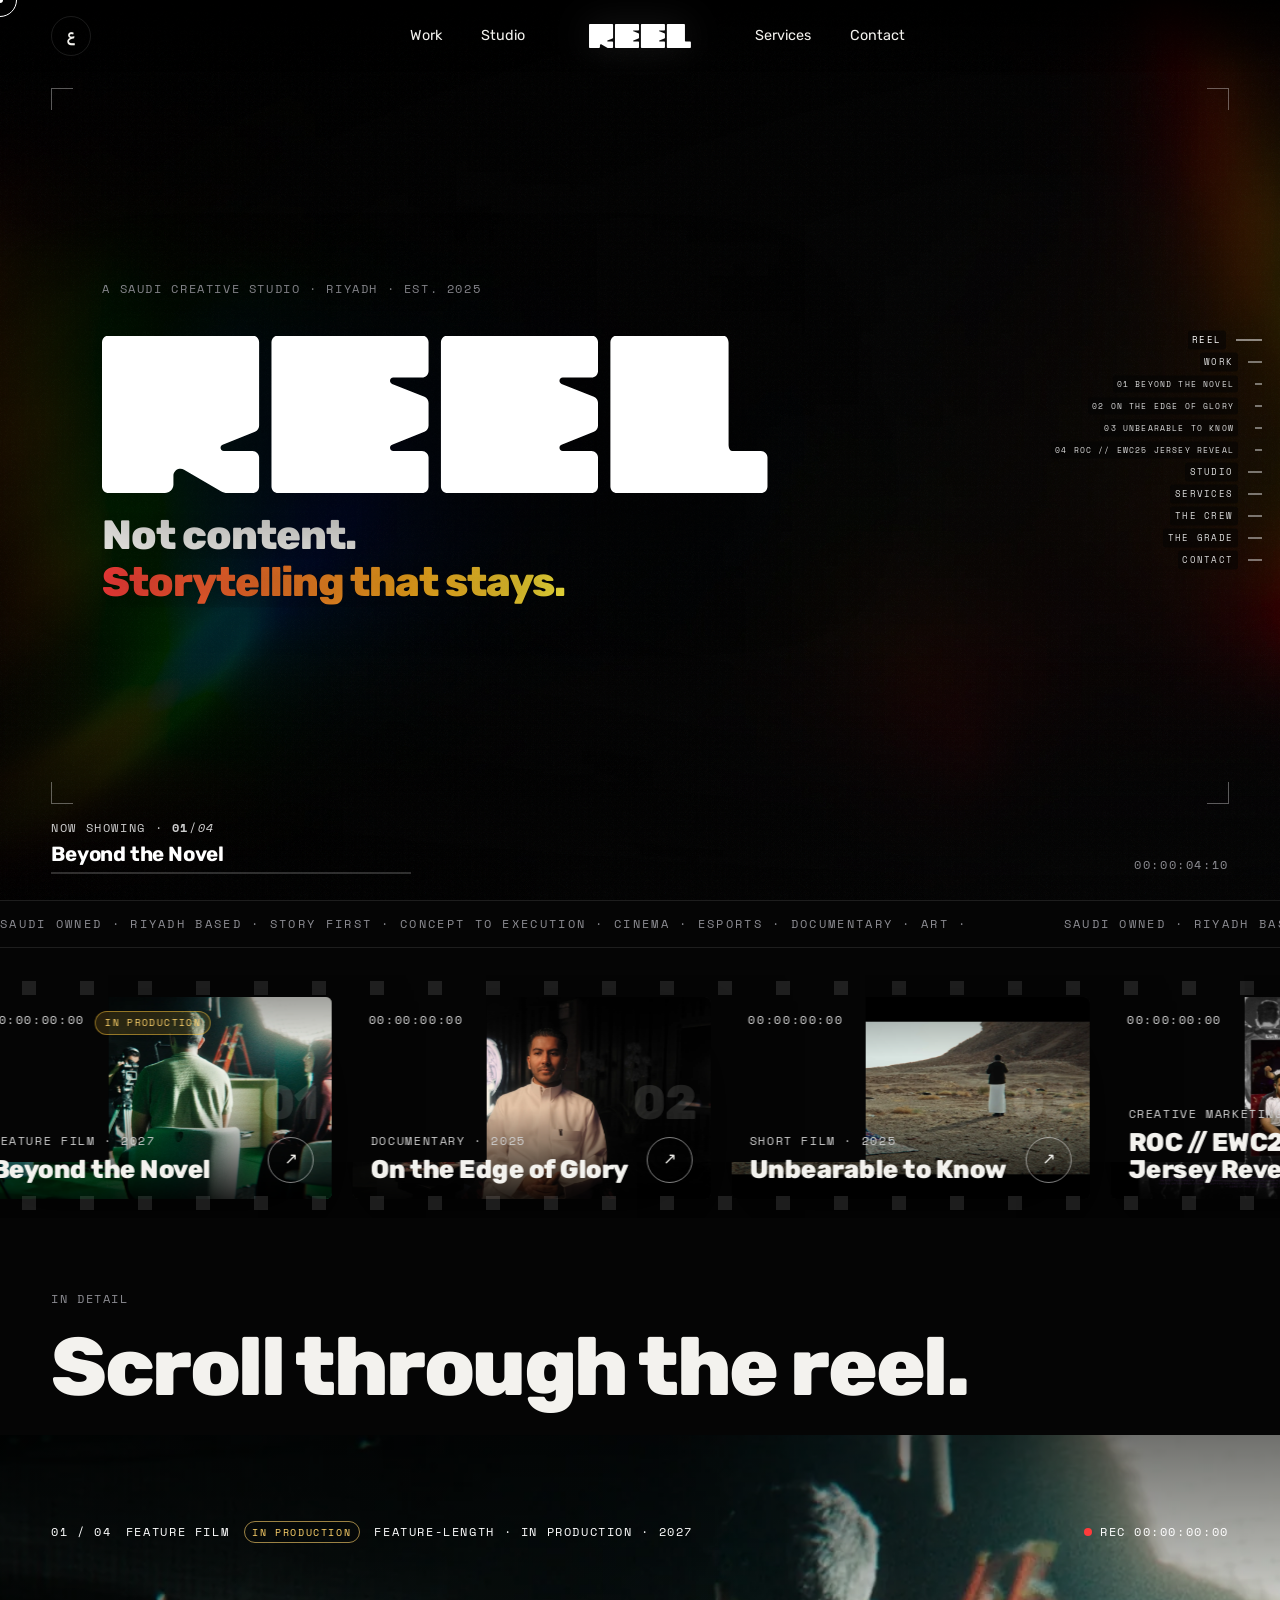
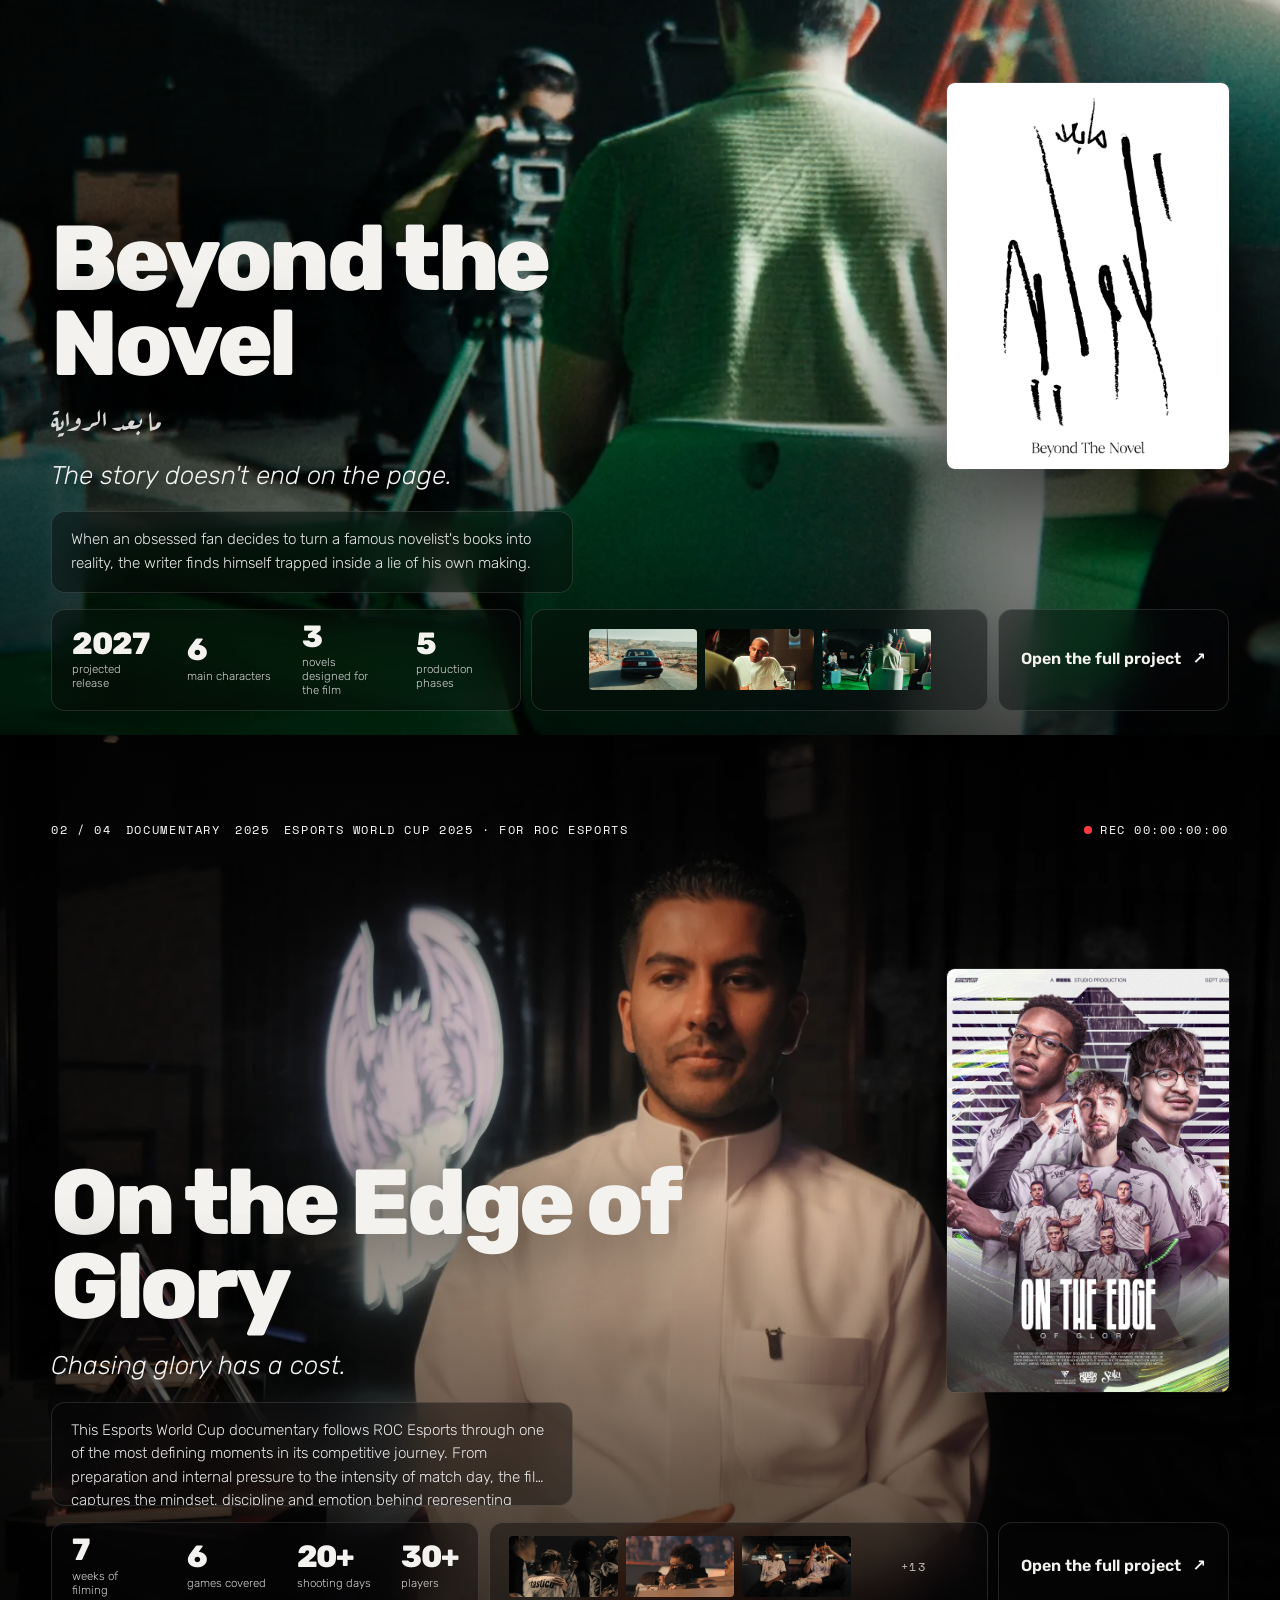
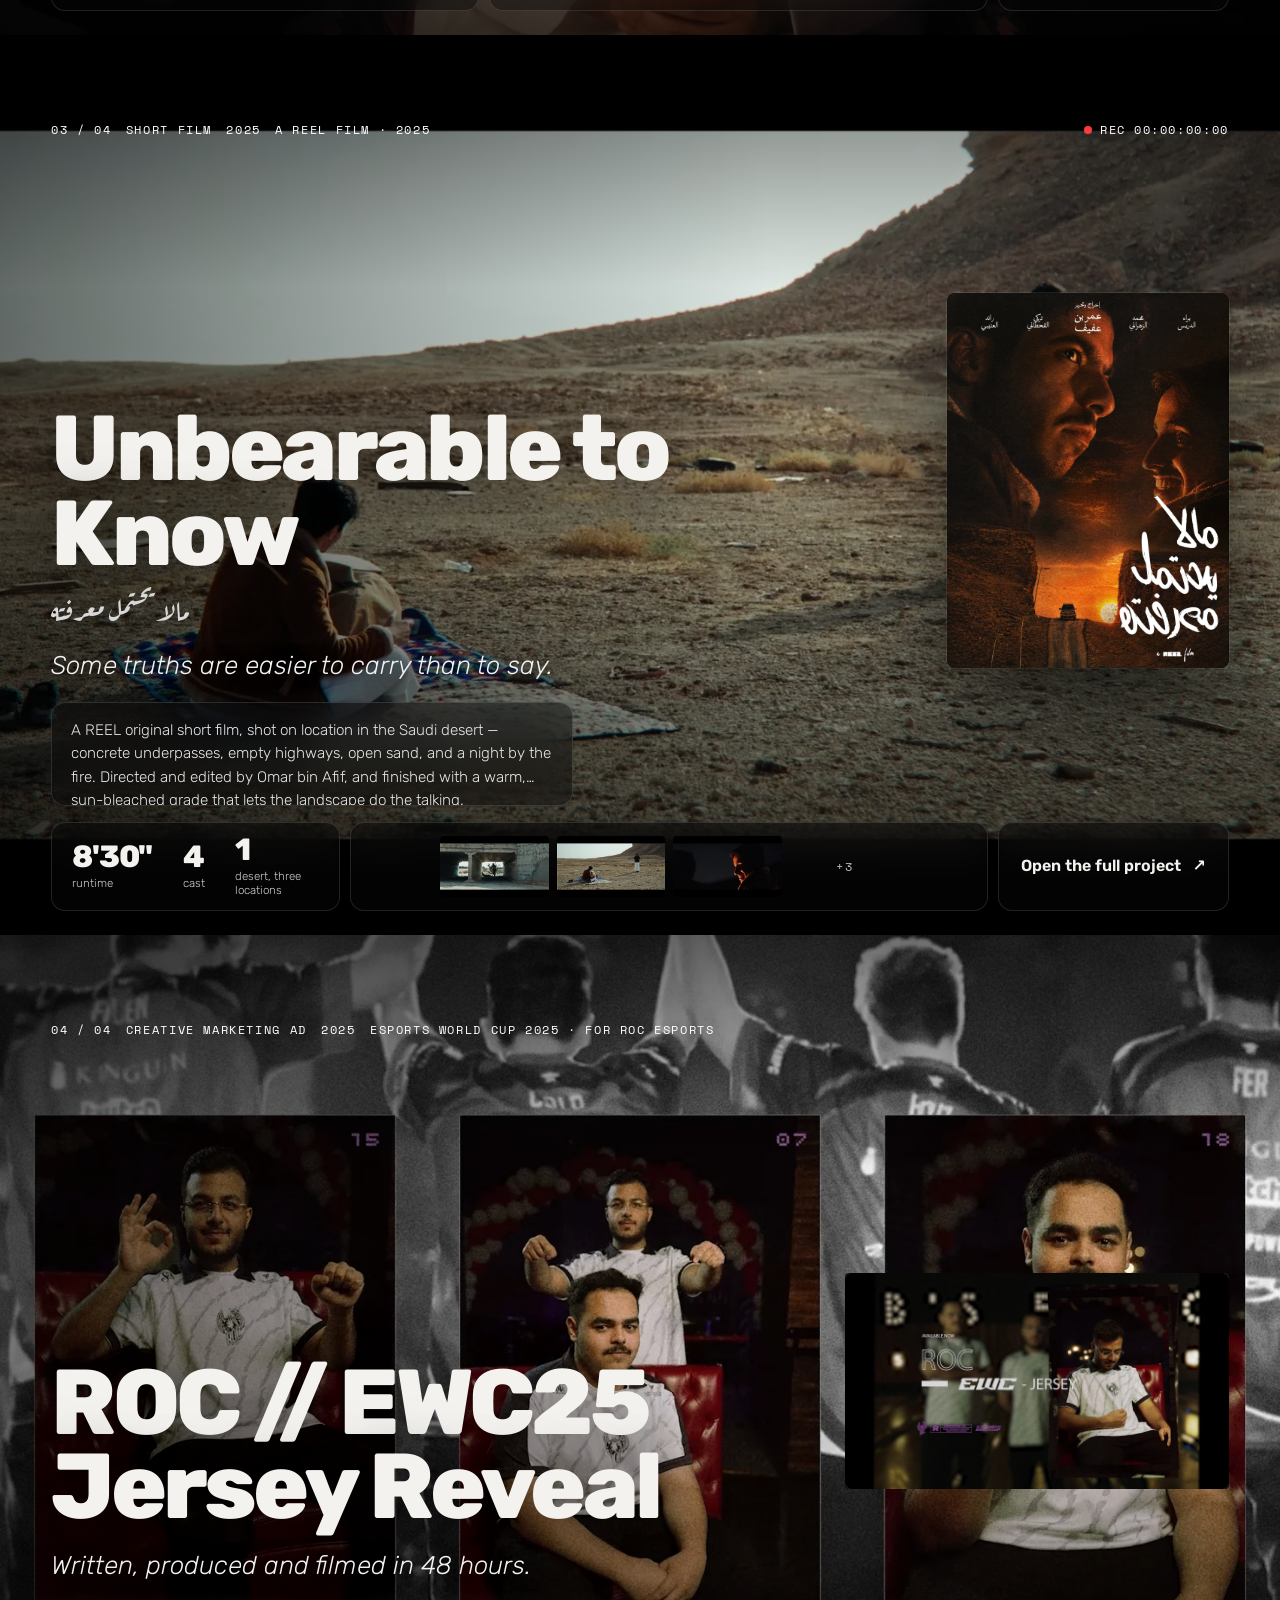
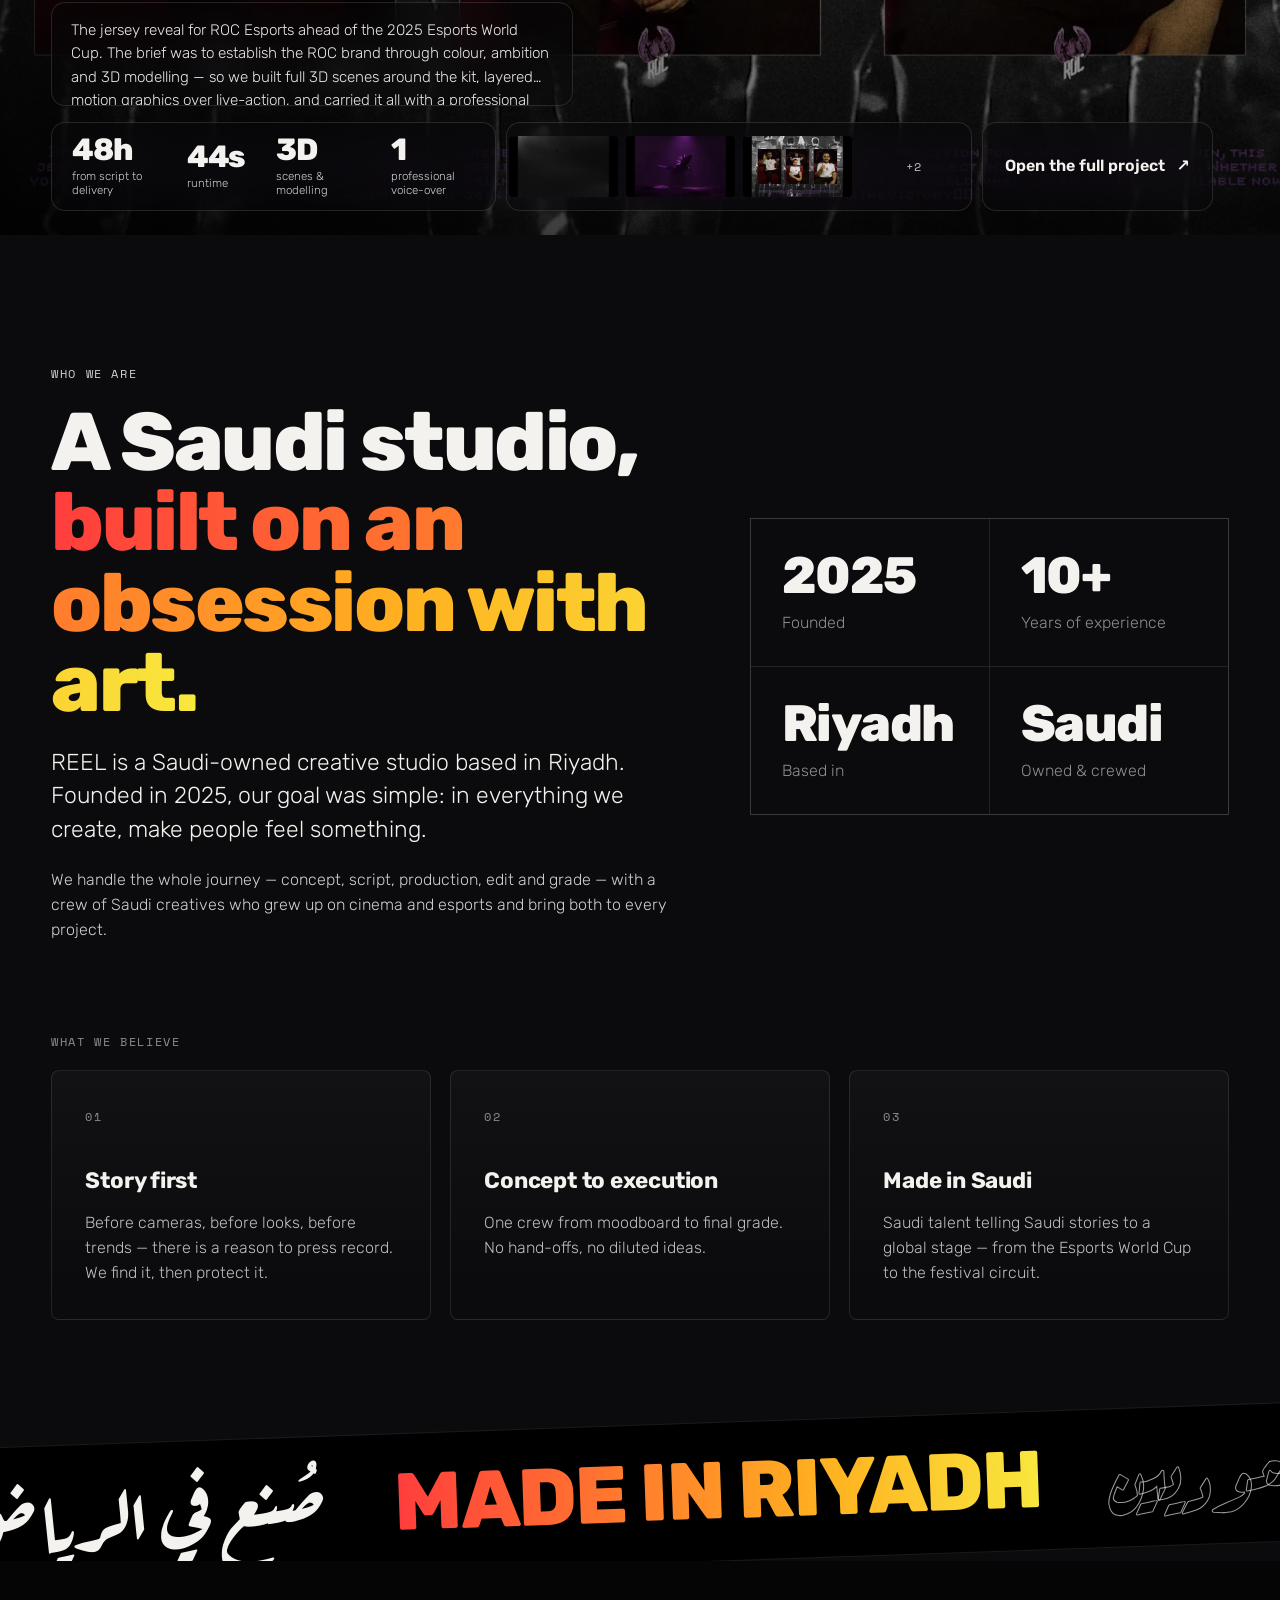
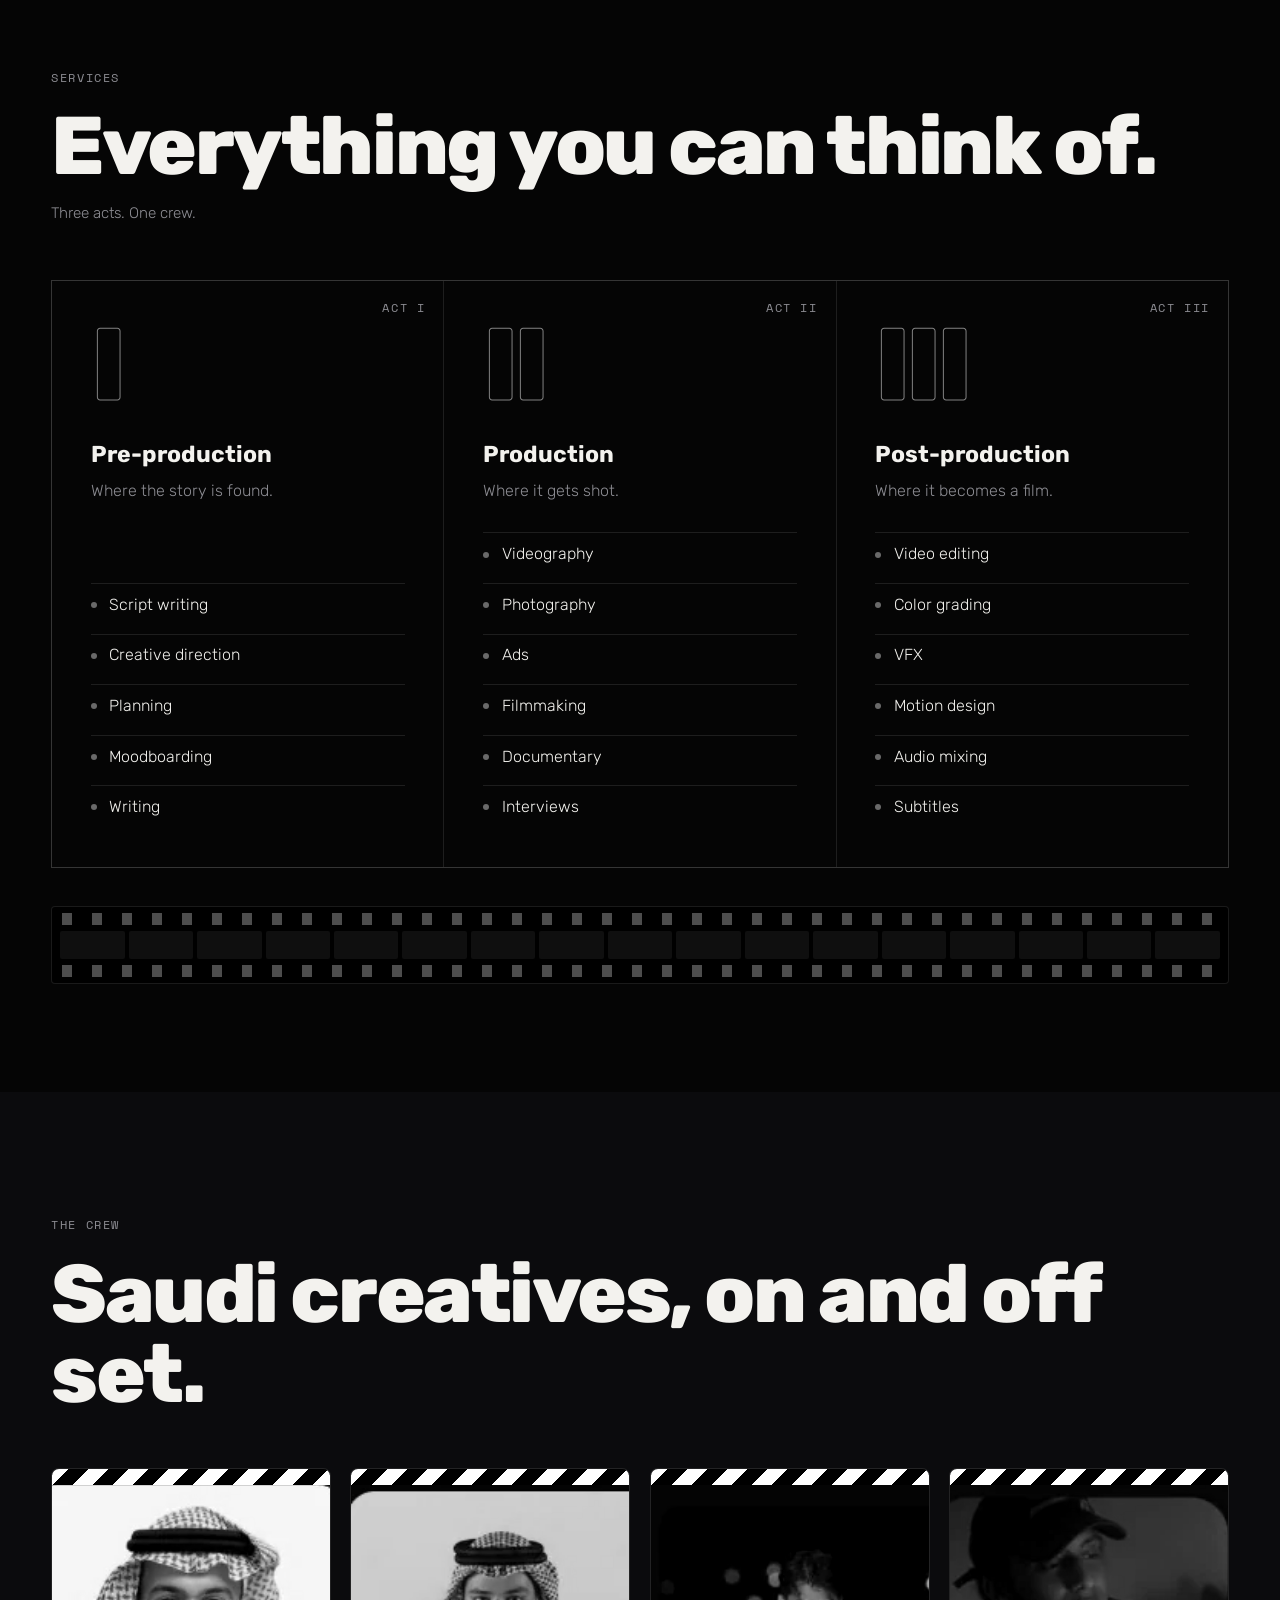
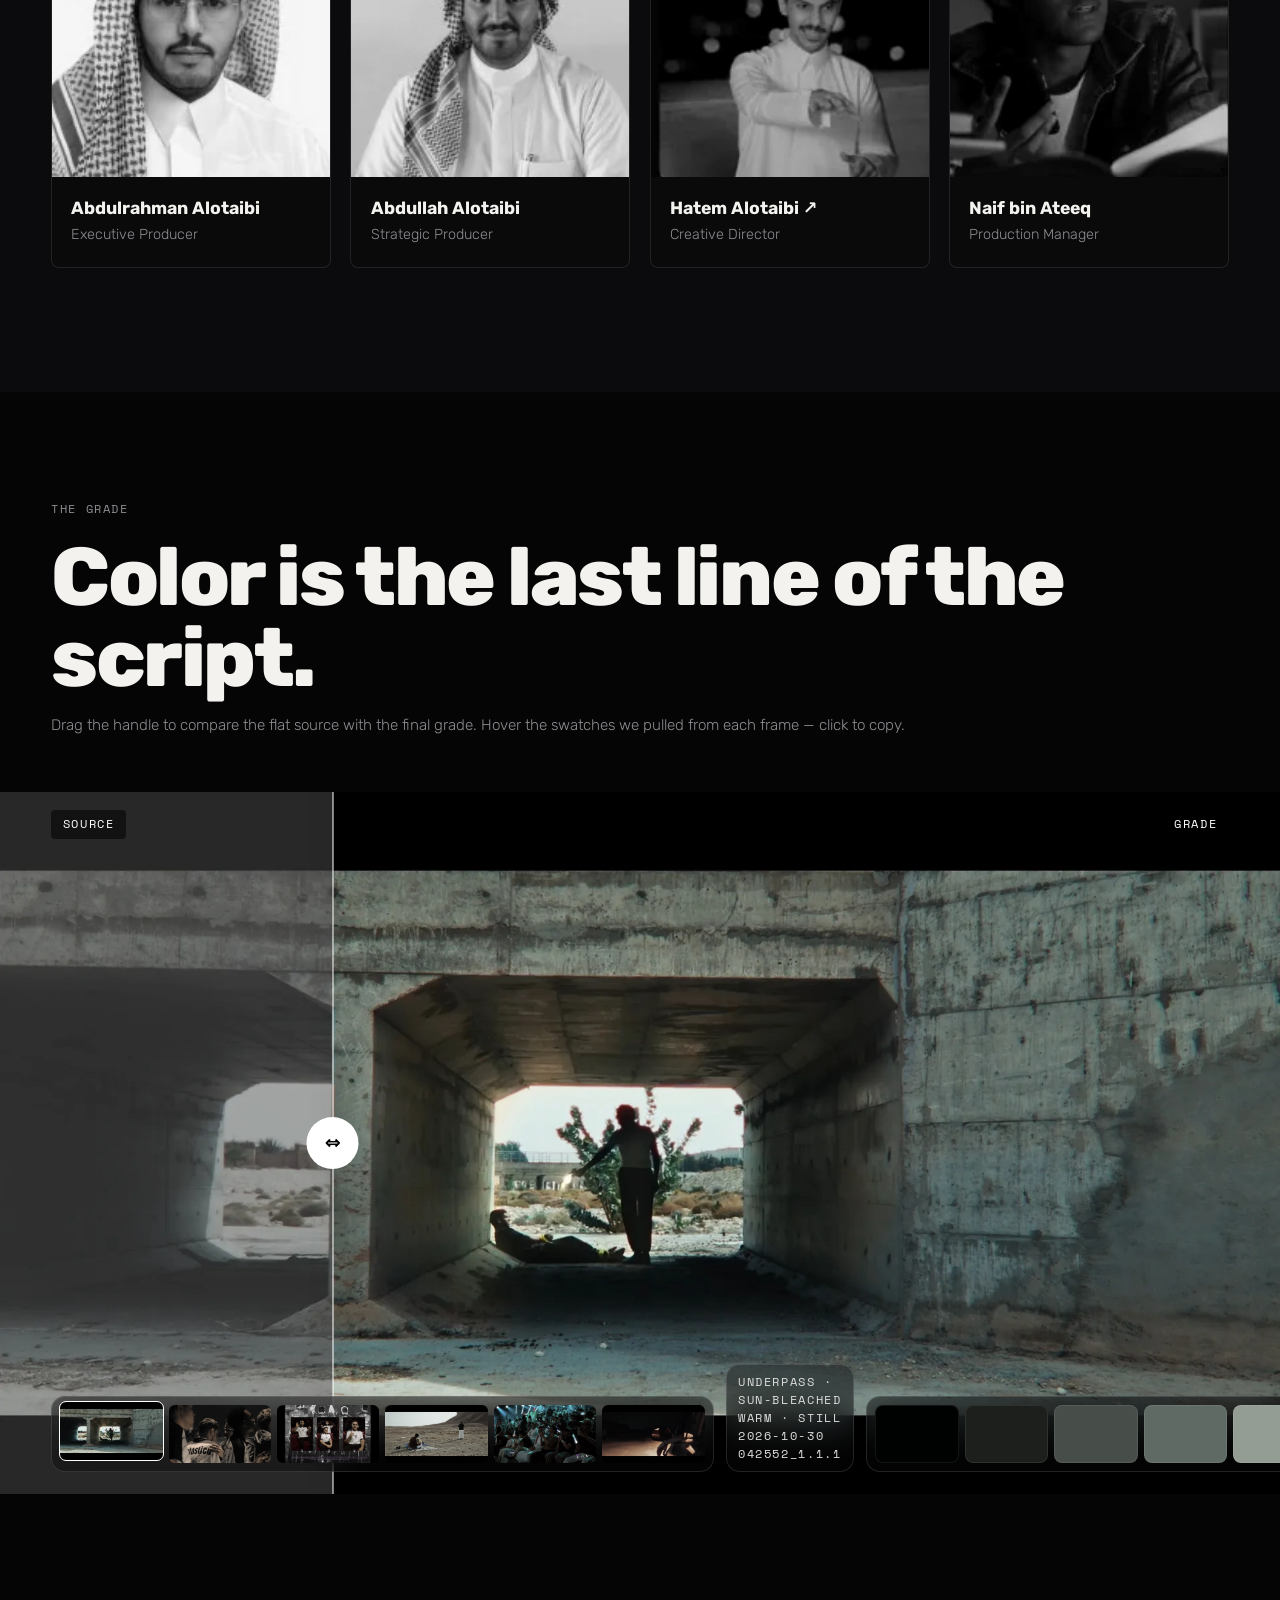
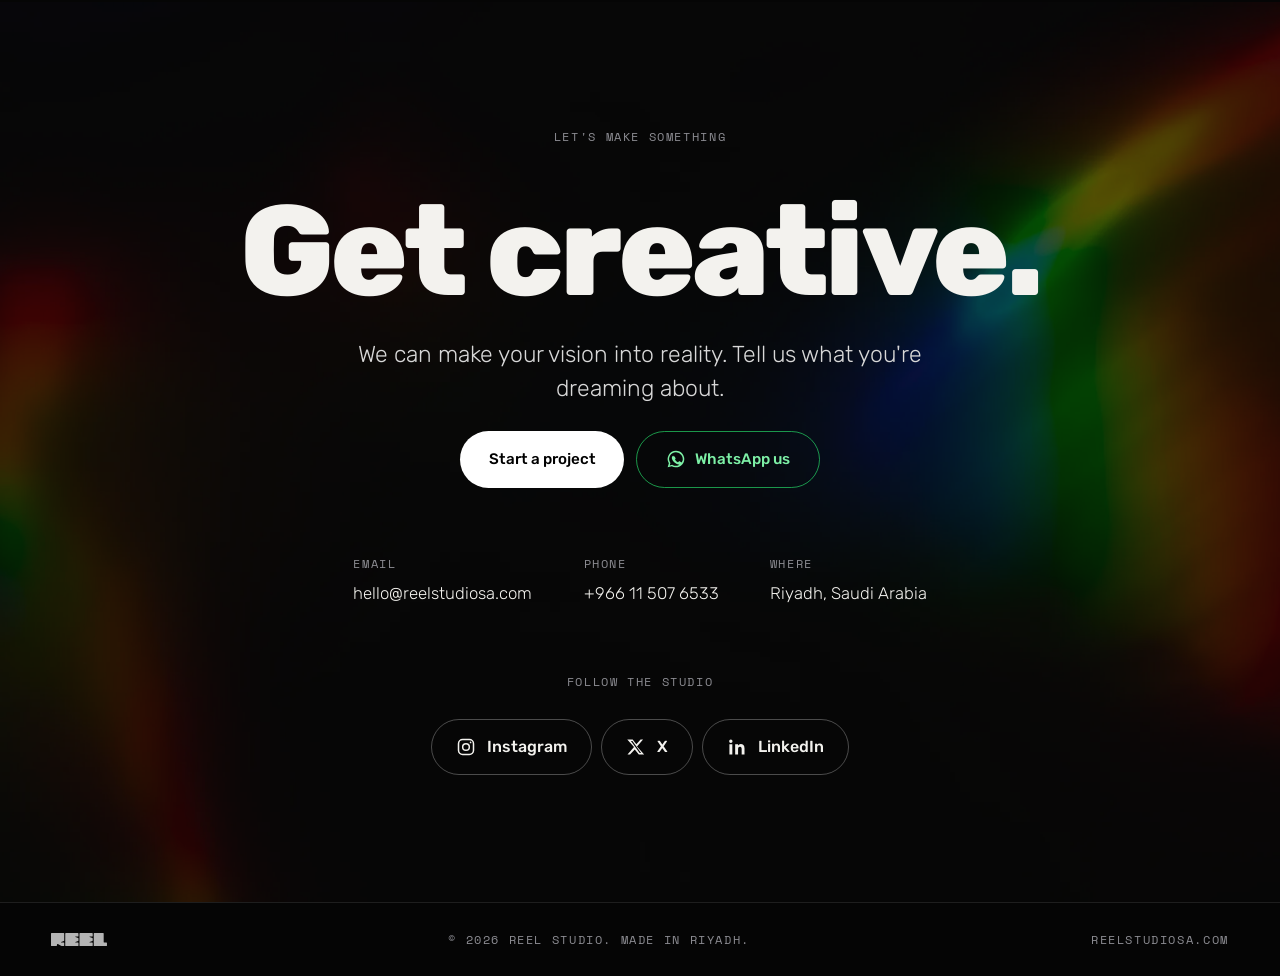
==== index.html @ 34905e71 "Circular actor portraits (updated artwork) Co-Authored-By: Claude Fable 5.1 <noreply@anthropic.com>" ====
<!doctype html>
<html lang="en" dir="ltr" data-lang="en">
<head>
<meta charset="utf-8">
<meta name="viewport" content="width=device-width, initial-scale=1, viewport-fit=cover">
<title>REEL | Saudi creative studio</title>
<meta name="description" content="REEL is a Saudi-owned creative studio in Riyadh. Film, documentary and campaigns — written, shot, graded and delivered by Saudi creatives.">
<meta property="og:title" content="REEL | Saudi creative studio">
<meta property="og:description" content="Not content. Storytelling that stays.">
<meta property="og:image" content="assets/video/showreel-poster.jpg">
<meta name="theme-color" content="#050505">
<link rel="icon" href="assets/img/favicon.svg" type="image/svg+xml">
<link rel="preconnect" href="https://fonts.googleapis.com">
<link rel="preconnect" href="https://fonts.gstatic.com" crossorigin>
<link href="https://fonts.googleapis.com/css2?family=Rubik:ital,wght@0,300..900;1,300..900&family=Aref+Ruqaa:wght@400;700&family=Space+Mono:wght@400;700&display=swap" rel="stylesheet">
<link rel="stylesheet" href="css/style.css?v=10">
</head>
<body>

<!-- Academy leader / preloader -->
<div id="loader" aria-hidden="true"><img class="leader-logo" src="assets/img/logo.svg" alt=""></div>

<div id="cursor" aria-hidden="true"><div class="c-dot"></div><div class="c-ring"></div><div class="c-label"></div></div>
<i id="progress" aria-hidden="true"></i>
<nav id="rail" aria-label="Sections"></nav>

<header id="nav">
  <a class="nav-lang" href="#" id="langToggle" aria-label="Switch language"><span data-i18n="lang_switch">ع</span></a>
  <nav class="nav-links">
    <a href="#work" data-i18n="nav_work">Work</a>
    <a href="#studio" data-i18n="nav_studio">Studio</a>
  </nav>
  <a class="nav-logo" href="#top" aria-label="REEL home"><img src="assets/img/logo.svg" alt="REEL"></a>
  <nav class="nav-links">
    <a href="#services" data-i18n="services_kicker">Services</a>
    <a href="#contact" data-i18n="nav_contact">Contact</a>
  </nav>
  <button class="nav-burger" id="burger" aria-label="Menu"><span></span><span></span></button>
  <div class="nav-mobile" id="navMobile">
    <a href="#work" data-i18n="nav_work">Work</a>
    <a href="#studio" data-i18n="nav_studio">Studio</a>
    <a href="#services" data-i18n="services_kicker">Services</a>
    <a href="#grade" data-i18n="grade_kicker">The grade</a>
    <a href="#contact" data-i18n="nav_contact">Contact</a>
  </div>
</header>

<main id="top">

  <!-- HERO: full-screen showreel -->
  <section id="hero" data-rail="REEL">
    <div class="hero-bg" aria-hidden="true">
      <video class="hero-video" id="heroVideo" autoplay muted loop playsinline preload="auto" poster="assets/video/showreel-poster.jpg" src="assets/video/showreel.mp4"></video>
      <div class="hero-wash" id="heroWash"></div>
      <div class="hero-vignette"></div>
      <div class="hero-grain"></div>
    </div>
    <div class="hero-inner">
      <p class="kicker mono reveal" data-i18n="hero_kicker">A Saudi creative studio · Riyadh · Est. 2025</p>
      <h1 class="hero-logo reveal"><img src="assets/img/logo.svg" alt="REEL"></h1>
      <h2 class="hero-title">
        <span class="line"><span data-i18n="hero_line1">Not content.</span></span>
        <span class="line"><span class="prism-text" data-i18n="hero_line2">Storytelling that stays.</span></span>
      </h2>
    </div>
    <div class="hero-foot">
      <a class="hero-now" id="heroNow" href="#work" data-cursor="OPEN">
        <span class="mono"><span data-i18n="now_showing">Now showing</span> · <b id="heroNowIdx">01</b>/<i id="heroNowN">04</i></span>
        <strong id="heroNowTitle"></strong>
        <span class="hero-now-bar"><i id="heroNowBar"></i></span>
      </a>
      <div class="hero-tc mono"><span id="heroTC">00:00:00:00</span></div>
    </div>
    <div class="hero-frame" aria-hidden="true"><span class="corner tl"></span><span class="corner tr"></span><span class="corner bl"></span><span class="corner br"></span></div>
  </section>

  <div class="marquee" aria-hidden="true"><div class="marquee-track"><span data-i18n="marquee"></span><span data-i18n="marquee"></span><span data-i18n="marquee"></span></div></div>

  <!-- WORK: reel strip -->
  <section id="work" data-rail-key="nav_work">
    <div class="reelstrip" id="reelstrip" data-cursor="DRAG">
      <div class="reelstrip-track" id="reelTrack"></div>
    </div>
  </section>

  <!-- SHOWCASE: scroll through the projects, page theme follows -->
  <section id="showcase">
    <div class="show-intro section-head">
      <p class="kicker mono" data-i18n="show_kicker">In detail</p>
      <h2 class="h2" data-i18n="show_title">Scroll through the reel.</h2>
    </div>
    <div id="chapters"></div>
  </section>

  <!-- STUDIO -->
  <section id="studio" data-rail-key="nav_studio">
    <div class="studio-grid">
      <div class="studio-text">
        <p class="kicker mono" data-i18n="studio_kicker">Who we are</p>
        <h2 class="h2"><span data-i18n="studio_title_a">A Saudi studio,</span><br><em class="prism-text" data-i18n="studio_title_b">built on an obsession with art.</em></h2>
        <p class="lead" data-i18n="studio_p1"></p>
        <p data-i18n="studio_p2"></p>
      </div>
      <div class="studio-stats" id="studioStats"></div>
    </div>
    <div class="values" id="values">
      <p class="kicker mono" data-i18n="values_kicker">What we believe</p>
      <div class="values-grid">
        <article class="value tilt"><span class="mono">01</span><h3 data-i18n="v1_t"></h3><p data-i18n="v1_p"></p></article>
        <article class="value tilt"><span class="mono">02</span><h3 data-i18n="v2_t"></h3><p data-i18n="v2_p"></p></article>
        <article class="value tilt"><span class="mono">03</span><h3 data-i18n="v3_t"></h3><p data-i18n="v3_p"></p></article>
      </div>
    </div>
    <div class="ksa-band" aria-hidden="true">
      <div class="ksa-track"><span>صُنع في الرياض</span><span>MADE IN RIYADH</span><span>مبدعين سعوديين</span><span>SAUDI CREATIVES</span><span>صُنع في الرياض</span><span>MADE IN RIYADH</span><span>مبدعين سعوديين</span><span>SAUDI CREATIVES</span></div>
    </div>
  </section>

  <!-- SERVICES -->
  <section id="services" data-rail-key="services_kicker">
    <div class="section-head">
      <p class="kicker mono" data-i18n="services_kicker">Services</p>
      <h2 class="h2" data-i18n="services_title">Everything you can think of.</h2>
      <p class="hint" data-i18n="services_sub">Three acts. One crew.</p>
    </div>
    <div class="acts" id="acts"></div>
    <div class="filmstrip" aria-hidden="true"><div class="filmstrip-holes top"></div><div class="filmstrip-cells" id="filmCells"></div><div class="filmstrip-holes bottom"></div></div>
  </section>

  <!-- TEAM -->
  <section id="team" data-rail-key="team_kicker">
    <div class="section-head">
      <p class="kicker mono" data-i18n="team_kicker">The crew</p>
      <h2 class="h2" data-i18n="team_title">Saudi creatives, on and off set.</h2>
    </div>
    <div class="team-grid" id="teamGrid"></div>
  </section>

  <!-- GRADE LAB: full-bleed compare -->
  <section id="grade" data-rail-key="grade_kicker">
    <div class="section-head">
      <p class="kicker mono" data-i18n="grade_kicker">The grade</p>
      <h2 class="h2" data-i18n="grade_title">Color is the last line of the script.</h2>
      <p class="hint" data-i18n="grade_sub"></p>
    </div>
    <div class="grade-lab">
      <div class="compare" id="compare" data-cursor="⇔">
        <img class="cmp-after" id="cmpAfter" alt="">
        <div class="cmp-before-wrap" id="cmpBeforeWrap"><img class="cmp-before" id="cmpBefore" alt=""></div>
        <div class="cmp-handle" id="cmpHandle"><span></span></div>
        <span class="cmp-tag left mono" data-i18n="grade_before">Source</span>
        <span class="cmp-tag right mono" data-i18n="grade_after">Grade</span>
        <input type="range" id="cmpRange" min="0" max="100" value="50" aria-label="Compare">
      </div>
      <aside class="grade-side">
        <div class="grade-list glass" id="gradeList"></div>
        <p class="grade-label mono glass" id="gradeLabel"></p>
        <div class="palette glass" id="palette"></div>
      </aside>
    </div>
  </section>

  <!-- CONTACT -->
  <section id="contact" data-rail-key="nav_contact">
    <div class="hero-bg contact-bg" aria-hidden="true"><div class="hero-wash"></div></div>
    <div class="contact-inner">
      <p class="kicker mono" data-i18n="contact_kicker">Let's make something</p>
      <h2 class="h1 contact-title" data-i18n="contact_title">Get creative.</h2>
      <p class="lead" data-i18n="contact_sub"></p>
      <div class="contact-cta">
        <a class="btn btn-solid" id="mailBtn" href="mailto:hello@reelstudiosa.com?subject=Project%20with%20REEL" data-cursor="✉"><span data-i18n="contact_cta">Start a project</span></a>
        <a class="btn btn-wa" href="https://wa.me/966115076533" target="_blank" rel="noopener" data-cursor="WA"><svg viewBox="0 0 24 24" width="20" height="20" fill="currentColor" aria-hidden="true"><path d="M12 2a10 10 0 0 0-8.6 15.1L2 22l5-1.3A10 10 0 1 0 12 2zm0 1.8a8.2 8.2 0 1 1-4.2 15.3l-.3-.2-3 .8.8-2.9-.2-.3A8.2 8.2 0 0 1 12 3.8zm-3.3 4.4c-.2 0-.5 0-.7.3-.3.3-1 1-1 2.3s1 2.7 1.1 2.9c.2.2 2 3.1 4.9 4.2 2.4.9 2.9.8 3.4.7.5 0 1.7-.7 1.9-1.4.2-.7.2-1.2.2-1.4l-.5-.3-1.8-.9c-.3-.1-.4-.1-.6.1l-.8 1c-.2.2-.3.2-.6.1a6.7 6.7 0 0 1-3.3-2.9c-.2-.4.2-.4.6-1.1.1-.2 0-.4 0-.5l-.9-2c-.2-.5-.4-.4-.6-.4h-.5z"/></svg><span data-i18n="contact_whatsapp">WhatsApp us</span></a>
      </div>
      <div class="contact-grid">
        <div><span class="mono" data-i18n="contact_email">Email</span><a href="mailto:hello@reelstudiosa.com">hello@reelstudiosa.com</a></div>
        <div><span class="mono" data-i18n="contact_phone">Phone</span><a href="tel:+966115076533" dir="ltr">+966 11 507 6533</a></div>
        <div><span class="mono" data-i18n="contact_where">Where</span><a href="https://maps.google.com/?q=Riyadh+Saudi+Arabia" target="_blank" rel="noopener" data-i18n="stat_city_long">Riyadh, Saudi Arabia</a></div>
      </div>
      <p class="kicker mono follow-k" data-i18n="follow">Follow the studio</p>
      <div class="socials" id="socials"></div>
    </div>
  </section>

  <footer>
    <img src="assets/img/logo.svg" alt="REEL" class="foot-logo">
    <p class="mono" data-i18n="footer_rights"></p>
    <a href="https://reelstudiosa.com" class="mono">reelstudiosa.com</a>
  </footer>
</main>

<!-- LIGHTBOX -->
<div id="lightbox" aria-hidden="true">
  <button class="lb-close" aria-label="Close">×</button>
  <button class="lb-prev" aria-label="Previous">‹</button>
  <img id="lbImg" alt="">
  <button class="lb-next" aria-label="Next">›</button>
  <p class="lb-cap mono" id="lbCap"></p>
</div>

<div id="toast" class="mono"></div>
<div id="shutter" aria-hidden="true"></div>

<script src="js/manifest.js?v=10"></script>
<script src="js/data.js?v=10"></script>
<script src="js/app.js?v=10"></script>
</body>
</html>
---- css/style.css ----
/* ============ REEL studio — styles ============ */
:root{
  --bg:#050505; --bg2:#0b0b0d; --ink:#f3f2ee; --mute:#8c8c92; --line:rgba(255,255,255,.1);
  --f-sans:"Rubik",system-ui,-apple-system,"Segoe UI",sans-serif; --f-mono:"Space Mono",ui-monospace,monospace; --f-ar:"Aref Ruqaa","Rubik",serif;
  --prism:linear-gradient(90deg,#ff3d3d 0%,#ffb020 22%,#f6ff4a 38%,#35ff7a 55%,#2ab8ff 75%,#3b4bff 88%,#ff3d3d 100%);
  --ease:cubic-bezier(.22,1,.36,1); --ease-io:cubic-bezier(.65,0,.35,1);
  --gutter:clamp(16px,4vw,64px); --nav-h:72px;
  --mx:0; --my:0;
}
*{box-sizing:border-box;margin:0;padding:0}
html{scroll-behavior:smooth;background:var(--bg);color-scheme:dark;overflow-x:hidden}
body{background:var(--bg);color:var(--ink);font-family:var(--f-sans);font-weight:300;line-height:1.55;-webkit-font-smoothing:antialiased}
img,video{display:block;max-width:100%}
a{color:inherit;text-decoration:none}
button{font:inherit;color:inherit;background:none;border:0;cursor:pointer}
::selection{background:#fff;color:#000}
.mono{font-family:var(--f-mono);font-size:.72rem;letter-spacing:.14em;text-transform:uppercase}
html[dir=rtl] .mono{letter-spacing:.02em}
.kicker{color:var(--mute);margin-bottom:1.2rem}
.h1{font-weight:800;font-size:clamp(3rem,10vw,9rem);line-height:.95;letter-spacing:-.03em}
.h2{font-weight:800;font-size:clamp(2.4rem,6.4vw,6.4rem);line-height:.98;letter-spacing:-.03em}
html[dir=rtl] .h1,html[dir=rtl] .h2,html[dir=rtl] .hero-title{letter-spacing:0;line-height:1.25}
.h2 em{font-style:normal}
.lead{font-size:clamp(1.15rem,1.8vw,1.7rem);font-weight:300;line-height:1.45;max-width:46ch}
.hint{color:var(--mute);font-size:.95rem;margin-top:1rem}
section{position:relative;padding:clamp(80px,12vh,160px) var(--gutter)}
.section-head{max-width:none;margin-bottom:clamp(36px,6vh,72px)}
.prism-text{background:var(--prism);background-size:300% 100%;-webkit-background-clip:text;background-clip:text;color:transparent}
.prism-text:hover{animation:prismSlide 6s linear infinite}
@keyframes prismSlide{to{background-position:300% 0}}
.btn{display:inline-flex;align-items:center;gap:.8em;padding:1rem 1.8rem;border-radius:999px;font-weight:500;font-size:.95rem;transition:transform .5s var(--ease),background .3s,color .3s,border-color .3s;position:relative;overflow:hidden}
.btn-ghost{border:1px solid rgba(255,255,255,.35)}
.btn-ghost:hover{border-color:#fff;background:#fff;color:#000}
.btn-solid{background:#fff;color:#000}
.btn-solid:hover{transform:scale(1.04)}

/* ---------- reveal ---------- */
.reveal{opacity:0;transform:translateY(28px);transition:opacity 1s var(--ease),transform 1s var(--ease)}
.reveal.in{opacity:1;transform:none}
@media (prefers-reduced-motion:reduce){.reveal{opacity:1;transform:none;transition:none}*{animation-duration:.001s!important}}

/* ---------- loader ---------- */
#loader{position:fixed;inset:0;z-index:100;background:#000;display:grid;place-items:center;transition:opacity .6s var(--ease),visibility .6s}
#loader.done{opacity:0;visibility:hidden}
.leader{position:relative;width:min(70vmin,420px);aspect-ratio:1;display:grid;place-items:center}
.leader-ring{position:absolute;inset:0;border-radius:50%;background:conic-gradient(rgba(255,255,255,.14) var(--sweep,0%),transparent 0);mask:radial-gradient(circle,transparent 0 0,#000 0);border:1px solid rgba(255,255,255,.2)}
.leader-ring::after{content:"";position:absolute;inset:18%;border:1px solid rgba(255,255,255,.2);border-radius:50%}
.leader-cross{position:absolute;inset:0}
.leader-cross::before,.leader-cross::after{content:"";position:absolute;background:rgba(255,255,255,.18)}
.leader-cross::before{left:50%;top:-8%;bottom:-8%;width:1px}
.leader-cross::after{top:50%;left:-8%;right:-8%;height:1px}
.leader-num{font-weight:800;font-size:clamp(6rem,30vmin,14rem);line-height:1;font-family:var(--f-sans)}
.leader-logo{position:absolute;width:min(60vw,360px);opacity:0;transform:scale(.9);transition:opacity .35s,transform .6s var(--ease)}
#loader.logo .leader-logo{opacity:1;transform:none}
.leader-skip{position:absolute;bottom:32px;right:32px;font-family:var(--f-mono);font-size:.7rem;letter-spacing:.2em;text-transform:uppercase;color:var(--mute)}
#loader.flash{animation:flash .35s steps(1)}
@keyframes flash{0%{background:#fff}100%{background:#000}}

/* ---------- cursor ---------- */
#cursor{position:fixed;left:0;top:0;z-index:200;pointer-events:none;mix-blend-mode:difference}
.c-dot,.c-ring{position:absolute;left:0;top:0;border-radius:50%;transform:translate(-50%,-50%)}
.c-dot{width:6px;height:6px;background:#fff}
.c-ring{width:34px;height:34px;border:1px solid #fff;transition:width .35s var(--ease),height .35s var(--ease),opacity .3s,background .3s}
.c-label{position:absolute;left:0;top:0;transform:translate(-50%,-50%);font:700 .62rem var(--f-mono);letter-spacing:.14em;color:#000;opacity:0;transition:opacity .2s;white-space:nowrap}
#cursor.hover .c-ring{width:64px;height:64px;background:#fff}
#cursor.hover .c-label{opacity:1}
#cursor.hidden{opacity:0}
@media (pointer:coarse){#cursor{display:none}}
@media (pointer:fine){body,a,button{cursor:none}}

/* ---------- nav ---------- */
#nav{position:fixed;inset:0 0 auto 0;z-index:50;height:var(--nav-h);display:grid;grid-template-columns:1fr auto 1fr;align-items:center;padding:0 var(--gutter);transition:transform .6s var(--ease),background .4s;background:linear-gradient(#000c,transparent)}
#nav.hide{transform:none}
#nav.solid{background:rgba(5,5,5,.92)}
.nav-links{display:flex;gap:clamp(18px,3vw,44px);font-size:.9rem;font-weight:400}
.nav-links:first-of-type{justify-content:center}
.nav-links:last-of-type{justify-content:center}
#nav>.nav-links:first-of-type{grid-column:1;justify-self:end;margin-inline-end:clamp(24px,5vw,80px)}
#nav>.nav-links:last-of-type{grid-column:3;justify-self:start;margin-inline-start:clamp(24px,5vw,80px)}
.nav-links a{position:relative;padding:.4em 0}
.nav-links a::after{content:"";position:absolute;left:0;right:0;bottom:0;height:1px;background:#fff;transform:scaleX(0);transform-origin:left;transition:transform .5s var(--ease)}
.nav-links a:hover::after{transform:scaleX(1)}
.nav-logo{grid-column:2;width:clamp(72px,8vw,110px)}
.nav-logo img{width:100%;filter:drop-shadow(0 0 18px rgba(255,255,255,.1))}
.nav-lang{position:absolute;inset-inline-start:var(--gutter);top:50%;transform:translateY(-50%);width:40px;height:40px;border:1px solid var(--line);border-radius:50%;display:grid;place-items:center;font-weight:600;font-size:.9rem;transition:background .3s,color .3s}
.nav-lang:hover{background:#fff;color:#000}
.nav-burger{display:none;position:absolute;inset-inline-end:var(--gutter);top:50%;transform:translateY(-50%);width:40px;height:40px;place-items:center}
.nav-burger span{display:block;width:22px;height:1.5px;background:#fff;margin:3px auto;transition:transform .4s var(--ease)}
.nav-mobile{display:none}
@media (max-width:900px){
  .nav-links{display:none}
  .nav-burger{display:grid}
  .nav-mobile{position:fixed;inset:0;background:#000;display:flex;flex-direction:column;justify-content:center;gap:1.2rem;padding:var(--gutter);font-size:clamp(2rem,9vw,3.2rem);font-weight:800;opacity:0;visibility:hidden;transition:opacity .4s,visibility .4s;z-index:-1}
  #nav.menu .nav-mobile{opacity:1;visibility:visible}
  #nav.menu .nav-burger span:first-child{transform:translateY(4px) rotate(45deg)}
  #nav.menu .nav-burger span:last-child{transform:translateY(-4px) rotate(-45deg)}
}

.hero-inner{position:relative;z-index:1;max-width:1100px;padding:0 var(--gutter);display:flex;flex-direction:column;align-items:center;gap:1.4rem}
.hero-logo{width:min(70vw,560px);margin:.4rem 0 .4rem}
.hero-logo img{width:100%;filter:drop-shadow(0 20px 60px rgba(0,0,0,.6))}
.hero-title{font-weight:800;font-size:clamp(1.8rem,4.6vw,3.8rem);line-height:1.05;letter-spacing:-.025em}
.hero-title .line{display:block;overflow:hidden;padding-bottom:.08em}
.hero-title .line>span{display:inline-block;transform:translateY(110%);transition:transform 1.1s var(--ease)}
.hero-title .line:nth-child(2)>span{transition-delay:.12s}
body.ready .hero-title .line>span{transform:none}
.hero-sub{max-width:52ch;color:#cfcfcf;font-size:clamp(1rem,1.3vw,1.2rem)}
.hero-foot{position:absolute;left:var(--gutter);right:var(--gutter);bottom:28px;display:flex;justify-content:space-between;align-items:flex-end;z-index:1;color:var(--mute)}
.scroll-hint{display:flex;align-items:center;gap:12px}
.scroll-hint i{display:block;width:56px;height:1px;background:rgba(255,255,255,.35);position:relative;overflow:hidden}
.scroll-hint i::after{content:"";position:absolute;inset:0;background:#fff;transform:translateX(-100%);animation:scrollLine 2.2s var(--ease-io) infinite}
@keyframes scrollLine{to{transform:translateX(100%)}}
.hero-frame .corner{position:absolute;width:22px;height:22px;border:1px solid rgba(255,255,255,.35);z-index:1}
.corner.tl{left:var(--gutter);top:calc(var(--nav-h) + 16px);border-right:0;border-bottom:0}
.corner.tr{right:var(--gutter);top:calc(var(--nav-h) + 16px);border-left:0;border-bottom:0}
.corner.bl{left:var(--gutter);bottom:70px;border-right:0;border-top:0}
.corner.br{right:var(--gutter);bottom:70px;border-left:0;border-top:0}

/* ---------- marquee ---------- */
.marquee{border-top:1px solid var(--line);border-bottom:1px solid var(--line);overflow:hidden;padding:14px 0;background:var(--bg)}
.marquee-track{display:flex;gap:3rem;width:max-content;animation:marq 40s linear infinite;font-family:var(--f-mono);font-size:.72rem;letter-spacing:.2em;text-transform:uppercase;color:var(--mute);white-space:nowrap}
html[dir=rtl] .marquee-track{animation-direction:reverse}
.marquee-track span{padding-inline-end:3rem}
@keyframes marq{to{transform:translateX(-33.333%)}}
html[dir=rtl] .marquee-track{letter-spacing:.05em;font-family:var(--f-sans);font-size:.9rem}

/* ---------- work: reel strip ---------- */
#work{padding-inline:0}
#work .section-head{padding-inline:var(--gutter)}
.reelstrip{position:relative;overflow:hidden;perspective:1400px;padding:26px 0 22px;user-select:none;touch-action:pan-y}
.reelstrip::before,.reelstrip::after{content:"";position:absolute;left:0;right:0;height:14px;background:repeating-linear-gradient(90deg,transparent 0 22px,rgba(255,255,255,.22) 22px 36px,transparent 36px 58px);opacity:.5;mask:linear-gradient(90deg,transparent,#000 15%,#000 85%,transparent)}
.reelstrip::before{top:6px}
.reelstrip::after{bottom:8px}
.reelstrip-track{display:flex;gap:clamp(14px,2vw,28px);padding-inline:calc(50vw - var(--cardw)/2);transform-style:preserve-3d;will-change:transform;--cardw:clamp(260px,34vw,520px)}
.reelstrip.dragging .reelstrip-track{transition:none}
.reel-card{position:relative;flex:0 0 var(--cardw);aspect-ratio:16/9;border-radius:6px;overflow:hidden;background:#111;transform:rotateY(var(--ry,0deg)) scale(var(--s,1));transition:transform .6s var(--ease);box-shadow:0 30px 80px rgba(0,0,0,.6);outline:1px solid rgba(255,255,255,.08);outline-offset:-1px}
.reel-card img,.reel-card video{position:absolute;inset:0;width:100%;height:100%;object-fit:cover}
.reel-card video{opacity:0;transition:opacity .5s}
.reel-card.playing video{opacity:1}
.reel-card::after{content:"";position:absolute;inset:0;background:linear-gradient(180deg,rgba(0,0,0,.35),transparent 30%,transparent 55%,rgba(0,0,0,.85));pointer-events:none}
.reel-card .rc-top{position:absolute;top:14px;left:16px;right:16px;display:flex;justify-content:space-between;z-index:2;color:#fff;opacity:.85}
.reel-card .rc-tc{font-variant-numeric:tabular-nums}
.reel-card .rc-rec{display:inline-flex;align-items:center;gap:8px;opacity:0;transition:opacity .3s}
.reel-card .rc-rec::before{content:"";width:8px;height:8px;border-radius:50%;background:#ff3b3b;animation:blink 1s steps(2) infinite}
.reel-card.playing .rc-rec{opacity:1}
@keyframes blink{50%{opacity:0}}
.reel-card .rc-cap{position:absolute;left:18px;right:18px;bottom:16px;z-index:2;display:flex;align-items:flex-end;justify-content:space-between;gap:1rem}
.reel-card .rc-type{color:#cfcfcf;margin-bottom:.35rem}
.reel-card h3{font-weight:800;font-size:clamp(1.15rem,2vw,1.9rem);line-height:1.05;letter-spacing:-.02em}
.reel-card .rc-open{flex:0 0 auto;width:46px;height:46px;border-radius:50%;border:1px solid rgba(255,255,255,.5);display:grid;place-items:center;transition:background .3s,color .3s,transform .5s var(--ease)}
.reel-card:hover .rc-open{background:#fff;color:#000;transform:rotate(-45deg)}
.reel-card .rc-status{position:absolute;top:14px;left:50%;transform:translateX(-50%);z-index:2;padding:.35em .9em;border-radius:999px;background:rgba(255,200,60,.14);color:#ffd36b;border:1px solid rgba(255,200,60,.5);font-size:.62rem}
.reelstrip-progress{position:relative;margin:14px auto 0;width:min(320px,60vw);height:1px;background:rgba(255,255,255,.15)}
.reelstrip-progress i{position:absolute;left:0;top:-1px;height:3px;width:25%;background:#fff;transition:transform .3s}
.reel-card .rc-idx{position:absolute;right:16px;bottom:72px;z-index:2;font-size:3rem;font-weight:800;opacity:.08;line-height:1;letter-spacing:-.05em}

/* ---------- studio ---------- */
#studio{background:var(--bg2);overflow:hidden}
.studio-grid{display:grid;grid-template-columns:1.3fr 1fr;gap:clamp(32px,6vw,120px);align-items:center}
.studio-text p{margin-top:1.4rem;color:#cfcfcf}
.studio-text .lead{color:var(--ink)}
.studio-stats{display:grid;grid-template-columns:1fr 1fr;gap:1px;background:var(--line);border:1px solid var(--line);margin-top:3rem}
.sstat{background:var(--bg2);padding:clamp(20px,2.4vw,36px);position:relative;overflow:hidden}
.sstat b{display:block;font-weight:800;font-size:clamp(2rem,4vw,3.6rem);letter-spacing:-.03em;line-height:1}
.sstat span{display:block;color:var(--mute);margin-top:.6rem}
.sstat::after{content:"";position:absolute;inset:auto 0 0 0;height:2px;background:var(--prism);background-size:300% 100%;transform:scaleX(0);transform-origin:left;transition:transform .6s var(--ease)}
.sstat:hover::after{transform:none;animation:prismSlide 4s linear infinite}
.values{margin-top:clamp(60px,10vh,120px)}
.values-grid{display:grid;grid-template-columns:repeat(3,1fr);gap:1.2rem}
.value{border:1px solid var(--line);padding:clamp(22px,2.6vw,40px);border-radius:8px;background:linear-gradient(180deg,rgba(255,255,255,.03),transparent);transform:perspective(900px) rotateX(var(--rx,0)) rotateY(var(--ry,0));transition:transform .4s var(--ease),border-color .3s}
.value:hover{border-color:rgba(255,255,255,.3)}
.value span{color:var(--mute)}
.value h3{font-weight:700;font-size:1.4rem;margin:2.2rem 0 .8rem;letter-spacing:-.01em}
.value p{color:#bdbdbd}
.ksa-band{margin:clamp(70px,12vh,140px) calc(var(--gutter)*-1) calc(clamp(80px,12vh,160px)*-1);transform:rotate(-2deg) scale(1.05);border-top:1px solid var(--line);border-bottom:1px solid var(--line);padding:1.2rem 0;overflow:hidden;background:#000}
.ksa-track{display:flex;gap:4rem;width:max-content;white-space:nowrap;animation:marq 30s linear infinite;font-weight:800;font-size:clamp(2.2rem,6vw,5.5rem);letter-spacing:-.02em;line-height:1.2}
.ksa-track span:nth-child(odd){font-family:var(--f-ar);font-weight:700;letter-spacing:0}
.ksa-track span:nth-child(4n+2){background:var(--prism);background-size:300% 100%;-webkit-background-clip:text;background-clip:text;color:transparent}
.ksa-track span:nth-child(4n+3){-webkit-text-stroke:1px rgba(255,255,255,.6);color:transparent}

/* ---------- services ---------- */
.acts{display:flex;gap:1px;background:var(--line);border:1px solid var(--line)}
.act{flex:1 1 0;background:var(--bg);padding:clamp(24px,3vw,48px);min-height:420px;display:flex;flex-direction:column;transition:flex .7s var(--ease),background .4s;position:relative;overflow:hidden}
.acts:hover .act:not(:hover){opacity:.55}
.act:hover{flex:1.5 1 0;background:#0c0c0e}
.act .act-n{font-weight:800;font-size:clamp(3.5rem,8vw,7rem);line-height:.9;letter-spacing:-.04em;-webkit-text-stroke:1px rgba(255,255,255,.5);color:transparent;transition:color .5s}
.act:hover .act-n{color:#fff}
.act h3{font-weight:700;font-size:clamp(1.3rem,1.8vw,1.7rem);margin-top:1.6rem}
.act .act-b{color:var(--mute);margin:.4rem 0 1.8rem}
.act ul{list-style:none;margin-top:auto;display:grid;gap:.45rem}
.act li{display:flex;align-items:center;gap:.8rem;padding:.55rem 0;border-top:1px solid var(--line);font-size:1rem;transition:padding-inline-start .4s var(--ease),color .3s}
.act li::before{content:"";width:6px;height:6px;border-radius:50%;background:#fff;opacity:.4;transition:opacity .3s,transform .4s}
.act li:hover{padding-inline-start:.6rem}
.act li:hover::before{opacity:1;transform:scale(1.6)}
.act .act-label{position:absolute;top:18px;inset-inline-end:18px;color:var(--mute)}
.filmstrip{margin-top:2.4rem;background:#000;border:1px solid var(--line);border-radius:4px;padding:6px 0}
.filmstrip-holes{height:12px;background:repeating-linear-gradient(90deg,transparent 0 10px,rgba(255,255,255,.3) 10px 20px,transparent 20px 30px)}
.filmstrip-cells{display:flex;gap:4px;padding:6px 8px}
.filmstrip-cells i{flex:1;height:28px;border-radius:2px;background:rgba(255,255,255,.06);transition:background .4s,box-shadow .4s}
.filmstrip-cells i.lit{background:#fff;box-shadow:0 0 18px rgba(255,255,255,.6)}
.filmstrip-cells i.lit.c1{background:#ff6b6b;box-shadow:0 0 18px #ff6b6b}
.filmstrip-cells i.lit.c2{background:#ffd36b;box-shadow:0 0 18px #ffd36b}
.filmstrip-cells i.lit.c3{background:#6bd4ff;box-shadow:0 0 18px #6bd4ff}

/* ---------- team ---------- */
#team{background:var(--bg2)}
.team-grid{display:grid;grid-template-columns:repeat(4,1fr);gap:1.2rem}
.member{position:relative;border:1px solid var(--line);border-radius:8px;overflow:hidden;background:#0a0a0b;transform:perspective(900px) rotateX(var(--rx,0)) rotateY(var(--ry,0));transition:transform .4s var(--ease)}
.member .clap{height:16px;background:repeating-linear-gradient(-45deg,#fff 0 14px,#000 14px 28px);background-size:40px 100%;transition:background-position .6s var(--ease)}
.member:hover .clap{background-position:40px 0}
.member figure{aspect-ratio:1/1.05;overflow:hidden;position:relative}
.member img{width:100%;height:100%;object-fit:cover;filter:grayscale(1) contrast(1.05);transform:scale(1.02);transition:filter .6s,transform .8s var(--ease)}
.member:hover img{filter:none;transform:scale(1.07)}
.member figcaption{padding:1.1rem 1.2rem 1.3rem}
.member b{display:block;font-weight:700;font-size:1.1rem}
.member span{color:var(--mute);font-size:.9rem}
.member .slate{position:absolute;top:28px;inset-inline-start:12px;padding:.3em .6em;border-radius:3px;background:rgba(0,0,0,.6);backdrop-filter:blur(6px);font-size:.62rem;color:#ddd}

/* ---------- contact ---------- */
#contact{min-height:90vh;display:grid;place-items:center;text-align:center;overflow:hidden;isolation:isolate}
.contact-inner{display:flex;flex-direction:column;align-items:center;gap:1.6rem;position:relative;z-index:1}
.contact-inner .lead{text-align:center;color:#d8d8d8}
.contact-title{transition:letter-spacing .8s var(--ease)}
.contact-title:hover{letter-spacing:.01em}
.contact-grid{display:grid;grid-template-columns:repeat(3,auto);gap:clamp(20px,4vw,64px);margin-top:2.6rem;text-align:start}
.contact-grid>div{display:flex;flex-direction:column;gap:.4rem}
.contact-grid .mono{color:var(--mute)}
.contact-grid a{font-size:1.05rem;position:relative}
.contact-grid a:not(.pill)::after{content:"";position:absolute;left:0;right:0;bottom:-2px;height:1px;background:#fff;transform:scaleX(0);transform-origin:left;transition:transform .5s var(--ease)}
.contact-grid a:not(.pill):hover::after{transform:none}
.socials{flex-direction:row!important;flex-wrap:wrap;gap:.6rem!important;align-items:center}
.pill{padding:.5em 1em;border:1px solid var(--line);border-radius:999px;font-size:.85rem!important;transition:background .3s,color .3s}
.pill:hover{background:#fff;color:#000}
footer{display:flex;align-items:center;justify-content:space-between;gap:1rem;padding:28px var(--gutter);border-top:1px solid var(--line);color:var(--mute);flex-wrap:wrap}
.foot-logo{width:56px;opacity:.7}

/* ---------- lightbox ---------- */
#lightbox{position:fixed;inset:0;z-index:80;background:rgba(0,0,0,.96);display:grid;place-items:center;opacity:0;visibility:hidden;transition:opacity .3s,visibility .3s}
#lightbox.open{opacity:1;visibility:visible}
#lightbox img{max-width:92vw;max-height:84vh;object-fit:contain;border-radius:4px;box-shadow:0 40px 120px rgba(0,0,0,.8)}
#lightbox button{position:absolute;width:52px;height:52px;border-radius:50%;border:1px solid rgba(255,255,255,.35);font-size:1.6rem;display:grid;place-items:center;transition:background .3s,color .3s}
#lightbox button:hover{background:#fff;color:#000}
.lb-close{top:20px;right:20px}
.lb-prev{left:20px;top:50%;transform:translateY(-50%)}
.lb-next{right:20px;top:50%;transform:translateY(-50%)}
.lb-cap{position:absolute;bottom:22px;left:50%;transform:translateX(-50%);color:var(--mute)}
#toast{position:fixed;left:50%;bottom:28px;transform:translate(-50%,20px);z-index:90;padding:.7em 1.2em;border-radius:999px;background:#fff;color:#000;opacity:0;transition:opacity .3s,transform .4s var(--ease);pointer-events:none}
#toast.show{opacity:1;transform:translateX(-50%)}

/* ---------- responsive ---------- */
@media (max-width:1100px){
  .contact-grid{grid-template-columns:repeat(2,1fr)}
  .team-grid{grid-template-columns:repeat(2,1fr)}
  .chars{grid-template-columns:repeat(2,1fr)}
  .grade-lab{grid-template-columns:1fr}
  .grade-list{grid-template-columns:repeat(6,1fr)}
  .pv-head{grid-template-columns:1fr;margin-top:-18vh}
  .contact-grid{grid-template-columns:repeat(2,1fr)}
}
@media (max-width:760px){
  :root{--nav-h:64px}
  .studio-grid{grid-template-columns:1fr}
  .values-grid{grid-template-columns:1fr}
  .acts{flex-direction:column}
  .act{flex:0 0 auto;min-height:0}
  .act .act-n{font-size:3rem}
  .filmstrip-cells i{height:18px}
  .act:hover{flex:1}
  .acts:hover .act:not(:hover){opacity:1}
  .team-grid{grid-template-columns:1fr 1fr;gap:.6rem}
  .member figcaption{padding:.8rem}
  .chars{grid-template-columns:1fr}
  .shelf{grid-template-columns:1fr}
  .looks{grid-template-columns:1fr}
  .feature-stills{grid-template-columns:1fr}
  .frames{grid-template-columns:1fr 1fr}
  .frame,.frame:nth-child(7n+1),.frame:nth-child(7n+5){grid-column:span 1}
  .frames:hover .frame:not(:hover){opacity:1;filter:none}
  .pv-desc{grid-template-columns:1fr}
  .grade-list{grid-template-columns:repeat(3,1fr)}
  .phases li .ph-t{white-space:normal;font-size:.75rem;max-width:70px}
  .reelstrip-track{--cardw:82vw}
  .hero-foot{bottom:18px}
  .corner.bl,.corner.br{bottom:56px}
  .contact-grid{grid-template-columns:1fr;gap:1.2rem}
  footer{justify-content:center;text-align:center}
}


/* ============ v3: showreel hero, full-frame sections, rail, project stage ============ */
body{transition:background-color 1.2s var(--ease)}
body[data-theme=doc]{--bg:#0a0612;--accent:#b08cff}
body[data-theme=jersey]{--bg:#0d0714;--accent:#c070ff}
body[data-theme=short]{--bg:#120b05;--accent:#ff8a3d}
body[data-theme=feature]{--bg:#0f0d06;--accent:#e0ba69}
#work,#showcase{background:transparent}
#shutter{position:fixed;inset:0;z-index:95;background:#000;transform:scaleY(0);transform-origin:bottom;pointer-events:none}
#shutter.in{transform:scaleY(1);transition:transform .55s var(--ease-io)}
#shutter.covered{transform:scaleY(1);transform-origin:top}
#shutter.out{transform:scaleY(0);transform-origin:top;transition:transform .7s var(--ease-io) .1s}
#progress{position:fixed;top:0;left:0;width:100%;height:2px;z-index:61;background:var(--prism);transform:scaleX(0);transform-origin:left;pointer-events:none}
html[dir=rtl] #progress{transform-origin:right}

/* ---------- hero: full-screen showreel ---------- */
#hero{min-height:100svh;display:grid;place-items:center;text-align:center;padding-top:var(--nav-h);overflow:hidden;isolation:isolate;position:relative}
.hero-bg{position:absolute;inset:0;z-index:-1;overflow:hidden;background:#000}
.hero-video{position:absolute;inset:0;width:100%;height:100%;object-fit:cover}
.hero-wash{position:absolute;inset:-8%;background:url(../assets/img/bg.webp) center/cover no-repeat;opacity:.5;will-change:transform;backface-visibility:hidden}
.hero-vignette{position:absolute;inset:0;background:linear-gradient(90deg,rgba(0,0,0,.72),rgba(0,0,0,.35) 45%,rgba(0,0,0,.1) 75%),linear-gradient(180deg,rgba(0,0,0,.5),transparent 25%,transparent 70%,rgba(5,5,5,.9))}
html[dir=rtl] .hero-vignette{background:linear-gradient(270deg,rgba(0,0,0,.72),rgba(0,0,0,.35) 45%,rgba(0,0,0,.1) 75%),linear-gradient(180deg,rgba(0,0,0,.5),transparent 25%,transparent 70%,rgba(5,5,5,.9))}
.hero-grain{position:absolute;inset:-30%;opacity:.05;will-change:transform;background:url("data:image/svg+xml;utf8,<svg xmlns='http://www.w3.org/2000/svg' width='240' height='240'><filter id='n'><feTurbulence baseFrequency='.85' numOctaves='2' stitchTiles='stitch'/></filter><rect width='100%' height='100%' filter='url(%23n)'/></svg>");animation:grain 1.4s steps(5) infinite}
@keyframes grain{0%{transform:translate(0,0)}20%{transform:translate(-3%,2%)}40%{transform:translate(2%,-4%)}60%{transform:translate(-2%,-1%)}80%{transform:translate(3%,3%)}100%{transform:translate(0,0)}}
@media (max-width:700px){.hero-wash{background-image:url(../assets/img/bg-m.webp)}.hero-grain{display:none}}
.hero-inner{position:absolute;z-index:1;inset-inline-start:var(--gutter);top:50%;transform:translateY(-52%);display:flex;flex-direction:column;align-items:flex-start;text-align:start;gap:1rem;max-width:min(62vw,900px)}
.hero-logo{width:min(52vw,760px);margin:.2rem 0}
.hero-logo img{width:100%;filter:drop-shadow(0 20px 60px rgba(0,0,0,.6))}
.hero-title{font-weight:800;font-size:clamp(1.5rem,3.2vw,2.9rem);line-height:1.08;letter-spacing:-.025em;text-shadow:0 6px 40px rgba(0,0,0,.5)}
.hero-title .line{display:inline-block;margin-inline-end:.35em}
.hero-title .line{display:block;overflow:hidden;padding-bottom:.08em}
.hero-title .line>span{display:inline-block;transform:translateY(110%);transition:transform 1.1s var(--ease)}
.hero-title .line:nth-child(2)>span{transition-delay:.12s}
body.ready .hero-title .line>span{transform:none}
.hero-sub{max-width:56ch;color:#e4e4e4;font-size:clamp(1.05rem,1.4vw,1.3rem);text-shadow:0 2px 20px rgba(0,0,0,.6)}
.hero-foot{position:absolute;left:var(--gutter);right:var(--gutter);bottom:26px;display:flex;justify-content:space-between;align-items:flex-end;z-index:1;color:var(--mute);gap:2rem}
.hero-now{display:flex;flex-direction:column;gap:.35rem;min-width:min(360px,60vw);text-align:start}
.hero-now .mono{color:#cfcfcf}
.hero-now strong{font-weight:700;font-size:clamp(1rem,1.6vw,1.4rem);color:#fff;letter-spacing:-.01em;line-height:1.15;transition:letter-spacing .4s var(--ease)}
.hero-now:hover strong{letter-spacing:.01em}
.hero-now-bar{display:block;height:2px;width:100%;background:rgba(255,255,255,.18);overflow:hidden}
.hero-now-bar i{display:block;height:100%;width:100%;background:#fff;transform:scaleX(0);transform-origin:left}
html[dir=rtl] .hero-now-bar i{transform-origin:right}
.hero-frame .corner{position:absolute;width:22px;height:22px;border:1px solid rgba(255,255,255,.35);z-index:1}
.corner.tl{left:var(--gutter);top:calc(var(--nav-h) + 16px);border-right:0;border-bottom:0}
.corner.tr{right:var(--gutter);top:calc(var(--nav-h) + 16px);border-left:0;border-bottom:0}
.corner.bl{left:var(--gutter);bottom:96px;border-right:0;border-top:0}
.corner.br{right:var(--gutter);bottom:96px;border-left:0;border-top:0}
#contact .contact-bg{opacity:.35}
#contact .contact-bg .hero-wash{inset:0;transform:rotate(180deg);opacity:1}

/* ---------- rail (always visible on desktop) ---------- */
#rail{position:fixed;inset-inline-end:18px;top:50%;transform:translateY(-50%);z-index:46;display:flex;flex-direction:column;gap:7px;align-items:flex-end}
#rail a{display:flex;flex-direction:row-reverse;align-items:center;gap:10px;height:15px;color:var(--mute);text-decoration:none;transition:color .3s}
#rail a i{display:block;width:14px;height:1px;background:currentColor;transition:width .4s var(--ease),background .3s;flex:0 0 auto}
#rail a.sub i{width:7px;margin-inline-start:7px}
#rail a span{font-family:var(--f-mono);font-size:.58rem;letter-spacing:.14em;text-transform:uppercase;white-space:nowrap;opacity:0;transform:translateX(4px);transition:opacity .3s,transform .4s var(--ease)}
html[dir=rtl] #rail a span{transform:translateX(-4px);font-family:var(--f-sans);font-size:.72rem;letter-spacing:0;text-transform:none}
#rail a.sub span{font-size:.52rem}
#rail a.active{color:#fff}
#rail a.active i{width:26px;background:var(--accent,#fff)}
#rail a.active.sub i{width:18px}
#rail:hover a span,body.at-top #rail a span{opacity:1;transform:none}
#rail a span{padding:.25em .5em;border-radius:3px;background:rgba(5,5,5,.55)}
body.at-top #rail a{color:#ddd}
body.at-top #rail a.active{color:#fff}
@media (max-width:1100px){#rail{display:none}}

/* ---------- full-frame sections ---------- */
#studio,#services,#team,#grade,#contact{min-height:100svh}
#studio,#services,#team,#grade{display:flex;flex-direction:column;justify-content:center}
#work{padding-block:clamp(36px,6vh,64px) clamp(24px,4vh,48px)}
#work .section-head{margin-bottom:clamp(14px,2vh,24px)}
.chapter{max-width:none}
.show-intro{margin-bottom:clamp(20px,4vh,40px)}
/* ---------- showcase chapters: full-frame stage, click anywhere ---------- */
#showcase{padding:0}
.show-intro{padding:clamp(28px,5vh,56px) var(--gutter) clamp(16px,3vh,28px);margin:0}
.chapter{position:relative;display:block;height:100svh;min-height:680px;overflow:hidden;background:#000;color:var(--ink);isolation:isolate;--accent:#fff;cursor:pointer}
.ch-bg{position:absolute;inset:0;z-index:0}
.ch-bg img,.ch-bg video{position:absolute;inset:0;width:100%;height:100%;object-fit:cover;transform:scale(1.04);transition:transform 1.4s var(--ease)}
.chapter.active .ch-bg img,.chapter.active .ch-bg video{transform:none}
.ch-bg video{opacity:0;transition:opacity .9s,transform 1.4s var(--ease)}
.chapter.active .ch-bg video.on{opacity:1}
.ch-bg::after{content:"";position:absolute;inset:0;background:linear-gradient(180deg,rgba(0,0,0,.55),transparent 28%,transparent 50%,rgba(0,0,0,.72)),linear-gradient(90deg,rgba(0,0,0,.5),transparent 60%)}
html[dir=rtl] .ch-bg::after{background:linear-gradient(180deg,rgba(0,0,0,.55),transparent 28%,transparent 50%,rgba(0,0,0,.72)),linear-gradient(270deg,rgba(0,0,0,.5),transparent 60%)}
.ch-grid{position:relative;z-index:1;height:100%;display:grid;grid-template-columns:1.45fr .85fr;grid-template-rows:auto 1fr auto;gap:1rem;padding:calc(var(--nav-h) + 14px) var(--gutter) 24px}
.ch-top{grid-column:1/-1;display:flex;justify-content:space-between;align-items:center;color:#fff}
.ch-top .kicker{margin:0;display:flex;gap:.9rem;align-items:center;color:#fff}
.ch-top .kicker .badge{padding:.3em .8em;border-radius:999px;border:1px solid rgba(255,211,107,.6);color:#ffd36b;font-size:.6rem}
.ch-top .ch-rec{display:flex;align-items:center;gap:8px;opacity:0;transition:opacity .3s}
.chapter.active .ch-top .ch-rec{opacity:1}
.ch-top .ch-rec::before{content:"";width:8px;height:8px;border-radius:50%;background:#ff3b3b;animation:blink 1s steps(2) infinite}
.ch-main{grid-column:1;grid-row:2;align-self:end;display:flex;flex-direction:column;gap:1rem;max-width:64ch}
.ch-title{font-weight:800;font-size:clamp(2.6rem,7.2vw,7.6rem);line-height:.92;letter-spacing:-.04em;text-shadow:0 10px 60px rgba(0,0,0,.6)}
.ch-title.ar{font-family:var(--f-ar);font-weight:700;letter-spacing:0;line-height:1.1}
html[dir=rtl] .ch-title{letter-spacing:0;line-height:1.12}
.ch-alt{font-family:var(--f-ar);color:#d8d8d8;font-size:clamp(1.2rem,2.2vw,2rem);margin-top:-.4rem}
html[dir=rtl] .ch-alt{font-family:var(--f-sans);font-weight:800;letter-spacing:-.02em}
.ch-tag{font-style:italic;font-weight:300;font-size:clamp(1.15rem,2vw,1.8rem);color:#f2f2f2;text-shadow:0 2px 20px rgba(0,0,0,.7)}
.ch-desc{padding:1rem 1.2rem;color:#e6e6e6;font-size:clamp(.95rem,1.15vw,1.1rem);max-width:58ch;display:-webkit-box;-webkit-line-clamp:3;-webkit-box-orient:vertical;overflow:hidden}
.ch-poster{grid-column:2;grid-row:2;justify-self:end;align-self:center;width:min(22vw,320px);perspective:1200px}
.ch-poster-in{width:100%;border-radius:8px;overflow:hidden;box-shadow:0 40px 100px rgba(0,0,0,.7),0 0 0 1px rgba(255,255,255,.1);transform:rotateX(var(--rx,0)) rotateY(var(--ry,0)) translateZ(0);transition:transform .5s var(--ease);animation:float 7s ease-in-out infinite;position:relative;background:#111}
.ch-poster-in img{width:100%;height:auto;display:block}
.ch-poster.frame{width:min(30vw,420px)}
.ch-poster.frame .ch-poster-in img{aspect-ratio:16/9;object-fit:cover}
.ch-poster-in::after{content:"";position:absolute;inset:0;background:linear-gradient(115deg,transparent 30%,rgba(255,255,255,.14) 45%,transparent 60%);background-size:250% 100%;background-position:120% 0;transition:background-position 1.2s var(--ease);pointer-events:none}
.chapter:hover .ch-poster-in::after{background-position:-20% 0}
.ch-bottom{grid-column:1/-1;grid-row:3;display:grid;grid-template-columns:auto 1fr auto;gap:10px;align-items:stretch}
.ch-stats{display:flex;gap:clamp(14px,2.4vw,40px);padding:12px 20px;align-items:center}
.ch-stat b{display:block;font-weight:800;font-size:clamp(1.4rem,2.4vw,2.3rem);letter-spacing:-.04em;line-height:1;direction:ltr;unicode-bidi:isolate}
.ch-stat span{display:block;color:#cfcfcf;font-size:.72rem;margin-top:.25rem;line-height:1.2;max-width:12ch}
.ch-stills{display:flex;gap:8px;padding:8px;justify-content:center;align-items:center;overflow:hidden}
.ch-stills figure{width:clamp(80px,8.5vw,150px);flex:0 0 auto;aspect-ratio:16/9;border-radius:4px;overflow:hidden;position:relative;transition:transform .5s var(--ease)}
.ch-stills img{width:100%;height:100%;object-fit:cover}
.chapter:hover .ch-stills figure:nth-child(1){transform:translateY(-3px)}
.chapter:hover .ch-stills figure:nth-child(2){transform:translateY(-6px)}
.chapter:hover .ch-stills figure:nth-child(3){transform:translateY(-3px)}
.ch-cta{display:flex;align-items:center;gap:.7rem;padding:0 22px;font-weight:600;white-space:nowrap;transition:background .3s,color .3s,border-color .3s}
.ch-cta i{font-style:normal;transition:transform .4s var(--ease)}
.chapter:hover .ch-cta{background:#fff;color:#000;border-color:#fff}
.chapter:hover .ch-cta i{transform:translate(2px,-2px)}
.ch-hint{position:absolute;inset-inline-end:var(--gutter);top:calc(var(--nav-h) + 16px);z-index:1;color:#bbb;opacity:0;transition:opacity .3s}
.chapter:hover .ch-hint{opacity:1}
@media (max-width:1100px){.ch-grid{grid-template-columns:1fr 1fr}.ch-poster{width:min(30vw,260px)}}
@media (max-width:760px){.chapter{height:auto;min-height:100svh}.ch-grid{grid-template-columns:1fr;gap:.8rem;padding-bottom:16px}.ch-poster{display:none}.ch-main{grid-column:1}.ch-bottom{grid-template-columns:1fr}.ch-stats{flex-wrap:wrap;gap:14px 22px}.ch-stills{justify-content:flex-start;overflow-x:auto}.ch-desc{-webkit-line-clamp:4}}

/* ---------- glass ---------- */
.glass{background:rgba(8,8,10,.42);backdrop-filter:blur(22px) saturate(1.25);-webkit-backdrop-filter:blur(22px) saturate(1.25);border:1px solid rgba(255,255,255,.12);border-radius:14px}
@supports not (backdrop-filter:blur(1px)){.glass{background:rgba(8,8,10,.82)}}

/* ---------- grade lab: full-bleed ---------- */
#grade{padding-inline:0}
#grade .section-head{padding-inline:var(--gutter)}
.grade-lab{position:relative;height:min(78svh,920px);min-height:480px}
.compare{position:absolute;inset:0;overflow:hidden;background:#111;--pos:50%;direction:ltr}
.compare img{position:absolute;inset:0;width:100%;height:100%;object-fit:cover}
.cmp-before-wrap{position:absolute;inset:0;width:var(--pos);overflow:hidden}
.cmp-before-wrap img{width:calc(100% * 100 / var(--posn,50));max-width:none}
.cmp-handle{position:absolute;top:0;bottom:0;left:var(--pos);width:1px;background:#fff;transform:translateX(-50%);box-shadow:0 0 20px rgba(0,0,0,.7)}
.cmp-handle span{position:absolute;top:50%;left:50%;transform:translate(-50%,-50%);width:52px;height:52px;border-radius:50%;background:#fff;color:#000;display:grid;place-items:center}
.cmp-handle span::before{content:"⇔";font-size:1.2rem;font-weight:700}
.cmp-tag{position:absolute;top:18px;padding:.5em 1em;border-radius:4px;background:rgba(0,0,0,.55);color:#fff;pointer-events:none}
.cmp-tag.left{left:var(--gutter)}.cmp-tag.right{right:var(--gutter)}
#cmpRange{position:absolute;inset:0;width:100%;height:100%;opacity:0;cursor:ew-resize;margin:0;direction:ltr}
.grade-side{position:absolute;left:var(--gutter);right:var(--gutter);bottom:22px;display:grid;grid-template-columns:auto 1fr auto;gap:12px;align-items:end;pointer-events:none;z-index:2}
.grade-side>*{pointer-events:auto}
.grade-list{display:flex;gap:6px;padding:8px}
.grade-list button{width:clamp(72px,8vw,120px);aspect-ratio:16/9;border-radius:6px;overflow:hidden;position:relative;outline:1px solid transparent;transition:outline-color .3s,transform .4s var(--ease)}
.grade-list button img{width:100%;height:100%;object-fit:cover;filter:saturate(.6);transition:filter .4s}
.grade-list button.active,.grade-list button:hover{outline-color:#fff;transform:translateY(-3px)}
.grade-list button.active img,.grade-list button:hover img{filter:none}
.grade-label{padding:.7em 1em;color:#ddd;justify-self:start;max-width:320px}
.palette{display:flex;gap:6px;height:76px;padding:8px;width:min(460px,42vw)}
.chip{flex:1;border-radius:8px;position:relative;transition:flex .5s var(--ease),transform .4s var(--ease);display:flex;align-items:flex-end;padding:6px;overflow:hidden;box-shadow:inset 0 0 0 1px rgba(255,255,255,.08)}
.chip:hover{flex:2.4;transform:translateY(-3px)}
.chip code{font:600 .6rem var(--f-mono);letter-spacing:.06em;padding:.25em .45em;border-radius:3px;background:rgba(0,0,0,.55);color:#fff;opacity:0;transition:opacity .3s;text-transform:uppercase}
.chip:hover code{opacity:1}
@media (max-width:900px){.grade-side{grid-template-columns:1fr;gap:8px}.palette{width:100%;height:60px}.grade-list{overflow-x:auto}}

/* ---------- project page: full-screen stage ---------- */
.project.page{position:relative}
.project.page .project-scroll{position:relative}
.pv-stage{position:relative;isolation:isolate}
.pv-media{position:sticky;top:0;height:100svh;overflow:hidden;background:#000;z-index:0}
.pv-media video,.pv-media>img{position:absolute;inset:0;width:100%;height:100%;object-fit:cover}
.pv-media>img.kb{animation:kenburns 30s ease-in-out infinite alternate}
@keyframes kenburns{from{transform:scale(1)}to{transform:scale(1.1) translate(-1.5%,1%)}}
.pv-media::after{content:"";position:absolute;inset:0;background:linear-gradient(180deg,rgba(0,0,0,.55),transparent 28%,transparent 55%,rgba(0,0,0,.55) 100%);pointer-events:none;transition:opacity .5s}
.pv-stage.playing .pv-media::after{opacity:0}
.pv-media .pv-play{position:absolute;left:50%;top:38%;transform:translate(-50%,-50%);z-index:3;width:clamp(90px,10vw,132px);aspect-ratio:1;border-radius:50%;border:1px solid rgba(255,255,255,.6);display:grid;place-items:center;background:rgba(0,0,0,.3);transition:transform .5s var(--ease),background .3s,color .3s,opacity .3s}
.pv-play:hover{transform:translate(-50%,-50%) scale(1.08);background:#fff;color:#000}
.pv-play svg{width:34%;margin-inline-start:6%}
.pv-play .mono{position:absolute;top:calc(100% + 12px);left:50%;transform:translateX(-50%);white-space:nowrap;color:#fff}
.pv-stage.playing .pv-play{opacity:0;pointer-events:none}
.pv-media .pv-ctrl{position:absolute;bottom:24px;inset-inline-end:var(--gutter);z-index:3;display:flex;gap:8px;opacity:0;pointer-events:none;transition:opacity .3s}
.pv-stage.playing .pv-ctrl{opacity:1;pointer-events:auto}
.pv-ctrl button{padding:.55em 1.1em;border-radius:999px;border:1px solid rgba(255,255,255,.4);background:rgba(0,0,0,.45);font-size:.85rem;transition:background .3s,color .3s}
.pv-ctrl button:hover{background:#fff;color:#000}
.pv-over{position:relative;z-index:2;margin-top:-100svh;transition:opacity .5s}
.pv-stage.playing .pv-over{opacity:0;pointer-events:none}
.pv-s1{min-height:100svh;display:grid;grid-template-columns:1.5fr .9fr;align-items:end;gap:2rem;padding:calc(var(--nav-h) + 24px) var(--gutter) 7vh}
.pv-type{display:flex;align-items:center;gap:1rem;color:#e6e6e6;margin-bottom:1.2rem;flex-wrap:wrap}
.pv-type .badge{padding:.35em .8em;border-radius:999px;background:rgba(255,200,60,.14);color:#ffd36b;border:1px solid rgba(255,200,60,.5)}
.pv-title{font-weight:800;font-size:clamp(3.2rem,9.6vw,10rem);line-height:.9;letter-spacing:-.04em;text-shadow:0 10px 60px rgba(0,0,0,.6)}
.pv-title.ar{font-family:var(--f-ar);font-weight:700;letter-spacing:0;line-height:1.1}
html[dir=rtl] .pv-title{letter-spacing:0;line-height:1.12}
.pv-alt{font-family:var(--f-ar);font-size:clamp(1.4rem,2.8vw,2.4rem);color:#d8d8d8;margin-top:.8rem}
html[dir=rtl] .pv-alt{font-family:var(--f-sans);font-weight:800;letter-spacing:-.02em}
.pv-tag{font-size:clamp(1.3rem,2.2vw,2rem);margin-top:1.4rem;color:#f0f0f0;font-style:italic;font-weight:300;text-shadow:0 2px 20px rgba(0,0,0,.7);max-width:30ch}
.pv-poster{justify-self:end;width:min(28vw,380px);perspective:1200px}
.pv-poster-in{width:100%;height:100%;border-radius:8px;overflow:hidden;box-shadow:0 50px 120px rgba(0,0,0,.75),0 0 0 1px rgba(255,255,255,.1);transform:rotateX(var(--rx,0)) rotateY(var(--ry,0)) translateZ(0);transition:transform .5s var(--ease);animation:float 7s ease-in-out infinite;position:relative;background:#111}
.pv-poster-in img{width:100%;height:auto;display:block}
.pv-poster-in::after{content:"";position:absolute;inset:0;background:linear-gradient(115deg,transparent 30%,rgba(255,255,255,.14) 45%,transparent 60%);background-size:250% 100%;background-position:120% 0;transition:background-position 1.2s var(--ease);pointer-events:none}
.pv-poster:hover .pv-poster-in::after{background-position:-20% 0}
@keyframes float{0%,100%{translate:0 0}50%{translate:0 -14px}}
.pv-poster.frame{width:min(30vw,440px);align-self:end;margin-bottom:1.2rem}
.pv-poster.frame .pv-poster-in img{aspect-ratio:16/9;object-fit:cover}
.pv-s2{padding:6vh var(--gutter) 10vh;display:grid;grid-template-columns:1.25fr .95fr;gap:14px;align-items:stretch}
.pv-s2 .glass{padding:clamp(24px,3vw,48px);display:flex;flex-direction:column;gap:1.2rem}
.pv-s2 .kicker{margin:0;color:var(--accent,#ddd)}
.pv-s2 .desc p{font-size:clamp(1.25rem,1.9vw,1.85rem);line-height:1.4;color:#f2f2f2;white-space:pre-line;font-weight:300}
.pv-s2 .stats{display:grid;grid-template-columns:1fr 1fr;gap:1.2rem 1rem;align-content:start}
.pv-s2 .stats .kicker{grid-column:1/-1}
.pv-stat b{display:block;font-weight:800;font-size:clamp(2.6rem,5vw,5rem);letter-spacing:-.04em;line-height:1;font-variant-numeric:tabular-nums;direction:ltr;unicode-bidi:isolate}
.pv-stat span{display:block;color:#cfcfcf;margin-top:.45rem;font-size:.95rem}
.pv-s2 .meta{grid-column:1/-1;display:grid;grid-template-columns:repeat(auto-fit,minmax(180px,1fr));gap:1.4rem 2rem}
.pv-s2 .meta .kicker{grid-column:1/-1}
.pv-meta div{display:flex;flex-direction:column;gap:.35rem;font-size:1.1rem}
.pv-meta .mono{color:var(--mute)}
.tags{display:flex;flex-wrap:wrap;gap:.5rem}
.tags span{padding:.5em 1.1em;border:1px solid rgba(255,255,255,.25);border-radius:999px;font-size:.9rem;color:#eee;transition:background .3s,color .3s}
.tags span:hover{background:#fff;color:#000}
.castlist{list-style:none;display:grid;gap:.4rem}
.castlist li{padding:.7rem 0;border-top:1px solid var(--line);display:flex;justify-content:space-between;font-size:1.15rem}
.castlist li .mono{color:var(--mute)}
.pv-section{padding:clamp(56px,9vh,120px) var(--gutter) 0}
.pv-section .kicker{margin-bottom:1.4rem}
@media (max-width:1100px){.pv-media .pv-play{top:50%}.pv-s1{grid-template-columns:1fr;align-items:end}.pv-poster{justify-self:start;width:min(46vw,300px)}.pv-poster.frame{width:min(70vw,460px)}.pv-s2{grid-template-columns:1fr}}
@media (max-width:760px){.pv-poster{display:none}.pv-s2 .stats{grid-template-columns:1fr 1fr}}

/* frames */
.frames{display:grid;grid-template-columns:repeat(6,1fr);gap:10px;margin-top:1.5rem}
.frame{position:relative;grid-column:span 2;aspect-ratio:16/9;border-radius:4px;overflow:hidden;background:#111;transition:opacity .5s,filter .5s,transform .6s var(--ease)}
.frame:nth-child(7n+1),.frame:nth-child(7n+5){grid-column:span 3}
.frame img{width:100%;height:100%;object-fit:cover;transform:scale(1.01);transition:transform 1.2s var(--ease)}
.frames:hover .frame:not(:hover){opacity:.45;filter:saturate(.5)}
.frame:hover img{transform:scale(1.06)}
.frame .fmeta{position:absolute;left:12px;right:12px;bottom:10px;display:flex;justify-content:space-between;color:#fff;opacity:0;transform:translateY(6px);transition:opacity .35s,transform .5s var(--ease)}
.frame:hover .fmeta{opacity:.95;transform:none}
.frame .fdots{position:absolute;top:10px;inset-inline-end:10px;display:flex;gap:4px;opacity:0;transition:opacity .35s}
.frame:hover .fdots{opacity:1}
.frame .fdots i{width:10px;height:10px;border-radius:50%;box-shadow:0 0 0 1px rgba(0,0,0,.4)}
.frame .fcorner{position:absolute;inset:8px;pointer-events:none;opacity:0;transition:opacity .3s}
.frame:hover .fcorner{opacity:1}
.fcorner::before,.fcorner::after{content:"";position:absolute;width:14px;height:14px;border:1px solid #fff}
.fcorner::before{left:0;top:0;border-right:0;border-bottom:0}
.fcorner::after{right:0;bottom:0;border-left:0;border-top:0}

/* feature: phases */
.phases{position:relative;margin-top:2.5rem;padding:4.5rem 0 4.5rem}
.phases .track{position:absolute;left:0;right:0;top:50%;height:1px;background:rgba(255,255,255,.18)}
.phases .fill{position:absolute;left:0;top:50%;height:2px;margin-top:-.5px;width:0;background:var(--prism);background-size:300% 100%;transition:width 1.8s var(--ease)}
html[dir=rtl] .phases .fill{left:auto;right:0}
.phases ol{list-style:none;display:flex;justify-content:space-between;position:relative}
.phases li{position:relative;flex:1;text-align:center;display:flex;flex-direction:column;align-items:center}
.phases li i{width:14px;height:14px;border-radius:50%;background:#000;border:1px solid #fff;z-index:1;transition:background .4s,transform .4s}
.phases li.done i{background:#fff}
.phases li.now i{transform:scale(1.5);box-shadow:0 0 0 8px rgba(255,255,255,.08)}
.phases li .ph-t{position:absolute;top:28px;font-weight:700;font-size:clamp(.95rem,1.4vw,1.3rem);white-space:nowrap}
.phases li .ph-d{position:absolute;bottom:28px;color:var(--mute);font-family:var(--f-mono);font-size:.72rem;letter-spacing:.1em}
.phases li:nth-child(even) .ph-t{top:auto;bottom:28px}
.phases li:nth-child(even) .ph-d{bottom:auto;top:28px}
html[dir=rtl] .phases li .ph-t{font-family:var(--f-ar);font-size:clamp(1rem,1.6vw,1.5rem)}

/* feature: characters */
.chars{display:grid;grid-template-columns:repeat(3,1fr);gap:1rem;margin-top:1.5rem}
.char{position:relative;border:1px solid var(--line);border-radius:8px;padding:1.6rem;min-height:300px;display:flex;flex-direction:column;background:#0a0a0b;overflow:hidden;transition:border-color .3s}
.char:hover{border-color:rgba(255,255,255,.35)}
.char .ch-name{font-size:clamp(2.2rem,3.6vw,3.4rem);font-weight:800;letter-spacing:-.03em;line-height:1}
.char .ch-name.ar{font-family:var(--f-ar);font-weight:700;letter-spacing:0;line-height:1.2}
.char .ch-kv{display:grid;grid-template-columns:auto 1fr;gap:.35rem 1rem;margin:1.2rem 0;font-size:1rem;color:#ddd}
.char .ch-kv .mono{color:var(--mute);padding-top:.2em}
.char .ch-actor{margin-top:auto;display:flex;align-items:center;gap:.8rem;padding-top:1rem;border-top:1px solid var(--line)}
.char .ch-actor img{height:52px;width:auto;object-fit:contain}
.char .ch-actor div{display:flex;flex-direction:column;font-size:.85rem}
.char .ch-actor .mono{color:var(--mute);font-size:.6rem}
.char .ch-bio{position:absolute;inset:0;padding:1.6rem;background:rgba(8,8,9,.96);transform:translateY(101%);transition:transform .6s var(--ease);display:flex;flex-direction:column;gap:1rem;overflow:auto}
.char:hover .ch-bio,.char.open .ch-bio{transform:none}
.char .ch-bio p{color:#e2e2e2;font-size:1.02rem}
.char .ch-bio .kicker{margin:0}
.char.lead::before{content:"LEAD";position:absolute;top:14px;inset-inline-end:14px;font:700 .58rem var(--f-mono);letter-spacing:.2em;padding:.4em .7em;border:1px solid rgba(255,211,107,.5);color:#ffd36b;border-radius:999px}
html[dir=rtl] .char.lead::before{content:"البطل";font-family:var(--f-sans);letter-spacing:0}

/* feature: novels (3D books) */
.shelf{display:grid;grid-template-columns:repeat(3,1fr);gap:2rem;margin-top:2rem;perspective:1600px}
.book-wrap{display:flex;flex-direction:column;align-items:center;gap:1.4rem;padding:2.5rem 1rem 1.5rem;border:1px solid var(--line);border-radius:8px;background:radial-gradient(ellipse at 50% 100%,rgba(255,255,255,.05),transparent 70%)}
.book{--w:230px;--h:339px;--d:29px;width:var(--w);height:var(--h);position:relative;transform-style:preserve-3d;transform:rotateY(var(--r,-32deg)) rotateX(var(--rx,4deg));transition:transform .9s var(--ease);cursor:grab;touch-action:pan-y}
.book.drag{transition:none;cursor:grabbing}
.book .face{position:absolute;inset:0;backface-visibility:hidden;border-radius:2px 6px 6px 2px;overflow:hidden;background:#111}
.book .face img{width:100%;height:100%;object-fit:cover}
.book .front{transform:translateZ(calc(var(--d)/2))}
.book .back{transform:rotateY(180deg) translateZ(calc(var(--d)/2));border-radius:6px 2px 2px 6px}
.book .spine{width:var(--d);left:auto;right:calc(var(--d)/-2);transform:rotateY(90deg);border-radius:0}
.book .pages{width:var(--d);left:calc(var(--d)/-2);transform:rotateY(-90deg);background:repeating-linear-gradient(90deg,#efe9dc 0 1px,#cfc8b8 1px 2px);inset-block:3px;border-radius:0}
.book .top,.book .bottom{height:var(--d);inset-inline:3px;background:#e9e3d6;border-radius:0}
.book .top{top:calc(var(--d)/-2);transform:rotateX(90deg)}
.book .bottom{bottom:calc(var(--d)/-2);top:auto;transform:rotateX(-90deg)}
.book-cap{text-align:center}
.book-cap b{display:block;font-size:1.3rem;font-weight:700}
.book-cap b.ar{font-family:var(--f-ar);font-size:1.7rem}
.book-cap .mono{color:var(--mute);display:block;margin:.3rem 0 .6rem}
.book-cap p{color:#bdbdbd;font-size:.95rem;max-width:32ch;margin:0 auto}

/* feature: looks */
.looks{display:grid;grid-template-columns:repeat(3,1fr);gap:1.2rem;margin-top:1.5rem}
.look{border:1px solid var(--line);border-radius:8px;overflow:hidden;background:#0a0a0b}
.look figure{aspect-ratio:2.4/1;overflow:hidden}
.look figure img{width:100%;height:100%;object-fit:cover;transition:transform 1.2s var(--ease)}
.look:hover figure img{transform:scale(1.06)}
.look .swatches{display:flex;gap:6px;padding:14px 16px 0;height:80px}
.look .swatches i{flex:1;border-radius:46% 54% 50% 50%/55% 45% 55% 45%;transform:rotate(var(--rot,0deg));transition:transform .5s var(--ease),flex .5s var(--ease);position:relative}
.look .swatches i:hover{flex:1.8;transform:rotate(0) scale(1.08)}
.look .swatches i::after{content:attr(data-hex);position:absolute;left:50%;bottom:-20px;transform:translateX(-50%);font:600 .55rem var(--f-mono);letter-spacing:.06em;color:var(--mute);opacity:0;transition:opacity .3s;text-transform:uppercase}
.look .swatches i:hover::after{opacity:1}
.look .look-t{padding:1.6rem 1.2rem 1.4rem}
.look h4{font-weight:700;font-size:1.3rem;margin-bottom:.5rem}
.look p{color:#c9c9c9;font-size:1rem}
.feature-stills{display:grid;grid-template-columns:repeat(3,1fr);gap:10px;margin-top:1.5rem}
.feature-stills .frame{aspect-ratio:1600/670;grid-column:auto}

.pv-next{margin-top:clamp(60px,10vh,140px);border-top:1px solid var(--line);position:relative;display:block;height:60vh;min-height:320px;overflow:hidden;background:#000}
.pv-next img{position:absolute;inset:0;width:100%;height:100%;object-fit:cover;opacity:.4;transform:scale(1.05);transition:transform 1.2s var(--ease),opacity .6s}
.pv-next:hover img{transform:scale(1.1);opacity:.6}
.pv-next div{position:absolute;inset:0;display:flex;flex-direction:column;justify-content:center;align-items:center;gap:.6rem;text-align:center;padding:var(--gutter)}
.pv-next .mono{color:#ddd}
.pv-next h3{font-weight:800;font-size:clamp(2.4rem,7vw,6.5rem);letter-spacing:-.03em;line-height:1}
.pv-foot{padding:24px var(--gutter);color:var(--mute);display:flex;justify-content:space-between;border-top:1px solid var(--line);gap:1rem;flex-wrap:wrap}
body[data-project] #nav .nav-links a,body[data-project] #nav .nav-lang{text-shadow:0 1px 12px rgba(0,0,0,.6)}

/* ---------- RTL refinements ---------- */
html[dir=rtl] .mono{font-family:var(--f-sans);letter-spacing:0;font-size:.82rem;font-weight:400;text-transform:none}
html[dir=rtl] .hero-tc,html[dir=rtl] .rc-tc,html[dir=rtl] .ch-tc,html[dir=rtl] .chip code,html[dir=rtl] .ph-d,html[dir=rtl] .lb-cap,html[dir=rtl] .slate{font-family:var(--f-mono)}
html[dir=rtl] .hero-title .line{padding-bottom:.22em;line-height:1.25}
html[dir=rtl] .kicker{font-size:.9rem}
.sstat b{direction:ltr;unicode-bidi:isolate}
html[dir=rtl] .act .act-n{font-family:var(--f-mono)}
html[dir=rtl] .pv-type{gap:.8rem}

/* ---------- screenshot / test mode (?shot=1) ---------- */
html.shot #loader{display:none}
html.shot #hero,html.shot #work,html.shot #studio,html.shot #services,html.shot #team,html.shot #grade,html.shot #contact{min-height:900px}
html.shot .reveal{opacity:1;transform:none}
html.shot .chapter{height:900px}
html.shot .ch-poster-in{animation:none}
html.shot .pv-media{height:900px;position:relative}
html.shot .pv-over{margin-top:-900px}
html.shot .pv-s1{min-height:900px}
html.shot .pv-next{height:420px}
html.shot .grade-lab{height:700px}
html.shot .pv-poster-in{animation:none}


/* ============ v5: left hero, right rail, compact work, snap, contact, back + two next ============ */
#loader{display:grid;place-items:center}
.leader-logo{position:static;width:min(60vw,360px);opacity:0;transform:scale(.92);transition:opacity .5s,transform .8s var(--ease)}
#loader.logo .leader-logo{opacity:1;transform:none}
.hero-foot{z-index:2}
html{scroll-snap-type:y proximity}
.chapter{scroll-snap-align:start;scroll-snap-stop:normal}
@media (prefers-reduced-motion:reduce){html{scroll-snap-type:none}}
/* contact */
.contact-cta{display:flex;gap:12px;flex-wrap:wrap;justify-content:center}
.btn-wa{border:1px solid rgba(37,211,102,.7);color:#7df0a6;gap:.6em}
.btn-wa:hover{background:#25d366;border-color:#25d366;color:#04140a;transform:scale(1.04)}
.follow-k{margin:2.6rem 0 .2rem}
.socials{display:flex;gap:10px;flex-wrap:wrap;justify-content:center}
.spill{display:inline-flex;align-items:center;gap:.65rem;padding:.9em 1.5em;border:1px solid rgba(255,255,255,.28);border-radius:999px;font-size:1rem;font-weight:500;transition:transform .5s var(--ease),background .3s,color .3s,border-color .3s}
.spill svg{width:20px;height:20px}
.spill:hover{background:#fff;color:#000;border-color:#fff;transform:translateY(-3px)}
/* project page extras */
.pv-backbtn{position:fixed;top:calc(var(--nav-h) + 6px);inset-inline-start:var(--gutter);z-index:48;display:inline-flex;align-items:center;gap:.5rem;padding:.55em 1.1em;font-size:.85rem;font-weight:500;color:#fff;transition:background .3s,color .3s}
.pv-backbtn:hover{background:#fff;color:#000}
.pv-nexts-k{padding:clamp(56px,9vh,120px) var(--gutter) 0;margin-bottom:1rem}
.pv-nexts{display:grid;grid-template-columns:1fr 1fr;gap:10px;padding:0 var(--gutter)}
.pv-nexts .pv-next{margin-top:0;border-top:0;border-radius:8px;height:46vh;min-height:280px}
.pv-nexts .pv-next h3{font-size:clamp(1.8rem,4vw,3.6rem)}
.member{display:block;color:inherit}
/* mobile */
@media (max-width:1100px){.pv-nexts{grid-template-columns:1fr}}
@media (max-width:760px){
  .hero-inner{inset-inline:var(--gutter);max-width:none;top:48%}
  .hero-logo{width:min(84vw,520px)}
  .hero-title{font-size:clamp(1.3rem,6vw,1.8rem)}
  .hero-title .line{display:block}
  .hero-foot{flex-direction:column;align-items:flex-start;gap:.6rem}
  .hero-now{min-width:0;width:100%}
  .contact-grid{grid-template-columns:1fr}
  .spill{padding:.75em 1.1em;font-size:.9rem}
  .pv-backbtn{top:auto;bottom:16px;inset-inline-start:16px}
  .pv-s2 .glass{padding:20px}
  .pv-title{font-size:clamp(2.4rem,12vw,4rem)}
  .ch-title{font-size:clamp(2rem,10vw,3.2rem)}
  .ch-desc{display:none}
  .frames{grid-template-columns:1fr}
  .grade-side{position:relative;left:0;right:0;bottom:0;padding:10px var(--gutter)}
  .grade-lab{height:auto;min-height:0}
  .compare{position:relative;aspect-ratio:16/9;height:auto}
  #work .section-head .hint{display:none}
}

@media (max-width:760px){
  .ch-top .kicker span:nth-child(n+4){display:none}
  .ch-top .ch-rec{display:none}
  .ch-grid{padding-top:calc(var(--nav-h) + 8px)}
  .ch-stats{gap:10px 18px;padding:10px 14px}
  .ch-stat b{font-size:1.4rem}
  .ch-stills figure{width:84px}
}
html.shot .only-hide{display:none!important}


/* ============ v6: looping strip, mobile chapters, mobile project pages ============ */
#work{padding-block:clamp(18px,3vh,32px);overflow:hidden}
.reelstrip{padding:22px 0 20px;cursor:grab}
.reelstrip.dragging{cursor:grabbing}
.reelstrip::before,.reelstrip::after{mask:none;-webkit-mask:none}
.reelstrip-track{padding-inline:0;width:max-content;gap:clamp(12px,1.6vw,22px);--cardw:clamp(240px,28vw,460px)}
.reel-card{transform:none;transition:transform .5s var(--ease),box-shadow .5s;flex:0 0 var(--cardw)}
.reel-card:hover{transform:translateY(-6px) scale(1.02);box-shadow:0 36px 90px rgba(0,0,0,.7)}
.reel-card .rc-idx{opacity:.12}
@media (max-width:760px){
  .reelstrip-track{--cardw:72vw}
  .chapter{height:100svh;min-height:0;max-height:960px}
  .ch-bg::after{background:linear-gradient(180deg,rgba(0,0,0,.5),transparent 22%,transparent 42%,rgba(0,0,0,.86) 78%)}
  .ch-grid{display:flex;flex-direction:column;justify-content:flex-end;gap:.55rem;padding:0 var(--gutter) 14px;grid-template-columns:none}
  .ch-top{position:absolute;top:calc(var(--nav-h) + 6px);left:var(--gutter);right:var(--gutter);font-size:.7rem}
  .ch-main{gap:.4rem;max-width:none}
  .ch-title{font-size:clamp(1.7rem,8.4vw,2.5rem)}
  .ch-alt{font-size:1.05rem;margin-top:-.2rem}
  .ch-tag{font-size:.98rem}
  .ch-desc,.ch-poster,.ch-stills{display:none}
  .ch-bottom{display:grid;grid-template-columns:1fr;gap:6px}
  .ch-stats{display:flex;flex-wrap:nowrap;justify-content:space-between;gap:6px;padding:8px 12px}
  .ch-stat{min-width:0}
  .ch-stat b{font-size:1.1rem}
  .ch-stat span{font-size:.58rem;max-width:9ch;margin-top:.15rem}
  .ch-cta{justify-content:center;padding:.65em 1em;font-size:.85rem}
  .ch-hint{display:none}
  /* project pages */
  .pv-type span:nth-child(3),.pv-type span:nth-child(2):not(.badge){display:none}
  .pv-type{margin-bottom:.6rem}
  .pv-s1{padding-bottom:10vh;gap:1rem}
  .pv-tag{font-size:1.05rem;margin-top:.6rem}
  .pv-alt{font-size:1.2rem;margin-top:.3rem}
  .pv-media .pv-play{top:42%}
  .pv-media .pv-ctrl{inset-inline-end:12px;bottom:70px}
  .pv-s2{padding:3vh var(--gutter) 6vh;gap:10px}
  .pv-s2 .desc p{font-size:1.05rem}
  .pv-stat b{font-size:2rem}
  .pv-nexts .pv-next{height:34vh;min-height:200px}
  .pv-backbtn{bottom:12px;inset-inline-start:12px;padding:.5em .9em;font-size:.8rem}
}
@media (max-width:760px){.act .act-n{color:#fff;-webkit-text-stroke:0;font-size:2.4rem}}
@media (max-width:760px){.ch-main{align-self:stretch;align-items:flex-start;text-align:start}}

/* ---------- v7: feature-film modules on phones (these must stay after the base rules) ---------- */
@media (max-width:1100px){
  .chars{grid-template-columns:repeat(2,1fr)}
  .shelf{grid-template-columns:repeat(2,1fr)}
  .looks{grid-template-columns:1fr}
  .feature-stills{grid-template-columns:1fr}
}
@media (max-width:760px){
  .chars{grid-template-columns:1fr;gap:.7rem}
  .char{min-height:0;padding:1.2rem}
  .char .ch-name{font-size:1.9rem}
  .char .ch-kv{font-size:.92rem;margin:.9rem 0}
  .shelf{grid-template-columns:1fr;gap:1rem;perspective:1000px}
  .book-wrap{padding:1.8rem .8rem 1.2rem;gap:1rem}
  .book{--w:168px;--h:248px;--d:22px}
  .book-cap b{font-size:1.1rem}
  .book-cap b.ar{font-size:1.4rem}
  .book-cap p{font-size:.88rem}
  .looks{grid-template-columns:1fr;gap:.8rem}
  .look figure{aspect-ratio:16/9}
  .look .swatches{height:56px;padding:10px 12px 0}
  .look .look-t{padding:1.2rem 1rem 1.1rem}
  .look h4{font-size:1.1rem}
  .look p{font-size:.92rem}
  .feature-stills{grid-template-columns:1fr;gap:8px}
  .phases{padding:3.4rem 0 3.4rem;margin-top:1.4rem}
  .phases li .ph-t{white-space:normal;font-size:.68rem;max-width:64px;line-height:1.15;top:22px}
  .phases li:nth-child(even) .ph-t{top:auto;bottom:22px}
  .phases li .ph-d{font-size:.58rem;bottom:22px}
  .phases li:nth-child(even) .ph-d{bottom:auto;top:22px}
  .pv-section{padding-top:40px}
  .castlist li{font-size:1rem}
}

/* ---------- v8: phone polish (contact row, footer, actor rows) ---------- */
@media (max-width:760px){
  .contact-grid{grid-template-columns:repeat(3,auto);gap:14px 10px;justify-content:center;margin-top:2rem}
  .contact-grid>div{gap:.25rem}
  .contact-grid .mono{font-size:.58rem}
  .contact-grid a{font-size:.78rem;overflow-wrap:anywhere}
  .follow-k{margin:2rem 0 .1rem}
  footer{flex-direction:column;gap:.5rem;padding:22px var(--gutter) 28px}
  footer .mono,footer a.mono{font-size:.6rem;letter-spacing:.1em;max-width:100%}
  .foot-logo{width:44px}
  .pv-foot{flex-direction:column;align-items:center;text-align:center;font-size:.6rem;gap:.5rem}
  .char .ch-actor{display:grid;grid-template-columns:130px 1fr;gap:.6rem 1rem;align-items:center}
  .char .ch-actor img{height:auto;width:130px}
  .char .ch-actor div{font-size:.82rem}
  .char .ch-actor b{font-size:.9rem}
  .char .ch-kv{grid-template-columns:auto 1fr;font-size:.88rem}
}
@media (max-width:760px){.contact-grid{gap:12px 8px}.contact-grid a{font-size:.66rem;white-space:nowrap;overflow-wrap:normal}.contact-grid .mono{font-size:.54rem}}

/* ---------- v9: small poster beside the title on phones ---------- */
@media (max-width:760px){
  .ch-grid{display:grid;grid-template-columns:auto 1fr;grid-template-rows:1fr auto auto;column-gap:12px;row-gap:.55rem;align-items:end}
  .ch-poster{display:block;grid-column:1;grid-row:2;width:92px;align-self:end;margin-bottom:.2rem}
  .ch-poster.frame{width:136px}
  .ch-poster-in{animation:none;border-radius:5px;box-shadow:0 14px 40px rgba(0,0,0,.6)}
  .ch-main{grid-column:2;grid-row:2}
  .ch-bottom{grid-column:1/-1;grid-row:3}
  .pv-s1{display:grid;grid-template-columns:auto 1fr;column-gap:14px;align-items:end}
  .pv-s1>div:first-child{grid-column:2;grid-row:1;min-width:0}
  .pv-poster{display:block;grid-column:1;grid-row:1;width:96px;justify-self:start;align-self:end;margin-bottom:.4rem}
  .pv-poster.frame{width:140px}
  .pv-poster-in{animation:none;border-radius:5px;box-shadow:0 14px 40px rgba(0,0,0,.6)}
  .pv-title{font-size:clamp(1.9rem,9vw,2.8rem)}
  .ch-title{font-size:clamp(1.5rem,7.2vw,2.2rem)}
}
@media (max-width:760px){.pv-backbtn{top:calc(var(--nav-h) + 4px);bottom:auto;inset-inline-start:12px}}

/* ---------- v10: circular actor avatars ---------- */
.char .ch-actor{display:flex;align-items:center;gap:.9rem}
.char .ch-actor img{width:56px;height:56px;border-radius:50%;object-fit:cover;flex:0 0 auto;box-shadow:0 0 0 1px rgba(255,255,255,.18),0 8px 24px rgba(0,0,0,.5)}
.char .ch-actor div{flex:1;min-width:0}
@media (max-width:760px){.char .ch-actor{display:flex;grid-template-columns:none;gap:.8rem}.char .ch-actor img{width:52px;height:52px}}
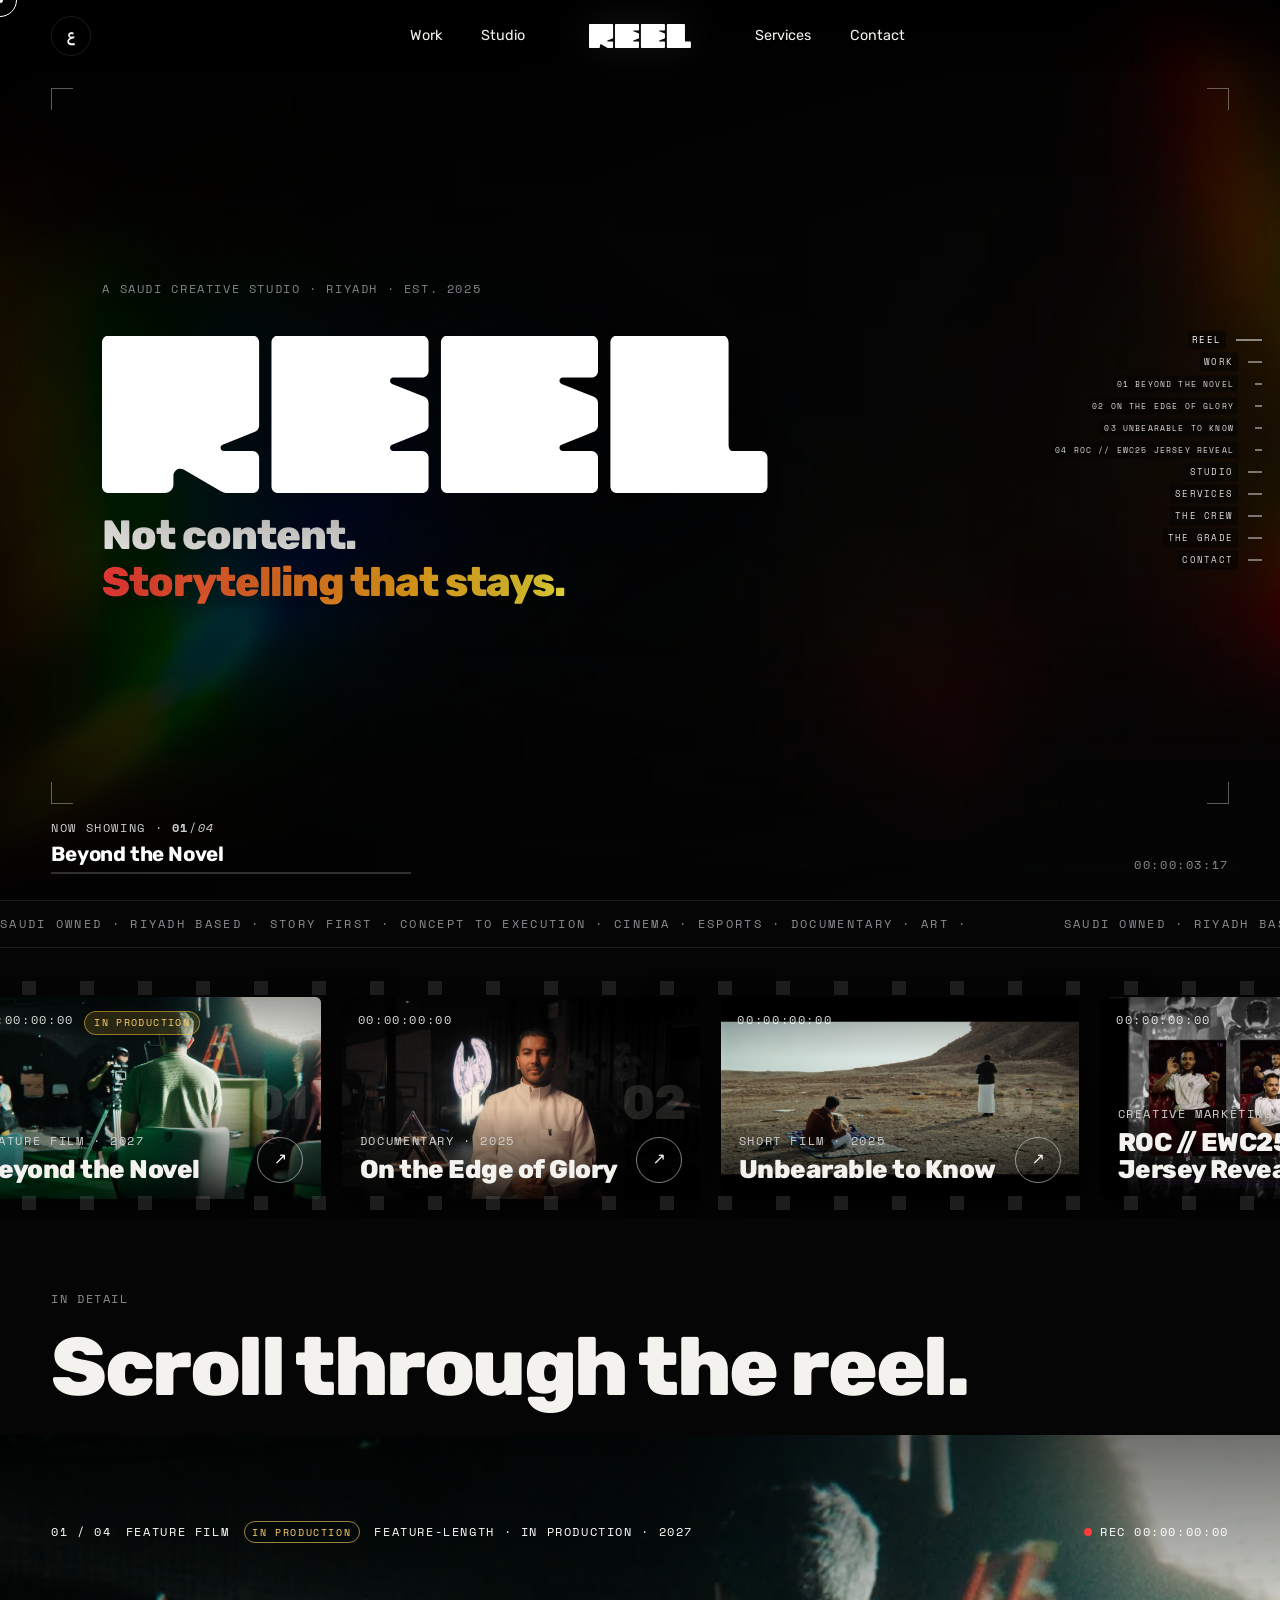
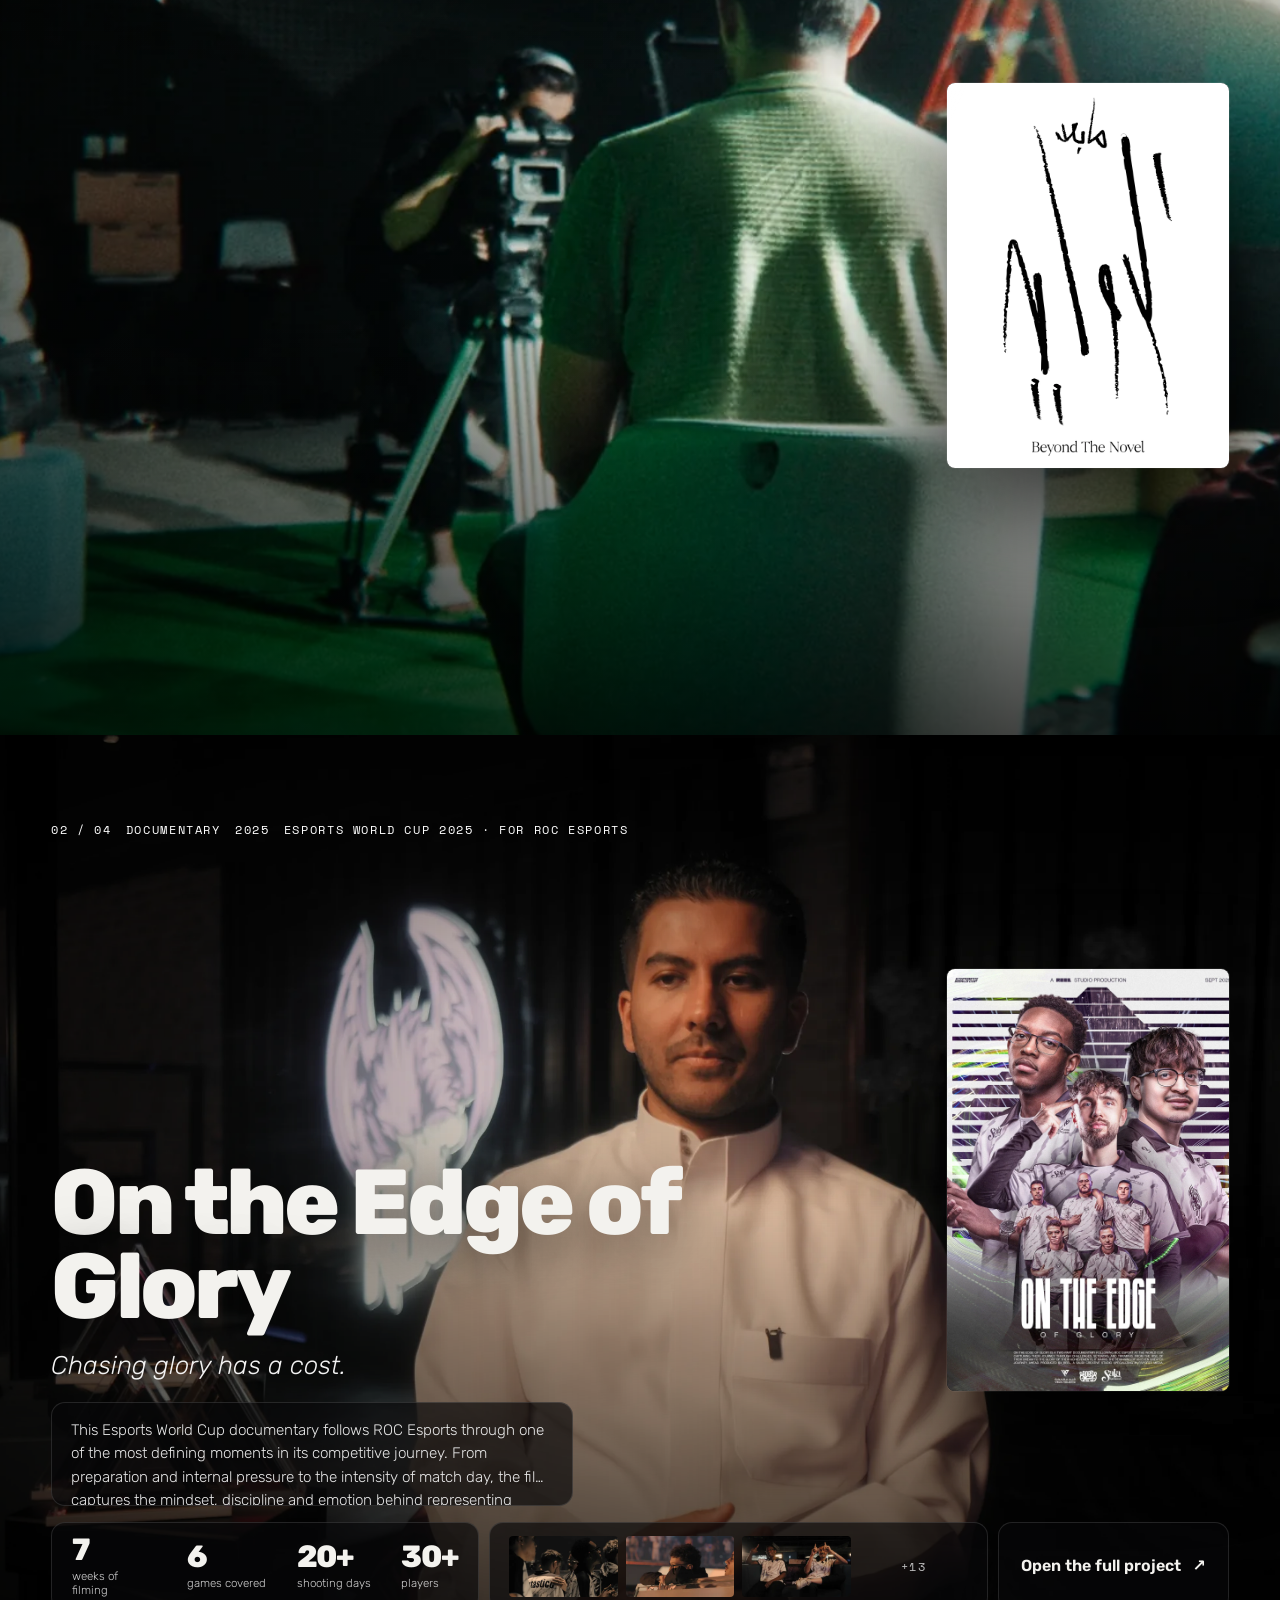
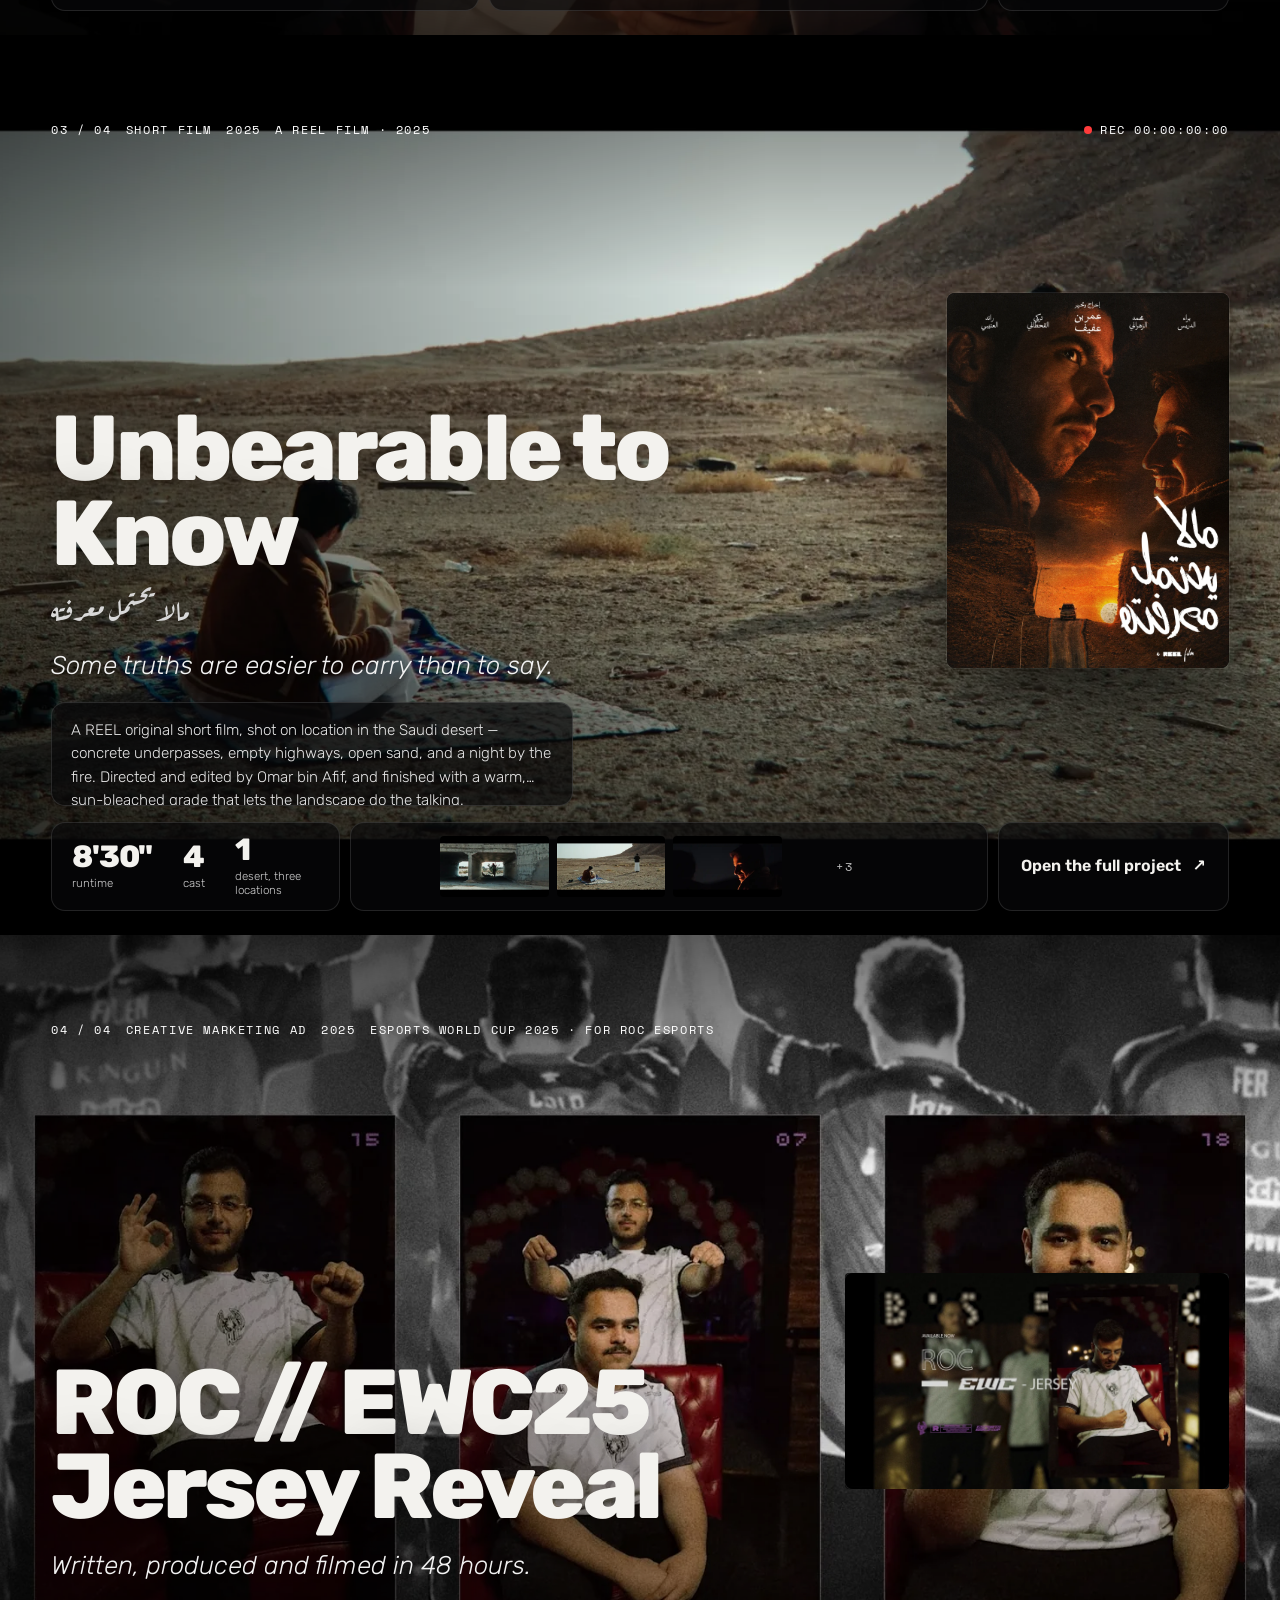
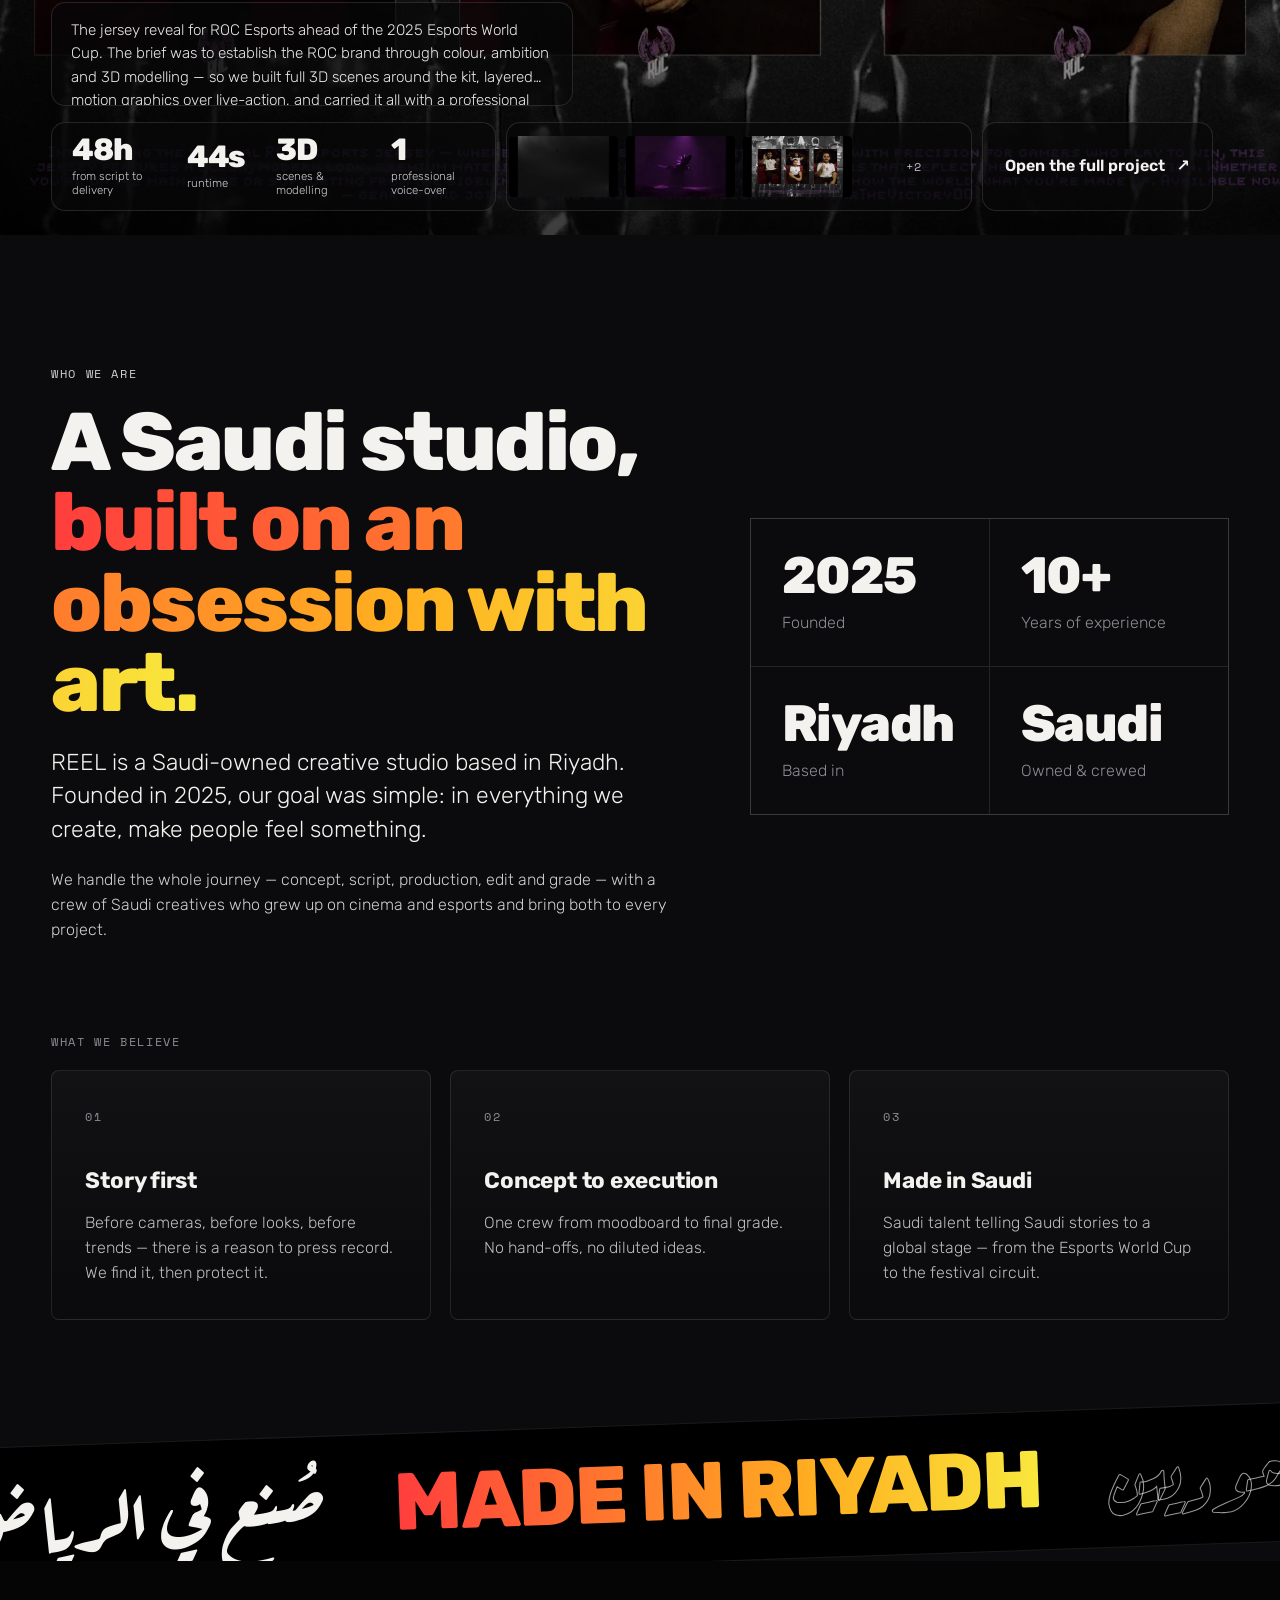
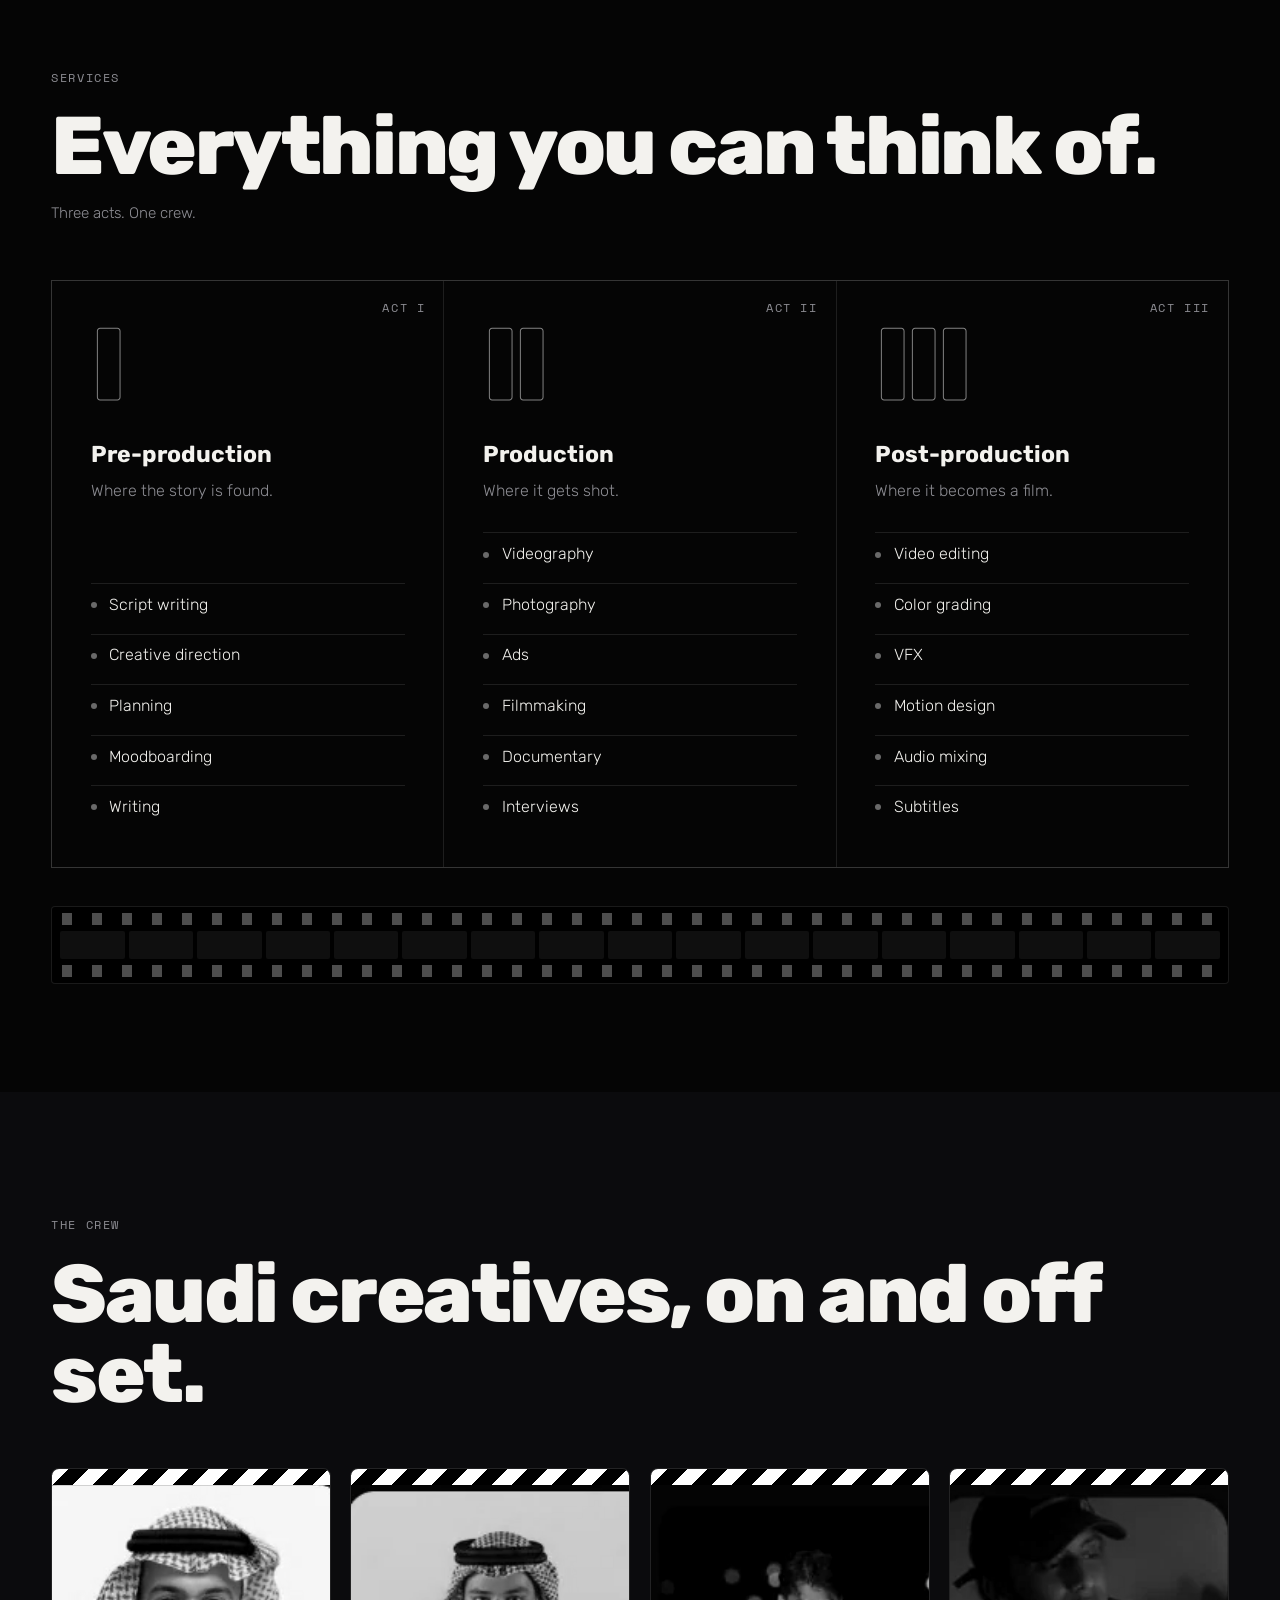
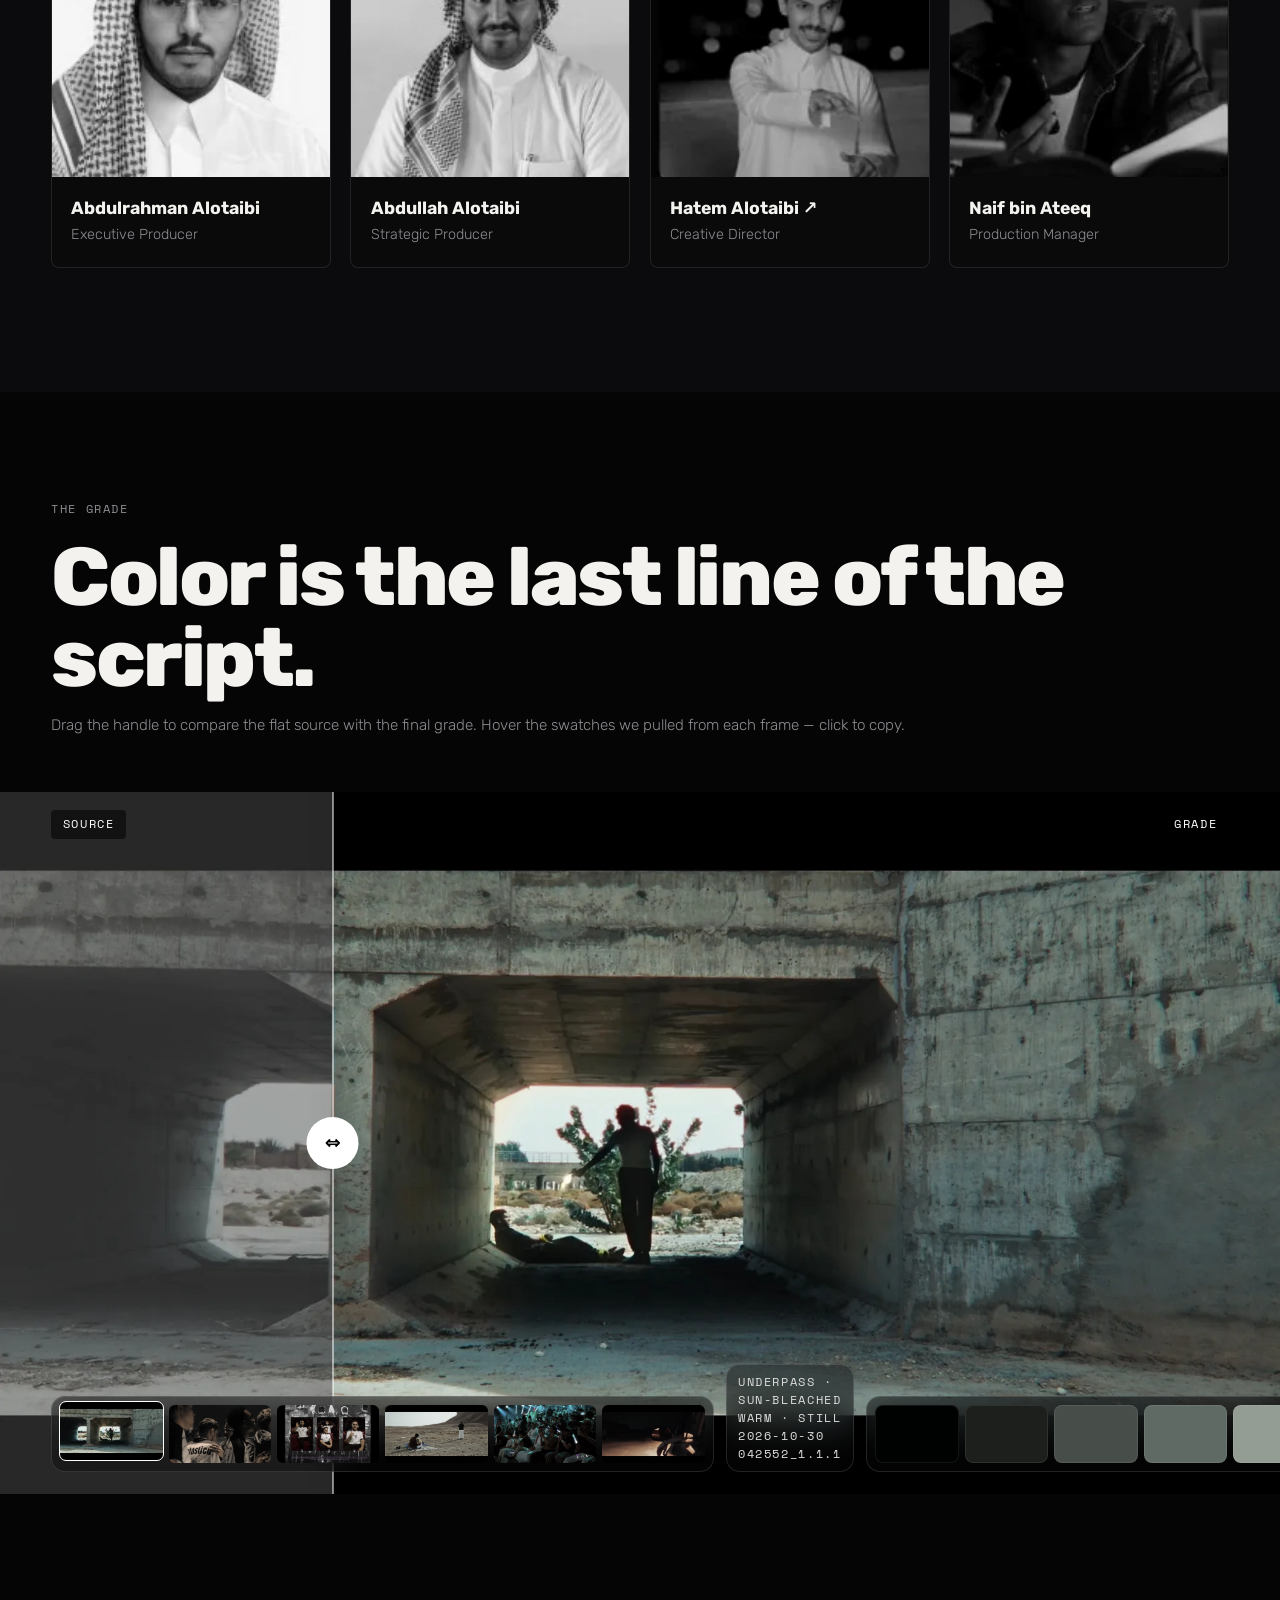
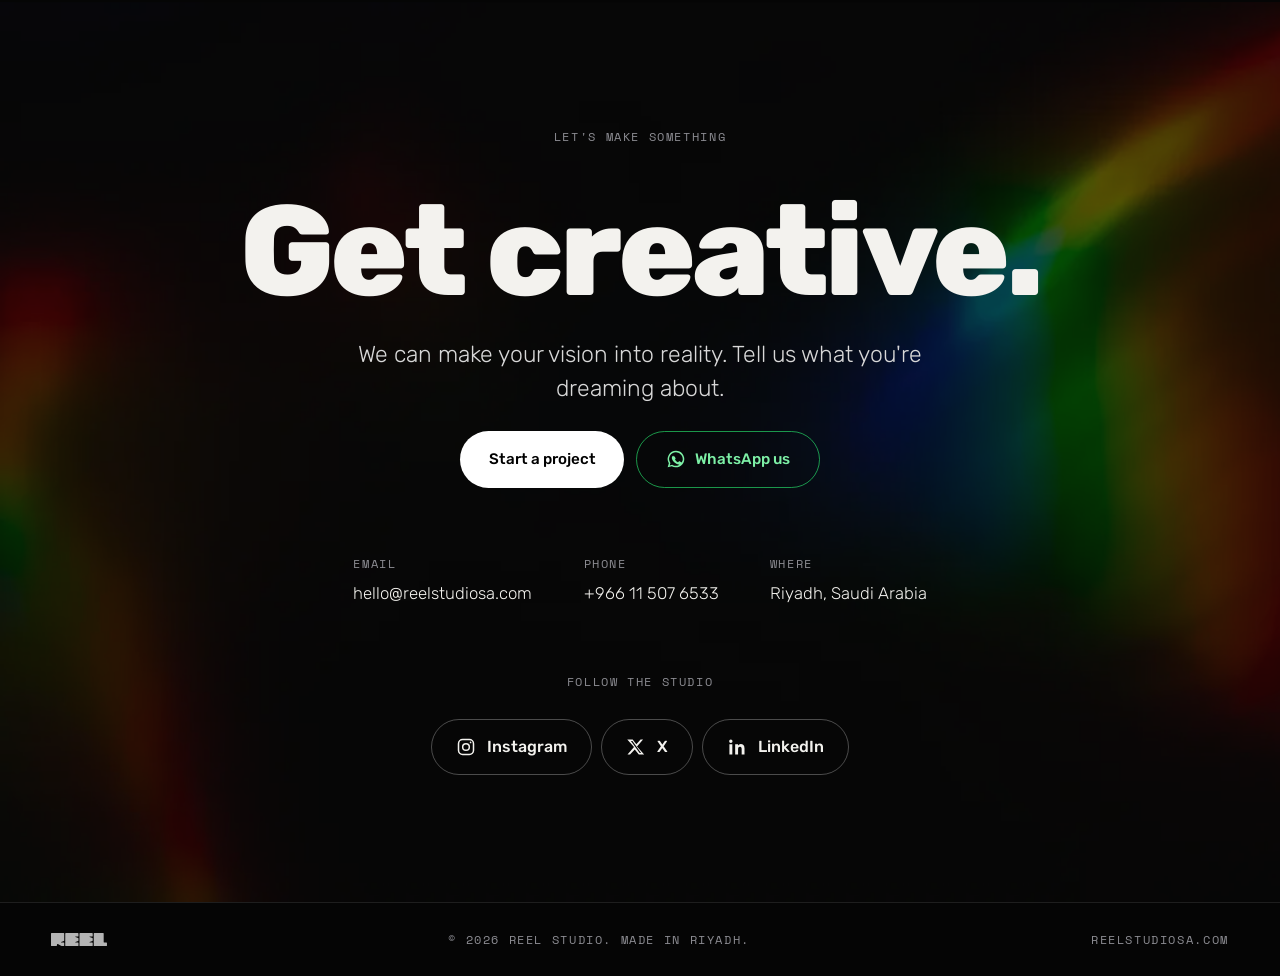
==== commit dbd55ede: "Performance: drop hero grain, no blur/blend over video, smaller wash, perf switchboard Co-Authored-B" ====
--- a/index.html
+++ b/index.html
@@ -13,7 +13,7 @@
 <link rel="preconnect" href="https://fonts.googleapis.com">
 <link rel="preconnect" href="https://fonts.gstatic.com" crossorigin>
 <link href="https://fonts.googleapis.com/css2?family=Rubik:ital,wght@0,300..900;1,300..900&family=Aref+Ruqaa:wght@400;700&family=Space+Mono:wght@400;700&display=swap" rel="stylesheet">
-<link rel="stylesheet" href="css/style.css?v=10">
+<link rel="stylesheet" href="css/style.css?v=13">
 </head>
 <body>
 
@@ -53,7 +53,6 @@
       <video class="hero-video" id="heroVideo" autoplay muted loop playsinline preload="auto" poster="assets/video/showreel-poster.jpg" src="assets/video/showreel.mp4"></video>
       <div class="hero-wash" id="heroWash"></div>
       <div class="hero-vignette"></div>
-      <div class="hero-grain"></div>
     </div>
     <div class="hero-inner">
       <p class="kicker mono reveal" data-i18n="hero_kicker">A Saudi creative studio · Riyadh · Est. 2025</p>
@@ -200,8 +199,8 @@
 <div id="toast" class="mono"></div>
 <div id="shutter" aria-hidden="true"></div>
 
-<script src="js/manifest.js?v=10"></script>
-<script src="js/data.js?v=10"></script>
-<script src="js/app.js?v=10"></script>
+<script src="js/manifest.js?v=13"></script>
+<script src="js/data.js?v=13"></script>
+<script src="js/app.js?v=13"></script>
 </body>
 </html>
--- a/css/style.css
+++ b/css/style.css
@@ -305,12 +305,12 @@
 #hero{min-height:100svh;display:grid;place-items:center;text-align:center;padding-top:var(--nav-h);overflow:hidden;isolation:isolate;position:relative}
 .hero-bg{position:absolute;inset:0;z-index:-1;overflow:hidden;background:#000}
 .hero-video{position:absolute;inset:0;width:100%;height:100%;object-fit:cover}
-.hero-wash{position:absolute;inset:-8%;background:url(../assets/img/bg.webp) center/cover no-repeat;opacity:.5;will-change:transform;backface-visibility:hidden}
+.hero-wash{position:absolute;inset:-8%;background:url(../assets/img/bg-m.webp) center/cover no-repeat;opacity:.5;will-change:transform;backface-visibility:hidden;transform:translateZ(0)}
 .hero-vignette{position:absolute;inset:0;background:linear-gradient(90deg,rgba(0,0,0,.72),rgba(0,0,0,.35) 45%,rgba(0,0,0,.1) 75%),linear-gradient(180deg,rgba(0,0,0,.5),transparent 25%,transparent 70%,rgba(5,5,5,.9))}
 html[dir=rtl] .hero-vignette{background:linear-gradient(270deg,rgba(0,0,0,.72),rgba(0,0,0,.35) 45%,rgba(0,0,0,.1) 75%),linear-gradient(180deg,rgba(0,0,0,.5),transparent 25%,transparent 70%,rgba(5,5,5,.9))}
-.hero-grain{position:absolute;inset:-30%;opacity:.05;will-change:transform;background:url("data:image/svg+xml;utf8,<svg xmlns='http://www.w3.org/2000/svg' width='240' height='240'><filter id='n'><feTurbulence baseFrequency='.85' numOctaves='2' stitchTiles='stitch'/></filter><rect width='100%' height='100%' filter='url(%23n)'/></svg>");animation:grain 1.4s steps(5) infinite}
+.hero-grain{display:none}
 @keyframes grain{0%{transform:translate(0,0)}20%{transform:translate(-3%,2%)}40%{transform:translate(2%,-4%)}60%{transform:translate(-2%,-1%)}80%{transform:translate(3%,3%)}100%{transform:translate(0,0)}}
-@media (max-width:700px){.hero-wash{background-image:url(../assets/img/bg-m.webp)}.hero-grain{display:none}}
+@media (max-width:700px){.hero-grain{display:none}}
 .hero-inner{position:absolute;z-index:1;inset-inline-start:var(--gutter);top:50%;transform:translateY(-52%);display:flex;flex-direction:column;align-items:flex-start;text-align:start;gap:1rem;max-width:min(62vw,900px)}
 .hero-logo{width:min(52vw,760px);margin:.2rem 0}
 .hero-logo img{width:100%;filter:drop-shadow(0 20px 60px rgba(0,0,0,.6))}
@@ -808,3 +808,34 @@
 .char .ch-actor img{width:56px;height:56px;border-radius:50%;object-fit:cover;flex:0 0 auto;box-shadow:0 0 0 1px rgba(255,255,255,.18),0 8px 24px rgba(0,0,0,.5)}
 .char .ch-actor div{flex:1;min-width:0}
 @media (max-width:760px){.char .ch-actor{display:flex;grid-template-columns:none;gap:.8rem}.char .ch-actor img{width:52px;height:52px}}
+
+/* ---------- v11: performance over video ---------- */
+/* glass panels that sit on top of a playing video: no backdrop blur (recomputed every frame) */
+.chapter .glass,.pv-stage .glass{backdrop-filter:none;-webkit-backdrop-filter:none;background:rgba(8,8,10,.66)}
+/* cursor: blend mode costs a full re-composite per frame over video; switch to a plain ring there */
+body.over-video #cursor{mix-blend-mode:normal}
+body.over-video .c-ring{border-color:rgba(255,255,255,.95);box-shadow:0 0 0 1px rgba(0,0,0,.35)}
+body.over-video .c-dot{box-shadow:0 0 0 1px rgba(0,0,0,.35)}
+body.over-video #cursor.hover .c-ring{background:rgba(255,255,255,.96)}
+/* keep videos on their own compositor layer, never re-rasterised by overlays */
+.hero-video,.ch-bg video,.pv-media video,.reel-card video{will-change:transform;transform:translateZ(0)}
+/* the floating poster's heavy shadow is rasterised once instead of per animation frame */
+.ch-poster-in,.pv-poster-in{will-change:transform}
+
+/* ---------- perf switchboard (?perf=1) ---------- */
+#perf{position:fixed;left:12px;bottom:12px;z-index:300;background:rgba(0,0,0,.85);color:#fff;font:12px/1.5 var(--f-mono);padding:10px 12px;border-radius:8px;border:1px solid rgba(255,255,255,.2);display:grid;gap:4px;min-width:200px}
+#perf b{font-size:18px;display:block;margin-bottom:4px}
+#perf label{display:flex;gap:8px;align-items:center;cursor:pointer}
+body.p-cursor #cursor{display:none!important}
+body.p-cursor,body.p-cursor a,body.p-cursor button{cursor:auto!important}
+body.p-video video{visibility:hidden!important}
+body.p-glass .glass{backdrop-filter:none!important;-webkit-backdrop-filter:none!important;background:rgba(8,8,10,.8)!important}
+body.p-poster .ch-poster-in,body.p-poster .pv-poster-in{animation:none!important;box-shadow:none!important;transform:none!important}
+body.p-poster .ch-poster-in::after,body.p-poster .pv-poster-in::after{display:none!important}
+body.p-kb .pv-media>img.kb,body.p-kb .ch-bg img{animation:none!important;transform:none!important;transition:none!important}
+body.p-shadow .pv-title,body.p-shadow .ch-title,body.p-shadow .pv-tag,body.p-shadow .ch-tag,body.p-shadow .hero-title,body.p-shadow .hero-sub{text-shadow:none!important}
+body.p-hero .hero-grain,body.p-hero .hero-wash{display:none!important}
+body.p-grad .hero-vignette,body.p-grad .ch-bg::after,body.p-grad .pv-media::after{display:none!important}
+body.p-sticky .pv-media{position:relative!important}
+body.p-sticky .pv-over{margin-top:0!important}
+body.p-snap{scroll-snap-type:none!important}
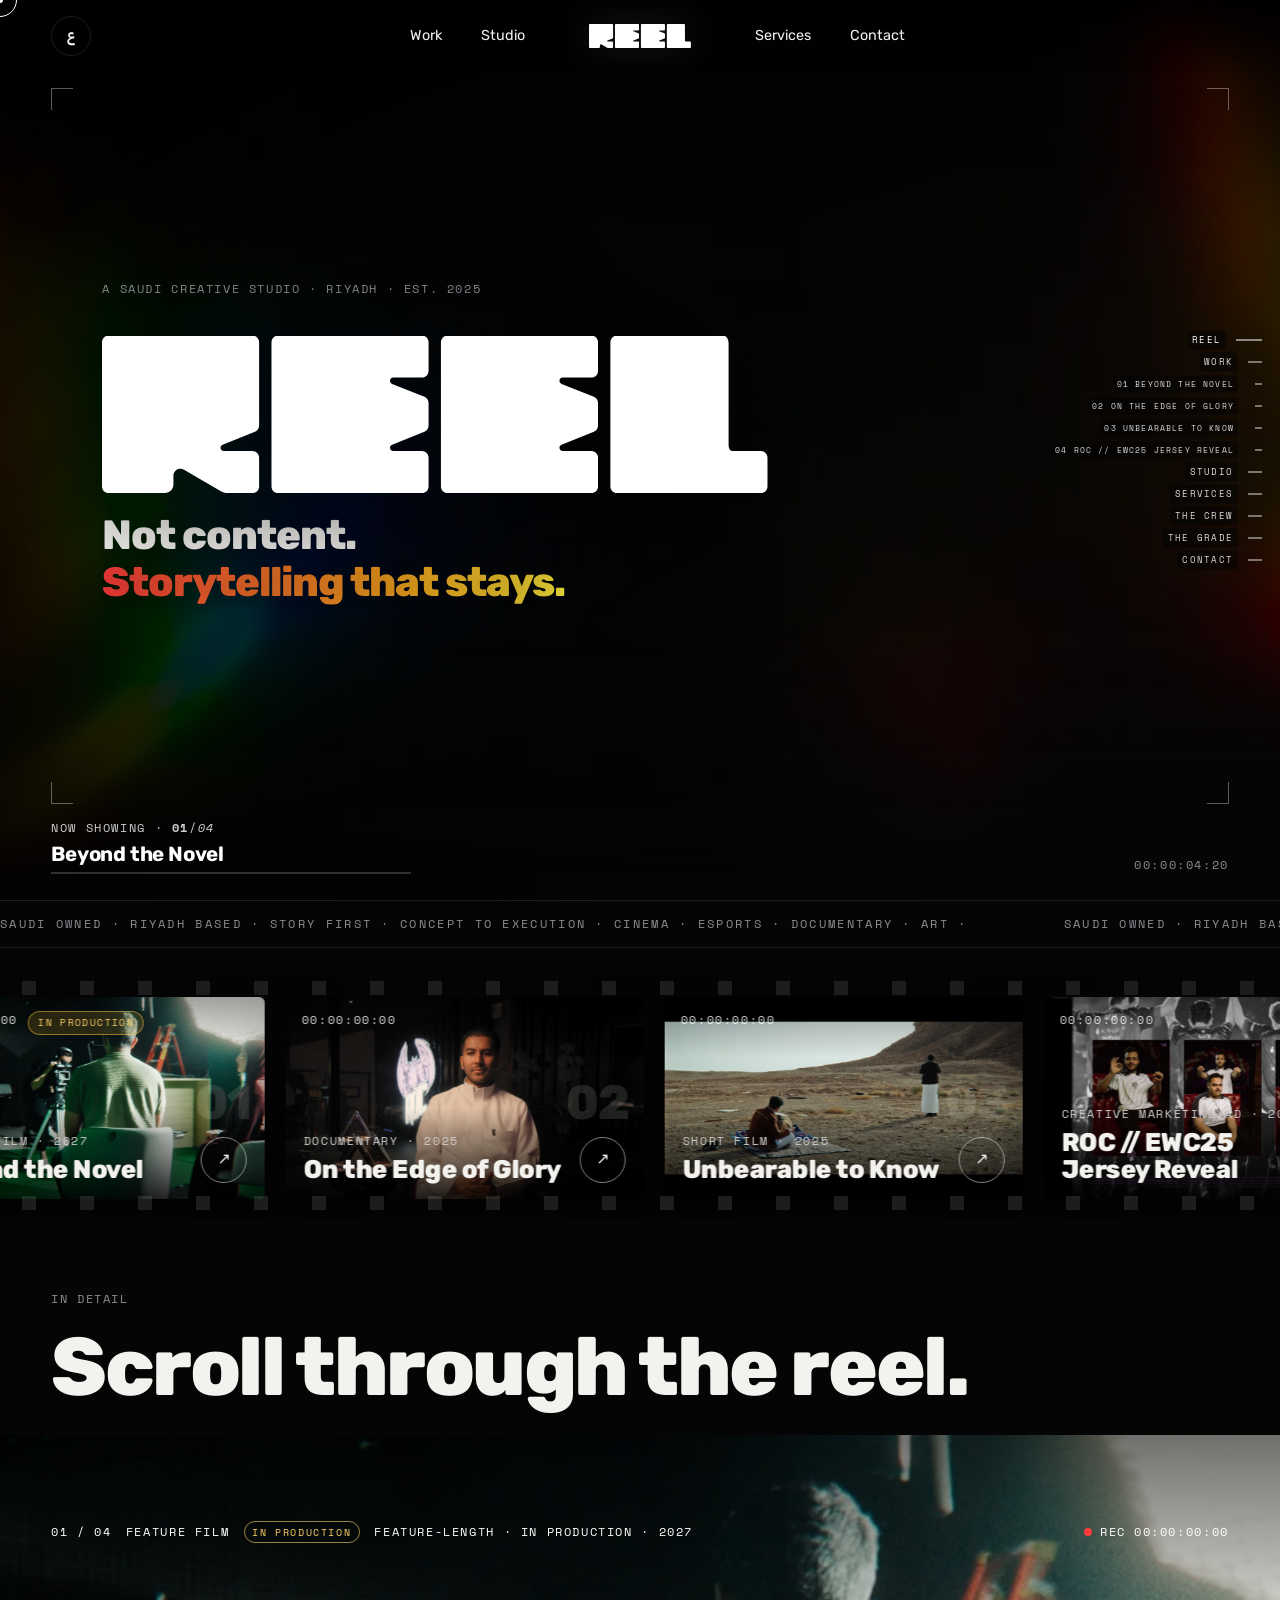
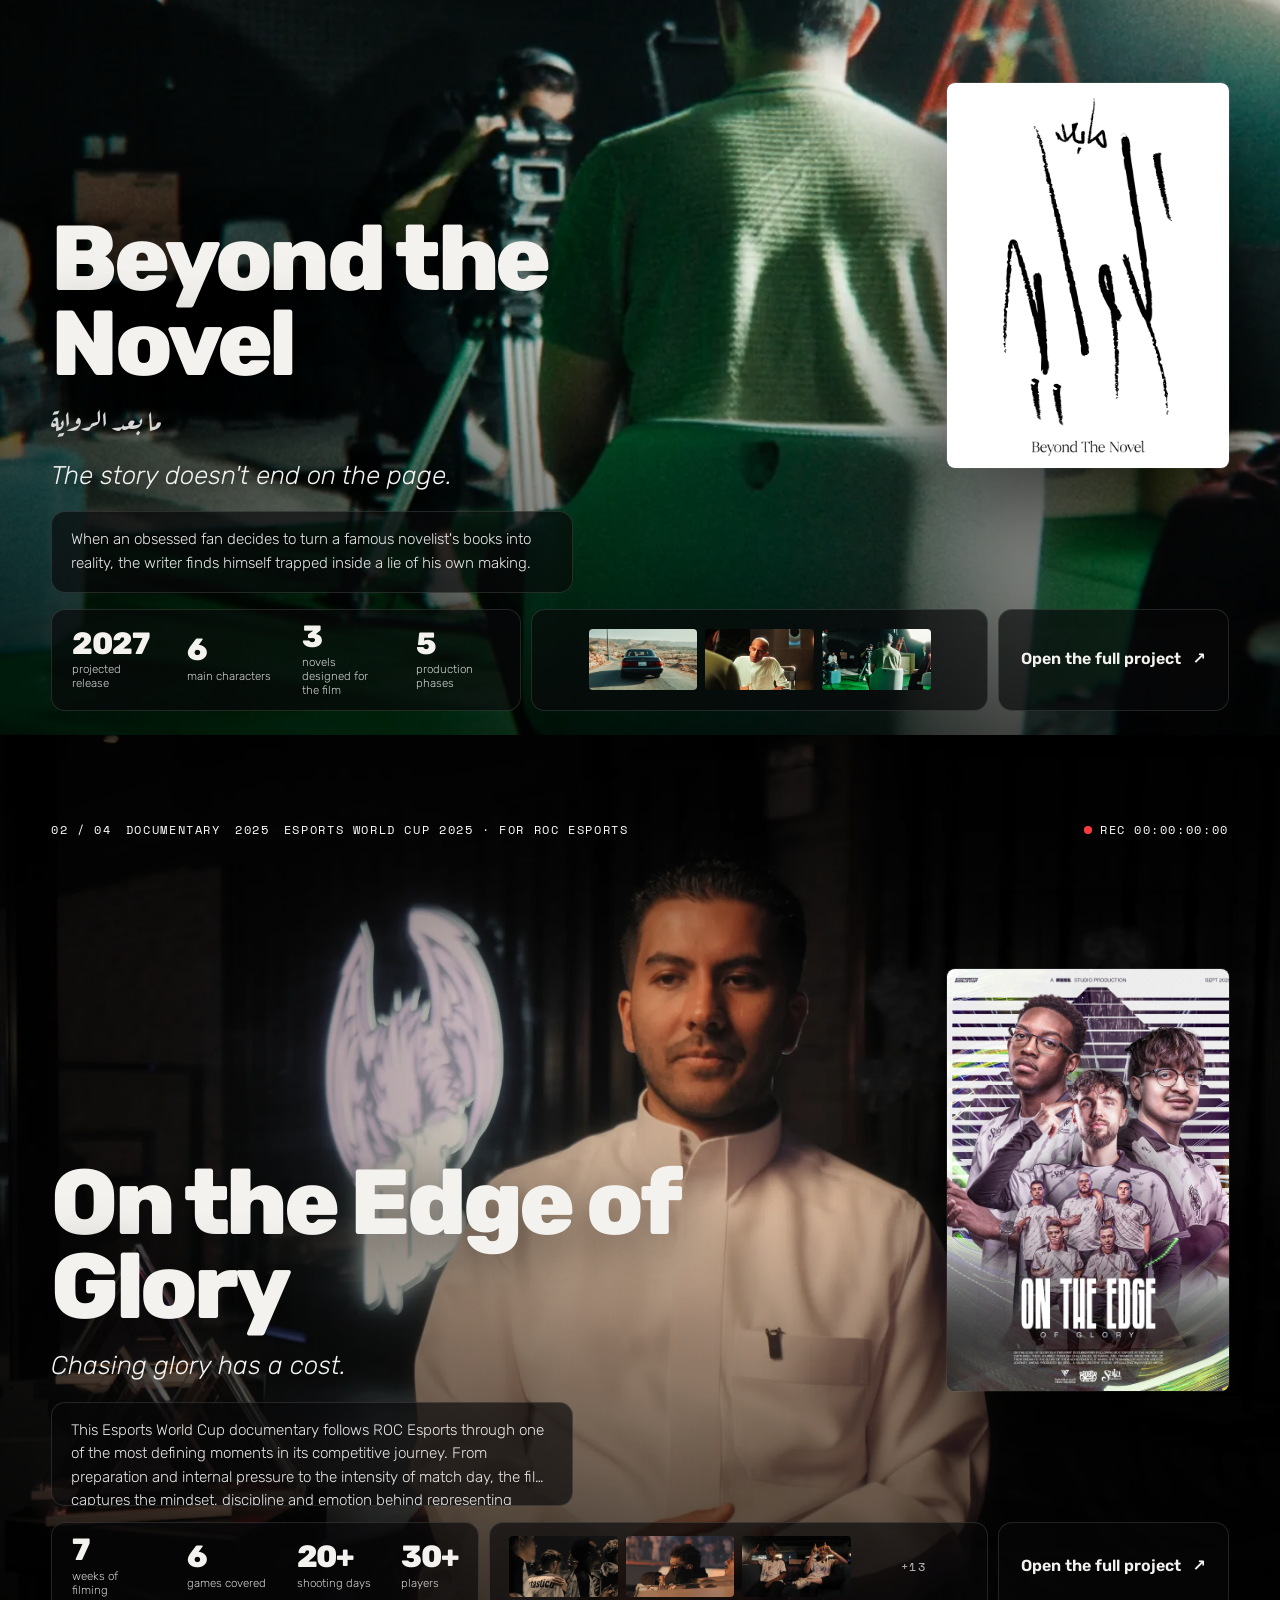
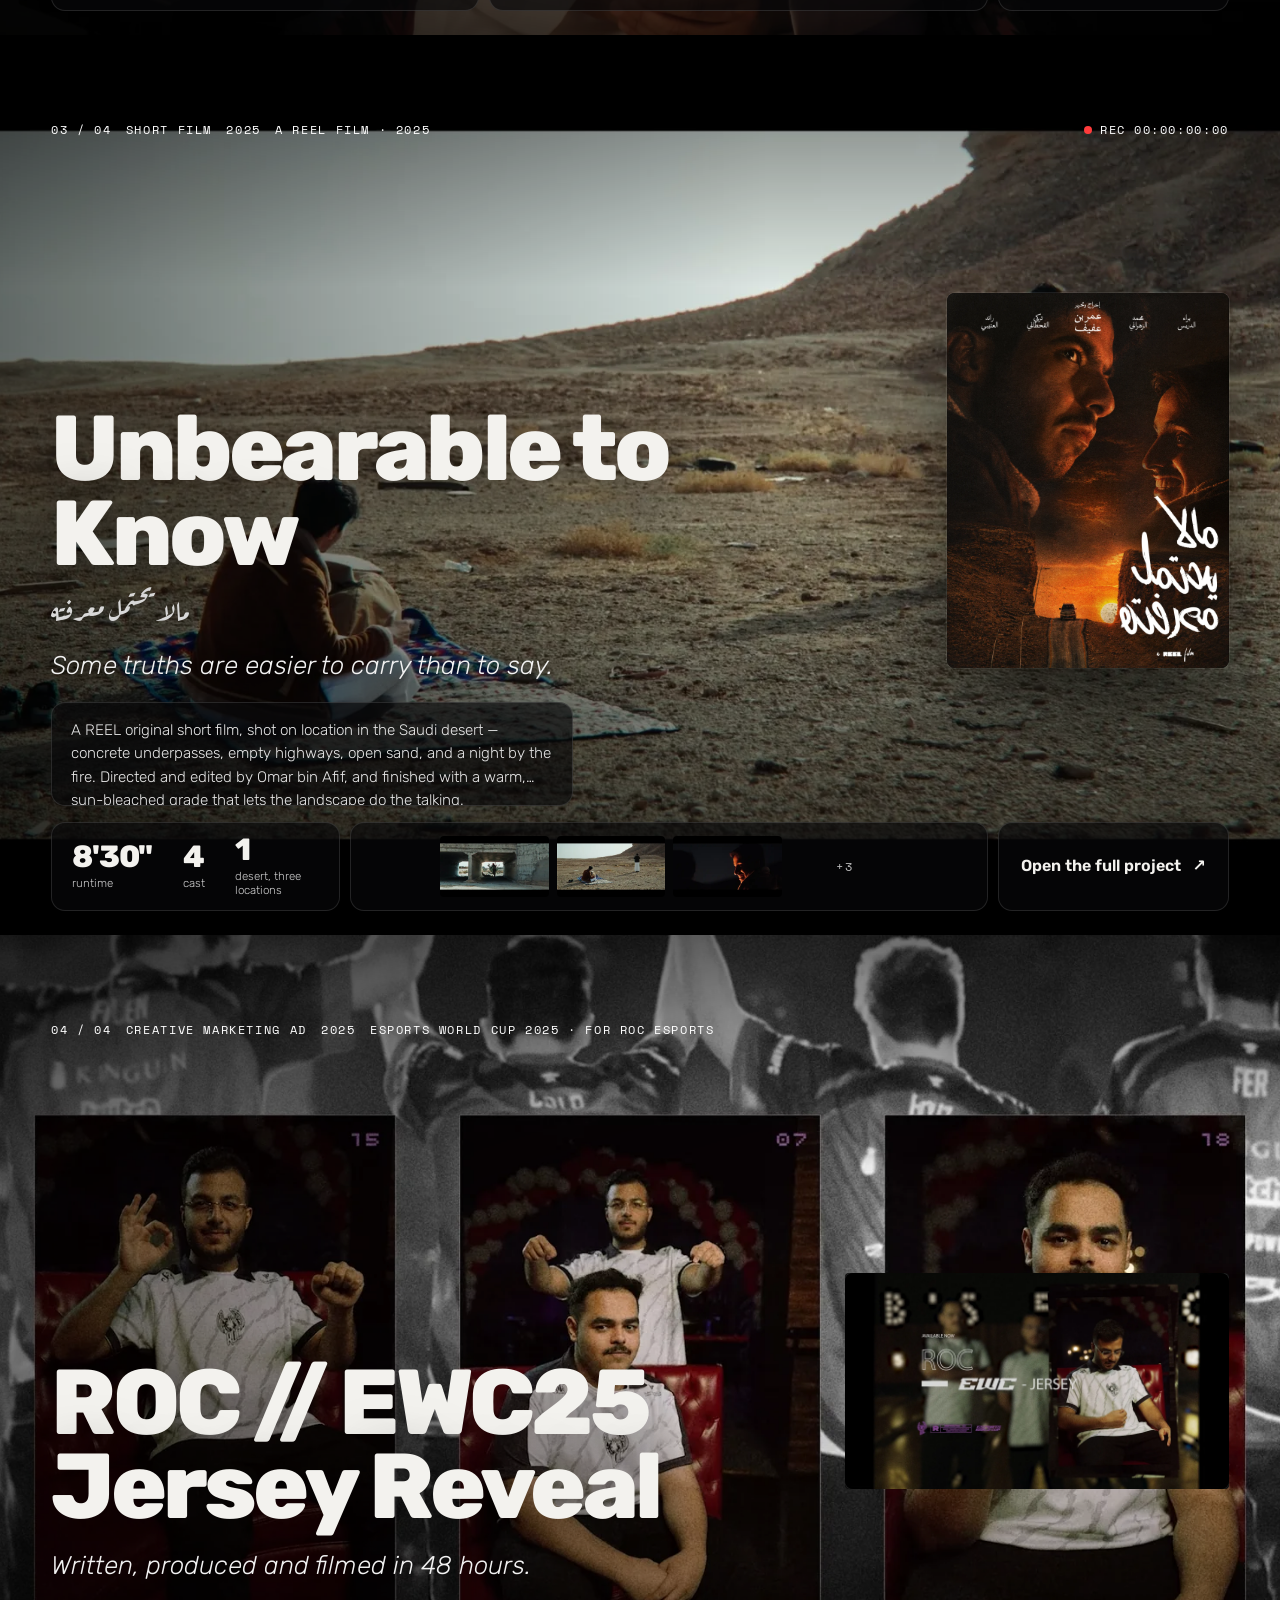
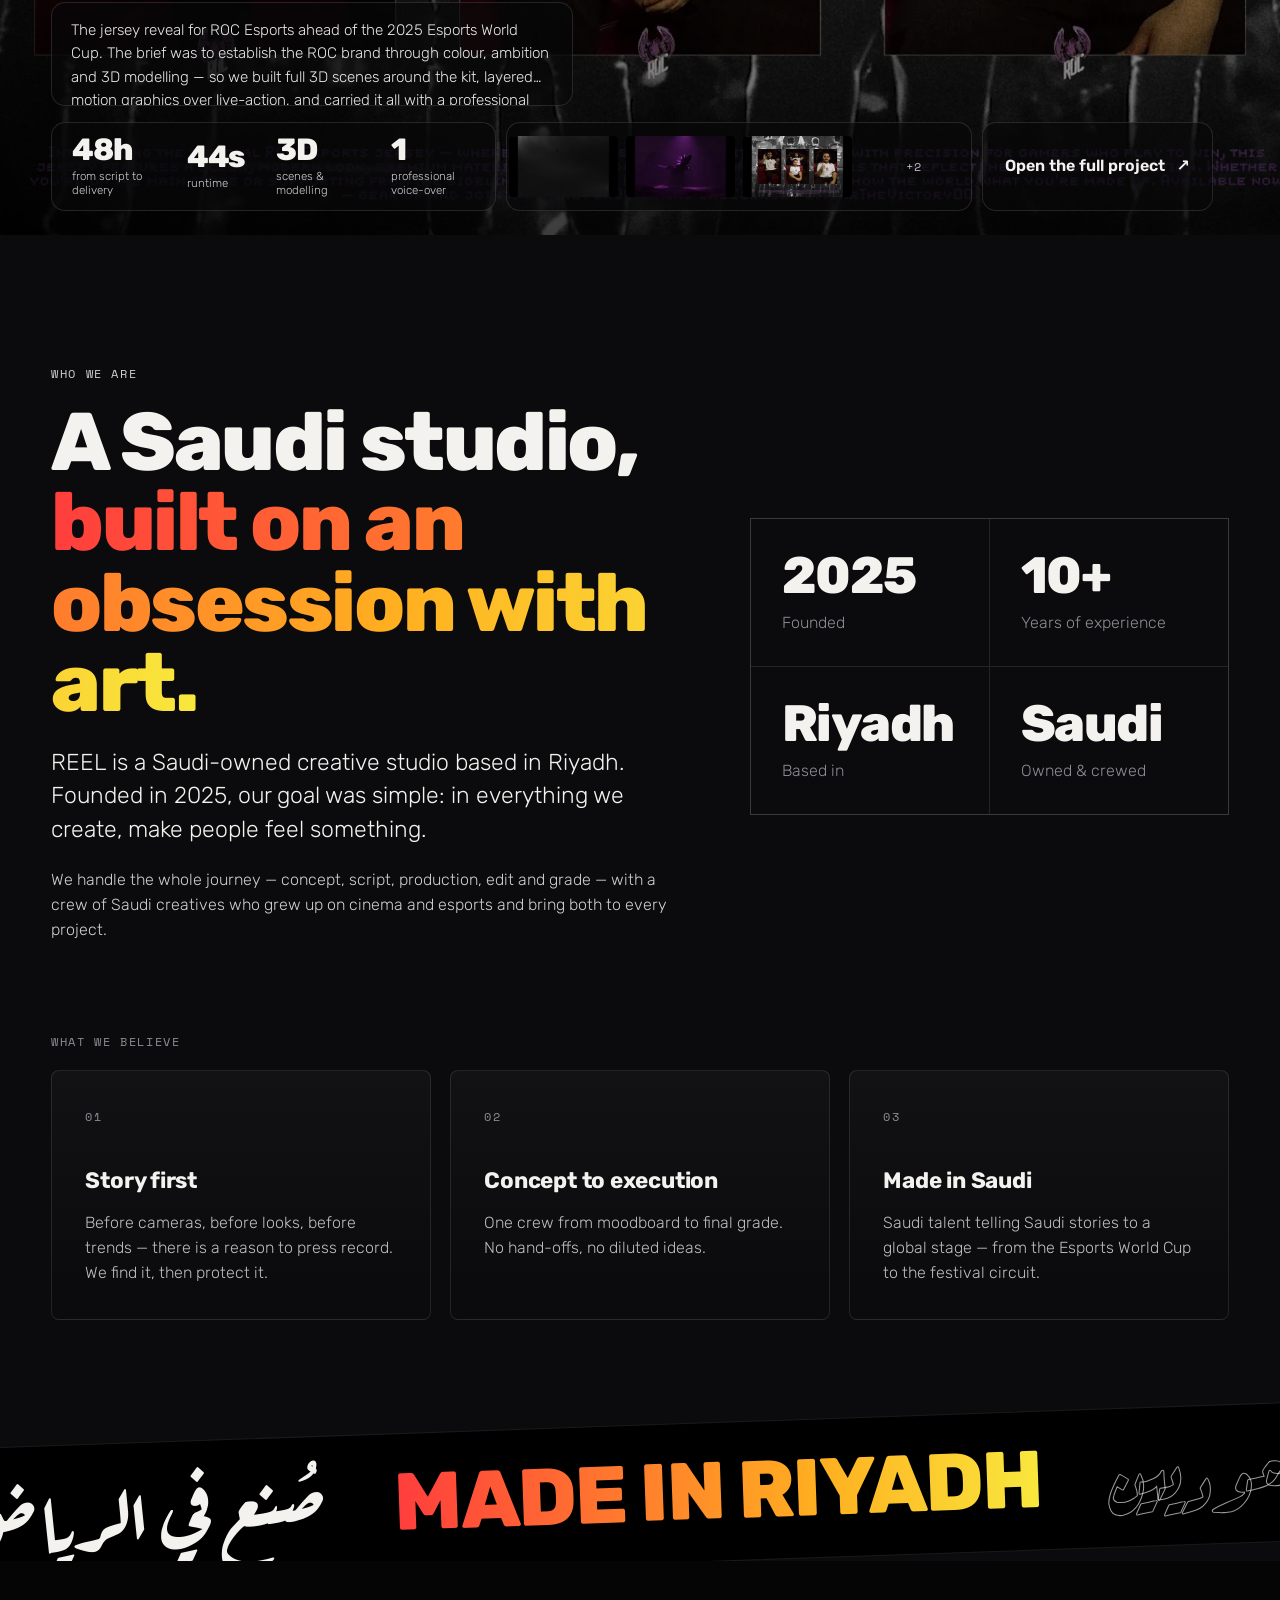
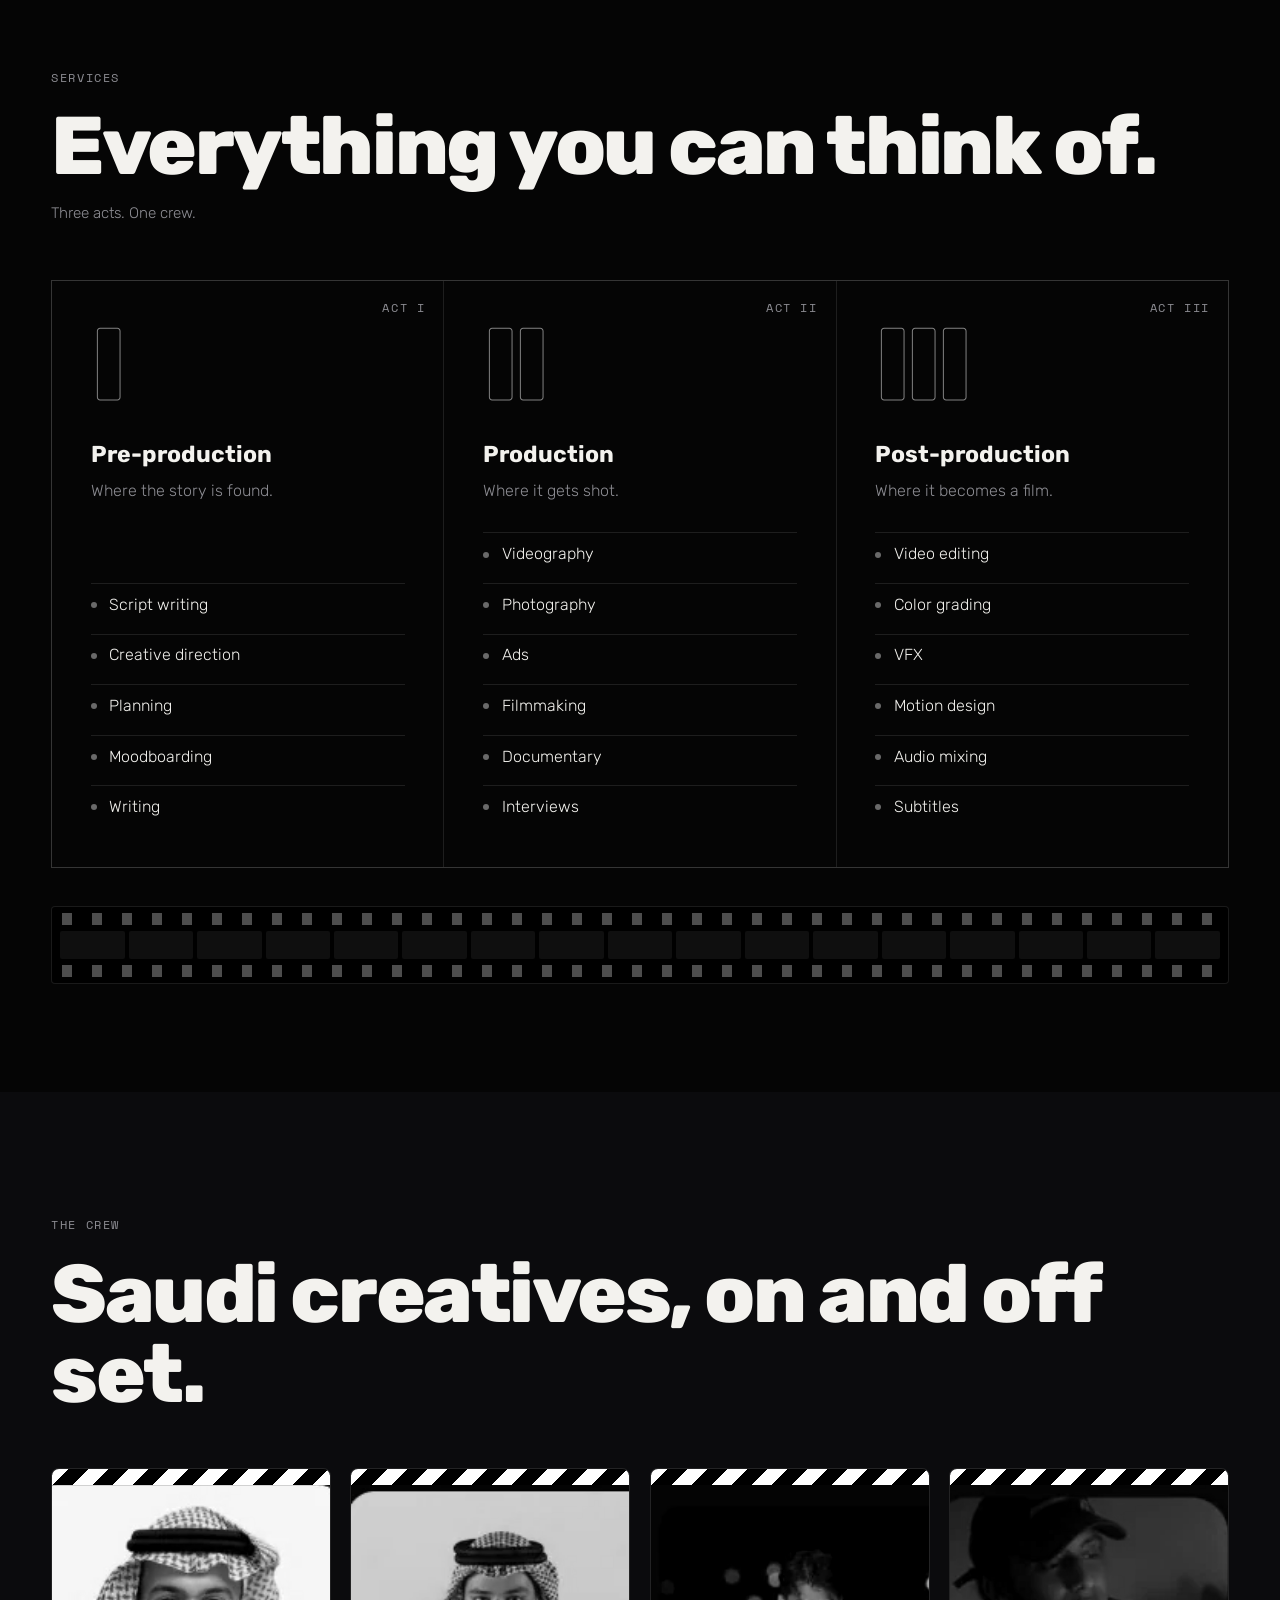
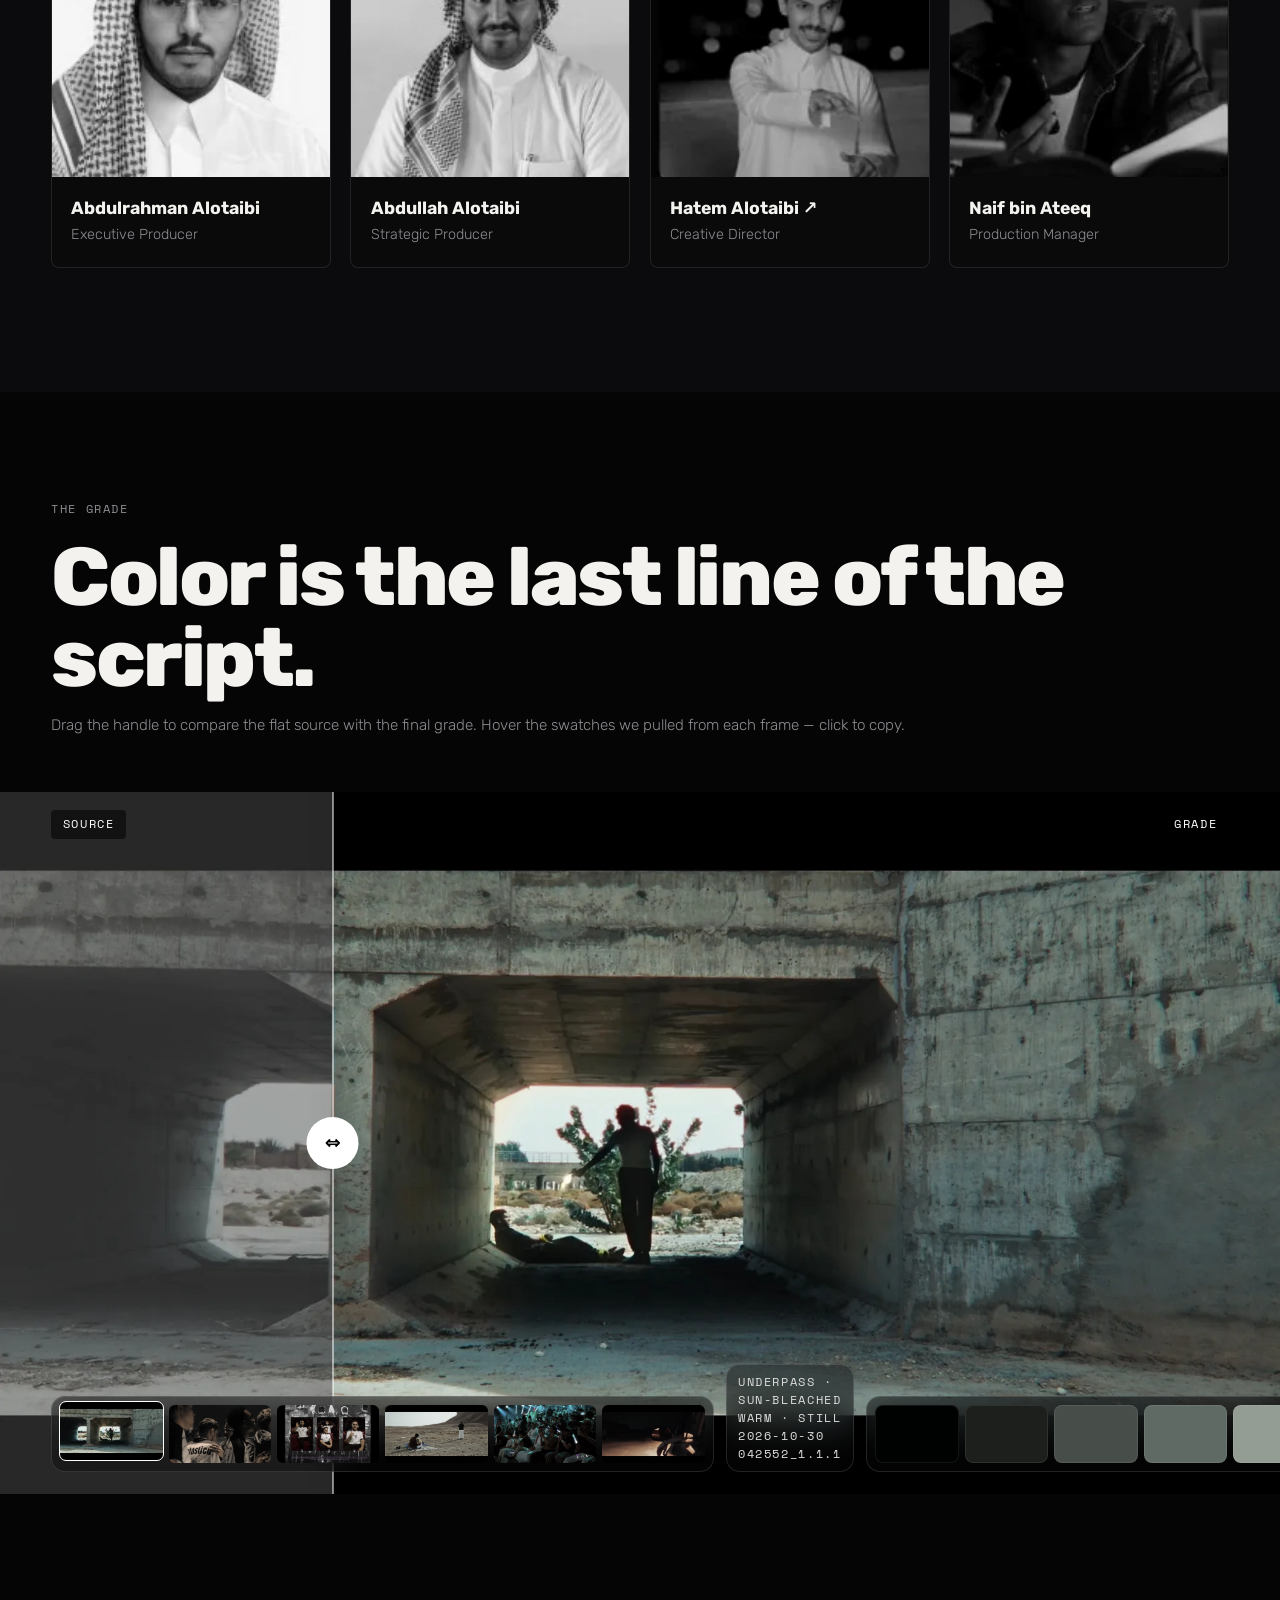
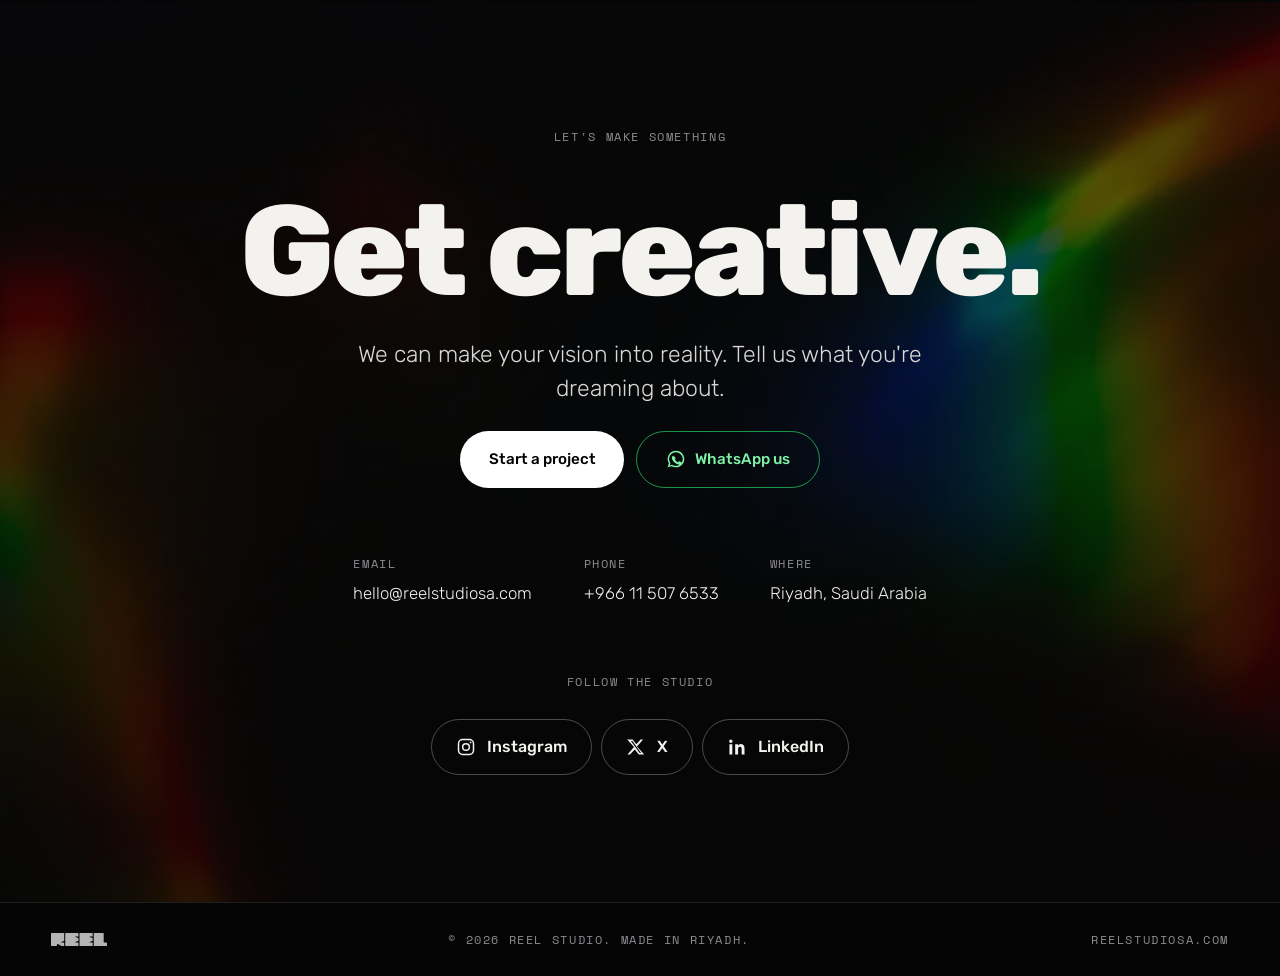
==== commit 7867ac20: "Yara third in cast order; single-line hero kicker on phones Co-Authored-By: Claude Fable 5.1 <norepl" ====
--- a/index.html
+++ b/index.html
@@ -13,7 +13,7 @@
 <link rel="preconnect" href="https://fonts.googleapis.com">
 <link rel="preconnect" href="https://fonts.gstatic.com" crossorigin>
 <link href="https://fonts.googleapis.com/css2?family=Rubik:ital,wght@0,300..900;1,300..900&family=Aref+Ruqaa:wght@400;700&family=Space+Mono:wght@400;700&display=swap" rel="stylesheet">
-<link rel="stylesheet" href="css/style.css?v=13">
+<link rel="stylesheet" href="css/style.css?v=14">
 </head>
 <body>
 
@@ -199,8 +199,8 @@
 <div id="toast" class="mono"></div>
 <div id="shutter" aria-hidden="true"></div>
 
-<script src="js/manifest.js?v=13"></script>
-<script src="js/data.js?v=13"></script>
-<script src="js/app.js?v=13"></script>
+<script src="js/manifest.js?v=14"></script>
+<script src="js/data.js?v=14"></script>
+<script src="js/app.js?v=14"></script>
 </body>
 </html>
--- a/css/style.css
+++ b/css/style.css
@@ -839,3 +839,5 @@
 body.p-sticky .pv-media{position:relative!important}
 body.p-sticky .pv-over{margin-top:0!important}
 body.p-snap{scroll-snap-type:none!important}
+
+@media (max-width:760px){#hero .kicker{font-size:.58rem;letter-spacing:.1em;white-space:nowrap}html[dir=rtl] #hero .kicker{font-size:.7rem;letter-spacing:0}}
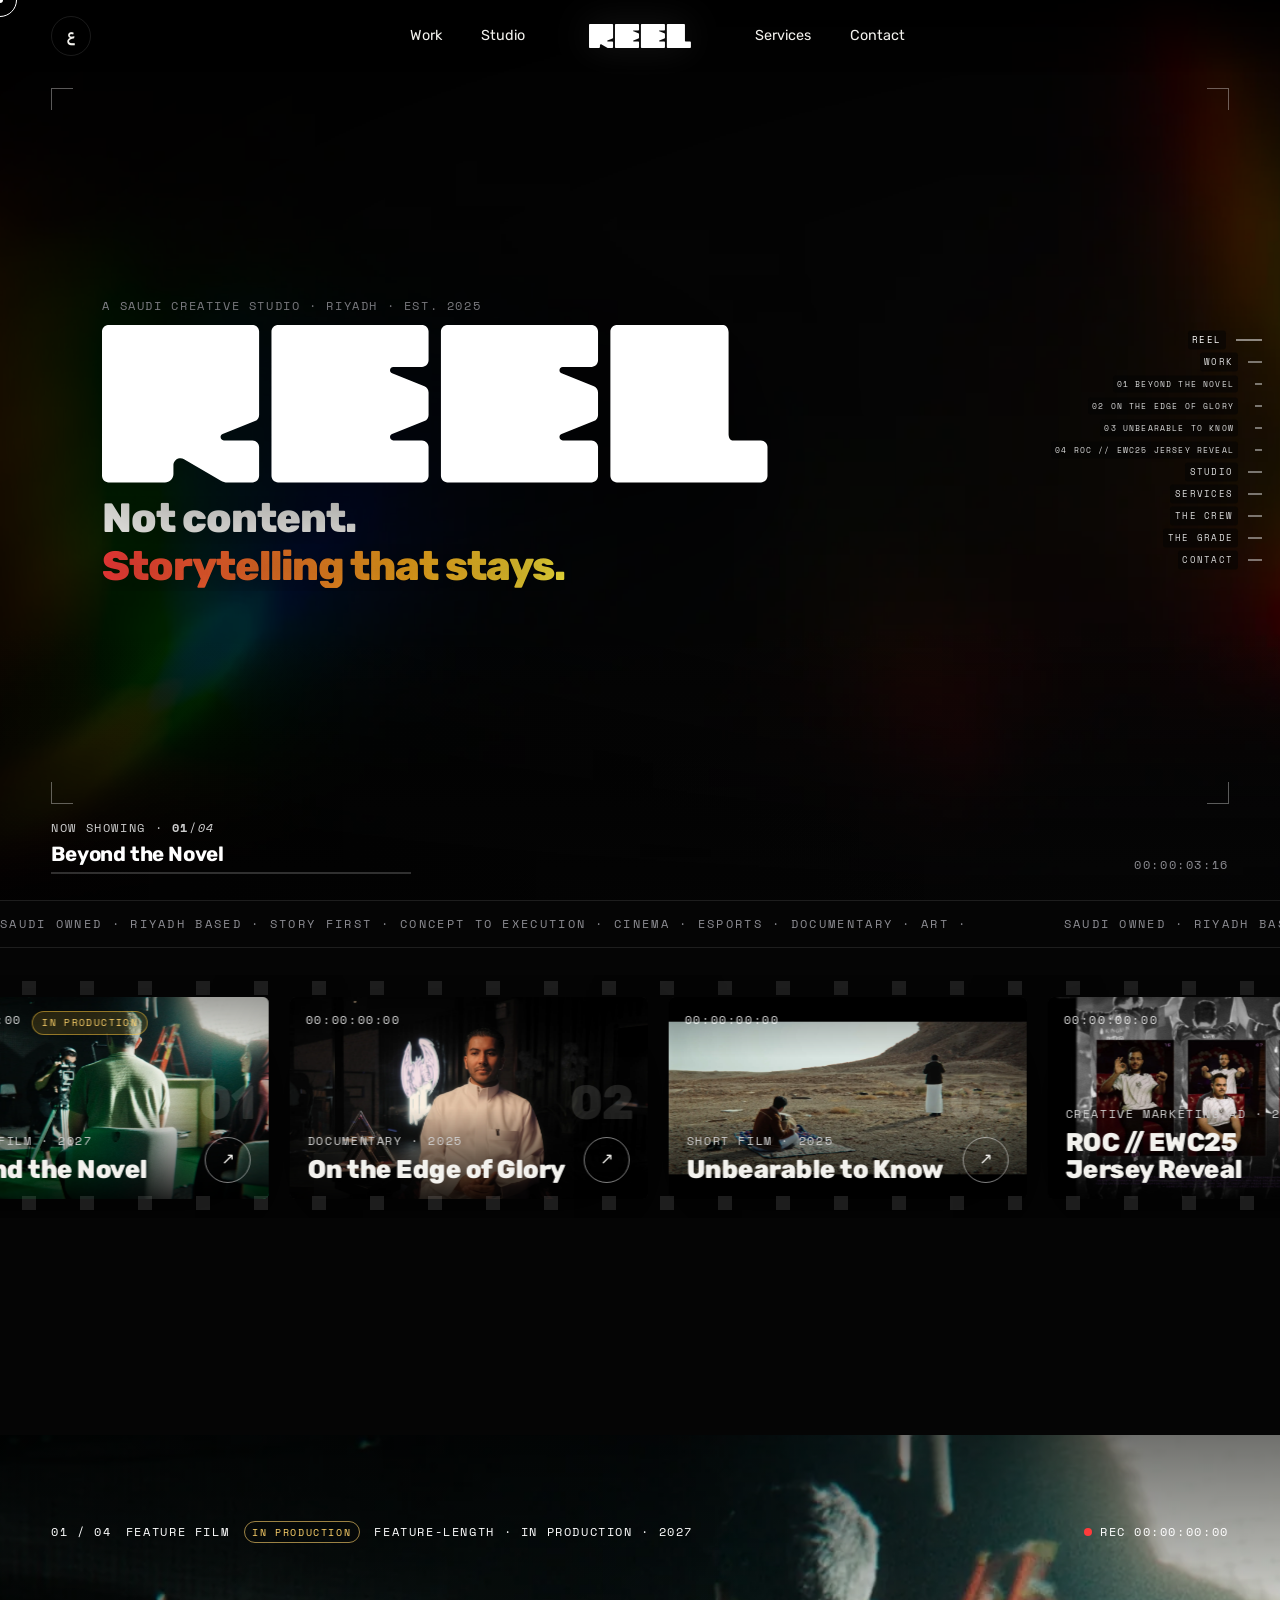
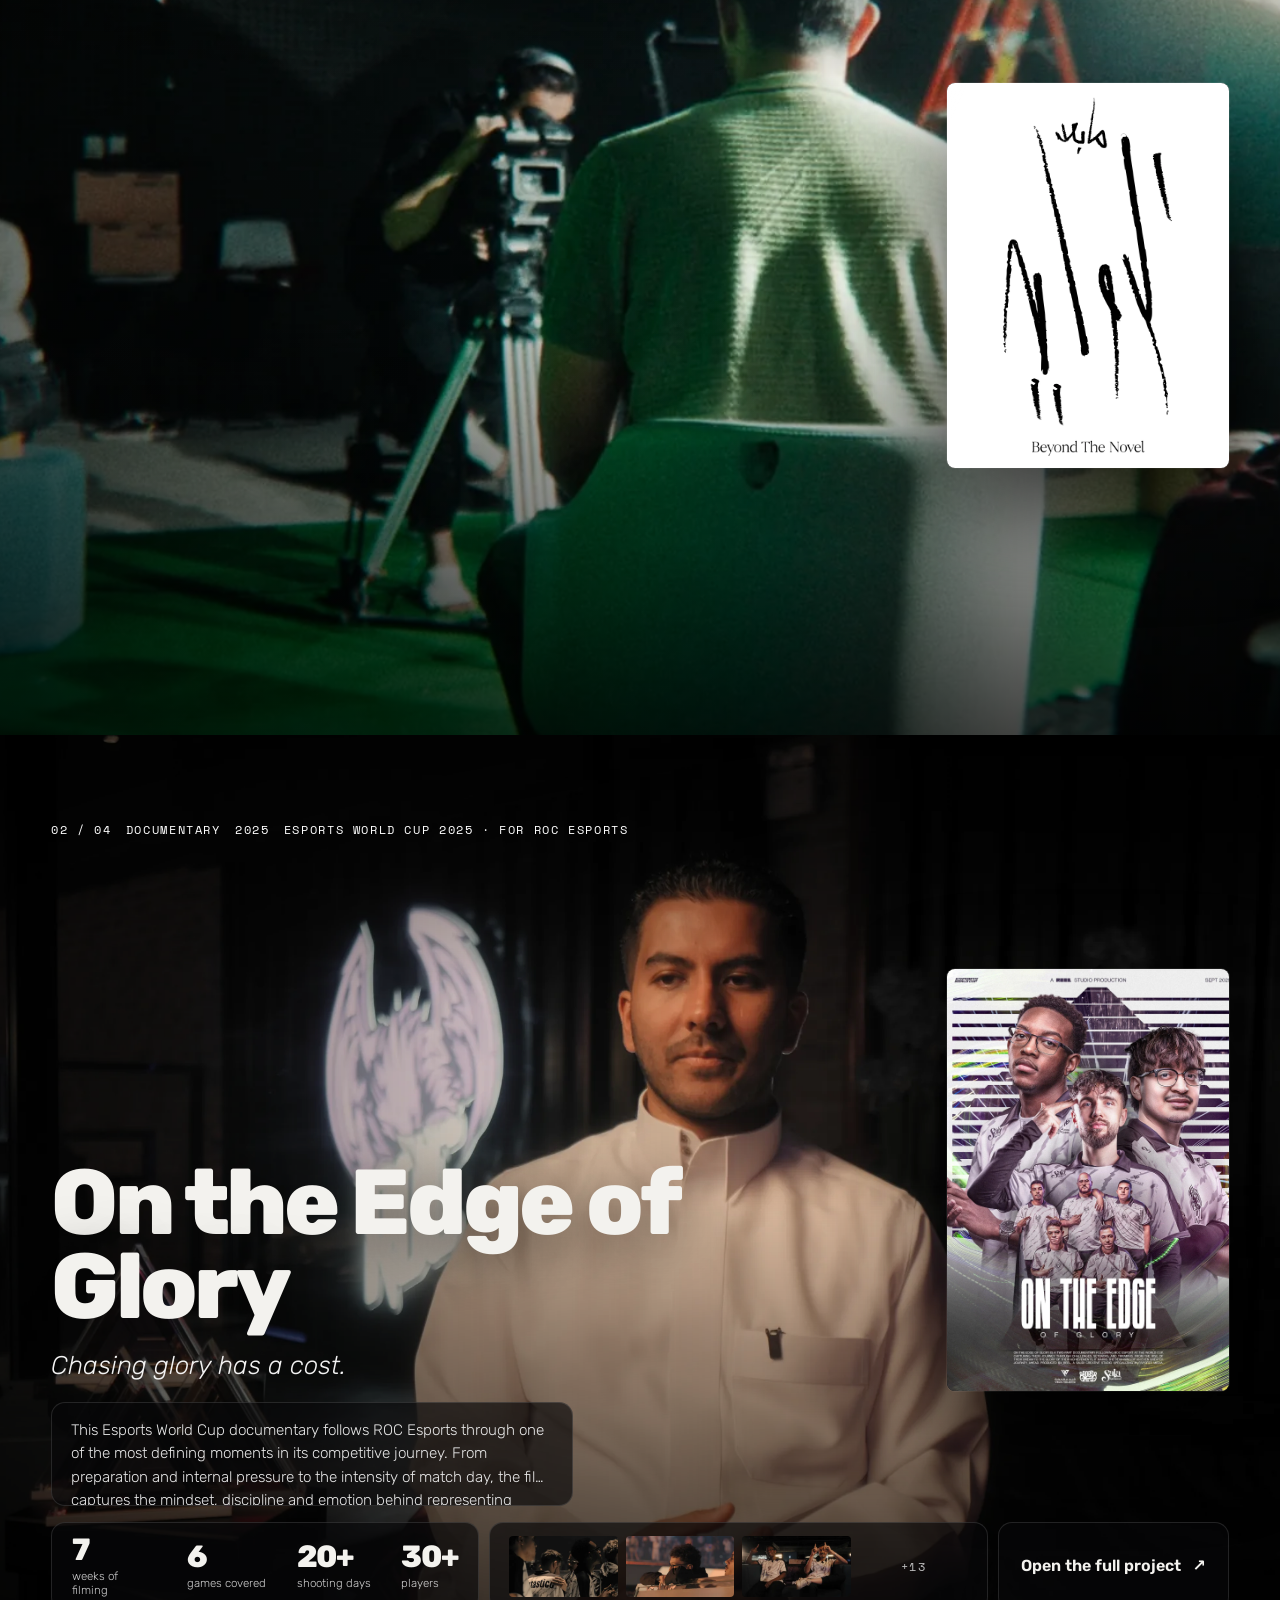
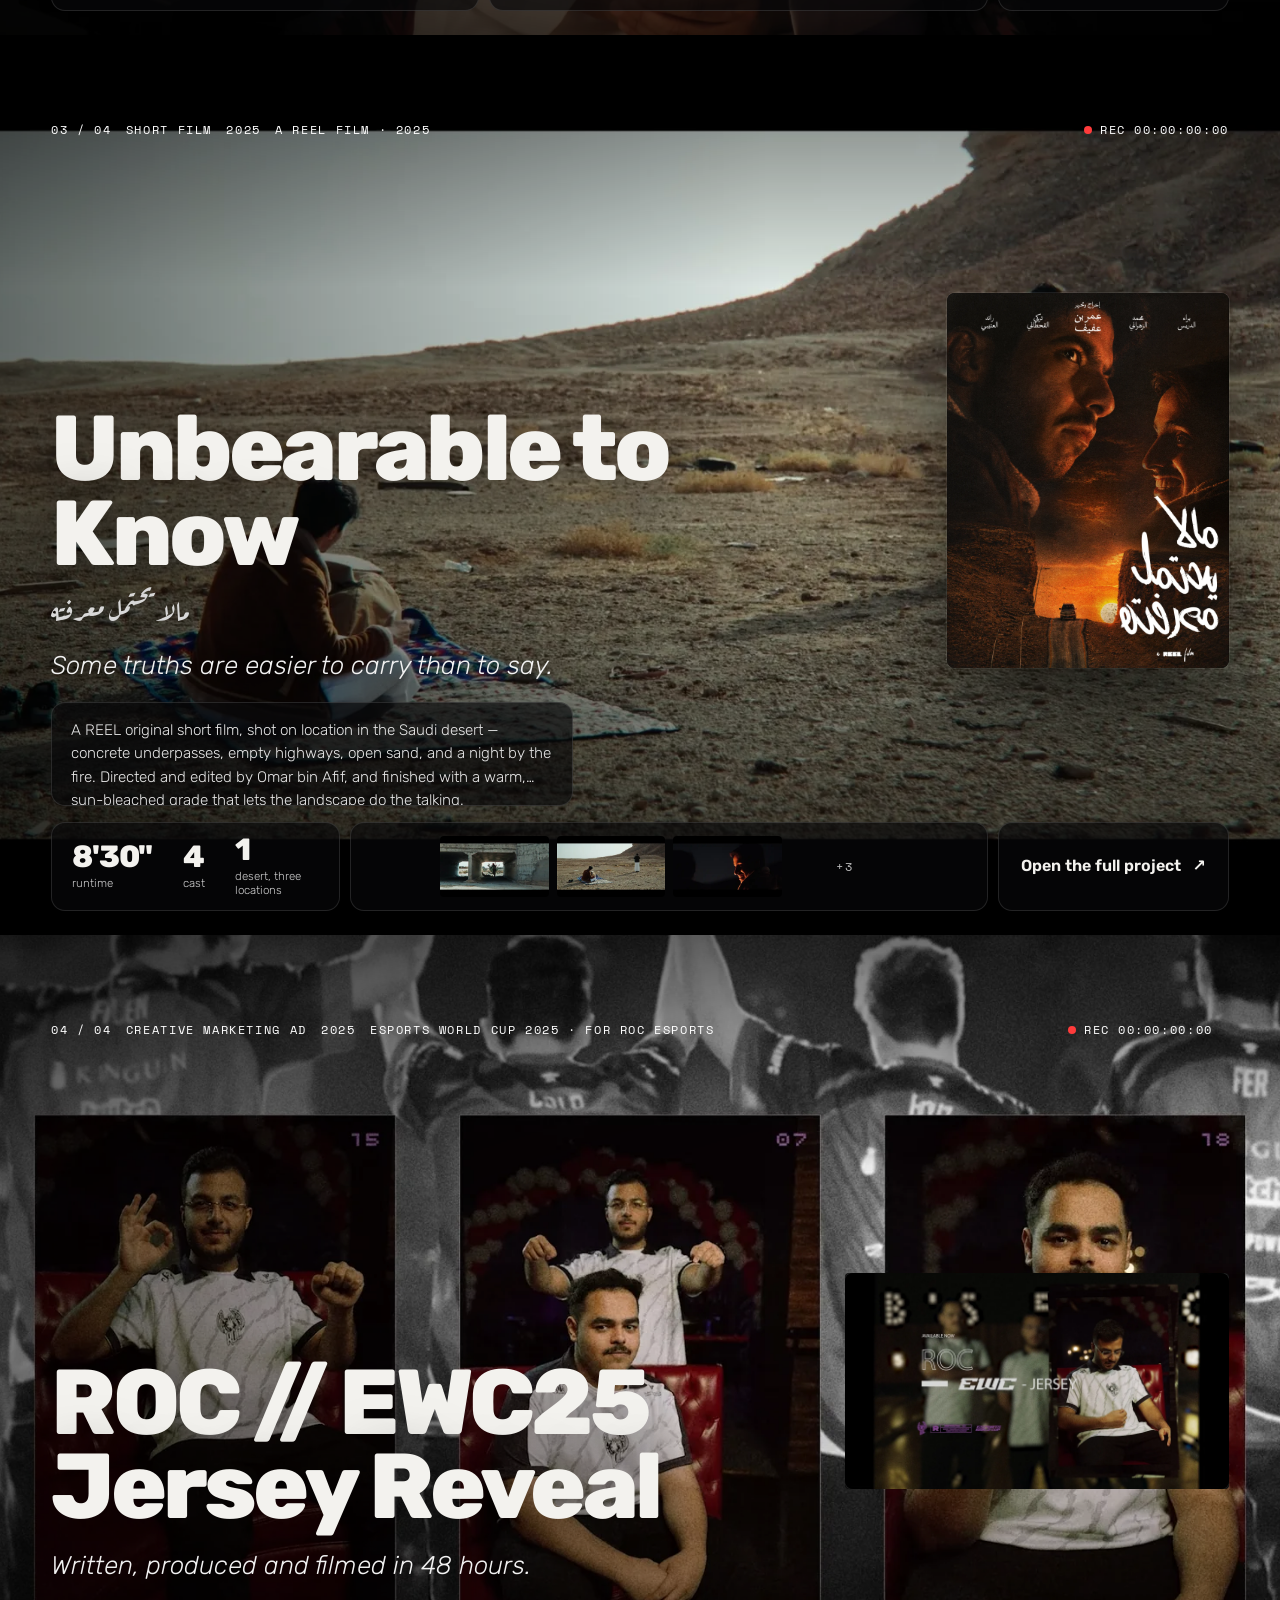
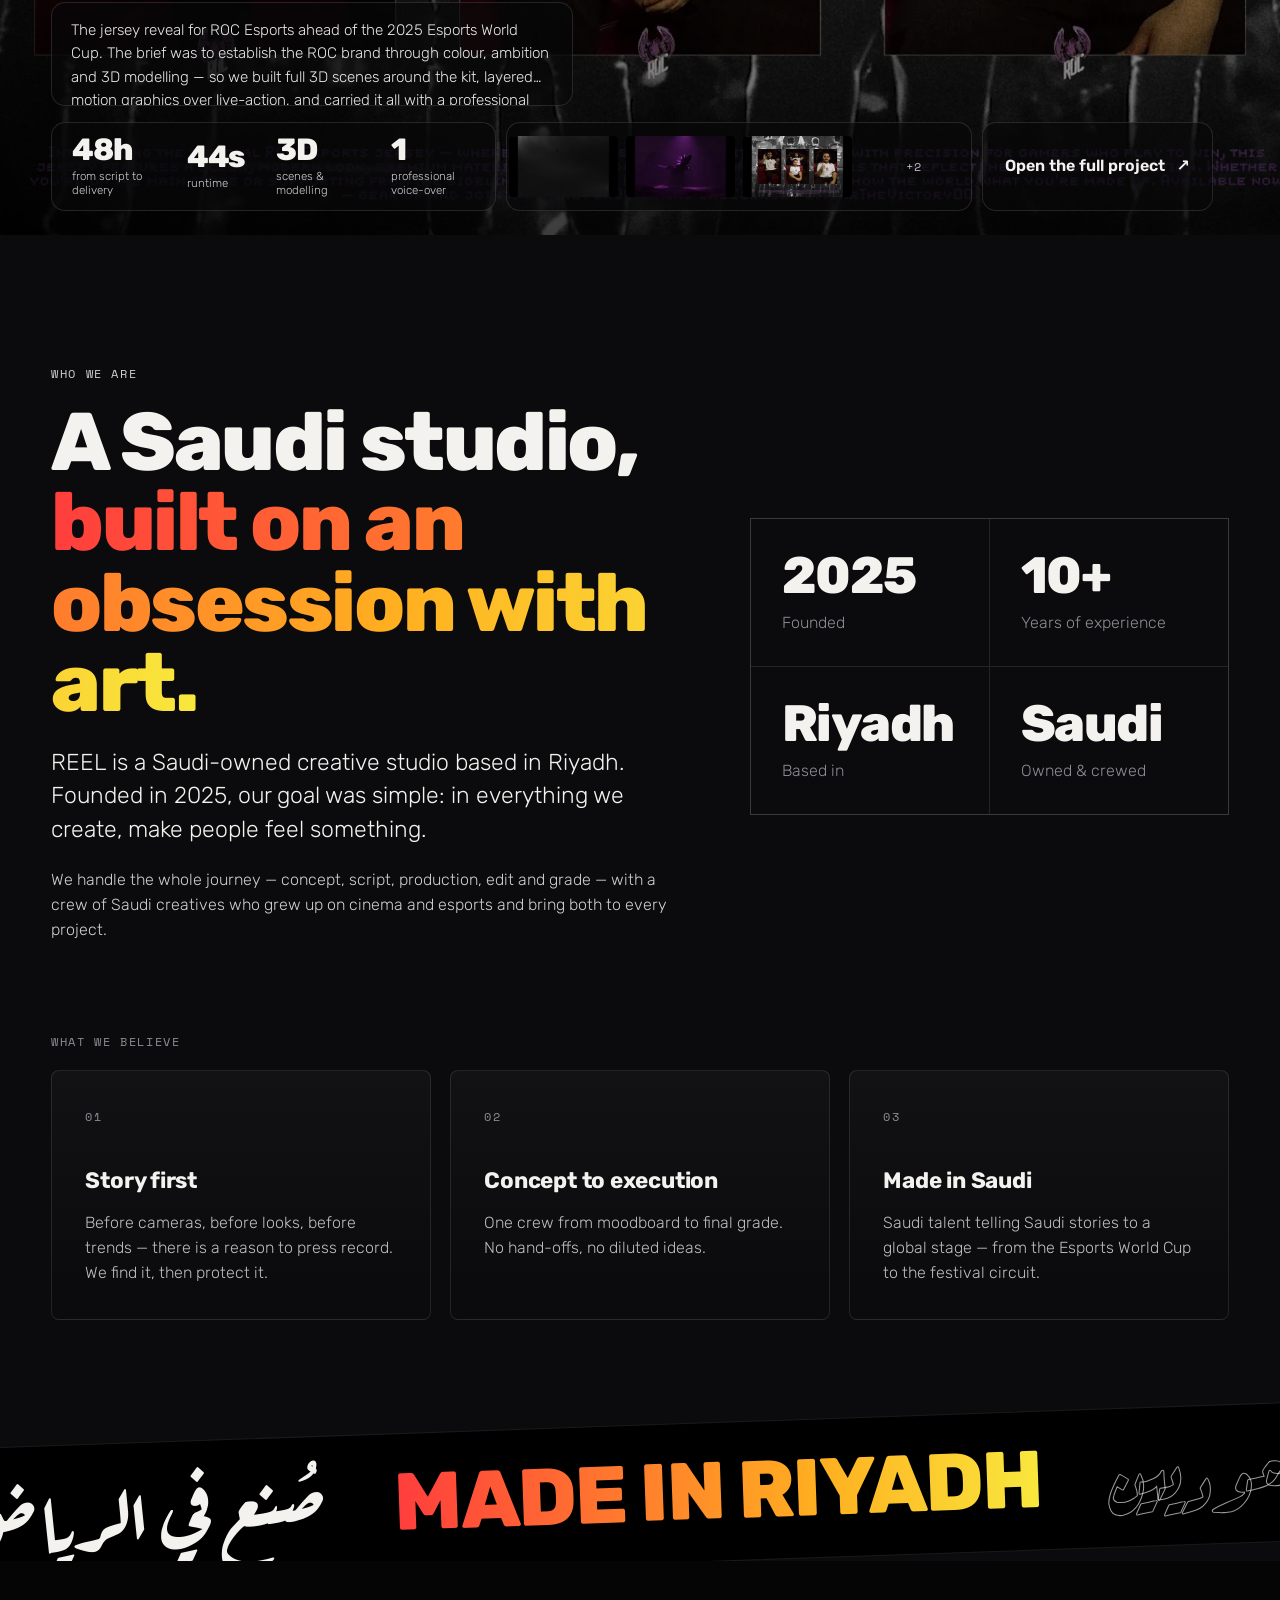
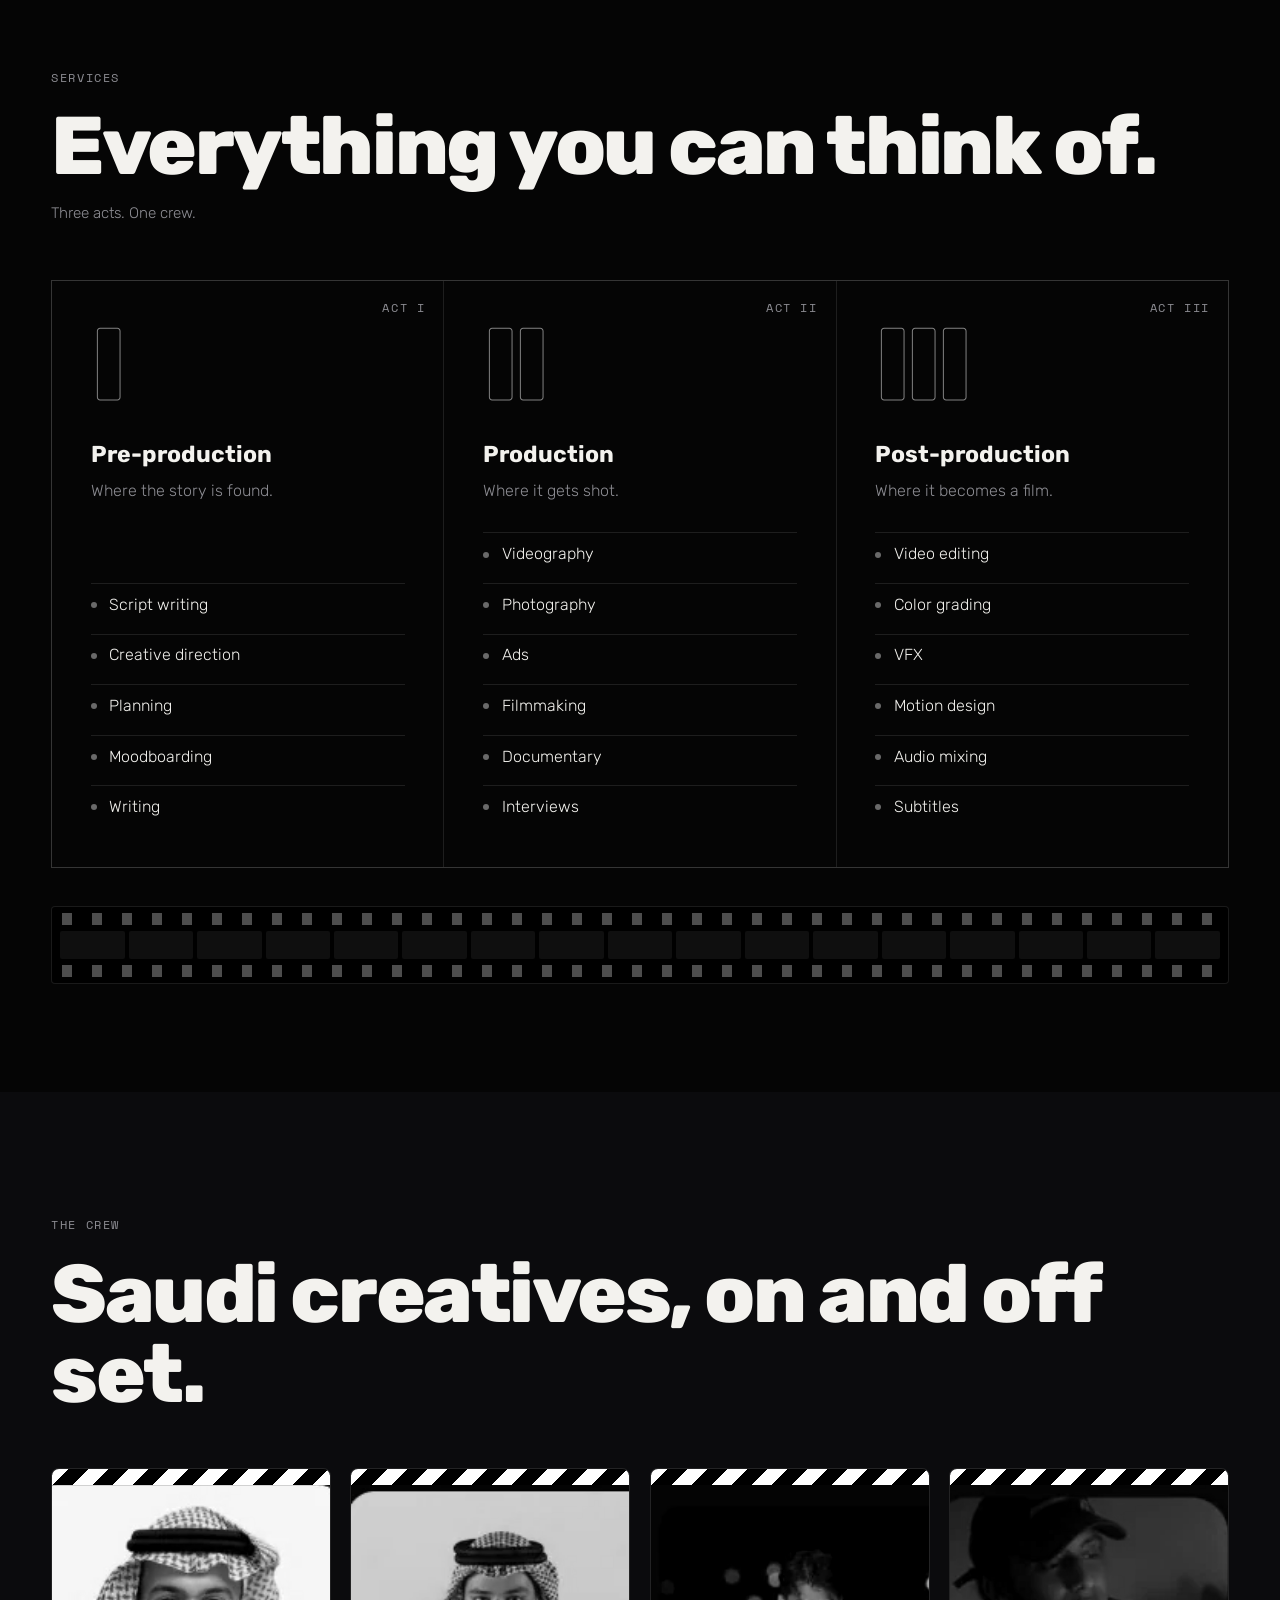
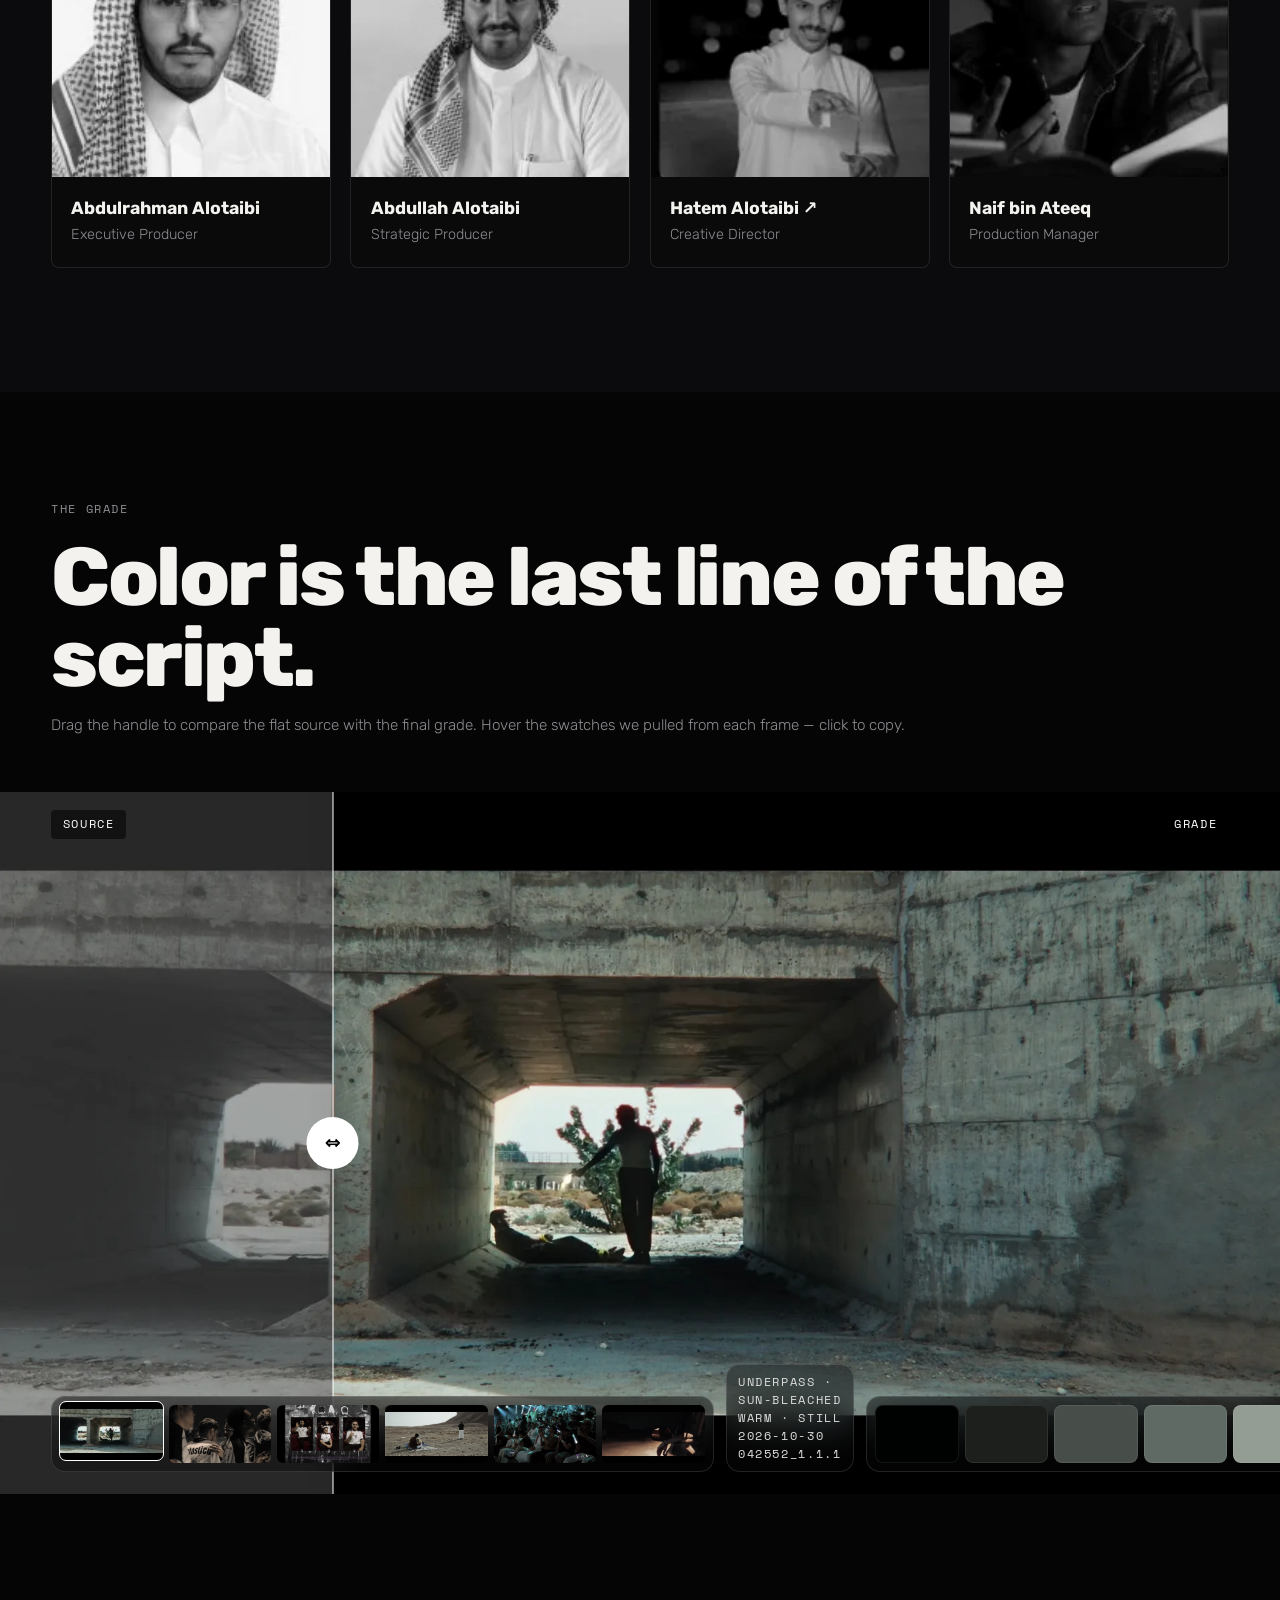
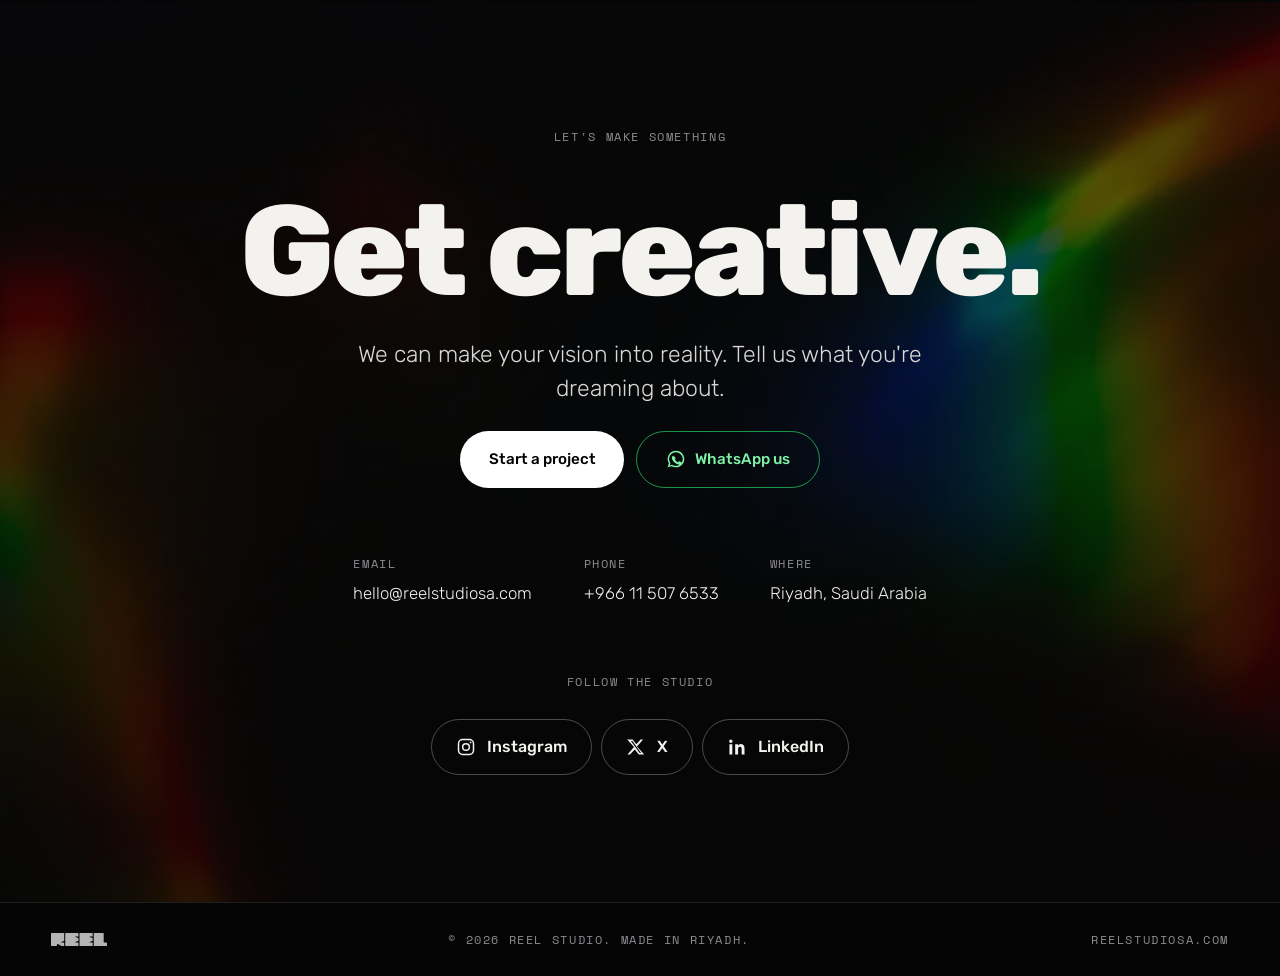
==== commit a9759ef0: "Yara fourth in cast; tighter hero kicker spacing Co-Authored-By: Claude Fable 5.1 <noreply@anthropic" ====
--- a/index.html
+++ b/index.html
@@ -13,7 +13,7 @@
 <link rel="preconnect" href="https://fonts.googleapis.com">
 <link rel="preconnect" href="https://fonts.gstatic.com" crossorigin>
 <link href="https://fonts.googleapis.com/css2?family=Rubik:ital,wght@0,300..900;1,300..900&family=Aref+Ruqaa:wght@400;700&family=Space+Mono:wght@400;700&display=swap" rel="stylesheet">
-<link rel="stylesheet" href="css/style.css?v=14">
+<link rel="stylesheet" href="css/style.css?v=15">
 </head>
 <body>
 
@@ -199,8 +199,8 @@
 <div id="toast" class="mono"></div>
 <div id="shutter" aria-hidden="true"></div>
 
-<script src="js/manifest.js?v=14"></script>
-<script src="js/data.js?v=14"></script>
-<script src="js/app.js?v=14"></script>
+<script src="js/manifest.js?v=15"></script>
+<script src="js/data.js?v=15"></script>
+<script src="js/app.js?v=15"></script>
 </body>
 </html>
--- a/css/style.css
+++ b/css/style.css
@@ -841,3 +841,7 @@
 body.p-snap{scroll-snap-type:none!important}
 
 @media (max-width:760px){#hero .kicker{font-size:.58rem;letter-spacing:.1em;white-space:nowrap}html[dir=rtl] #hero .kicker{font-size:.7rem;letter-spacing:0}}
+
+#hero .kicker{margin-bottom:0}
+.hero-inner{gap:.55rem}
+.hero-logo{margin:.1rem 0 .3rem}
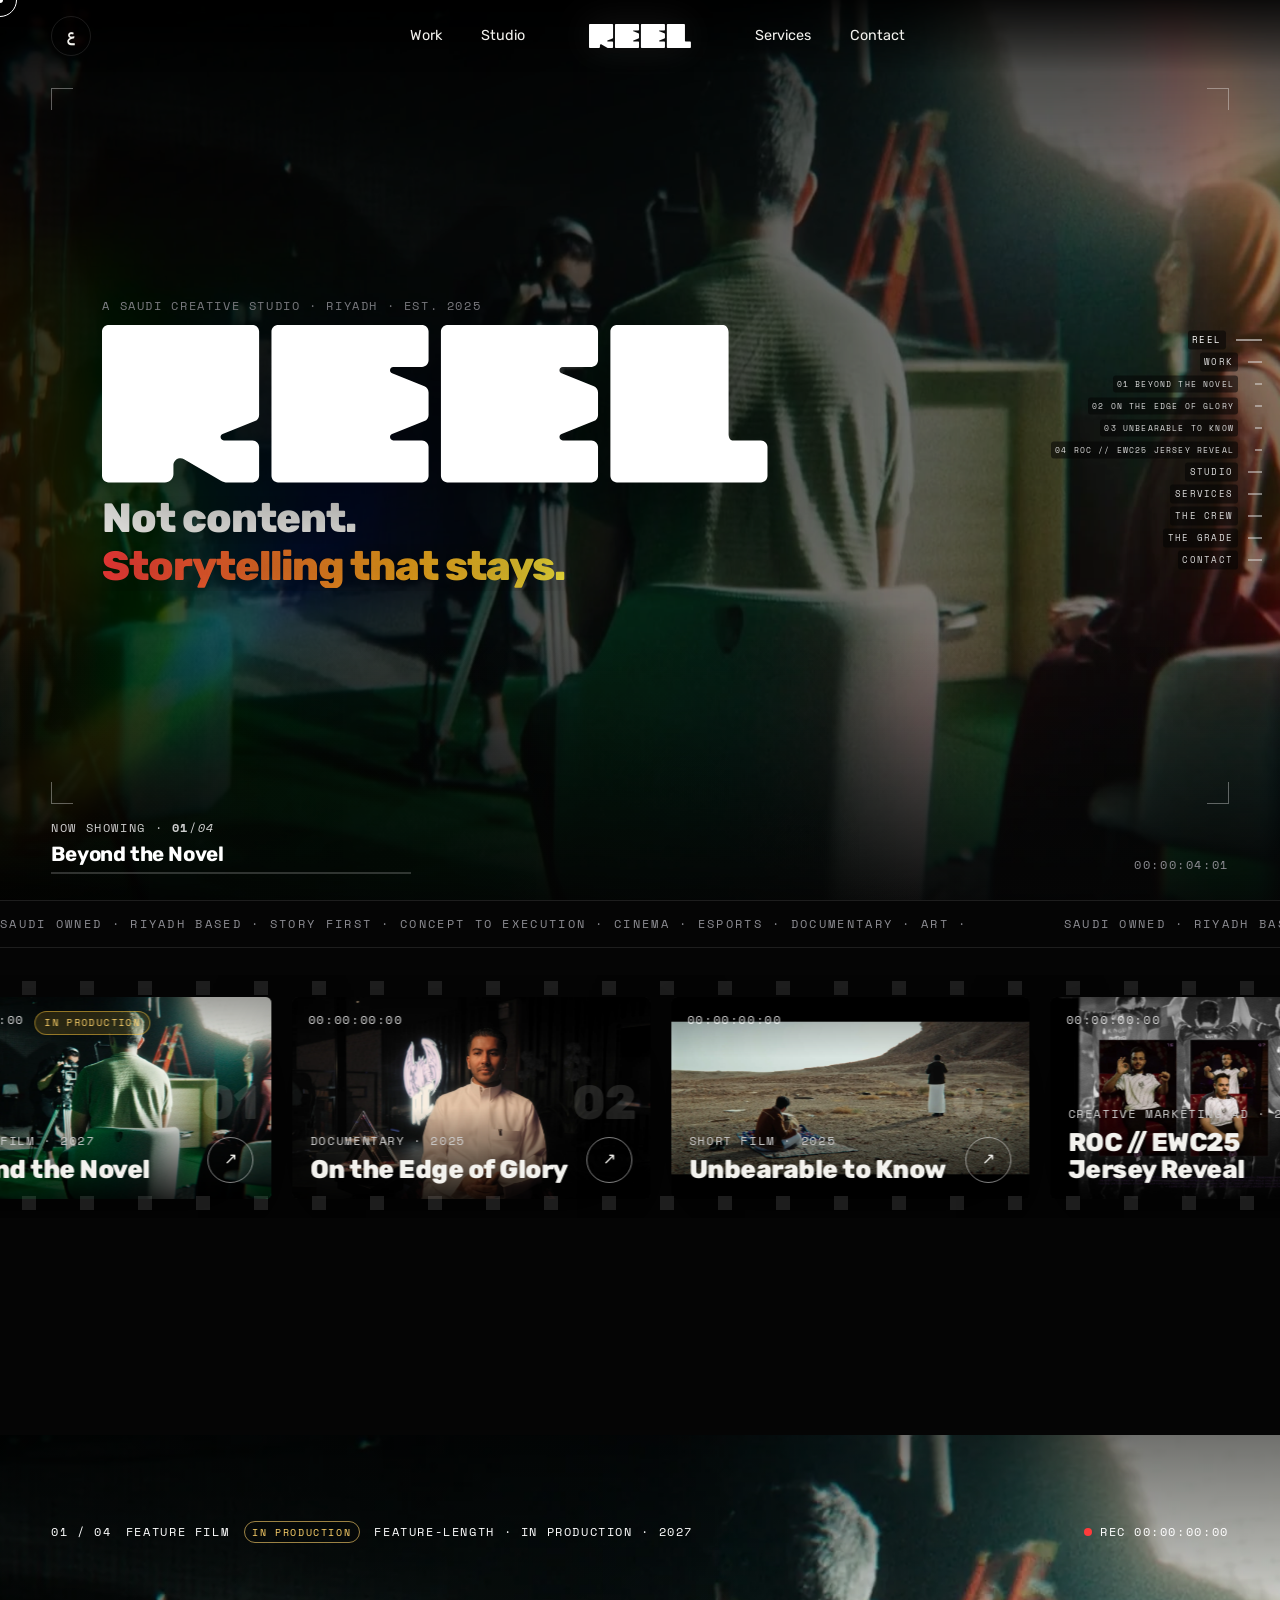
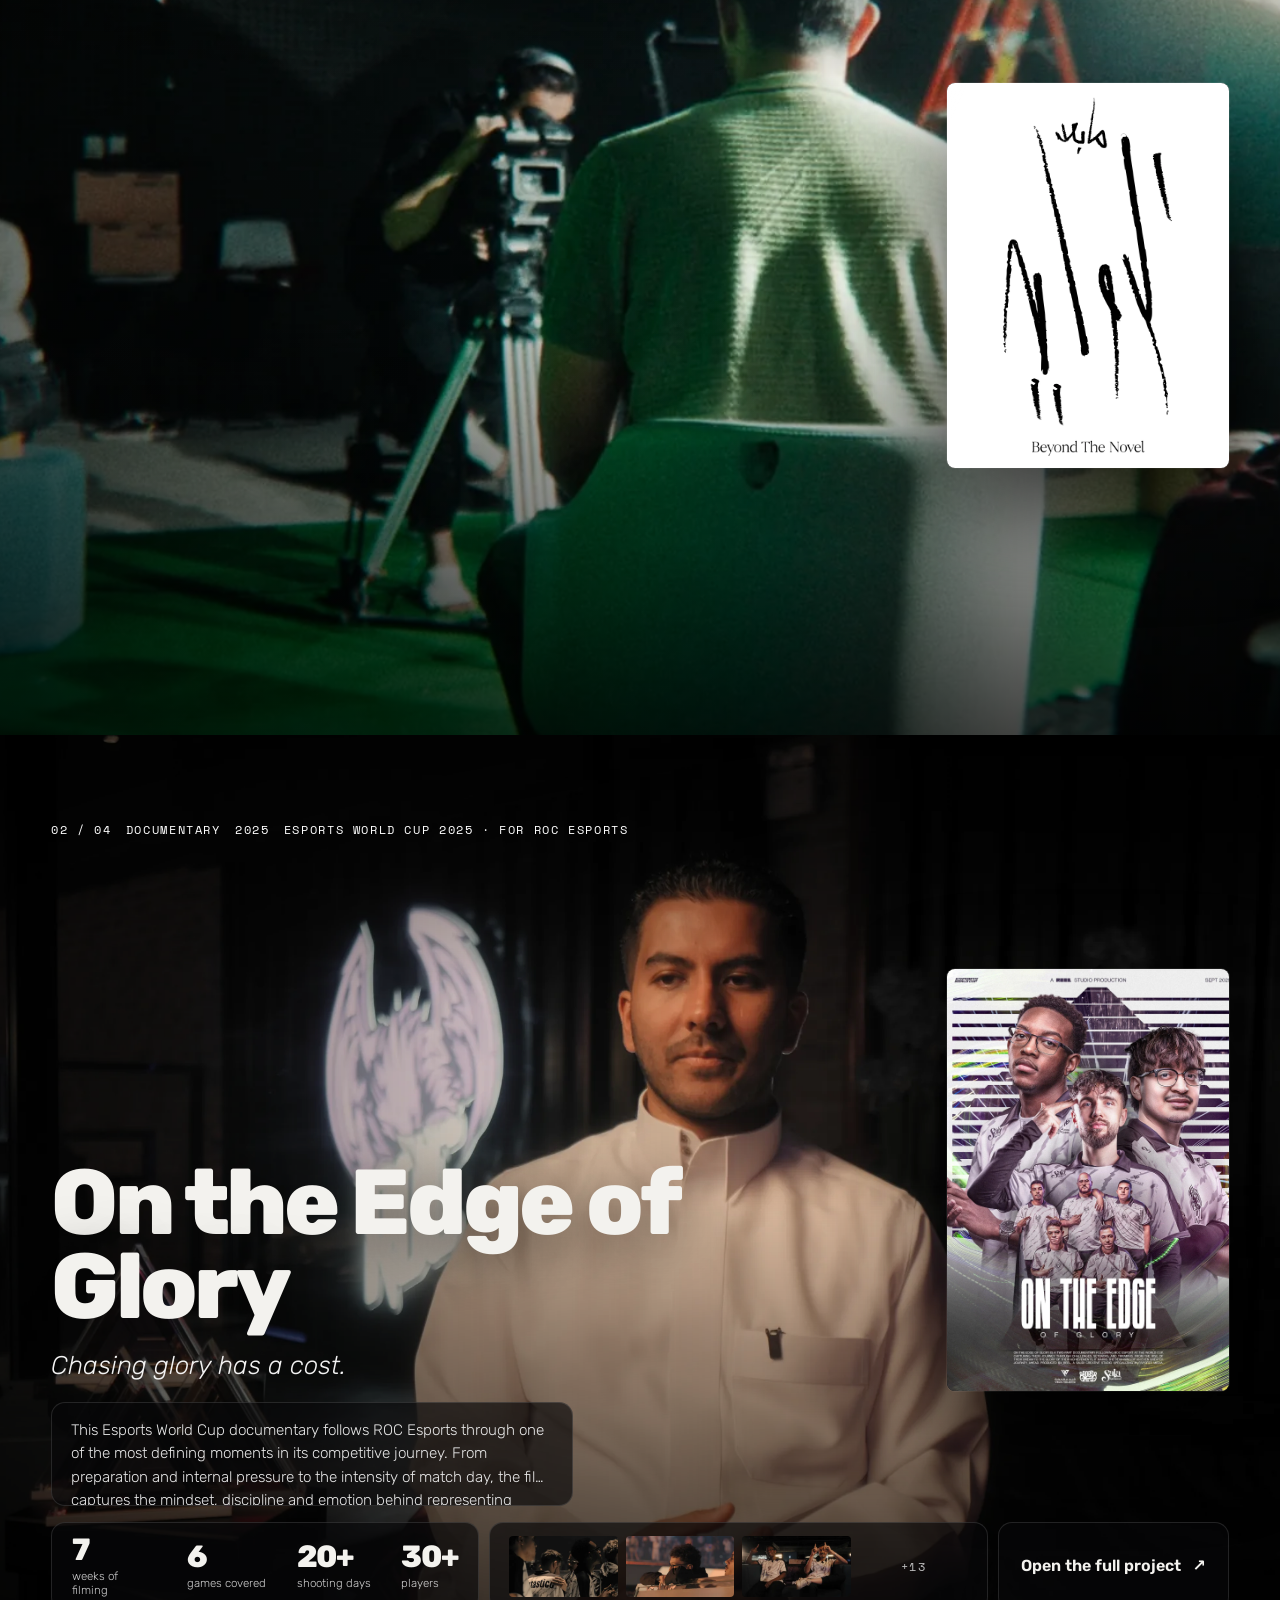
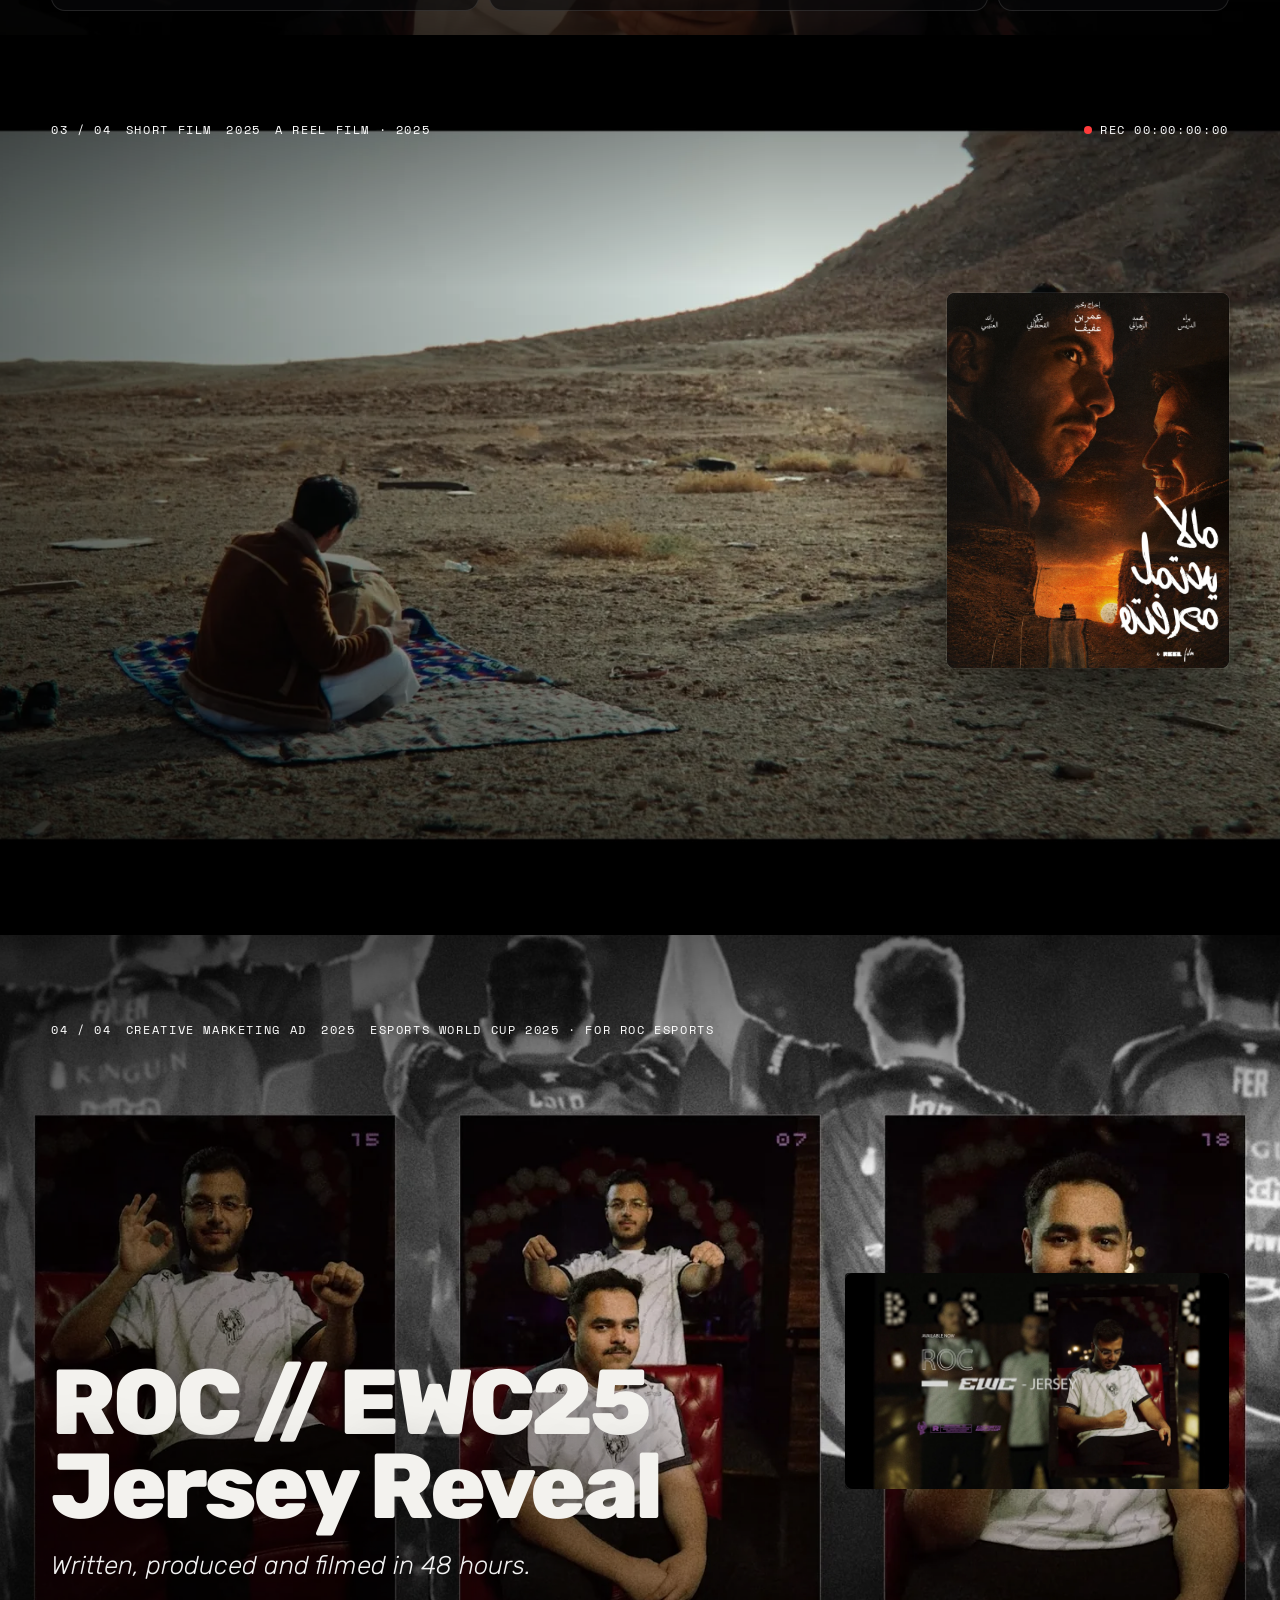
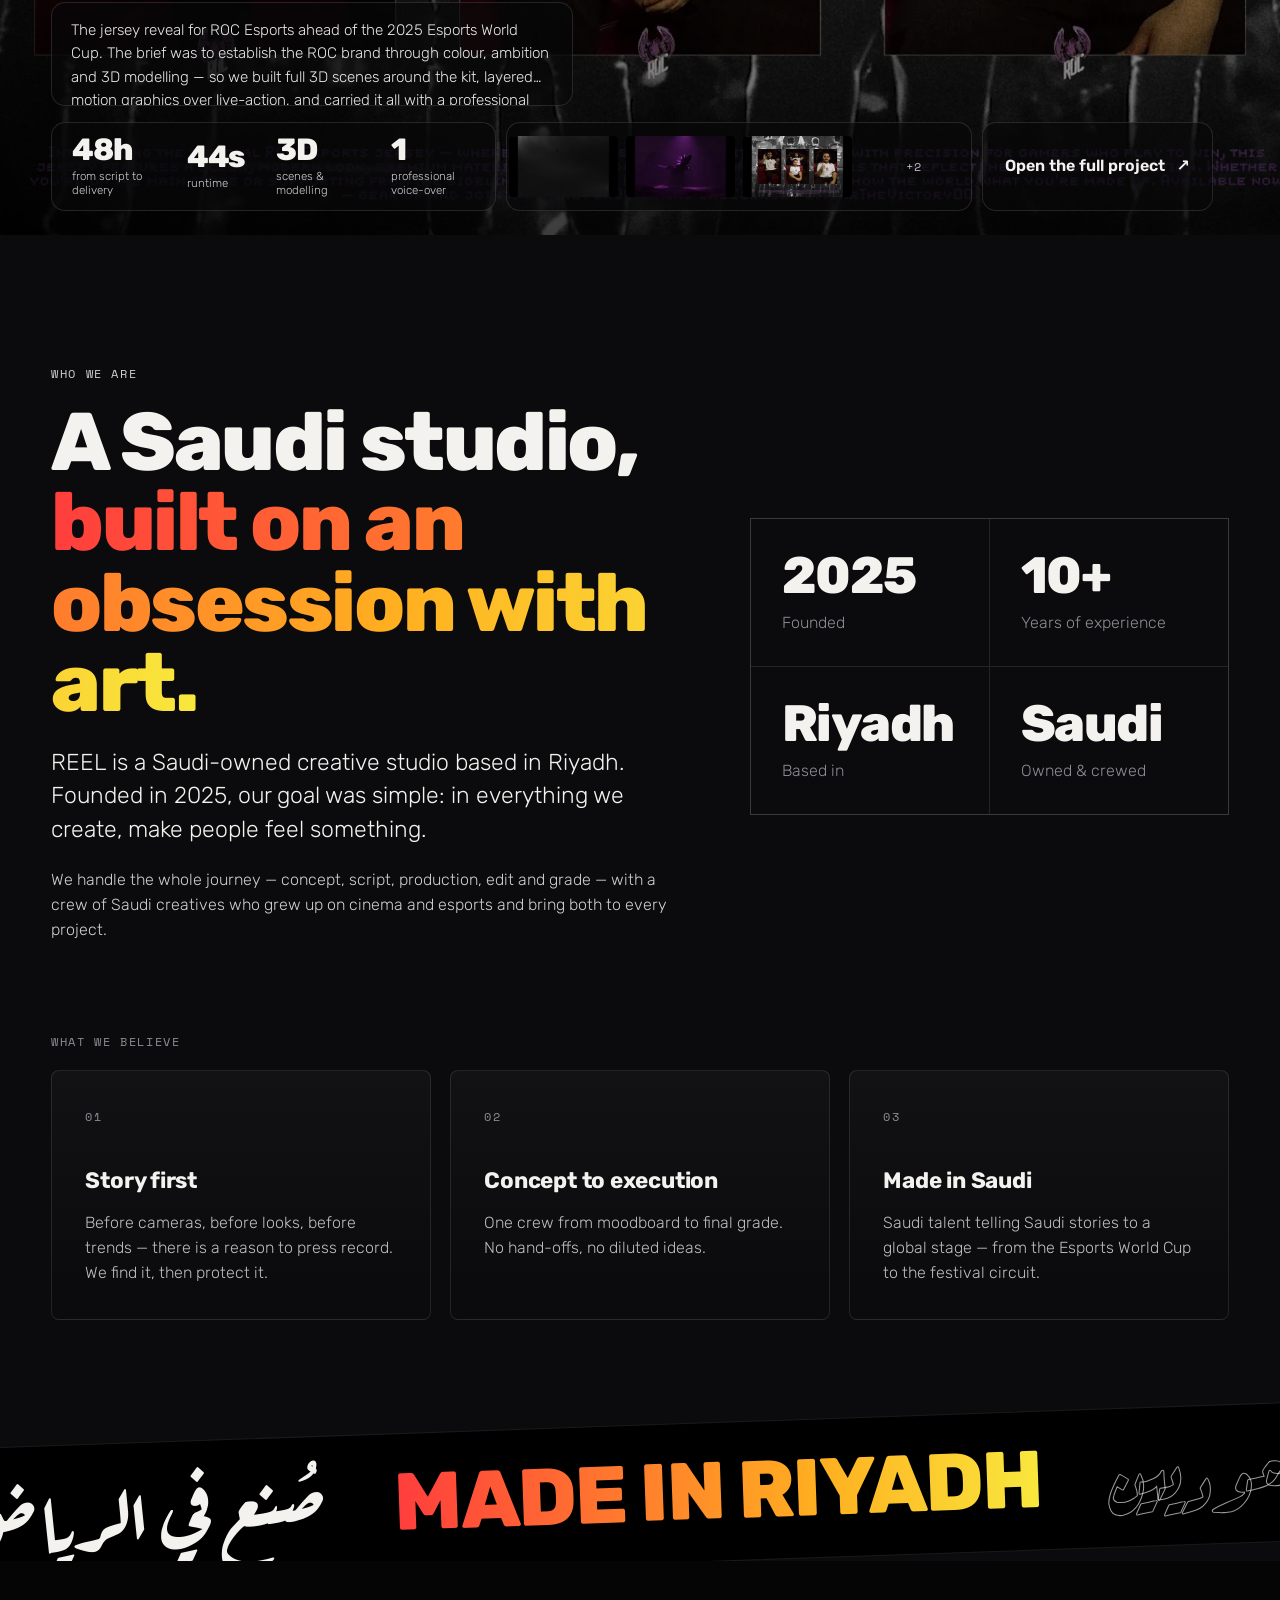
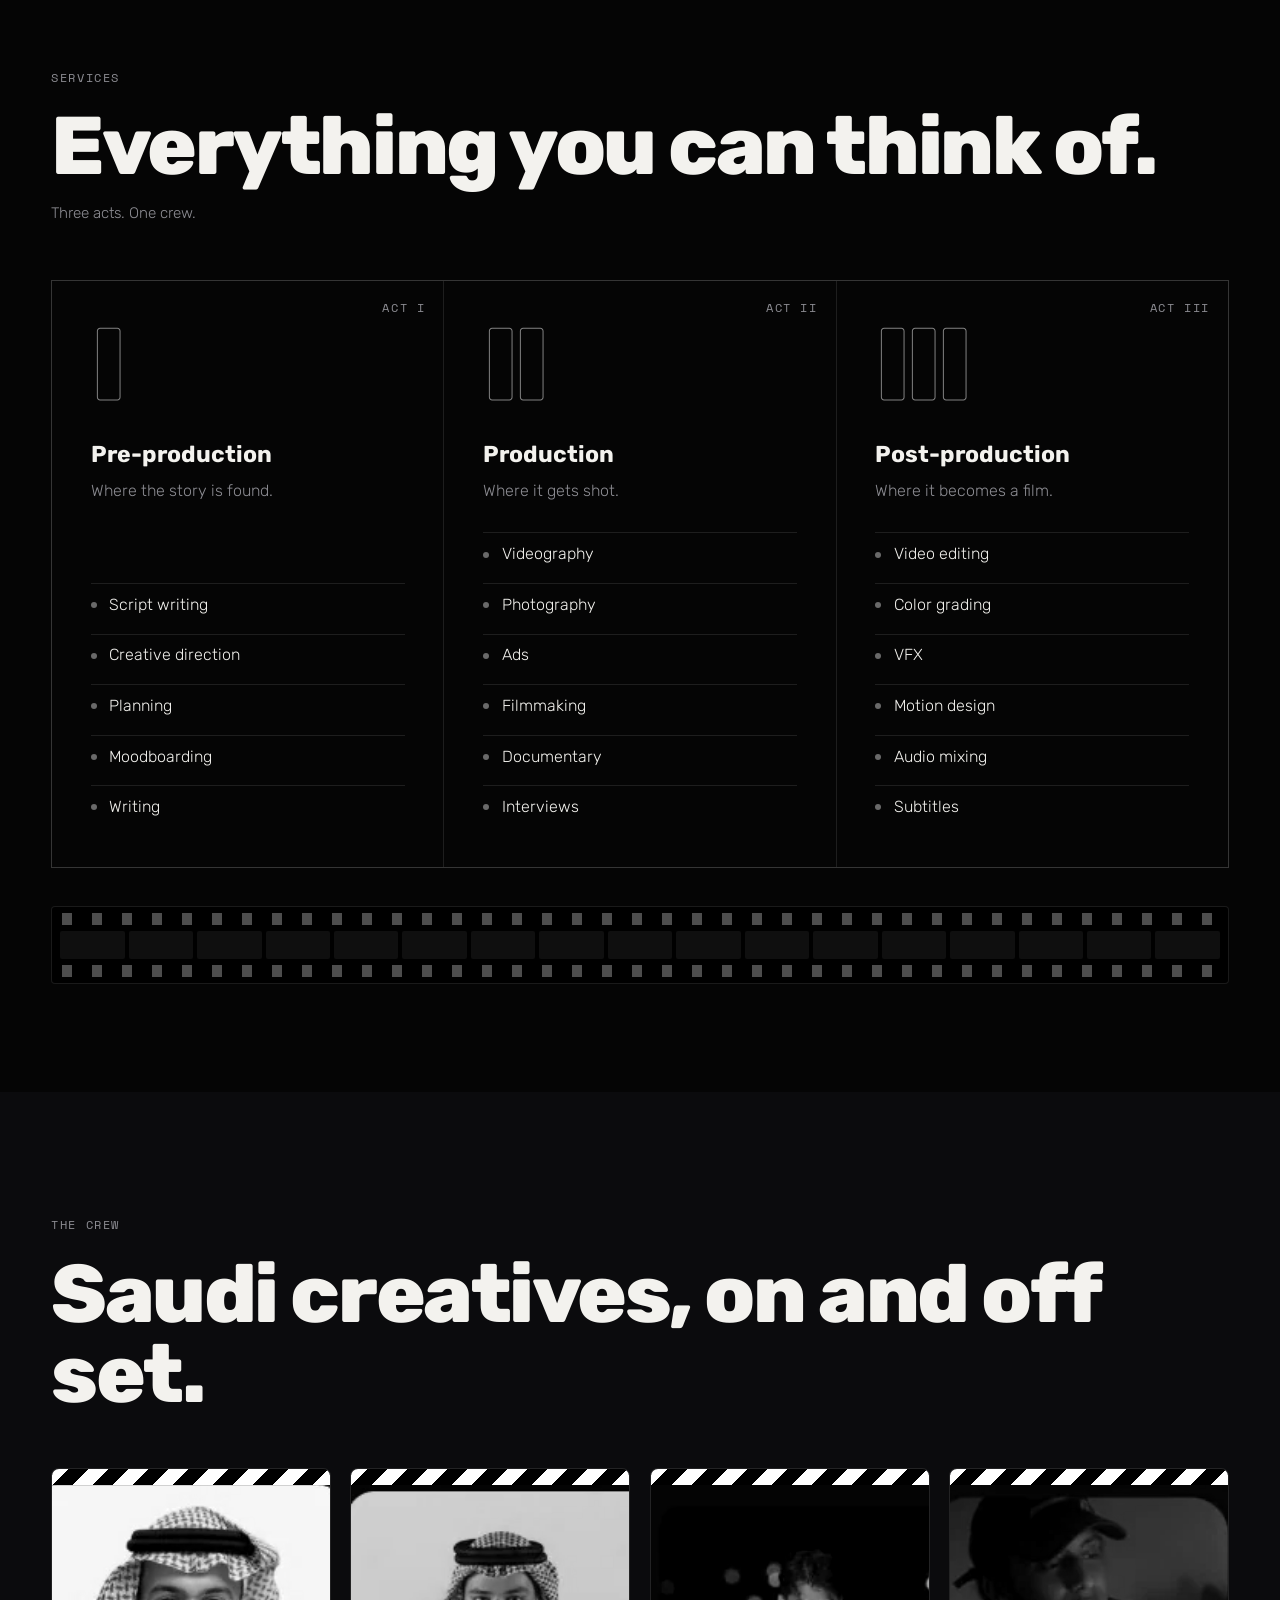
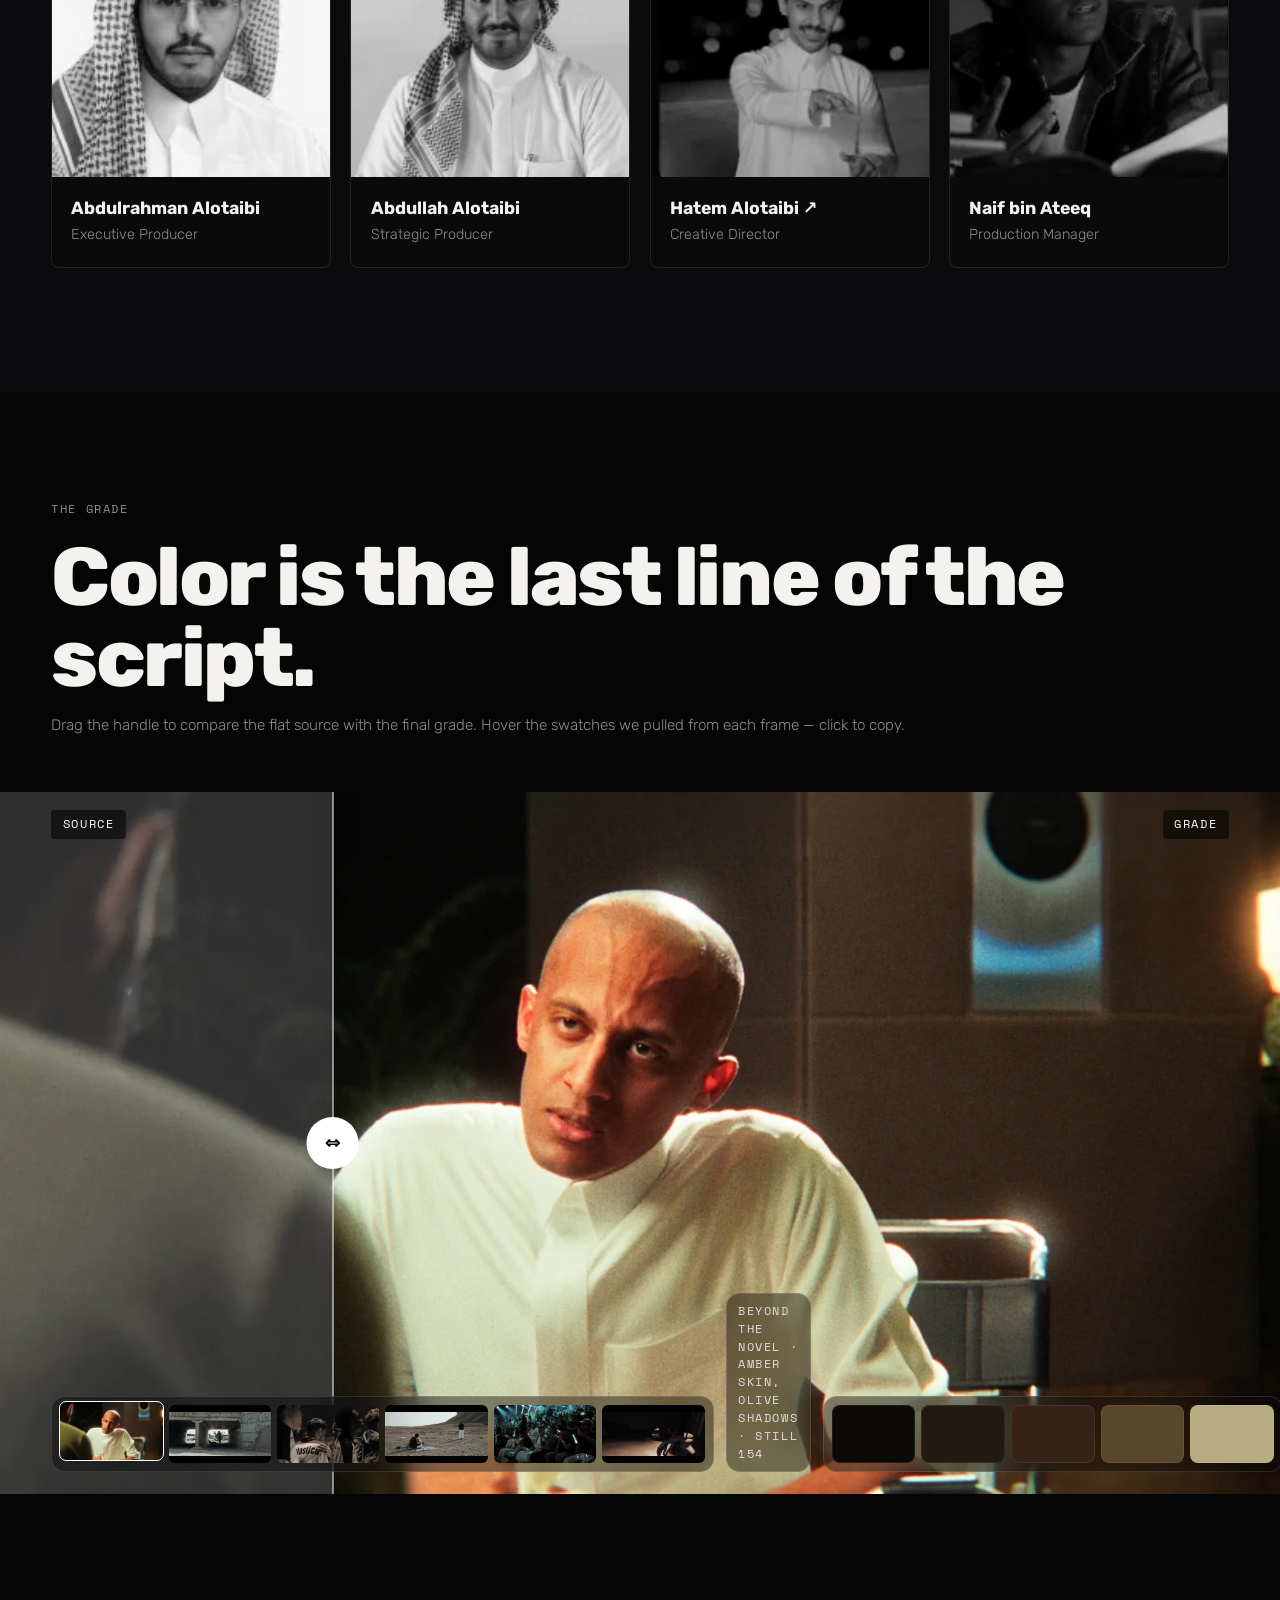
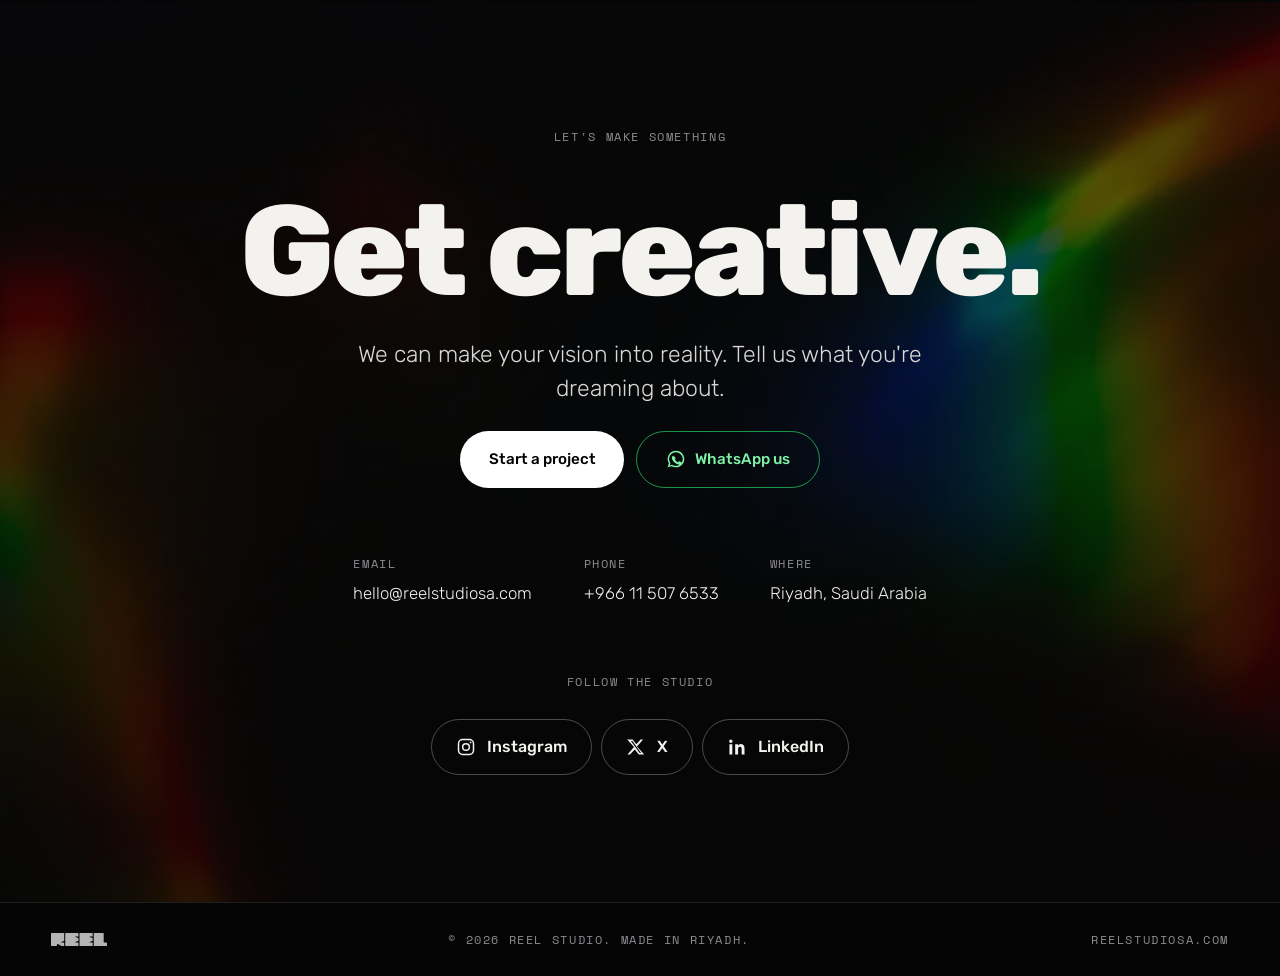
==== commit 63e50714: "Link-preview cards styled like the hero; feature still 154 leads the grade lab - 1200x630 Open Graph" ====
--- a/index.html
+++ b/index.html
@@ -5,15 +5,27 @@
 <meta name="viewport" content="width=device-width, initial-scale=1, viewport-fit=cover">
 <title>REEL | Saudi creative studio</title>
 <meta name="description" content="REEL is a Saudi-owned creative studio in Riyadh. Film, documentary and campaigns — written, shot, graded and delivered by Saudi creatives.">
+<meta property="og:type" content="website">
+<meta property="og:site_name" content="REEL">
+<meta property="og:url" content="https://reelstudiosa.com/">
 <meta property="og:title" content="REEL | Saudi creative studio">
-<meta property="og:description" content="Not content. Storytelling that stays.">
-<meta property="og:image" content="assets/video/showreel-poster.jpg">
+<meta property="og:description" content="Not content. Storytelling that stays. A Saudi creative studio in Riyadh.">
+<meta property="og:image" content="https://reelstudiosa.com/assets/img/og/home.jpg?v=2">
+<meta property="og:image:secure_url" content="https://reelstudiosa.com/assets/img/og/home.jpg?v=2">
+<meta property="og:image:type" content="image/jpeg">
+<meta property="og:image:width" content="1200">
+<meta property="og:image:height" content="630">
+<meta property="og:image:alt" content="REEL | Not content. Storytelling that stays.">
+<meta name="twitter:card" content="summary_large_image">
+<meta name="twitter:title" content="REEL | Saudi creative studio">
+<meta name="twitter:description" content="Not content. Storytelling that stays.">
+<meta name="twitter:image" content="https://reelstudiosa.com/assets/img/og/home.jpg?v=2">
 <meta name="theme-color" content="#050505">
 <link rel="icon" href="assets/img/favicon.svg" type="image/svg+xml">
 <link rel="preconnect" href="https://fonts.googleapis.com">
 <link rel="preconnect" href="https://fonts.gstatic.com" crossorigin>
 <link href="https://fonts.googleapis.com/css2?family=Rubik:ital,wght@0,300..900;1,300..900&family=Aref+Ruqaa:wght@400;700&family=Space+Mono:wght@400;700&display=swap" rel="stylesheet">
-<link rel="stylesheet" href="css/style.css?v=15">
+<link rel="stylesheet" href="css/style.css?v=16">
 </head>
 <body>
 
@@ -199,8 +211,8 @@
 <div id="toast" class="mono"></div>
 <div id="shutter" aria-hidden="true"></div>
 
-<script src="js/manifest.js?v=15"></script>
-<script src="js/data.js?v=15"></script>
-<script src="js/app.js?v=15"></script>
+<script src="js/manifest.js?v=16"></script>
+<script src="js/data.js?v=16"></script>
+<script src="js/app.js?v=16"></script>
 </body>
 </html>
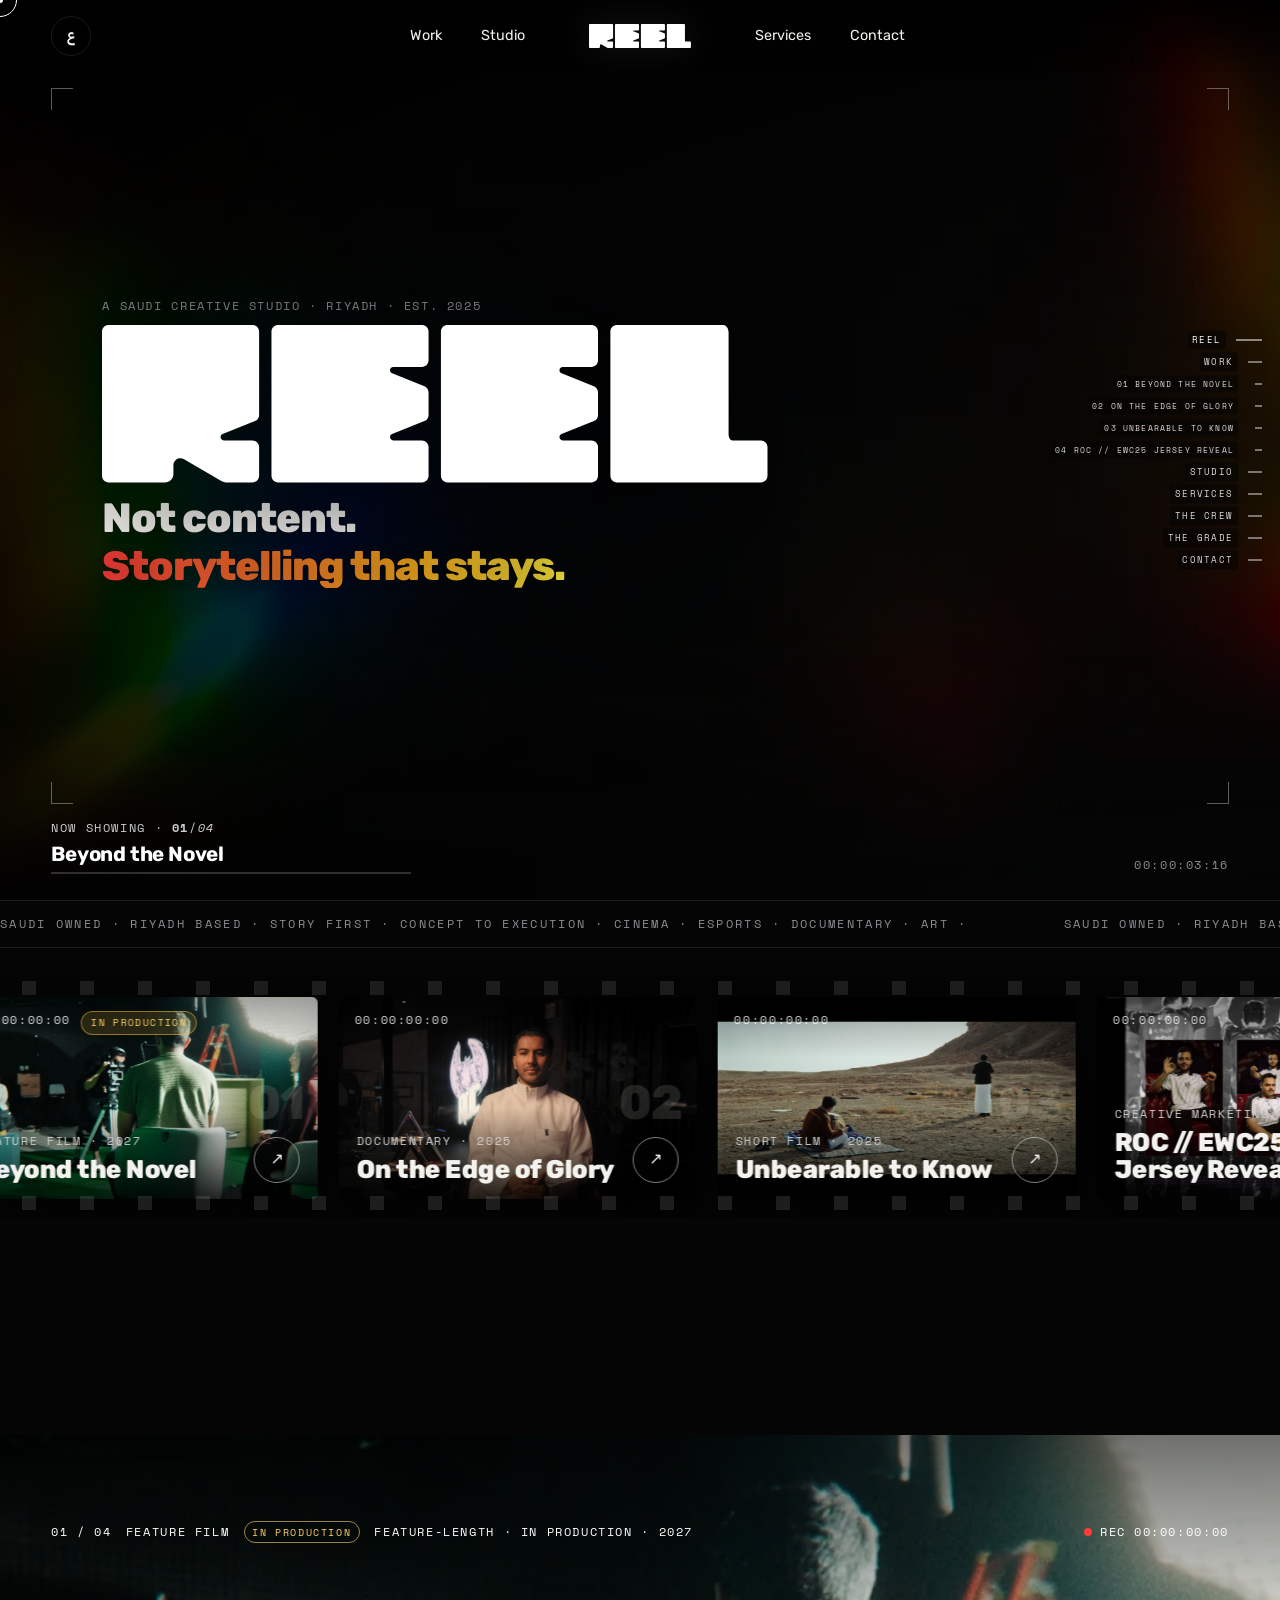
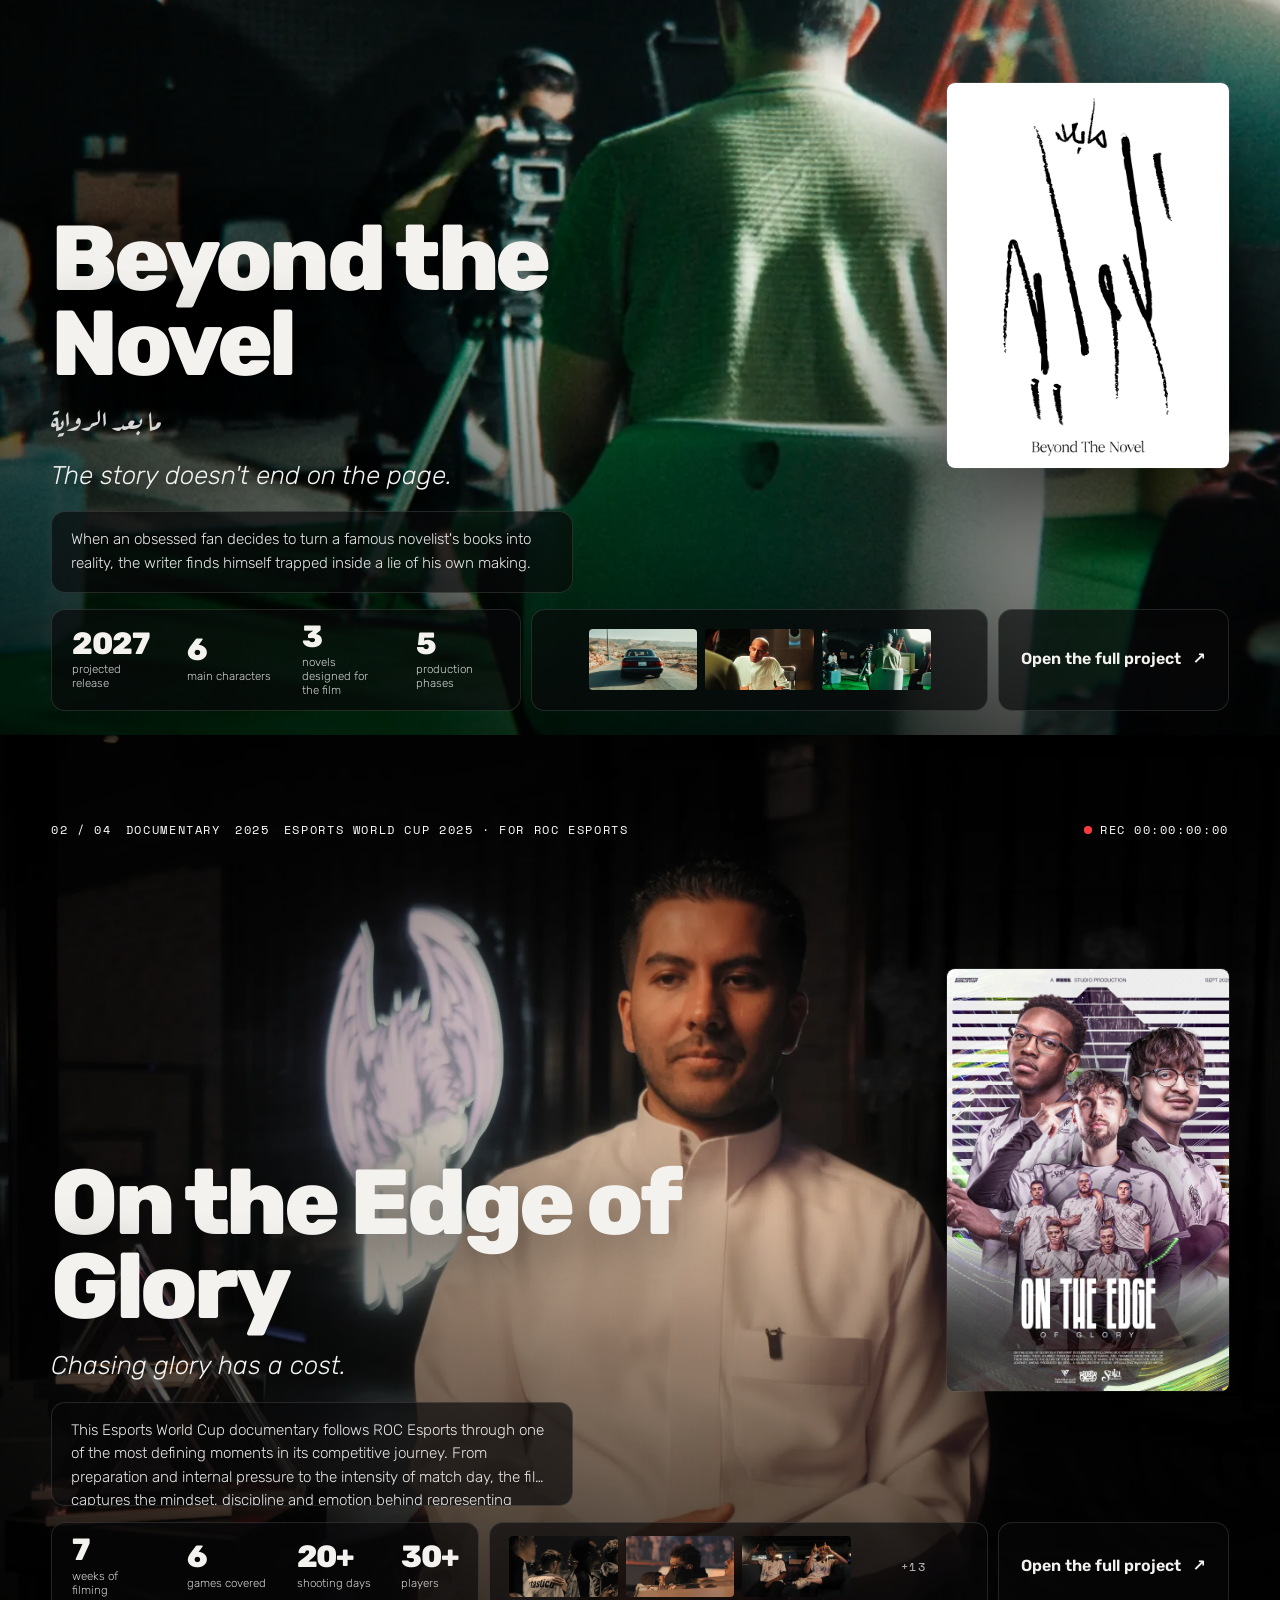
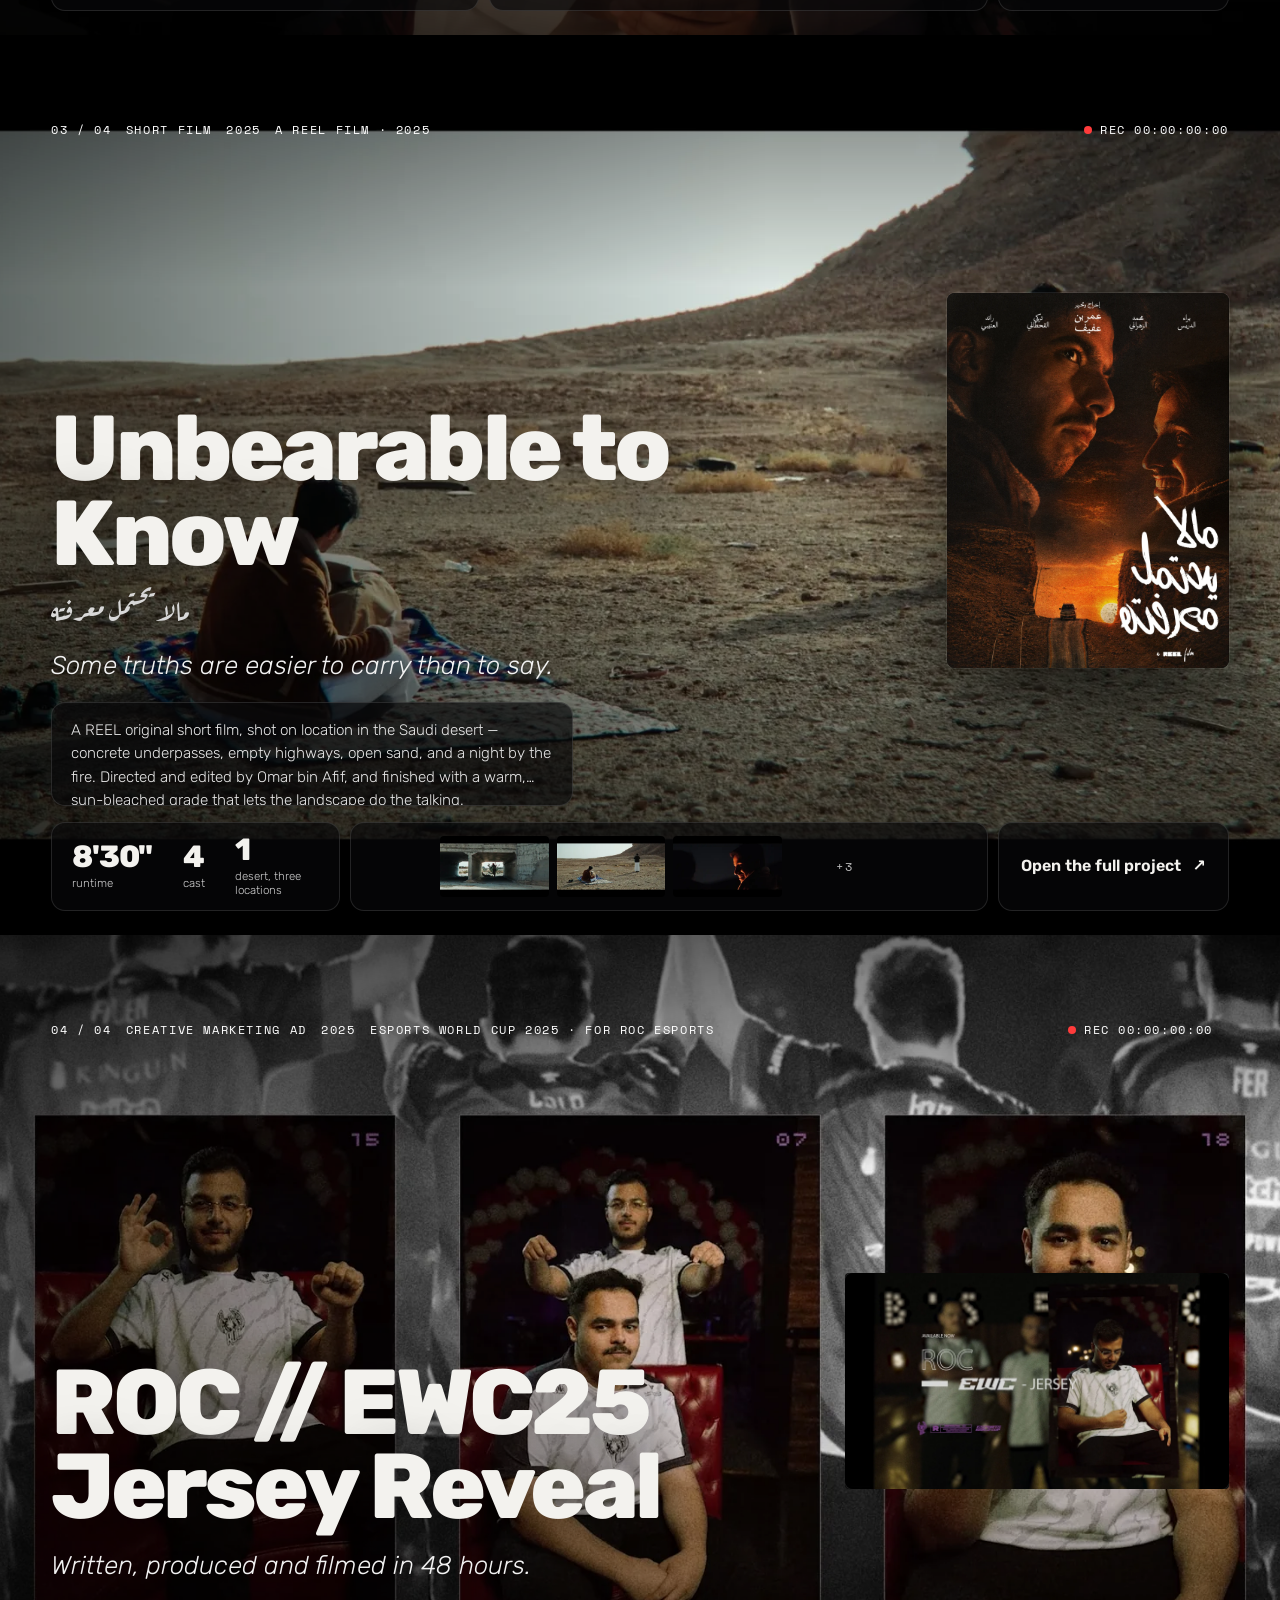
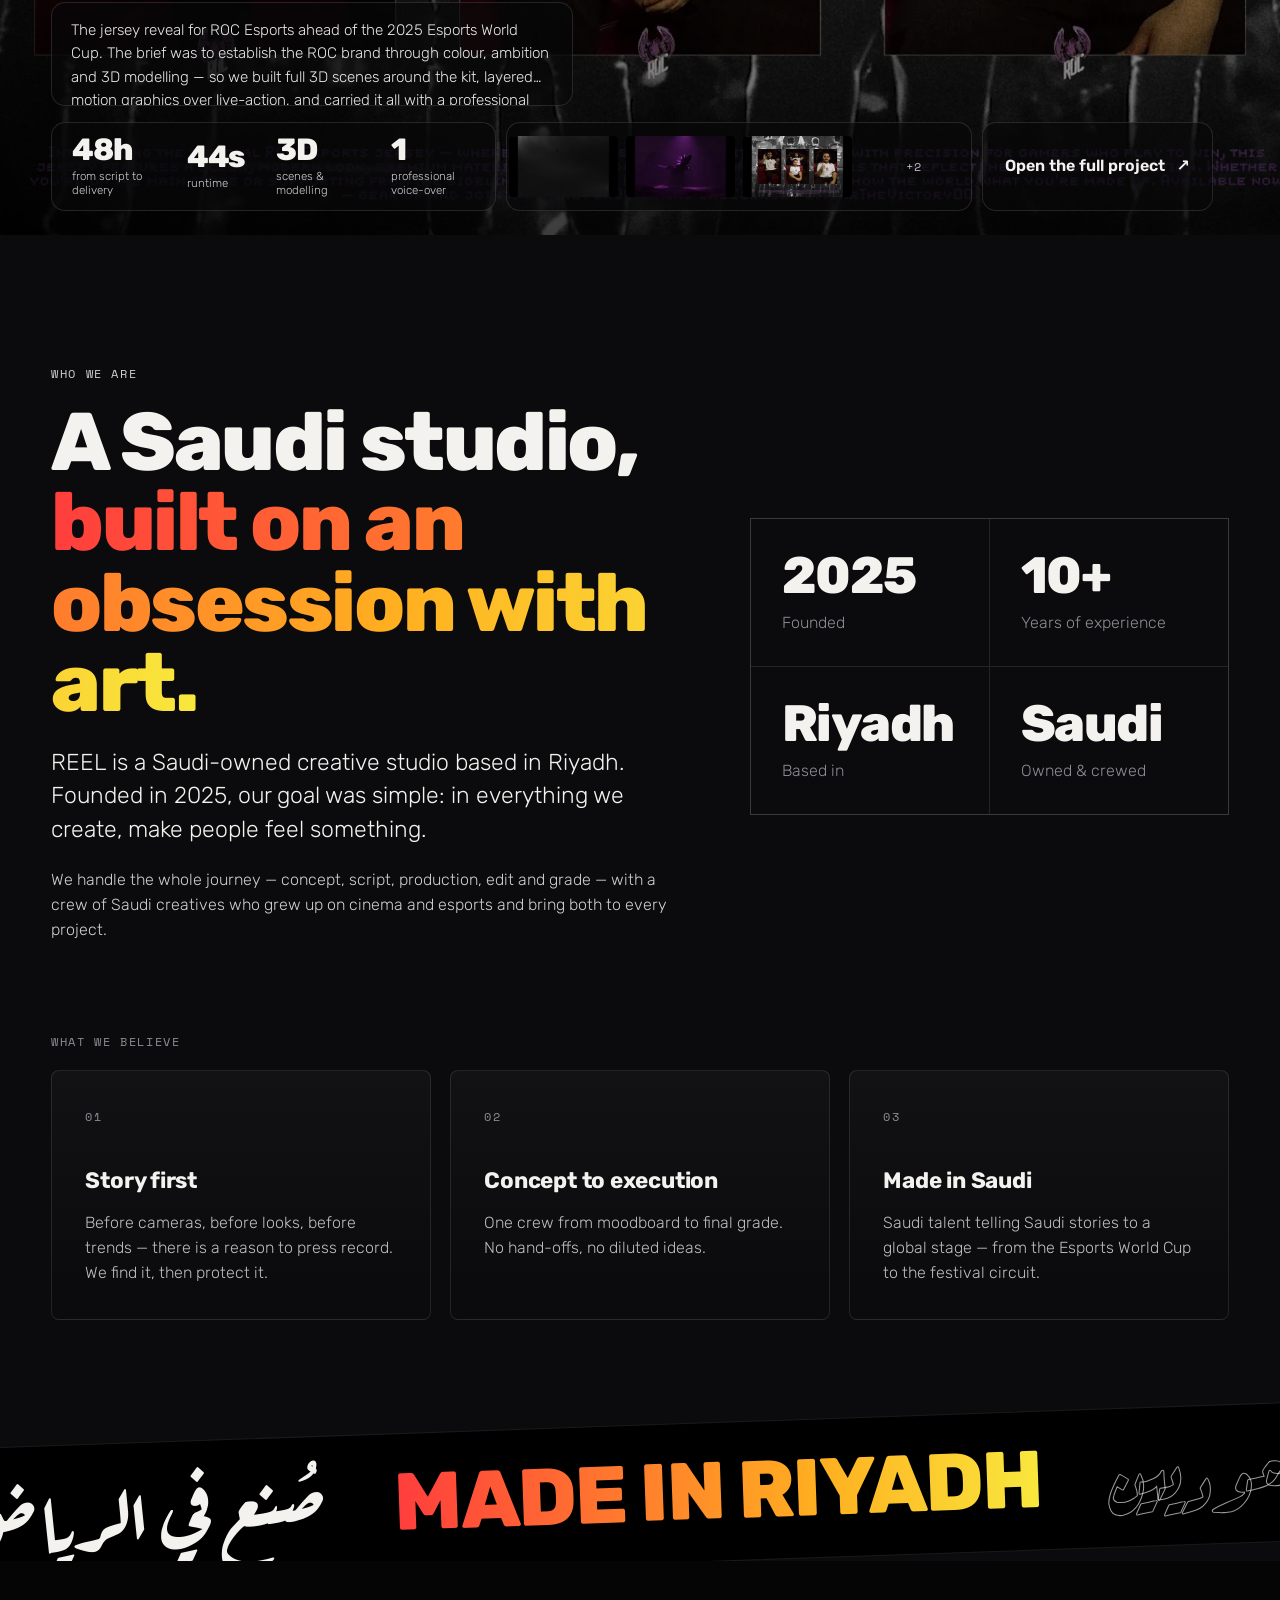
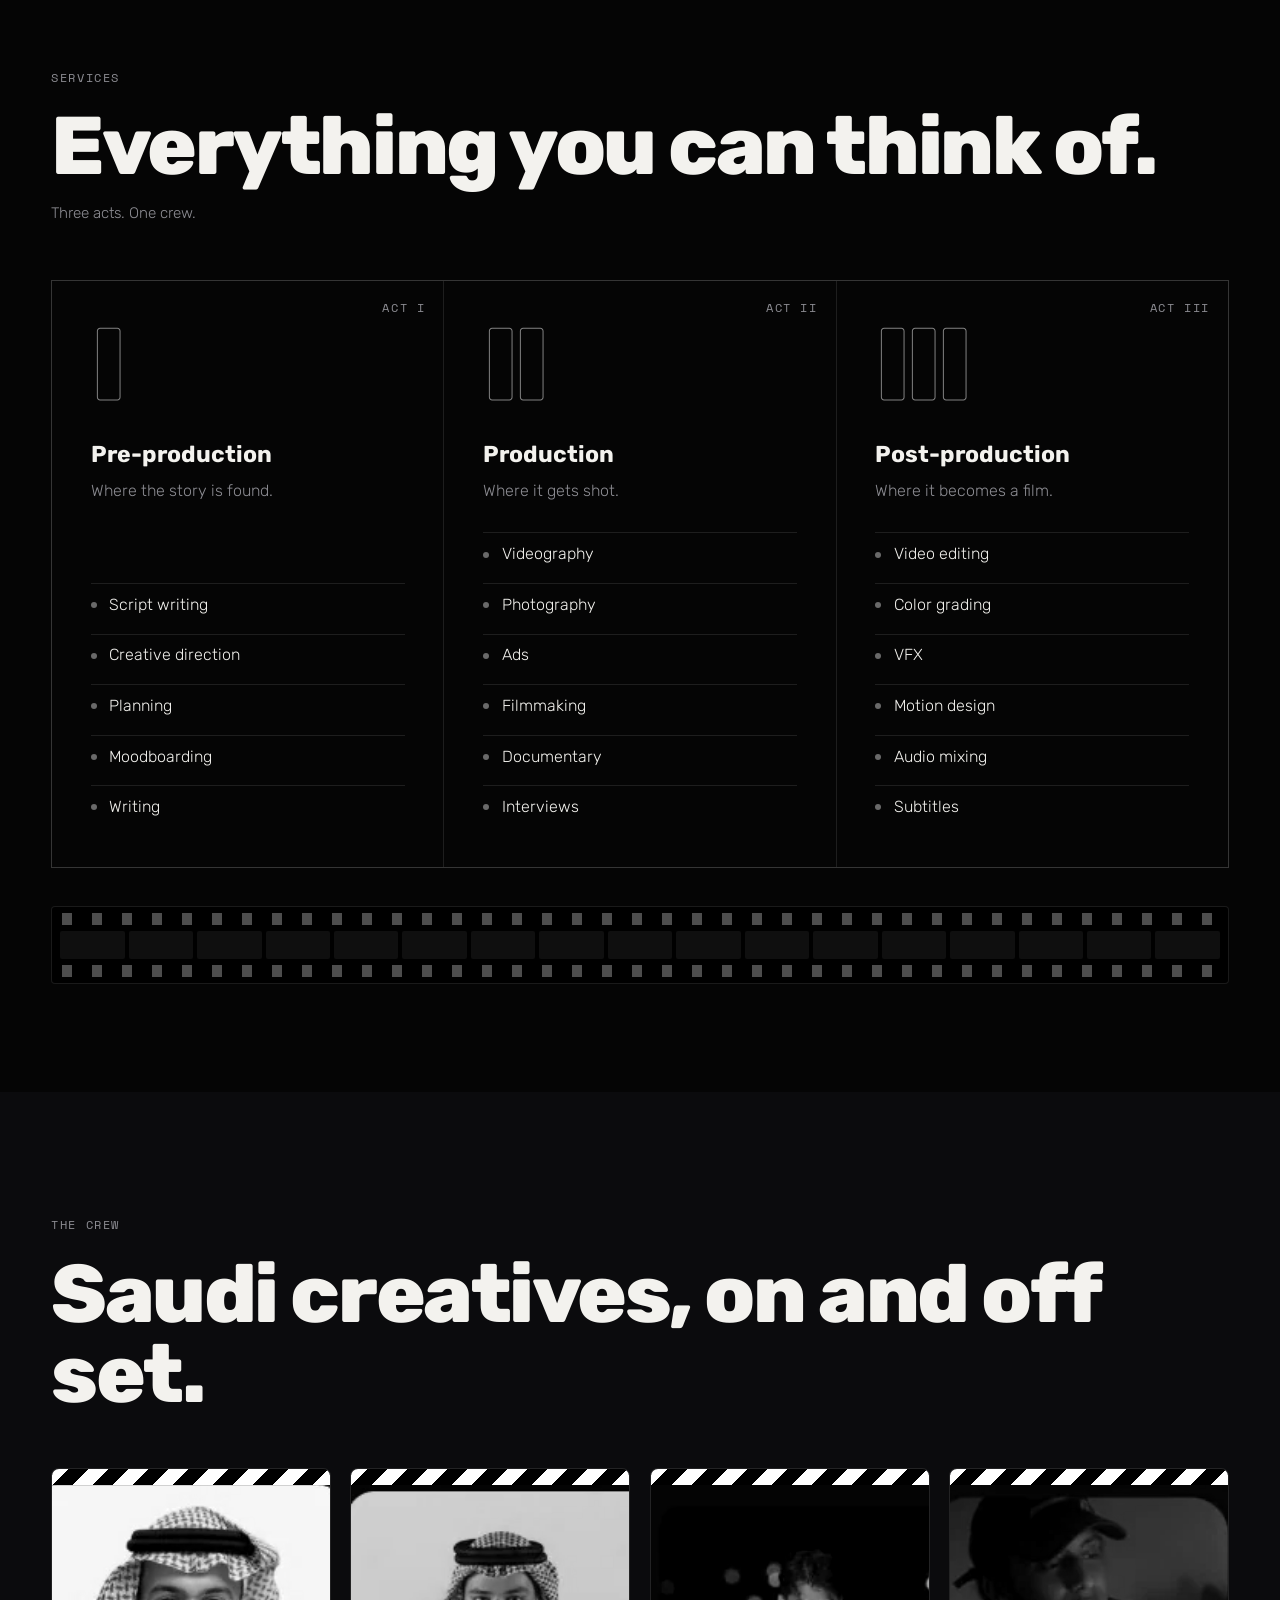
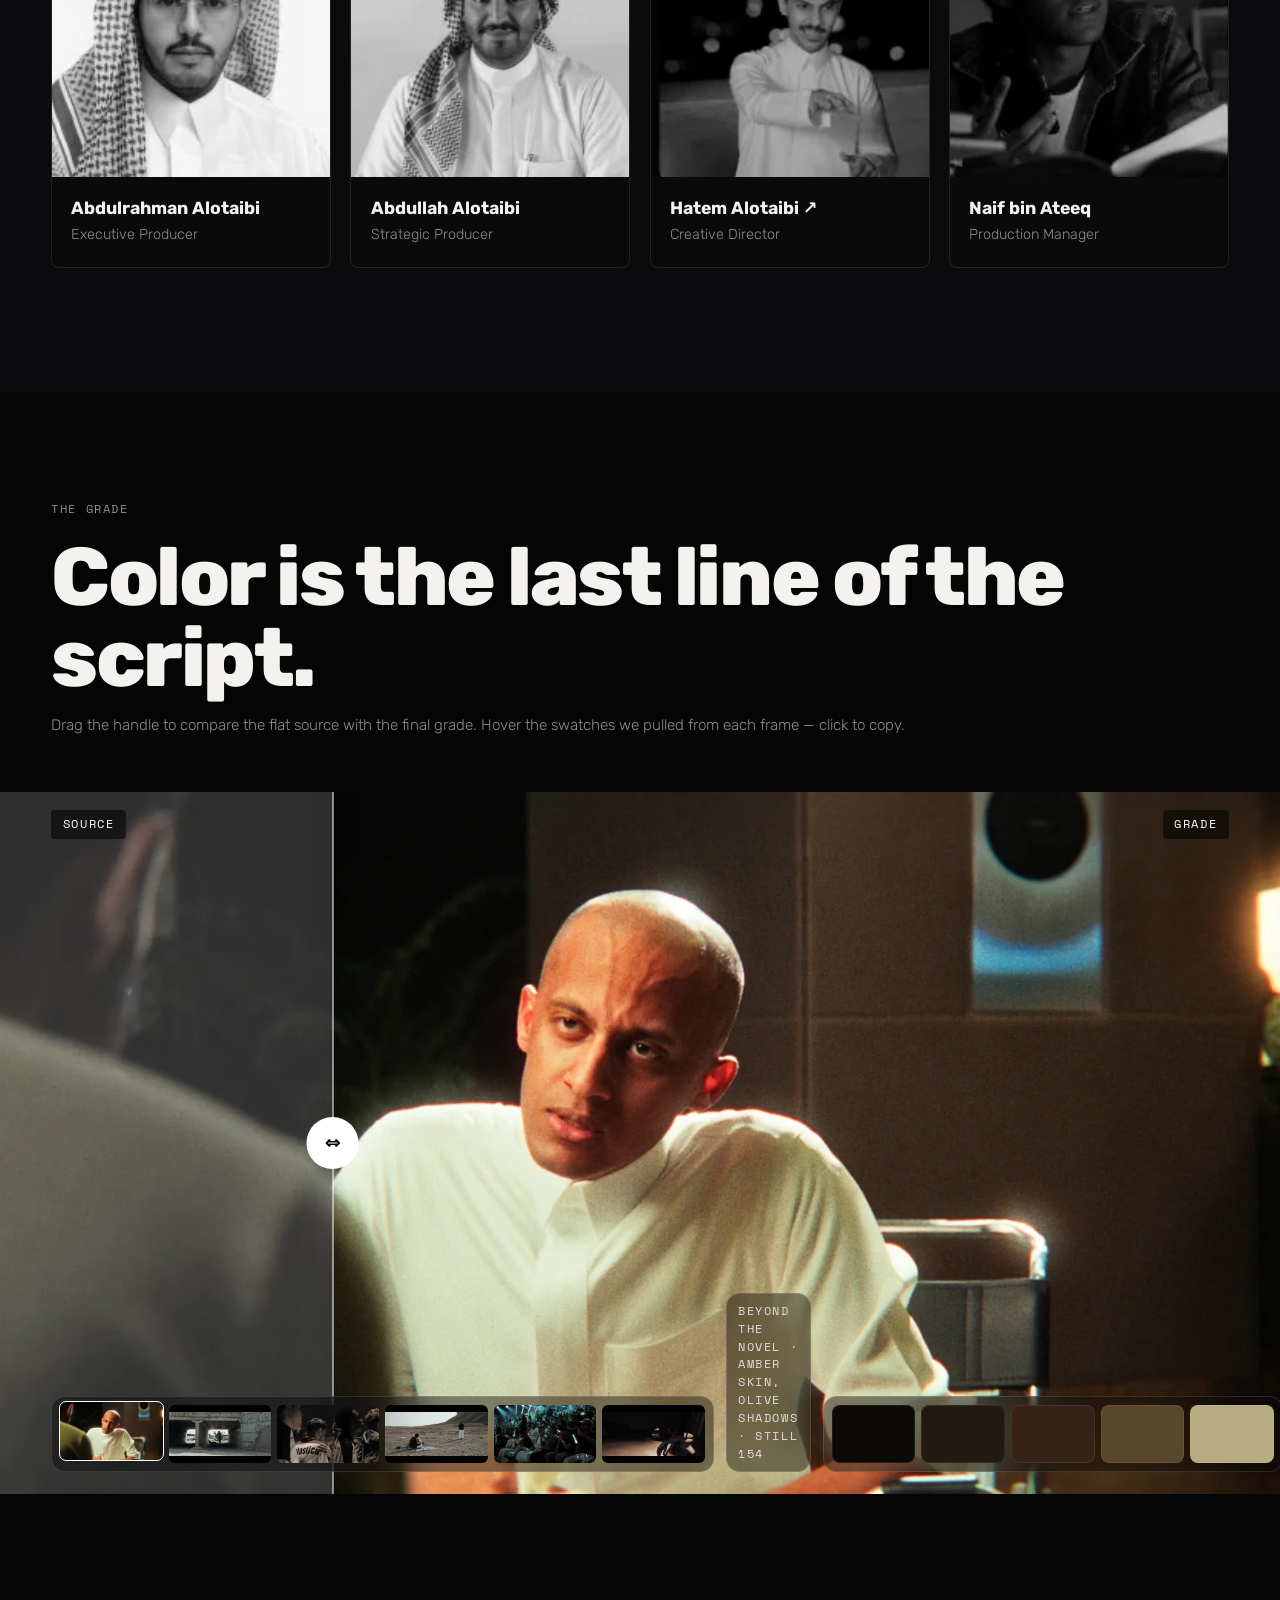
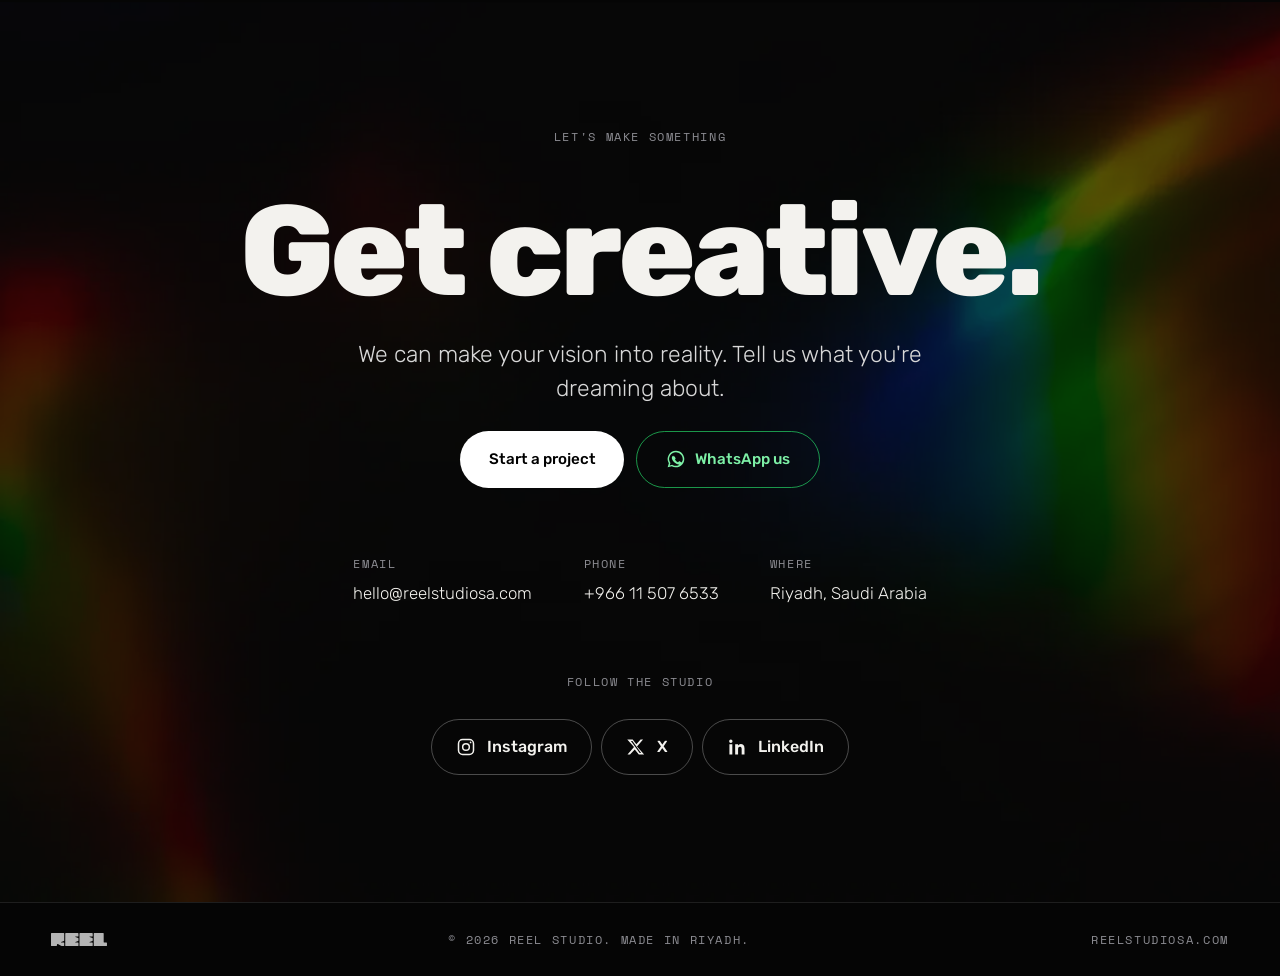
==== commit 349e7d61: "Stop background zoom twitch on mobile - touch/narrow: no scale transition on chapter backgrounds, no" ====
--- a/index.html
+++ b/index.html
@@ -25,7 +25,7 @@
 <link rel="preconnect" href="https://fonts.googleapis.com">
 <link rel="preconnect" href="https://fonts.gstatic.com" crossorigin>
 <link href="https://fonts.googleapis.com/css2?family=Rubik:ital,wght@0,300..900;1,300..900&family=Aref+Ruqaa:wght@400;700&family=Space+Mono:wght@400;700&display=swap" rel="stylesheet">
-<link rel="stylesheet" href="css/style.css?v=16">
+<link rel="stylesheet" href="css/style.css?v=17">
 </head>
 <body>
 
@@ -211,8 +211,8 @@
 <div id="toast" class="mono"></div>
 <div id="shutter" aria-hidden="true"></div>
 
-<script src="js/manifest.js?v=16"></script>
-<script src="js/data.js?v=16"></script>
-<script src="js/app.js?v=16"></script>
+<script src="js/manifest.js?v=17"></script>
+<script src="js/data.js?v=17"></script>
+<script src="js/app.js?v=17"></script>
 </body>
 </html>
--- a/css/style.css
+++ b/css/style.css
@@ -845,3 +845,10 @@
 #hero .kicker{margin-bottom:0}
 .hero-inner{gap:.55rem}
 .hero-logo{margin:.1rem 0 .3rem}
+
+
+/* ============ v12: no background zoom on touch devices (feature bg twitch) ============ */
+@media (hover:none),(max-width:760px){
+  .ch-bg img,.ch-bg video{transform:translateZ(0)!important;transition:opacity .9s!important}
+  .pv-media>img.kb{animation:none!important;transform:translateZ(0)!important}
+}
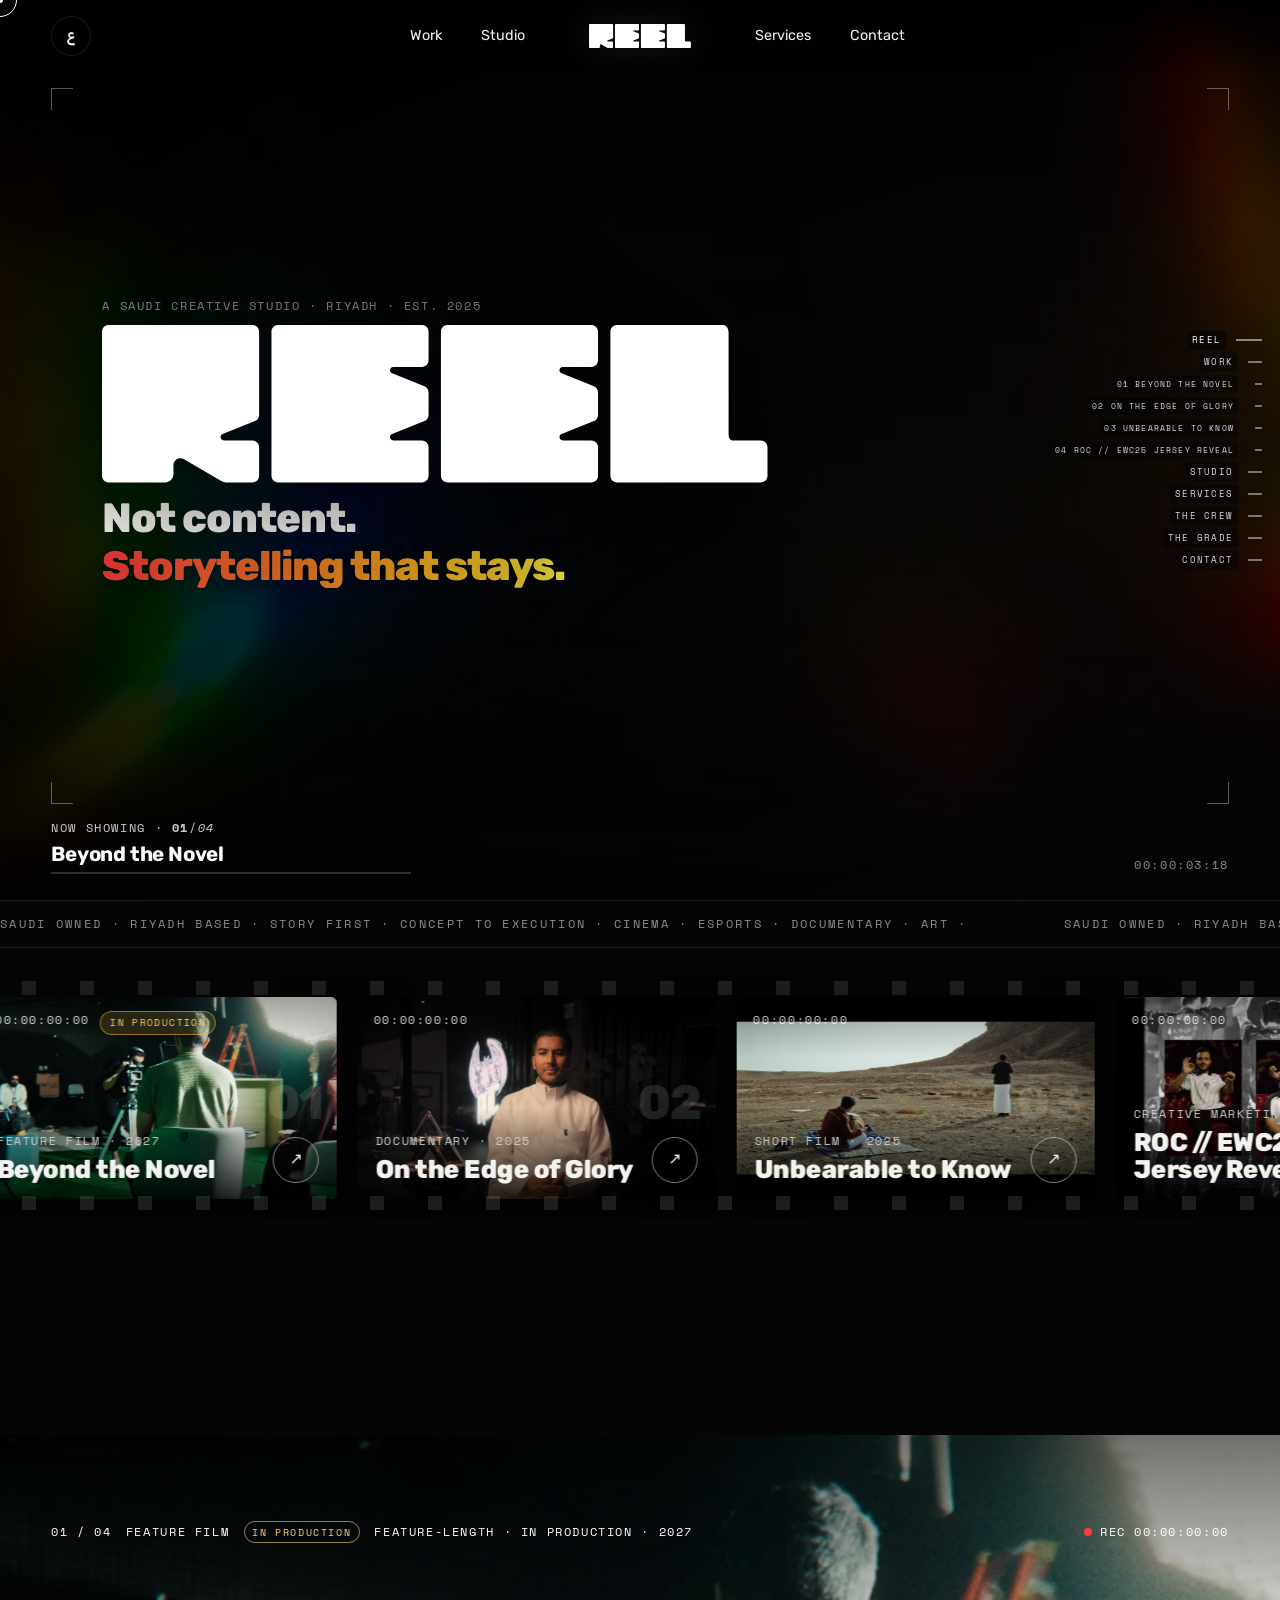
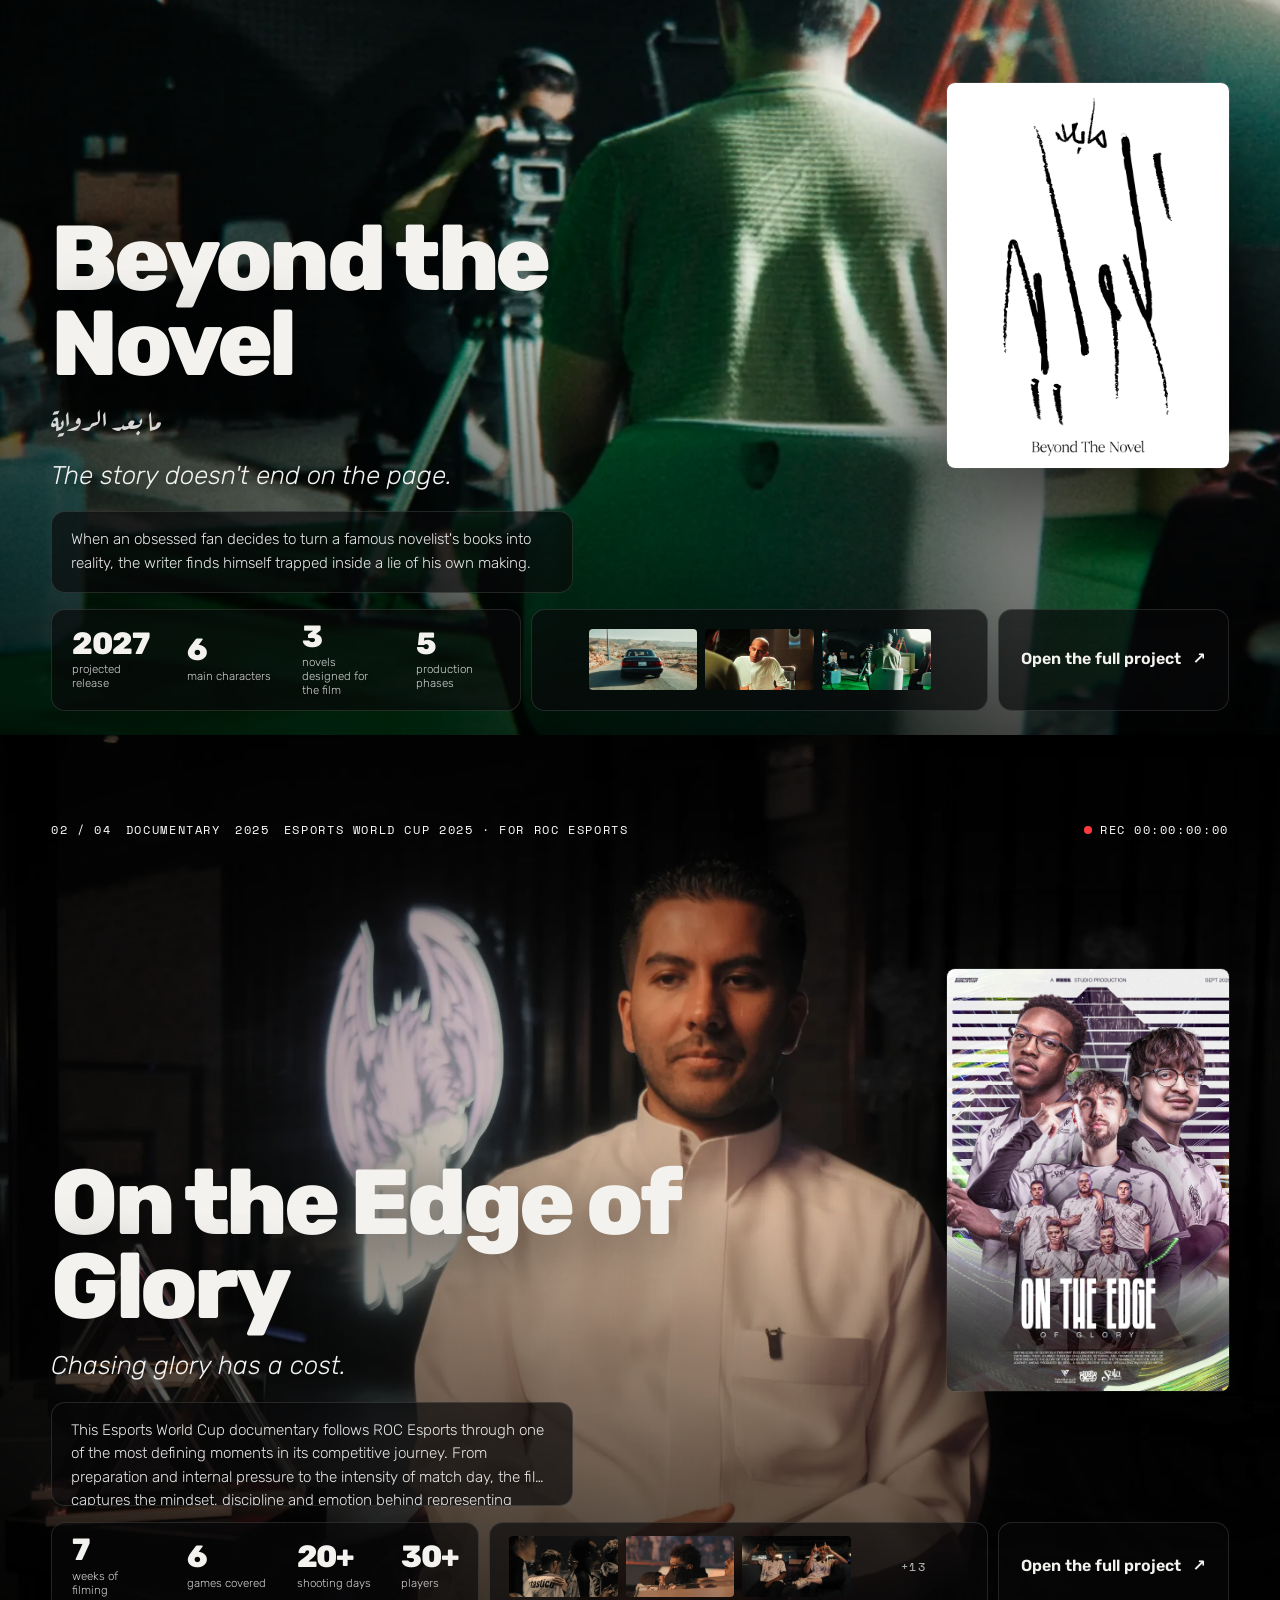
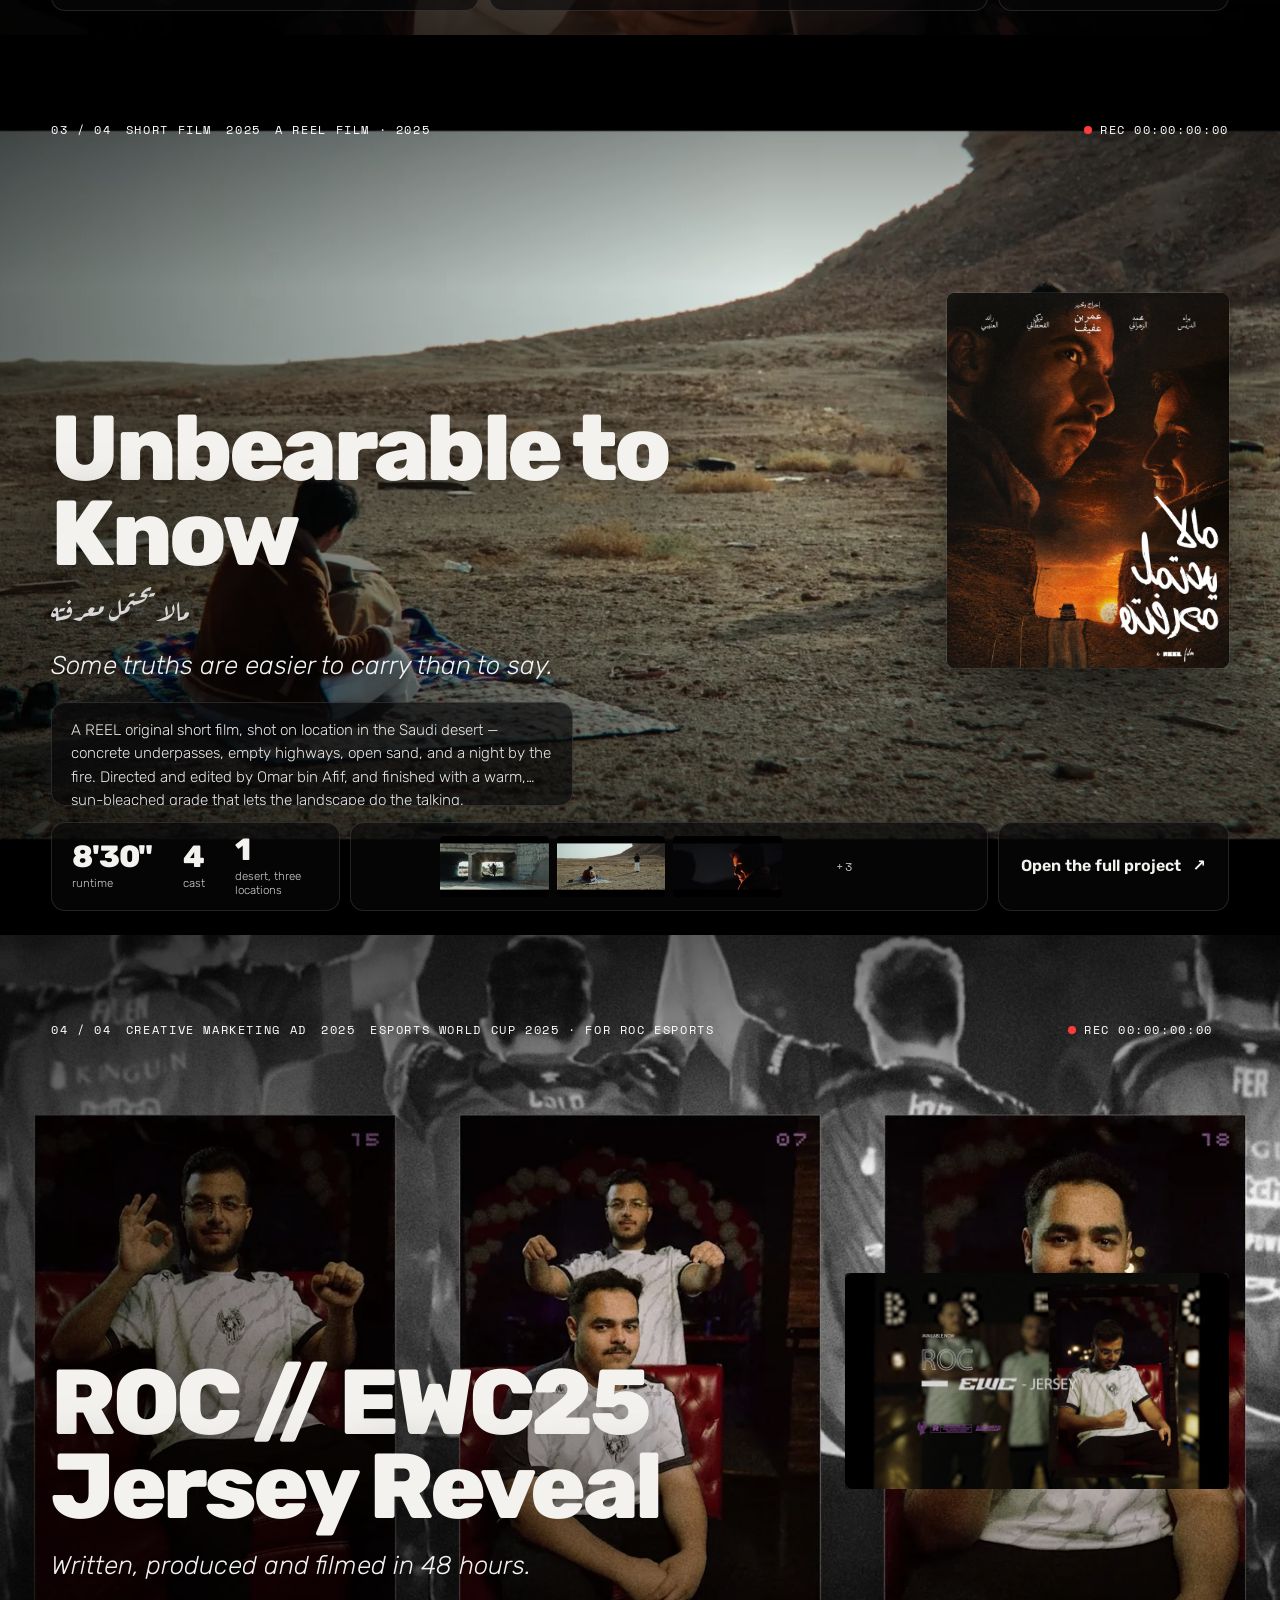
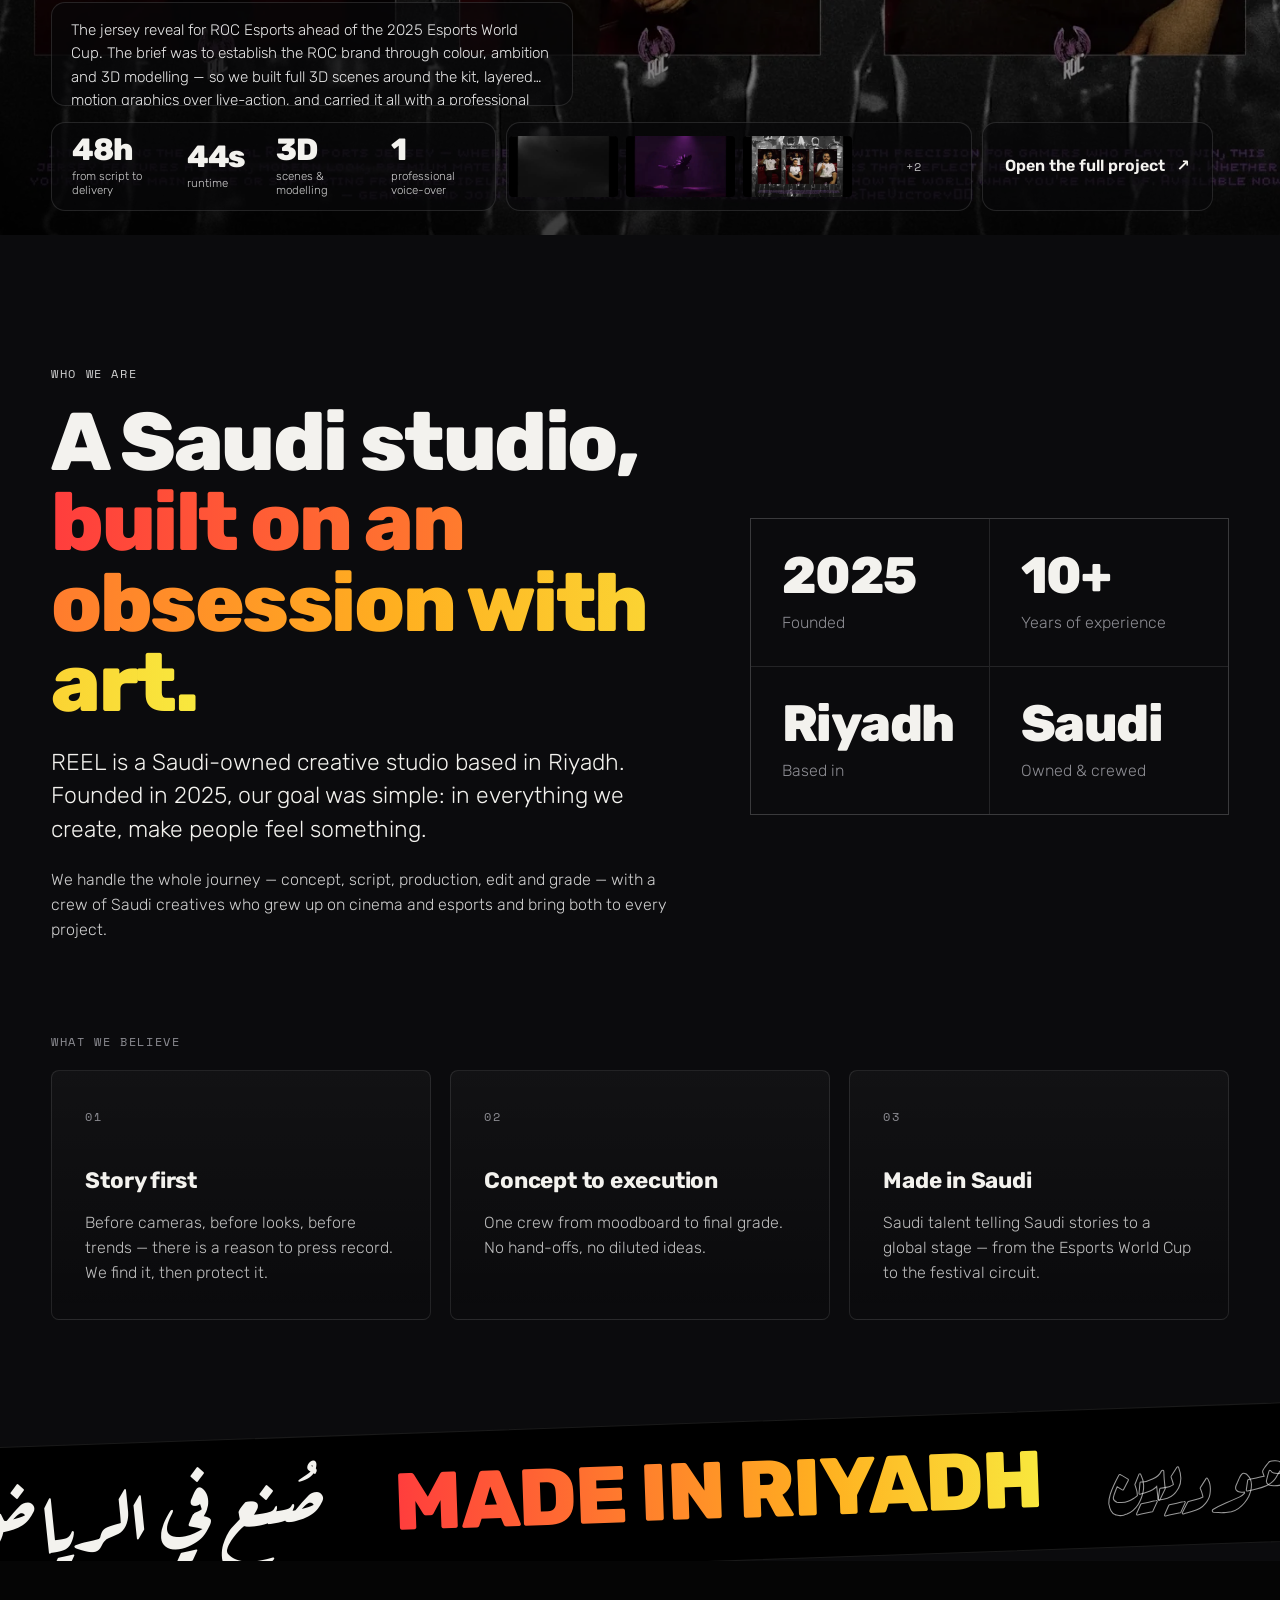
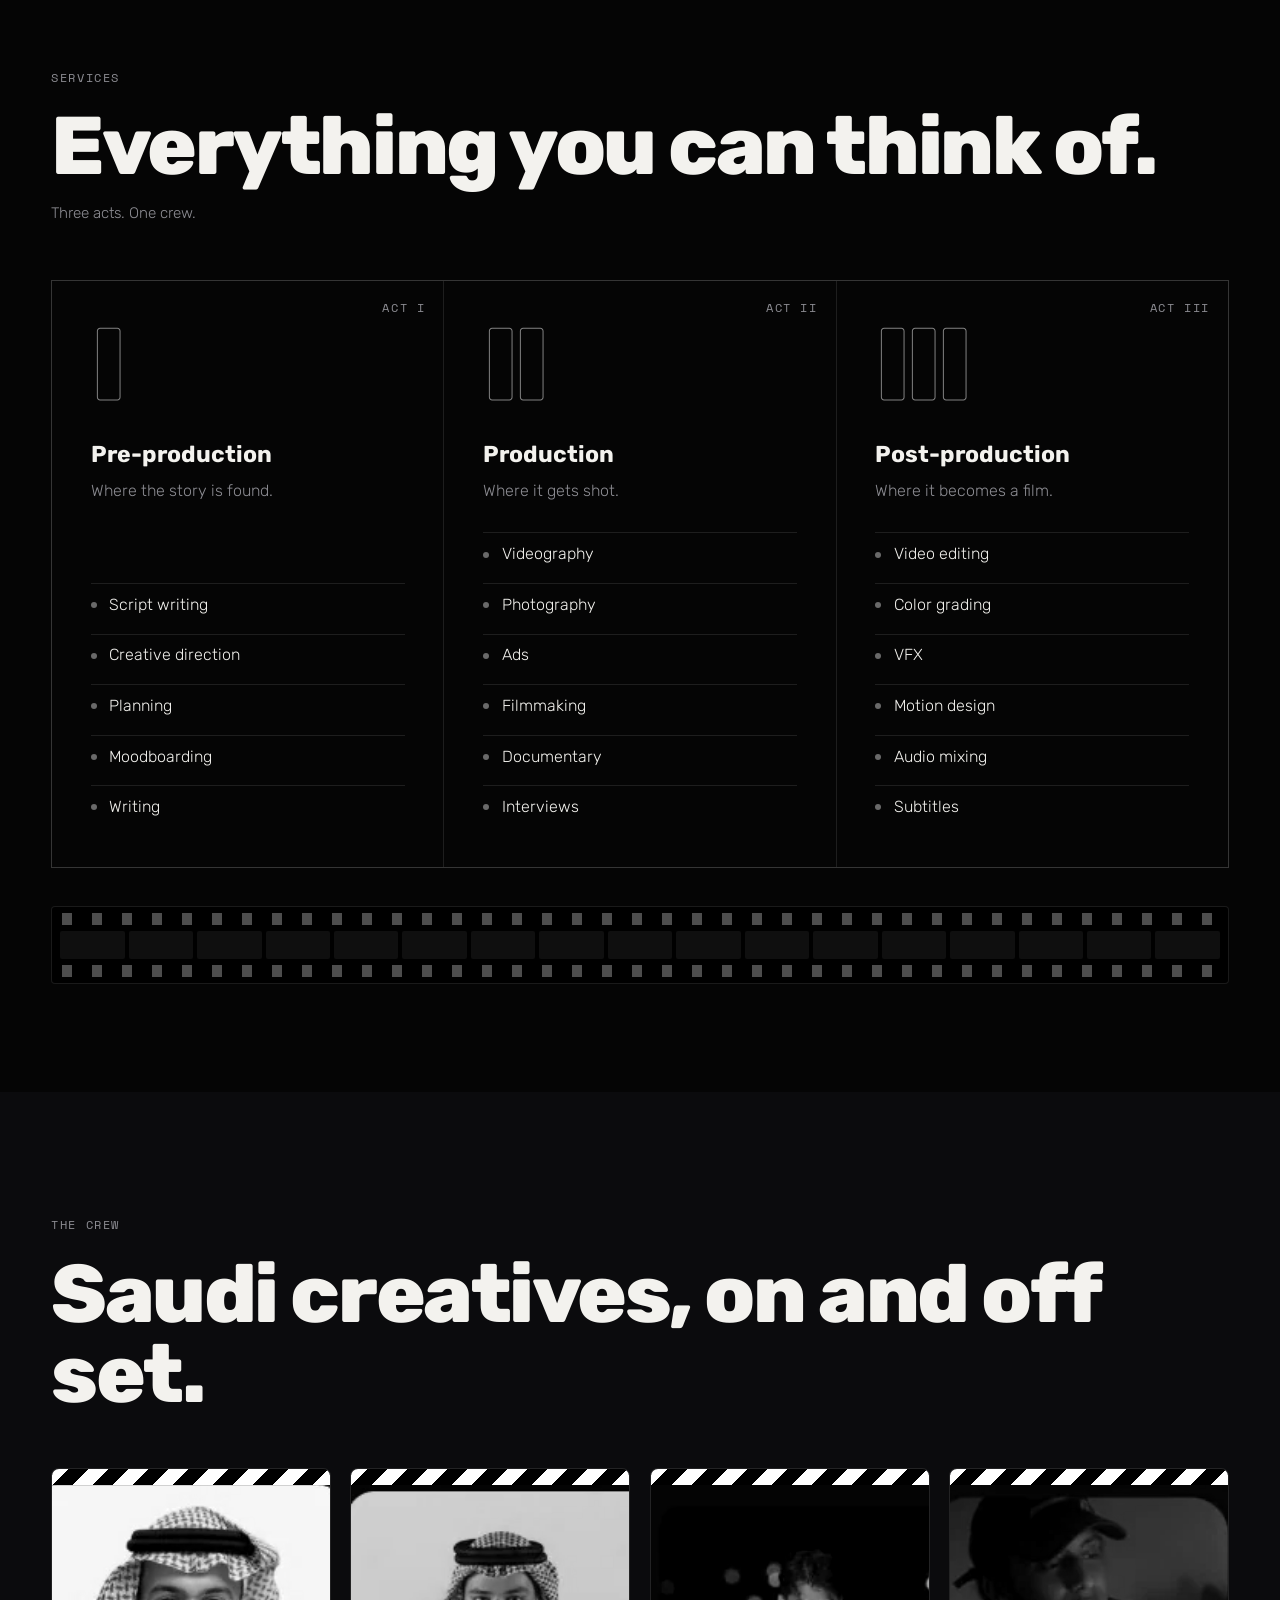
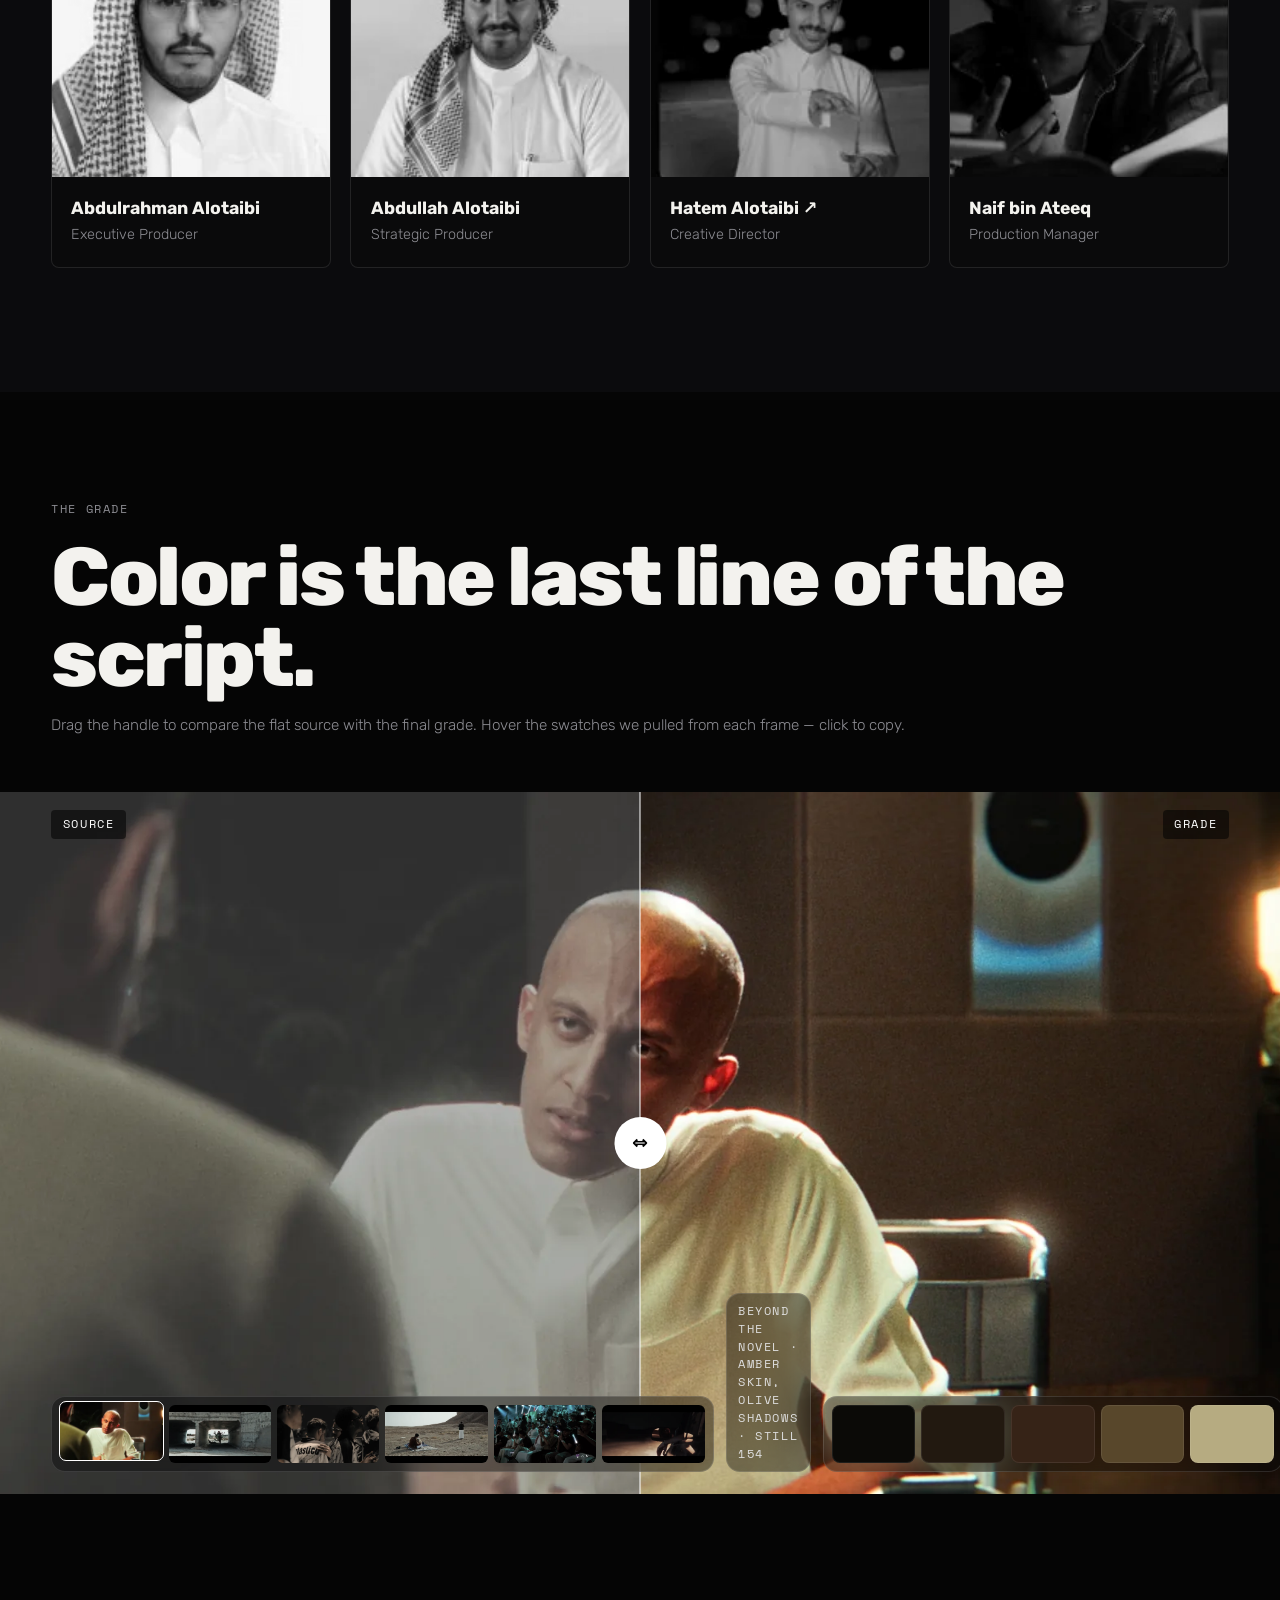
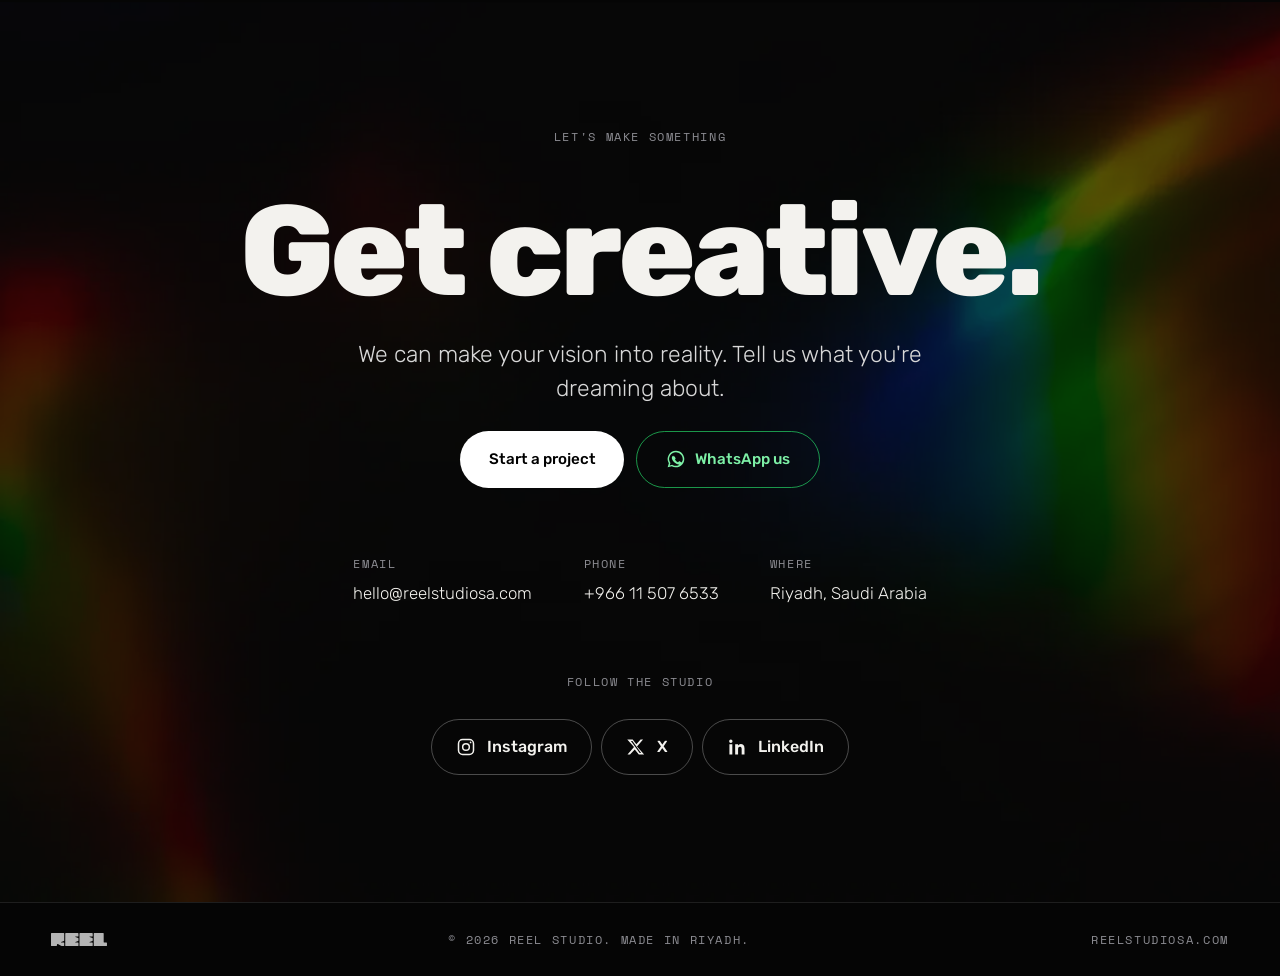
==== commit f38602fa: "Frame-rate independent motion, compositor hints for posters and backgrounds - cursor, hero wash para" ====
--- a/index.html
+++ b/index.html
@@ -25,7 +25,7 @@
 <link rel="preconnect" href="https://fonts.googleapis.com">
 <link rel="preconnect" href="https://fonts.gstatic.com" crossorigin>
 <link href="https://fonts.googleapis.com/css2?family=Rubik:ital,wght@0,300..900;1,300..900&family=Aref+Ruqaa:wght@400;700&family=Space+Mono:wght@400;700&display=swap" rel="stylesheet">
-<link rel="stylesheet" href="css/style.css?v=17">
+<link rel="stylesheet" href="css/style.css?v=18">
 </head>
 <body>
 
@@ -211,8 +211,8 @@
 <div id="toast" class="mono"></div>
 <div id="shutter" aria-hidden="true"></div>
 
-<script src="js/manifest.js?v=17"></script>
-<script src="js/data.js?v=17"></script>
-<script src="js/app.js?v=17"></script>
+<script src="js/manifest.js?v=18"></script>
+<script src="js/data.js?v=18"></script>
+<script src="js/app.js?v=18"></script>
 </body>
 </html>
--- a/css/style.css
+++ b/css/style.css
@@ -852,3 +852,10 @@
   .ch-bg img,.ch-bg video{transform:translateZ(0)!important;transition:opacity .9s!important}
   .pv-media>img.kb{animation:none!important;transform:translateZ(0)!important}
 }
+
+
+/* ============ v13: compositor layers for floating posters + backgrounds (desktop) ============ */
+@media (hover:hover){
+  .ch-poster-in,.pv-poster-in{will-change:transform,translate}
+  .ch-bg img,.hero-wash{will-change:transform}
+}
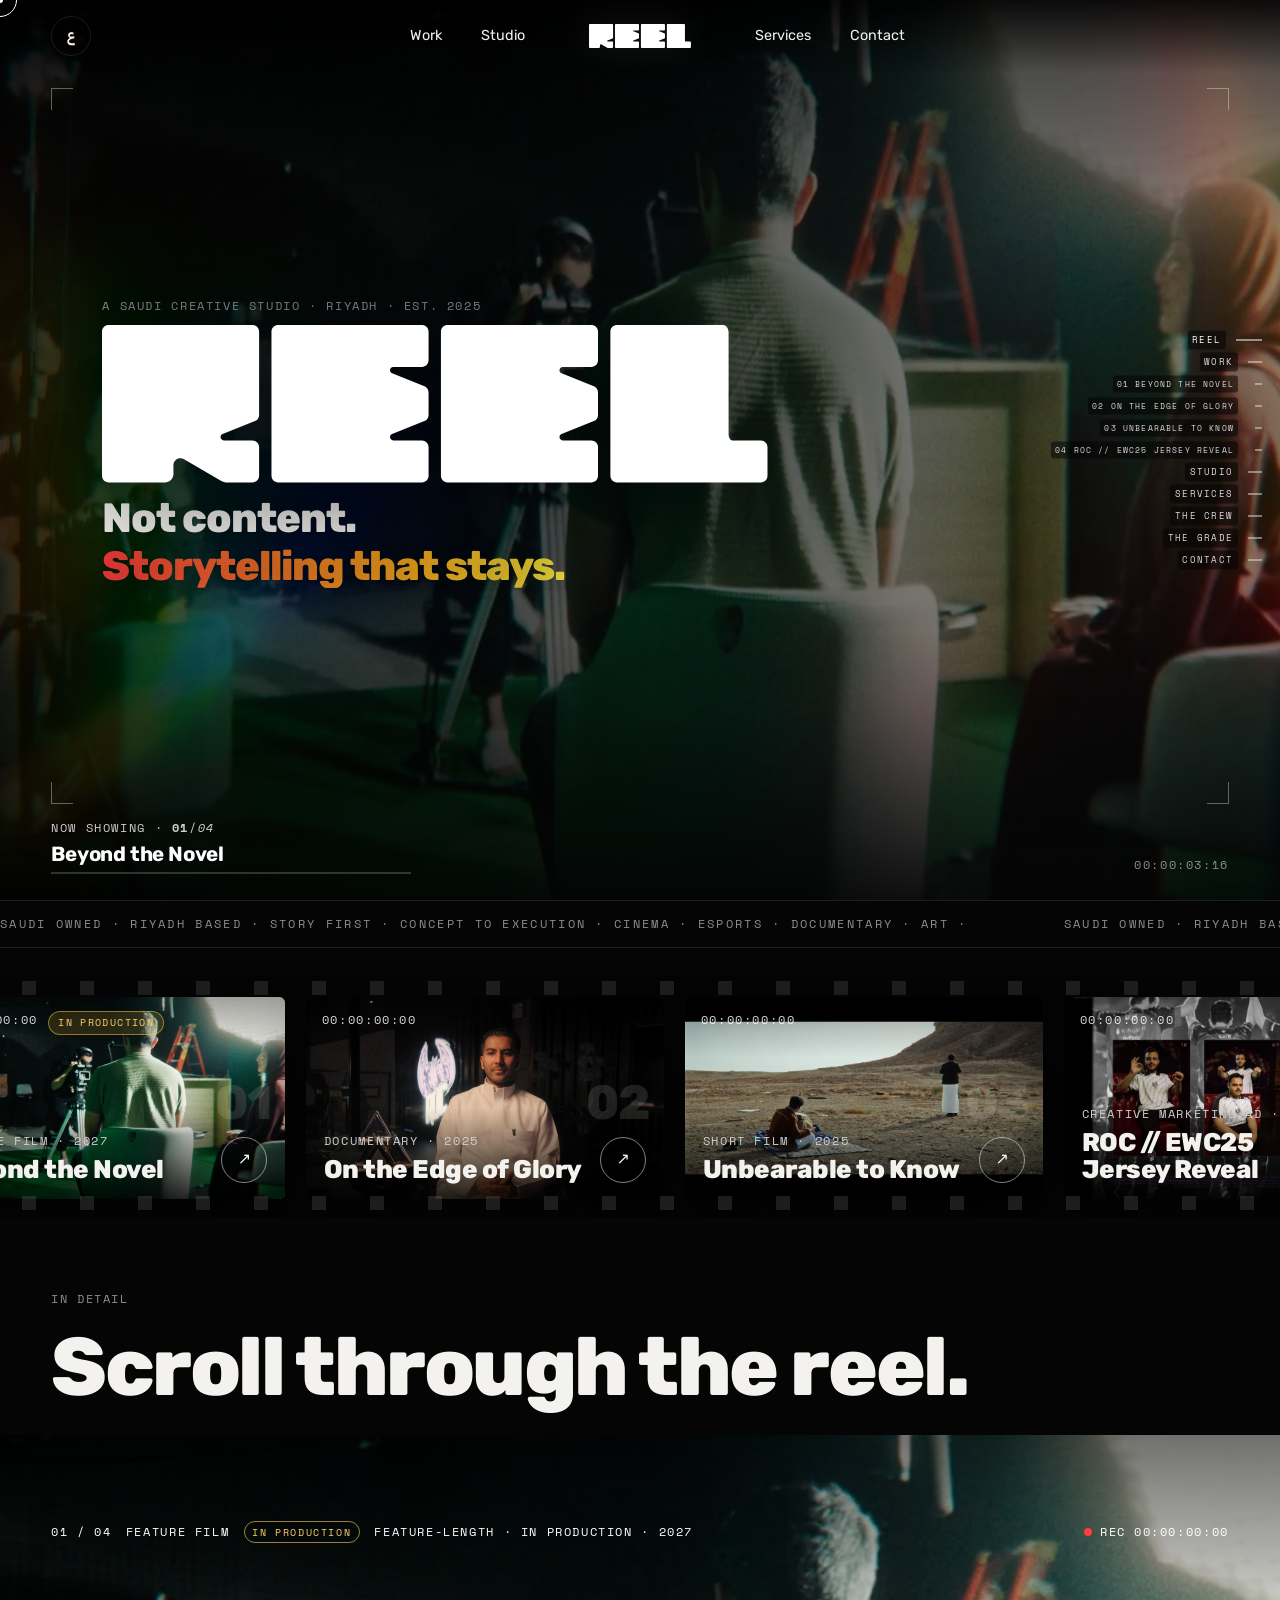
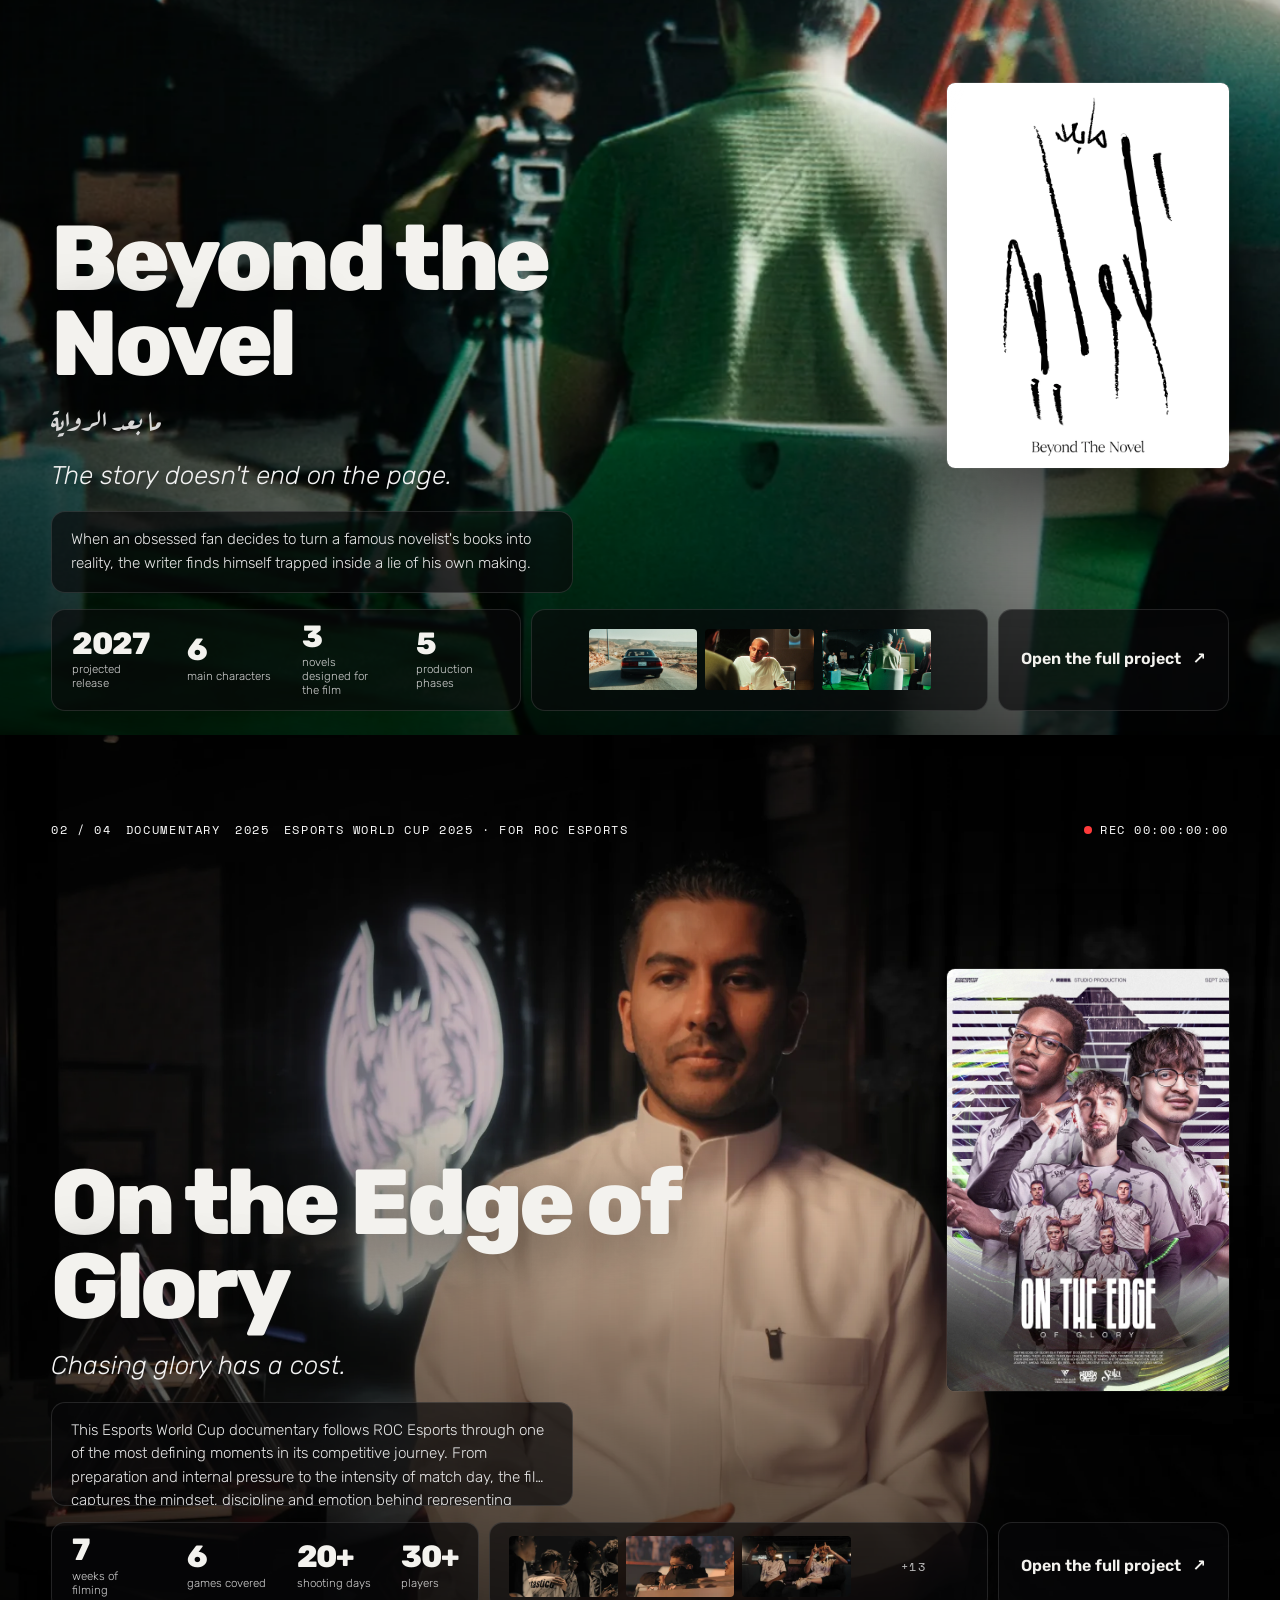
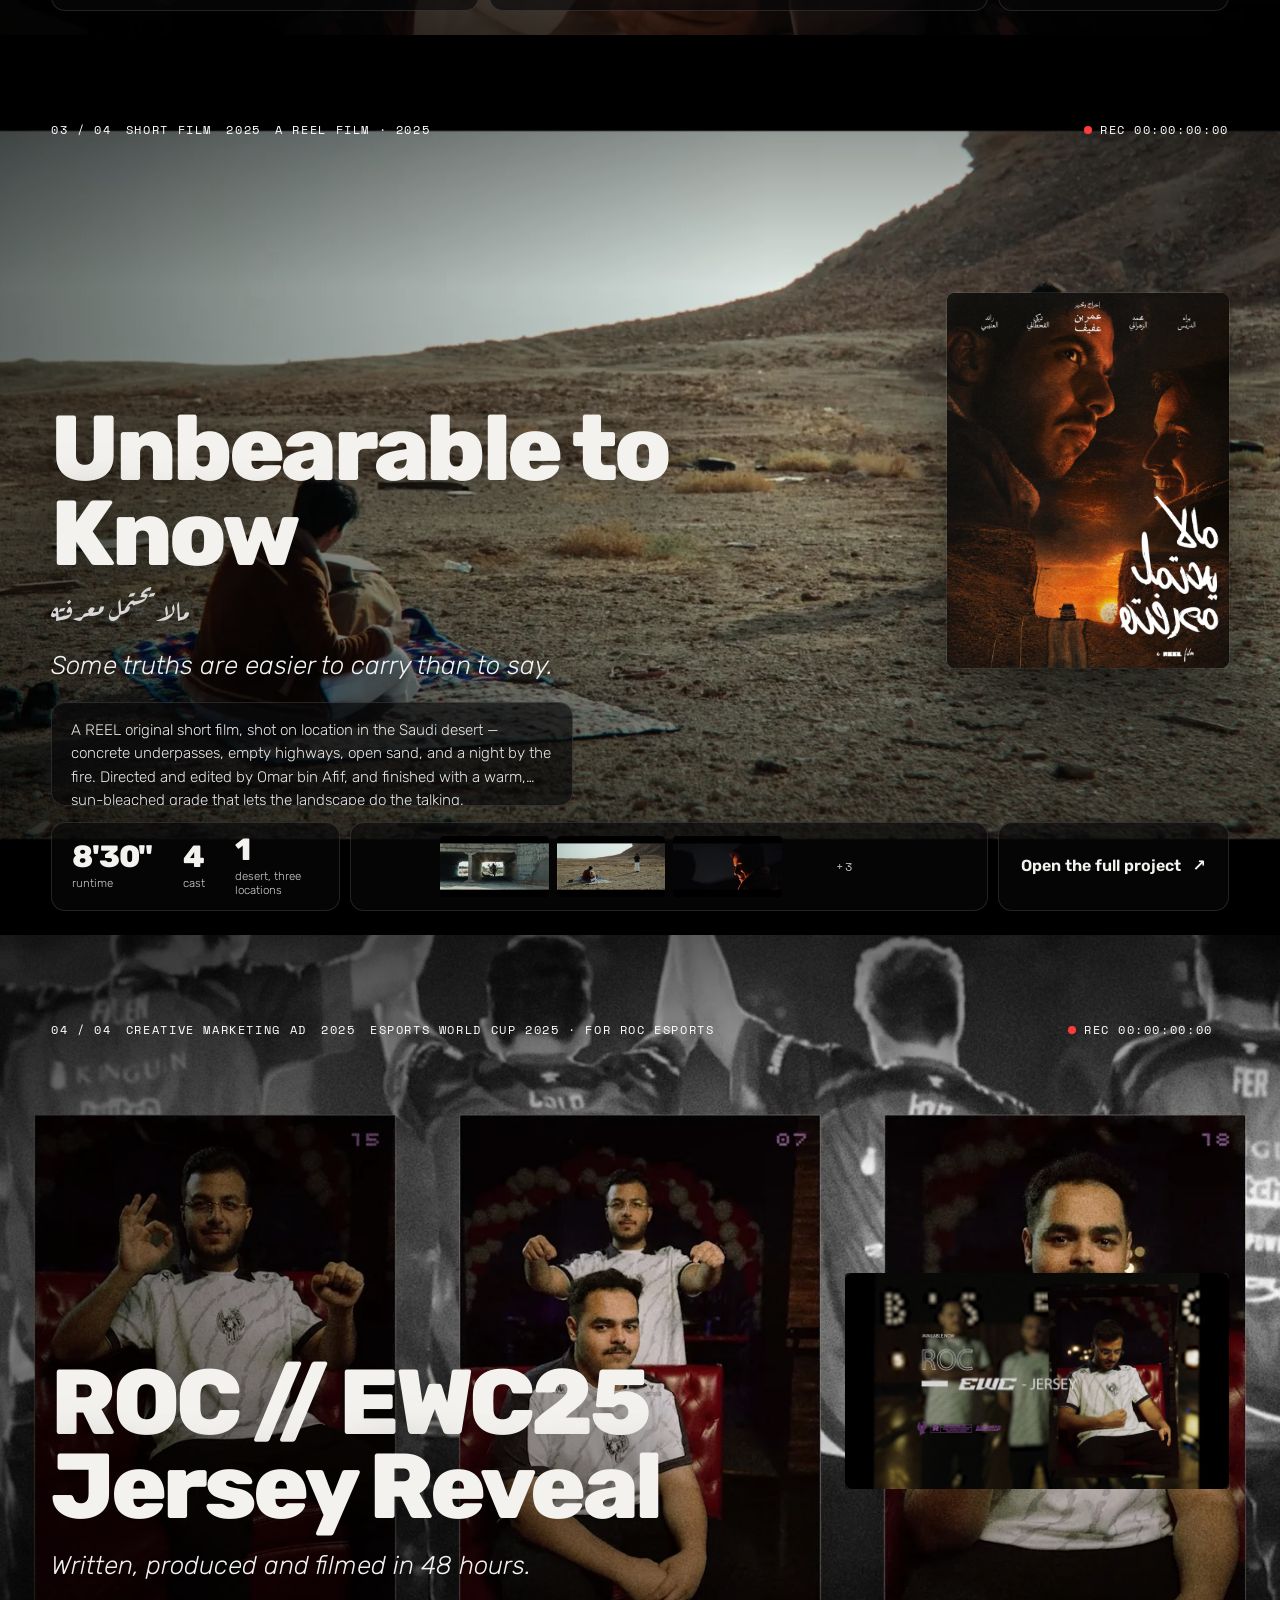
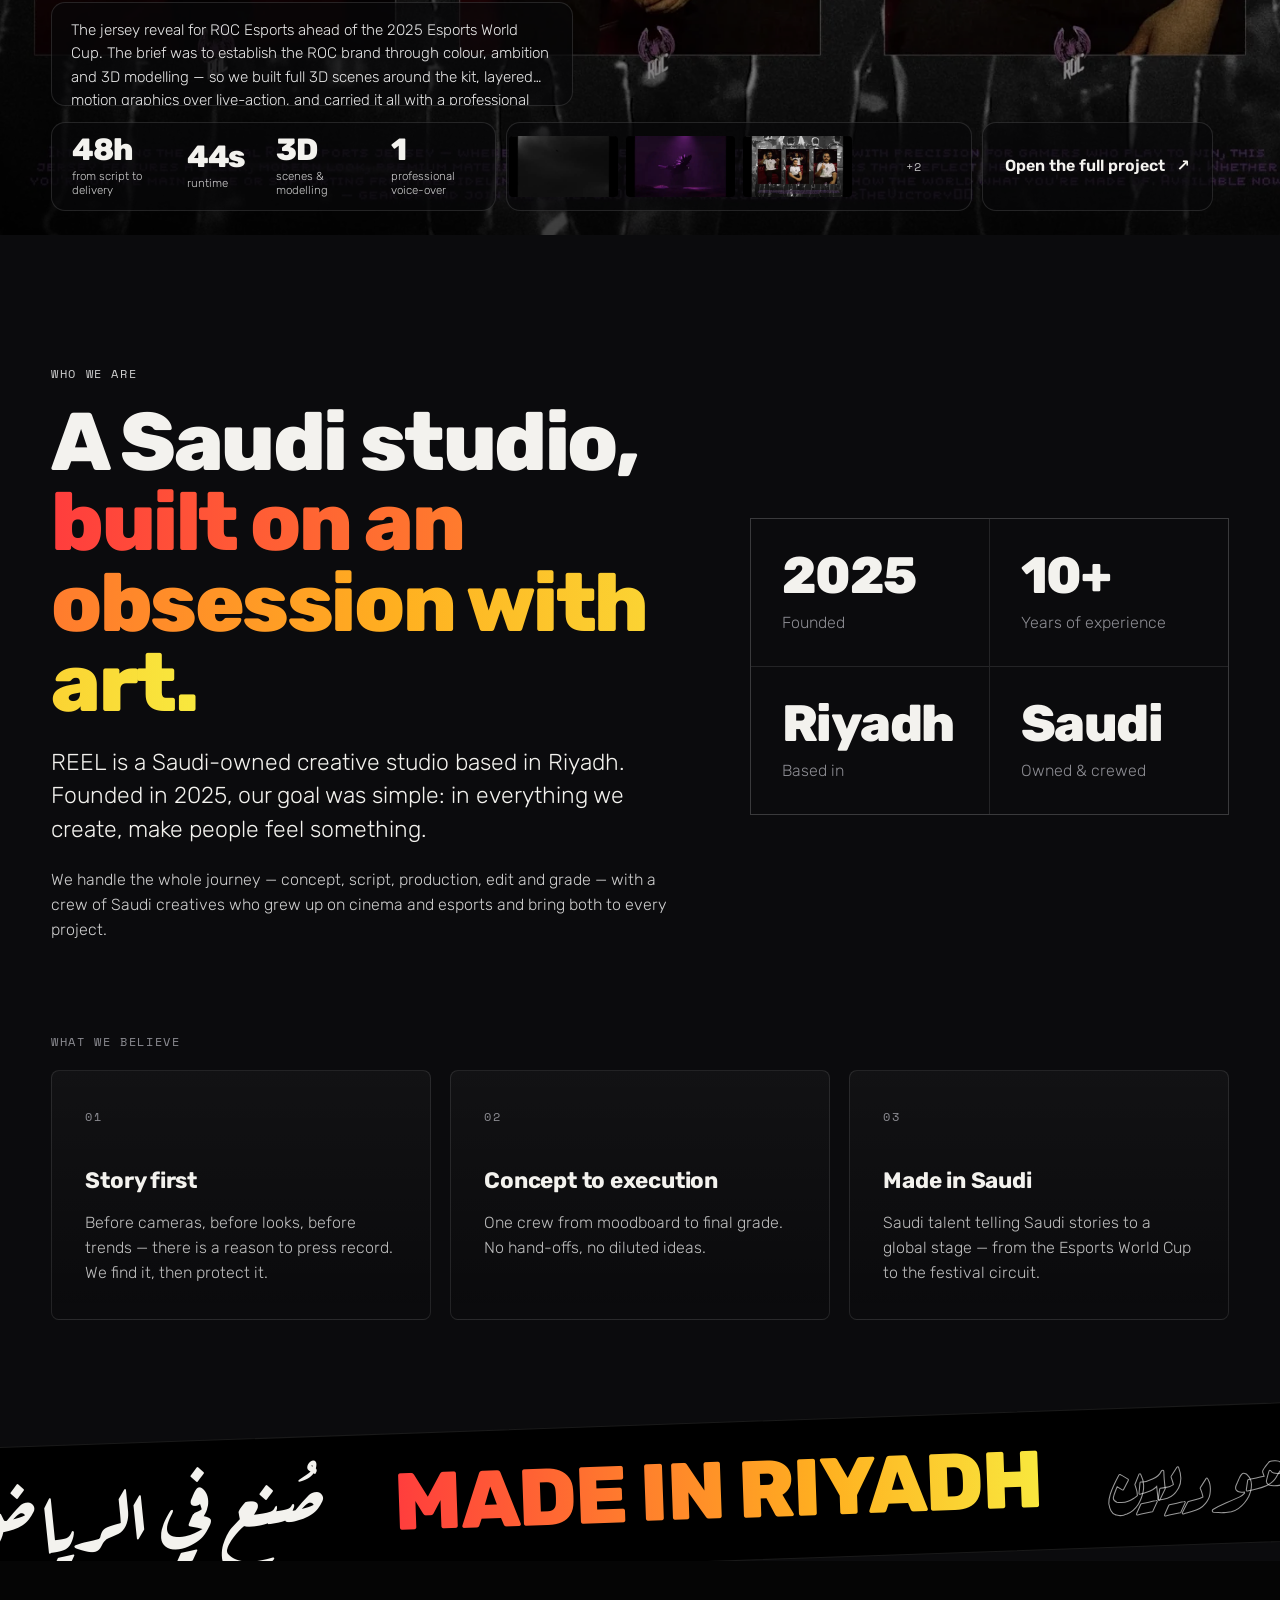
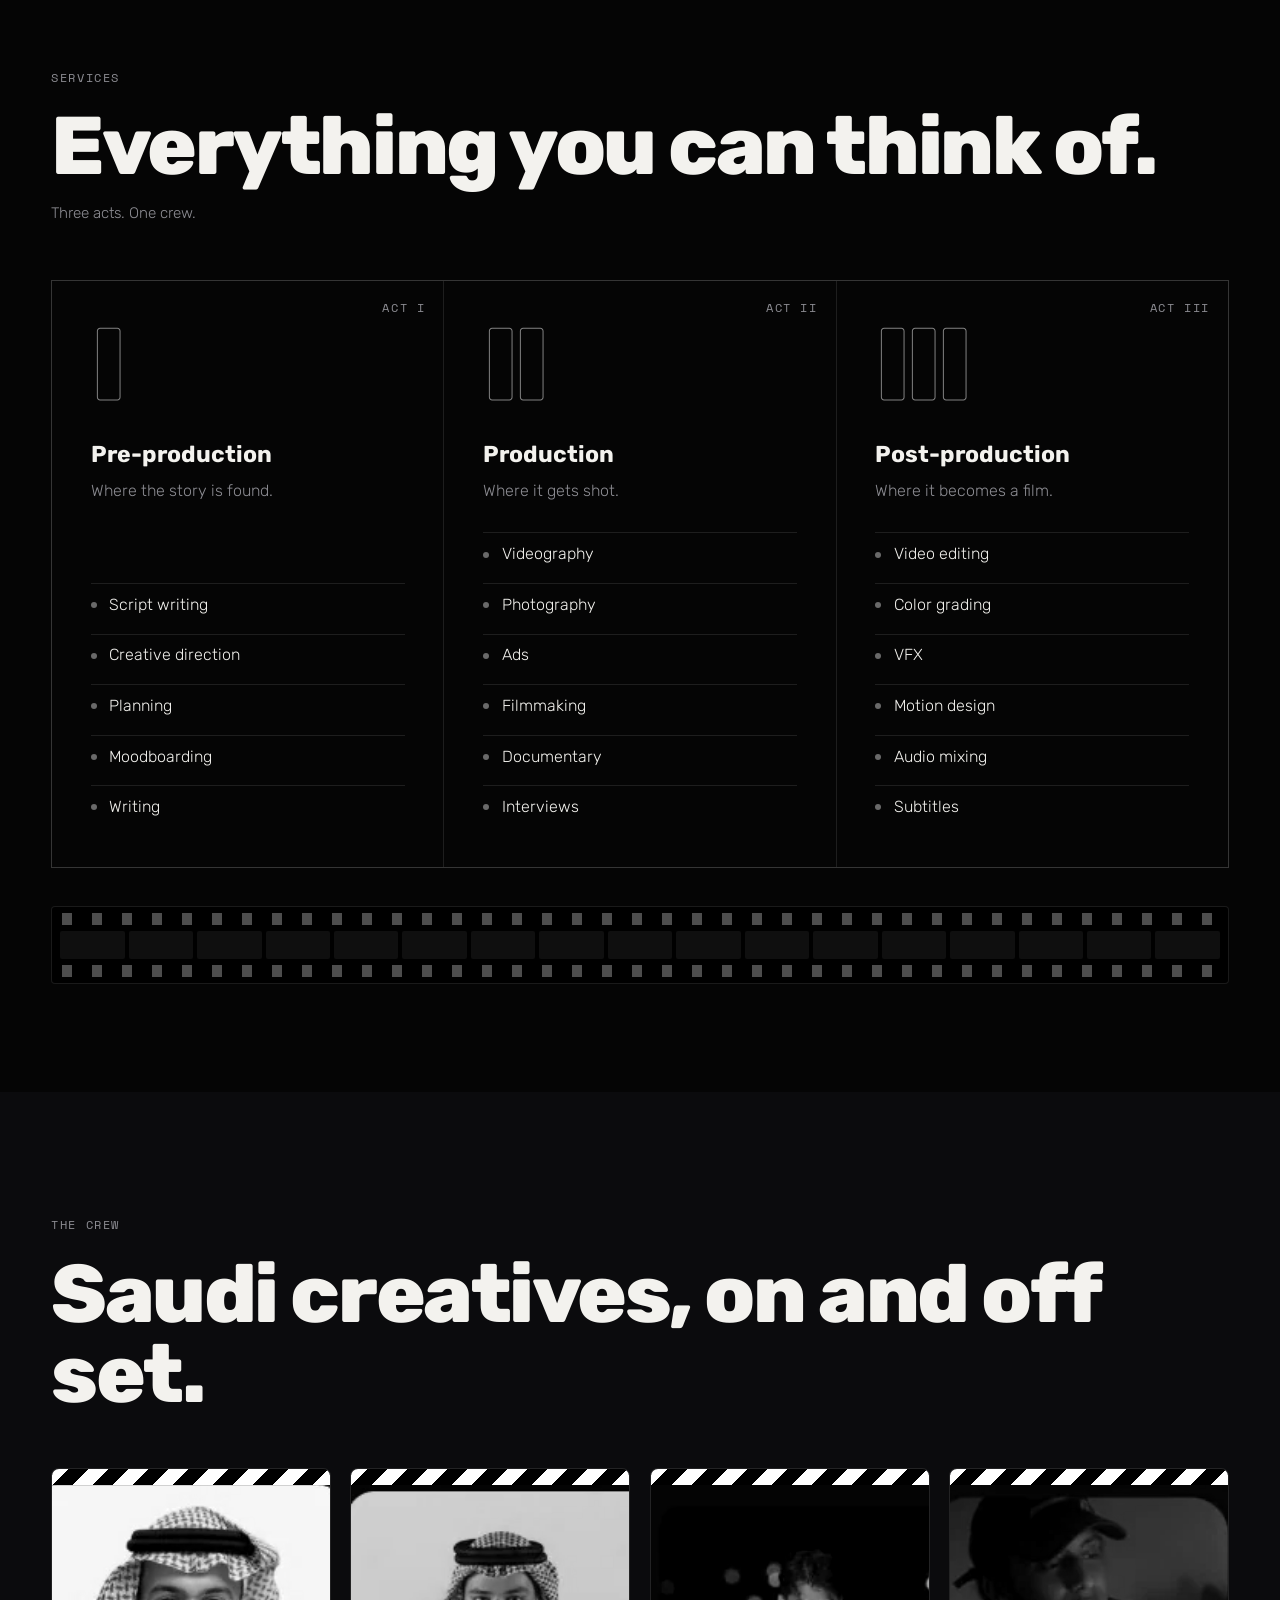
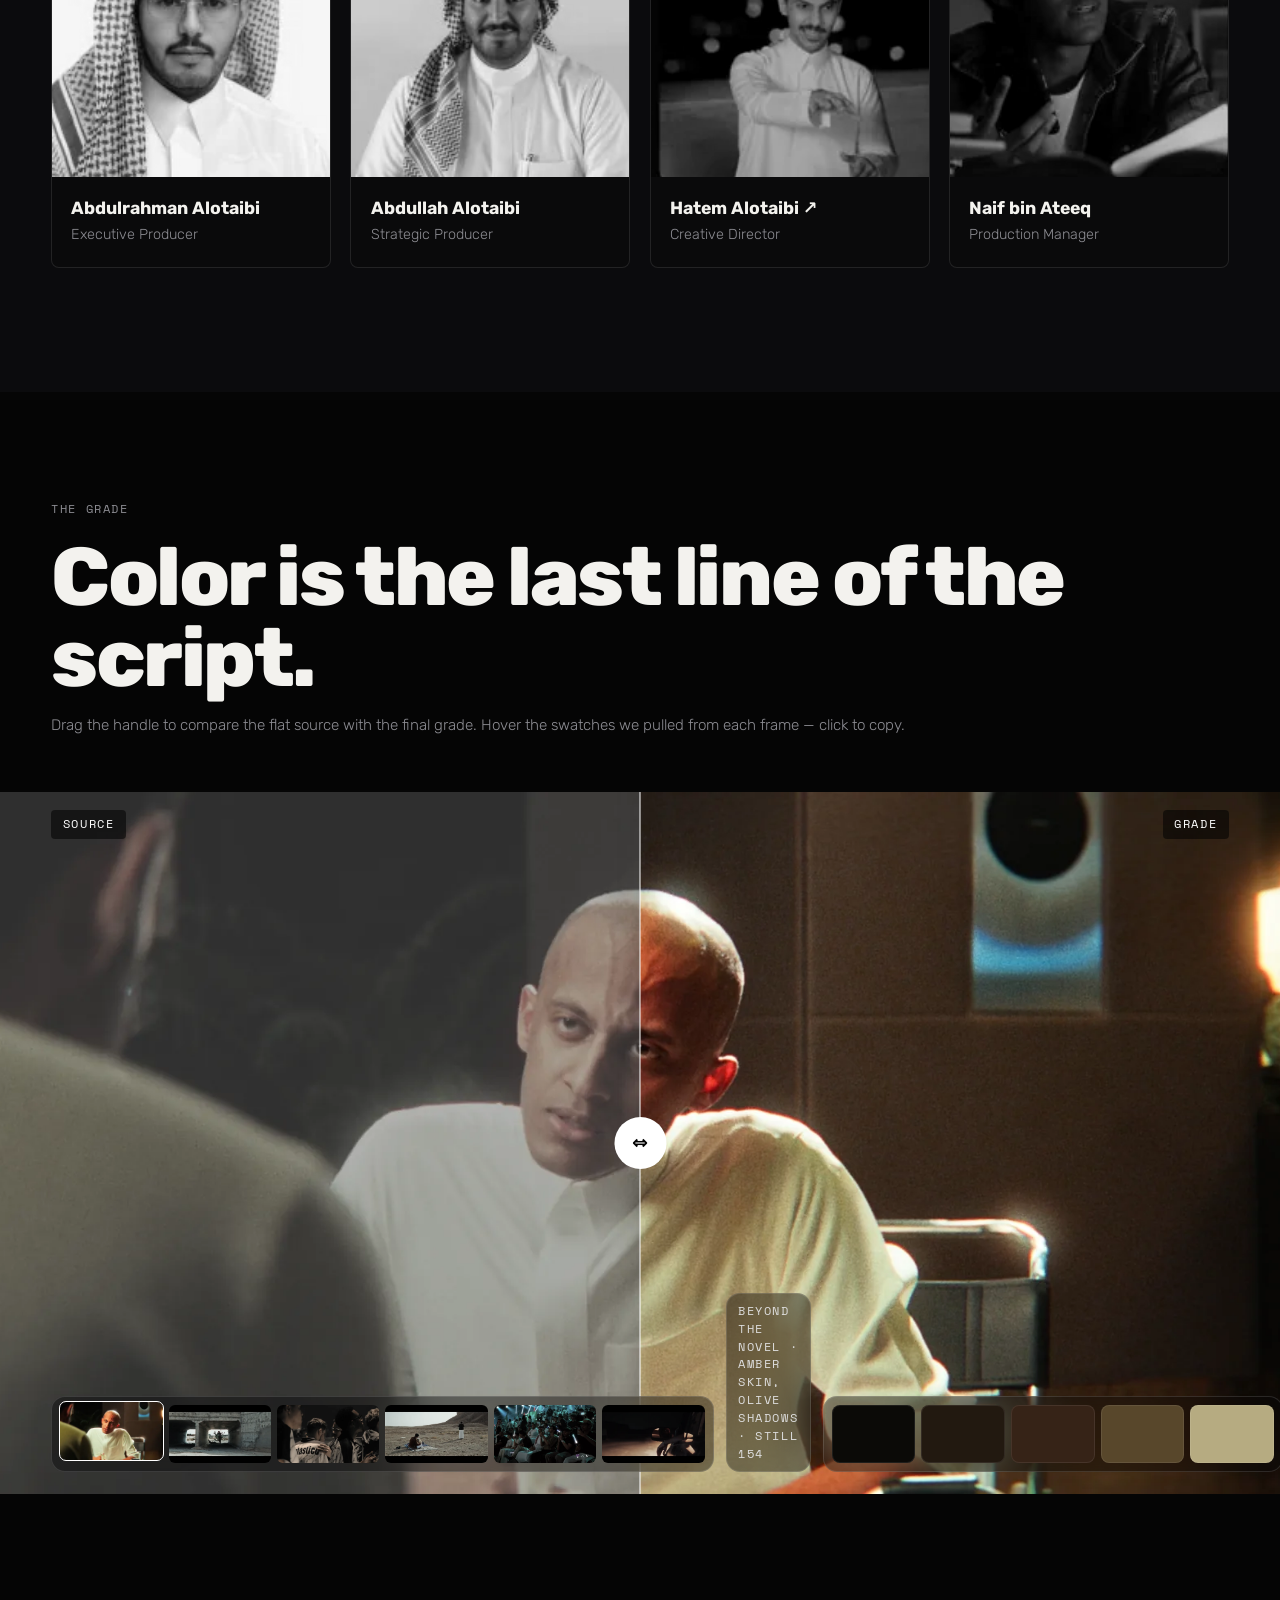
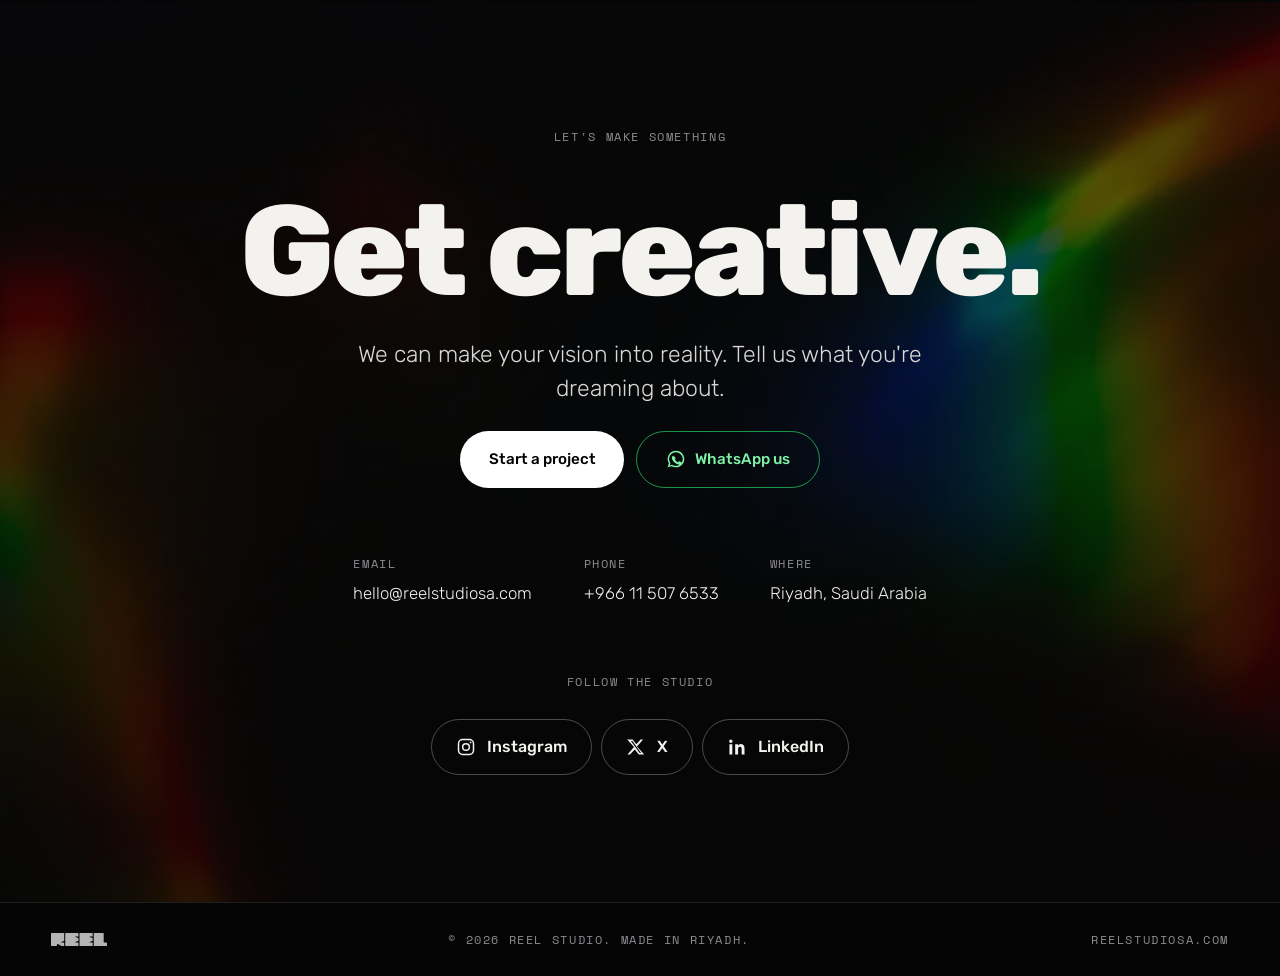
==== commit efdcadb8: "Reduced-motion: stop looping animations instead of running them at 1ms Brave on Windows reports pref" ====
--- a/index.html
+++ b/index.html
@@ -25,7 +25,7 @@
 <link rel="preconnect" href="https://fonts.googleapis.com">
 <link rel="preconnect" href="https://fonts.gstatic.com" crossorigin>
 <link href="https://fonts.googleapis.com/css2?family=Rubik:ital,wght@0,300..900;1,300..900&family=Aref+Ruqaa:wght@400;700&family=Space+Mono:wght@400;700&display=swap" rel="stylesheet">
-<link rel="stylesheet" href="css/style.css?v=18">
+<link rel="stylesheet" href="css/style.css?v=19">
 </head>
 <body>
 
@@ -211,8 +211,8 @@
 <div id="toast" class="mono"></div>
 <div id="shutter" aria-hidden="true"></div>
 
-<script src="js/manifest.js?v=18"></script>
-<script src="js/data.js?v=18"></script>
-<script src="js/app.js?v=18"></script>
+<script src="js/manifest.js?v=19"></script>
+<script src="js/data.js?v=19"></script>
+<script src="js/app.js?v=19"></script>
 </body>
 </html>
--- a/css/style.css
+++ b/css/style.css
@@ -37,7 +37,7 @@
 /* ---------- reveal ---------- */
 .reveal{opacity:0;transform:translateY(28px);transition:opacity 1s var(--ease),transform 1s var(--ease)}
 .reveal.in{opacity:1;transform:none}
-@media (prefers-reduced-motion:reduce){.reveal{opacity:1;transform:none;transition:none}*{animation-duration:.001s!important}}
+@media (prefers-reduced-motion:reduce){.reveal{opacity:1;transform:none;transition:none}*{animation-duration:.001s!important;animation-iteration-count:1!important}.marquee-track,.ksa-track,.ch-poster-in,.pv-poster-in,.pv-media>img.kb,.prism-text,.sstat::after,.scroll-hint i::after{animation:none!important}.rc-rec::before,.ch-rec::before{animation:none!important;opacity:1}}
 
 /* ---------- loader ---------- */
 #loader{position:fixed;inset:0;z-index:100;background:#000;display:grid;place-items:center;transition:opacity .6s var(--ease),visibility .6s}
